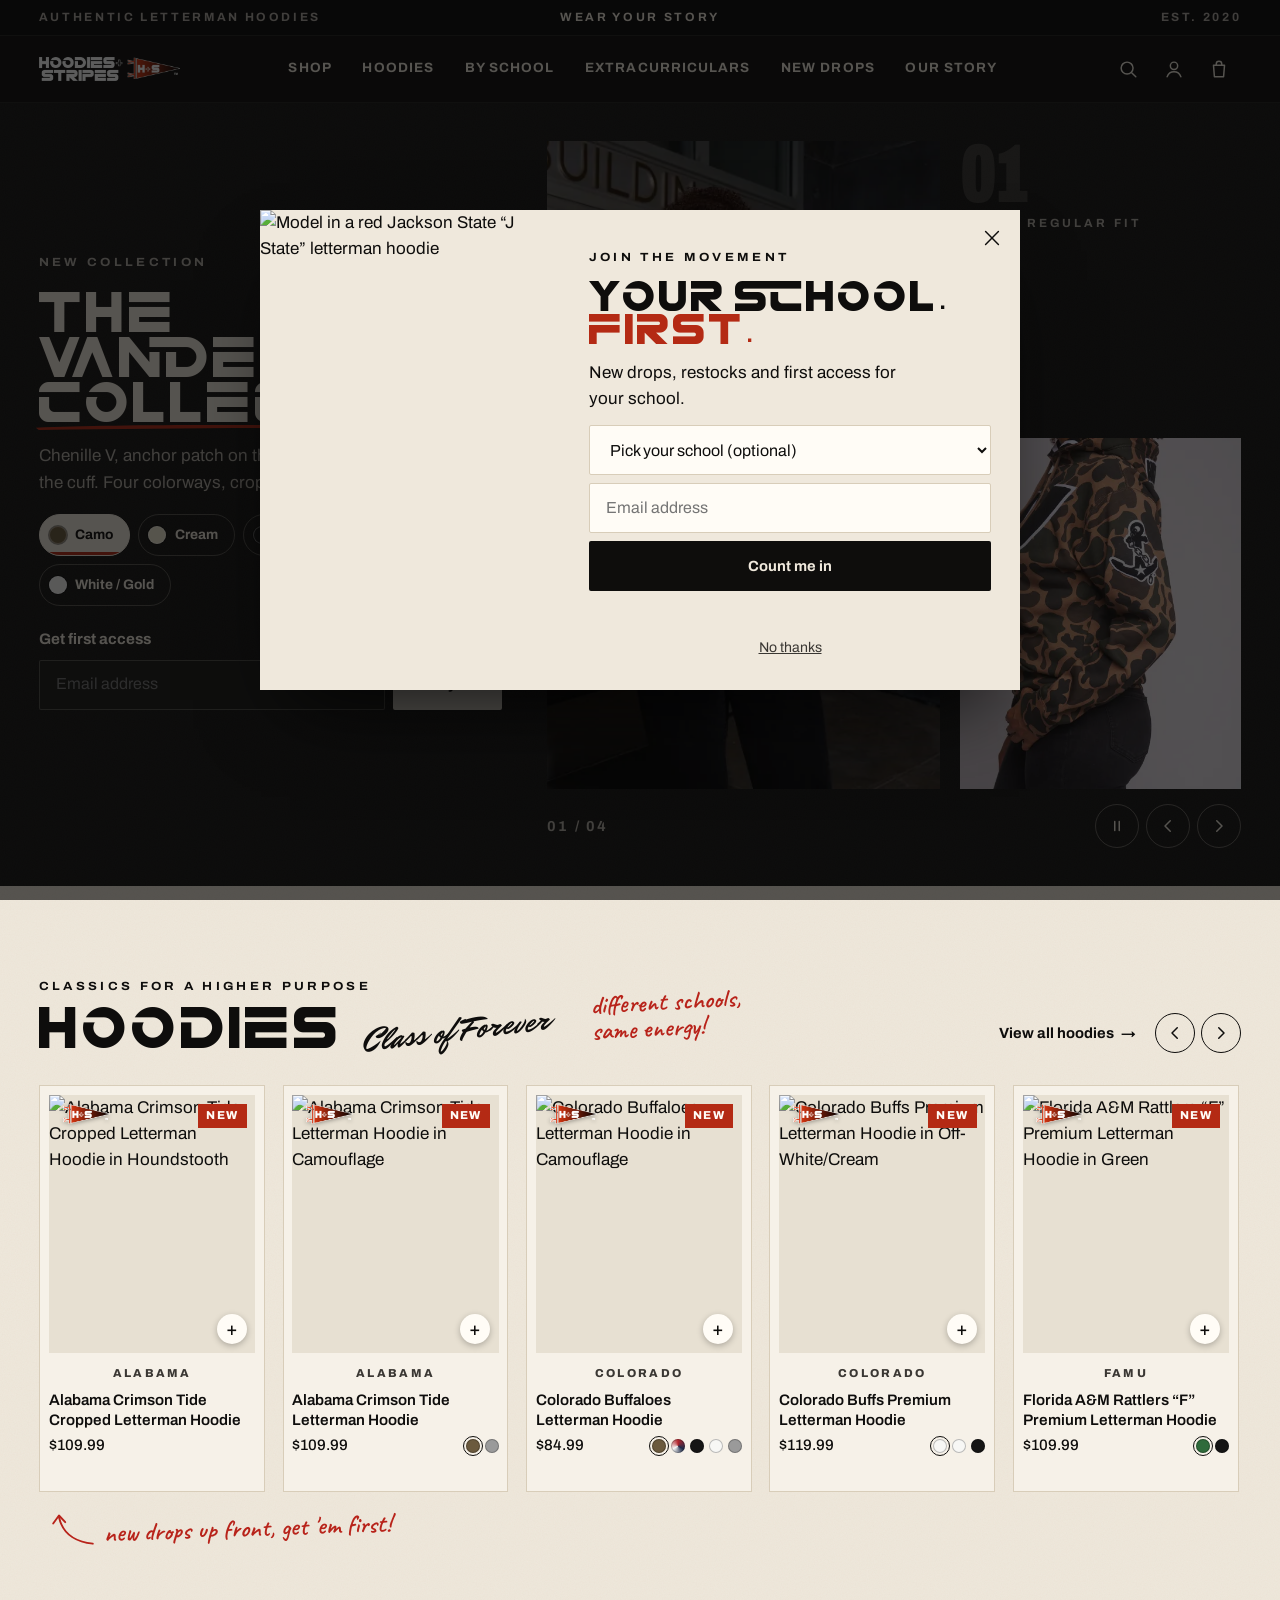
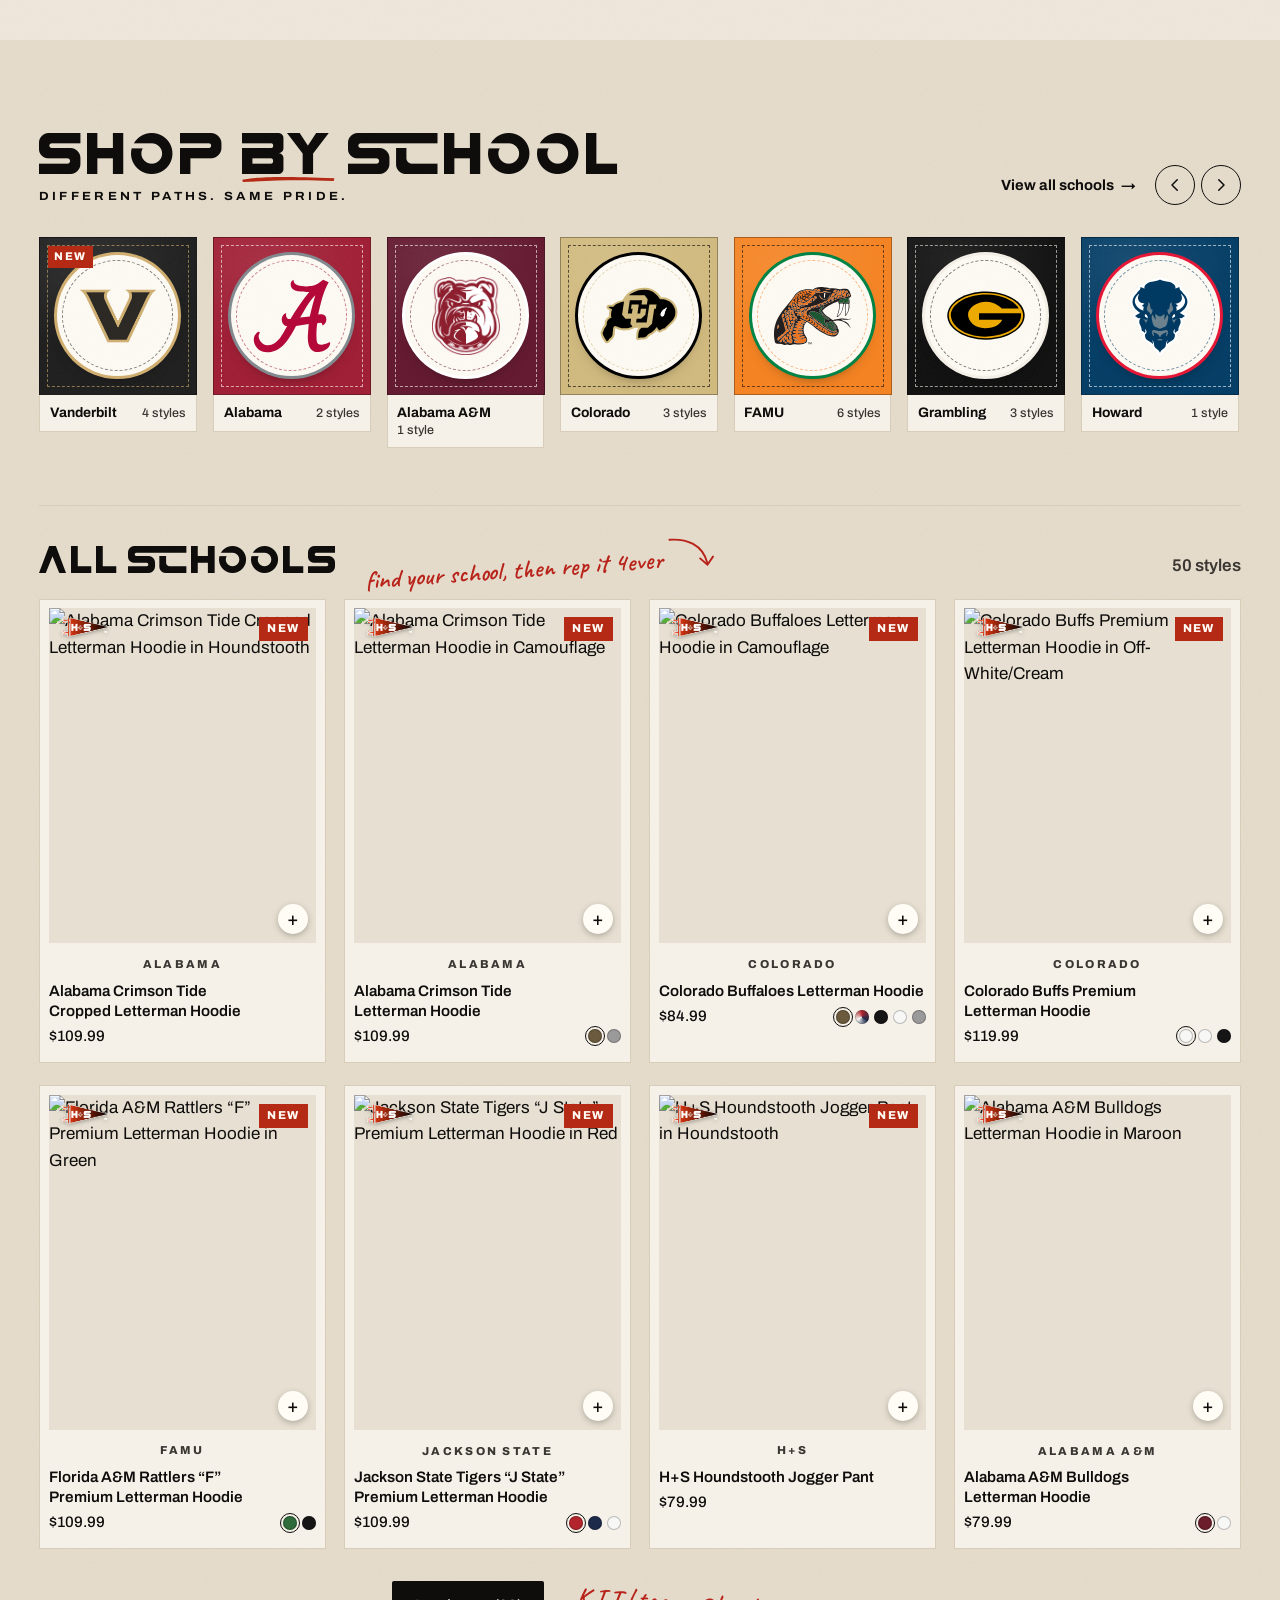
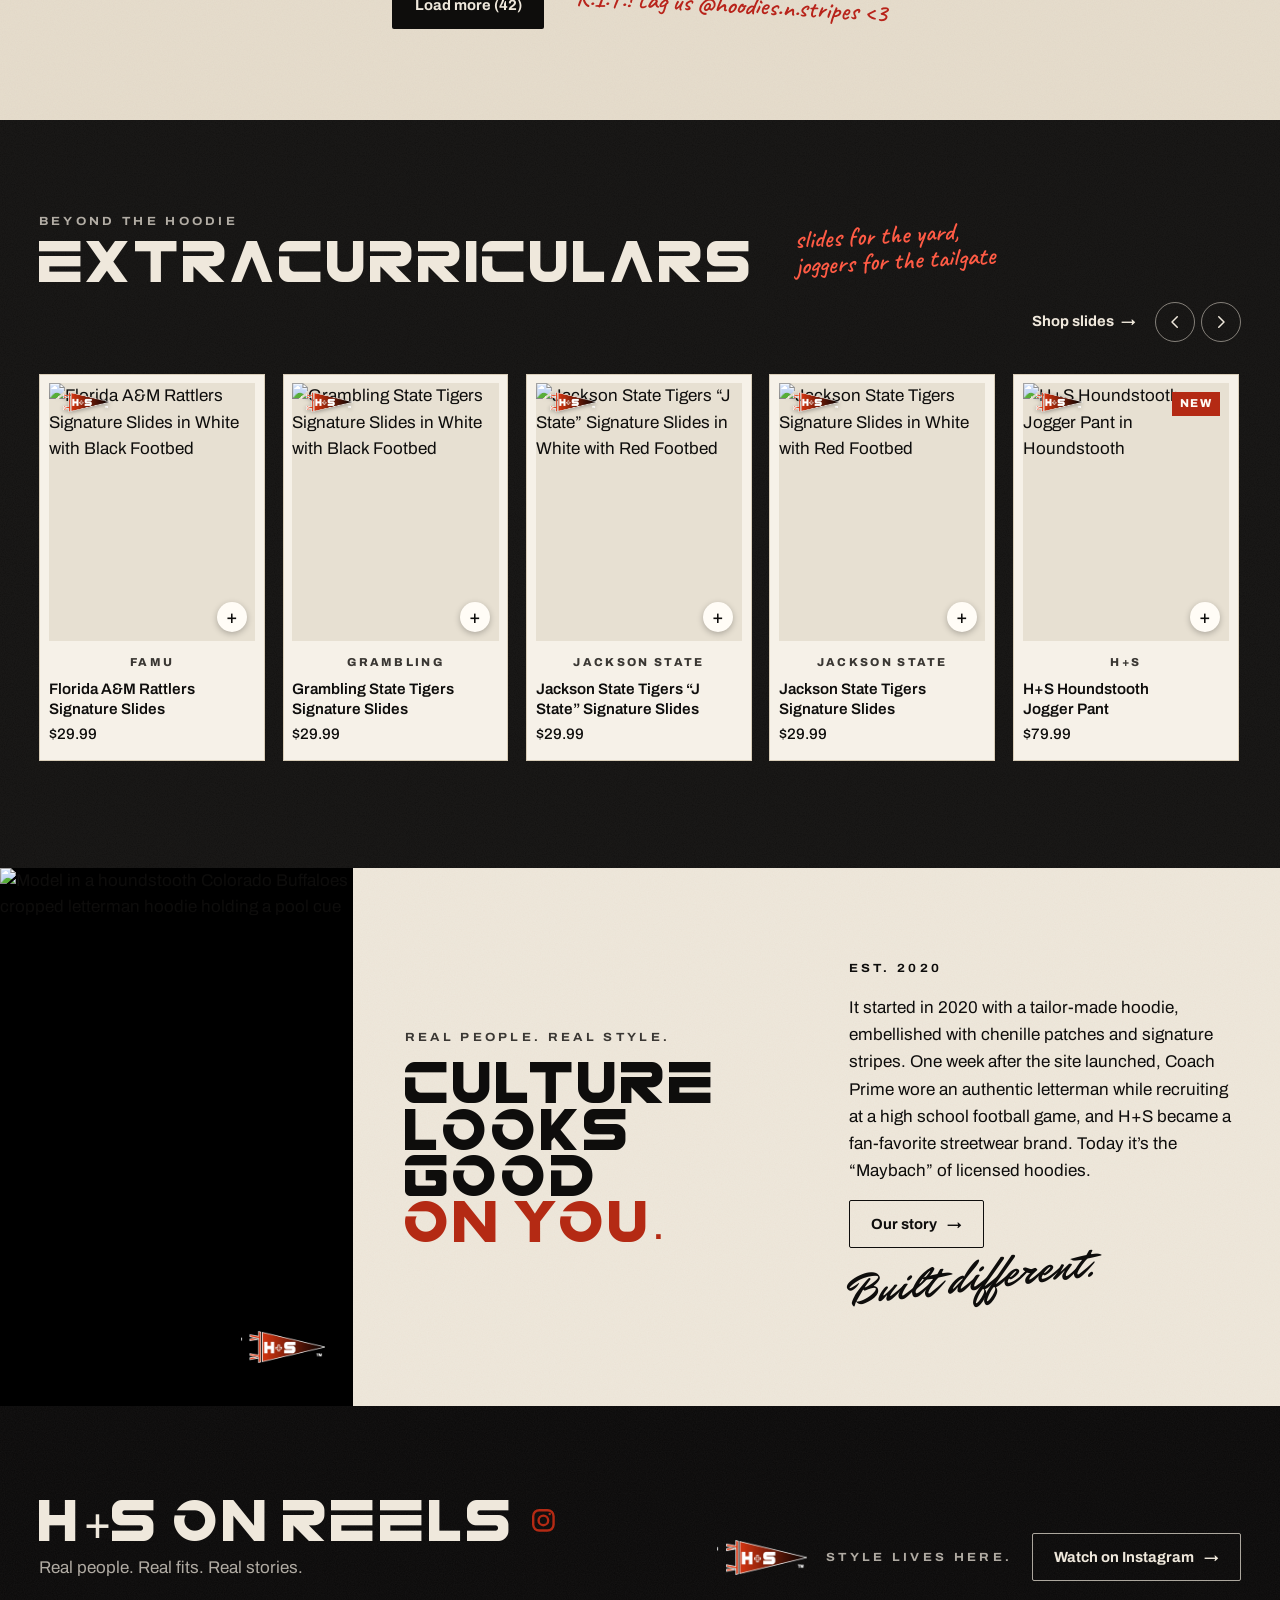
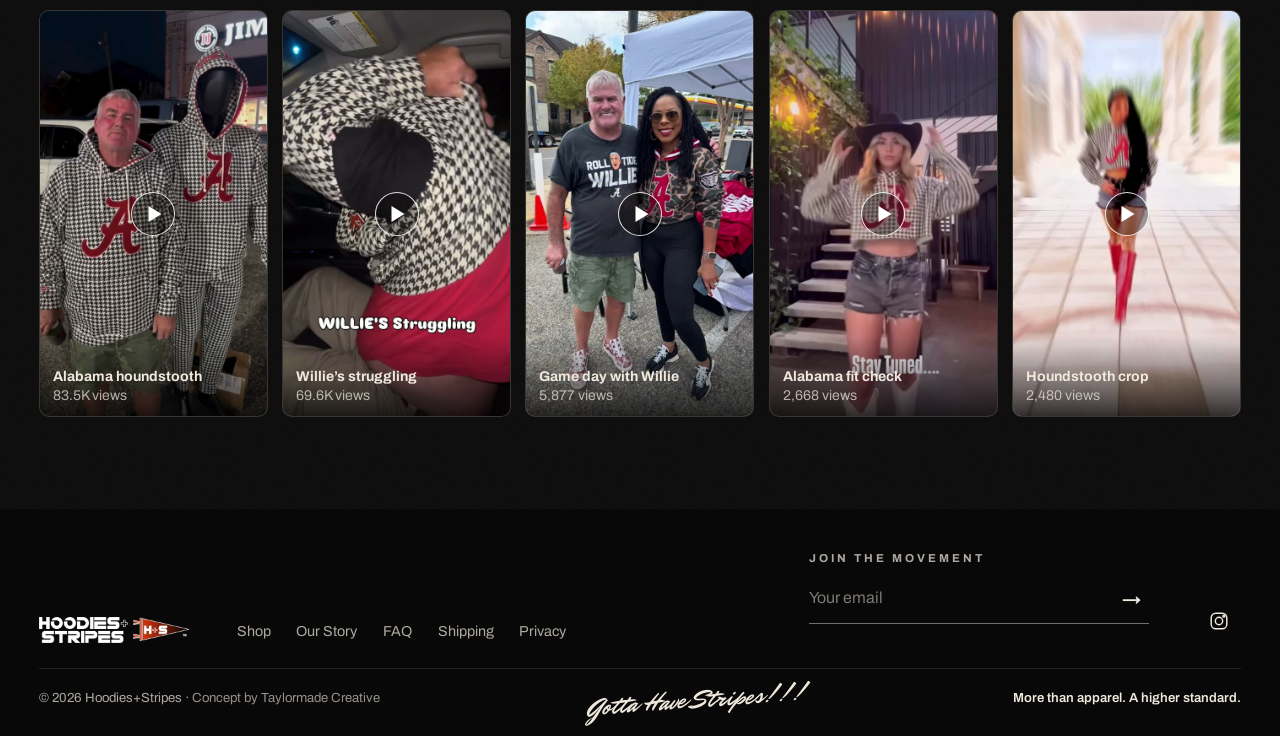
==== index.html @ ed0a1824 "Hoodies+Stripes site concept Co-Authored-By: Claude Opus 5.5 <noreply@anthropic.com>" ====
<!doctype html>
<html lang="en">
<head>
  <meta charset="utf-8">
  <meta name="viewport" content="width=device-width, initial-scale=1, viewport-fit=cover">
  <meta name="robots" content="noindex, nofollow">
  <title>Hoodies+Stripes · Authentic Letterman Hoodies</title>
  <meta name="description" content="Authentic letterman hoodies for the schools you rep. The new Vanderbilt collection, shop by school, slides and more. Gotta Have Stripes!!!">
  <link rel="preconnect" href="https://fonts.googleapis.com">
  <link rel="preconnect" href="https://fonts.gstatic.com" crossorigin>
  <link rel="stylesheet" href="https://fonts.googleapis.com/css2?family=Archivo:wdth,wght@62..125,300..900&family=Caveat:wght@500;700&family=Mr+Dafoe&display=swap">
  <link rel="preconnect" href="https://cdn.shopify.com">
  <link rel="preload" href="fonts/nd-logos.woff" as="font" type="font/woff" crossorigin>
  <link rel="stylesheet" href="css/tokens.css">
  <link rel="stylesheet" href="css/base.css">
  <link rel="stylesheet" href="css/store.css">
  <link rel="stylesheet" href="css/home.css">
  <script>document.documentElement.classList.add('js')</script>
  <script type="module" src="js/home.js"></script>
</head>
<body>
  <a class="skip" href="#main">Skip to content</a>

  <div class="topbar">
    <p class="topbar__side">Authentic Letterman Hoodies</p>
    <p class="topbar__mid">Wear your story</p>
    <p class="topbar__side topbar__side--end">Est. 2020</p>
  </div>

  <header class="site-header">
    <button class="icon-btn site-header__menu" type="button" data-menu-open aria-label="Open menu" aria-controls="menu">
      <svg viewBox="0 0 24 24" aria-hidden="true"><path d="M3 6h18M3 12h18M3 18h18"/></svg>
    </button>
    <a class="site-header__logo" href="./" aria-label="Hoodies+Stripes home"><img src="img/brand/hs-logo-white.webp" alt="Hoodies+Stripes" width="900" height="156"></a>
    <nav class="site-nav" aria-label="Main">
      <a href="#shop">Shop</a>
      <a href="#hoodies">Hoodies</a>
      <a href="#schools">By School</a>
      <a href="#extracurriculars">Extracurriculars</a>
      <a href="https://www.hoodiesnstripes.com/collections/new-drops">New Drops</a>
      <a href="#story">Our Story</a>
    </nav>
    <div class="site-header__icons">
      <a class="icon-btn" href="https://www.hoodiesnstripes.com/search" aria-label="Search">
        <svg viewBox="0 0 24 24" aria-hidden="true"><circle cx="11" cy="11" r="6.5"/><path d="m16 16 4.5 4.5"/></svg>
      </a>
      <a class="icon-btn icon-btn--account" href="https://www.hoodiesnstripes.com/account" aria-label="Account">
        <svg viewBox="0 0 24 24" aria-hidden="true"><circle cx="12" cy="8.5" r="4"/><path d="M4.5 20.5c1.4-3.6 4.2-5.4 7.5-5.4s6.1 1.8 7.5 5.4"/></svg>
      </a>
      <a class="icon-btn" href="https://www.hoodiesnstripes.com/cart" aria-label="Cart">
        <svg viewBox="0 0 24 24" aria-hidden="true"><path d="M6 8h12l-1 12.5H7z"/><path d="M9 8V6.5a3 3 0 0 1 6 0V8"/></svg>
      </a>
    </div>
  </header>

  <dialog id="menu" class="drawer" aria-label="Menu" tabindex="-1">
    <div class="drawer__head">
      <img src="img/brand/hs-logo-white.webp" alt="Hoodies+Stripes" width="900" height="156">
      <button class="icon-btn" type="button" data-close aria-label="Close menu"><svg viewBox="0 0 24 24" aria-hidden="true"><path d="M5 5l14 14M19 5 5 19"/></svg></button>
    </div>
    <nav class="drawer__nav" aria-label="Menu">
      <a href="#shop" data-close>Shop</a>
      <a href="#hoodies" data-close>Hoodies</a>
      <a href="#schools" data-close>By School</a>
      <a href="#extracurriculars" data-close>Extracurriculars</a>
      <a href="https://www.hoodiesnstripes.com/collections/new-drops">New Drops</a>
      <a href="#story" data-close>Our Story</a>
    </nav>
    <p class="drawer__foot"><a href="https://www.instagram.com/hoodies.n.stripes/" target="_blank" rel="noopener">@hoodies.n.stripes</a></p>
  </dialog>

  <main id="main">
    <section id="vanderbilt" class="vu" aria-labelledby="vu-title">
      <div class="vu__copy">
        <p class="eyebrow eyebrow--light">New collection</p>
        <h1 id="vu-title" class="vu__title">The Vanderbilt <span class="vu__u">Collection<svg class="brush" viewBox="0 0 300 24" preserveAspectRatio="none" aria-hidden="true"><path d="M4 15 C 60 7, 120 6, 296 11 L 294 18 C 190 14, 110 16, 6 21 Z"/></svg></span></h1>
        <p class="vu__lede">Chenille V, anchor patch on the sleeve, stripes on the cuff. Four colorways, cropped and regular.</p>
        <div class="vu-tabs" role="tablist" aria-label="Colorways">
          <!-- build:vu-tabs -->
<button class="vu-tab" type="button" role="tab" id="vu-tab-camo" aria-controls="vu-camo" aria-selected="true" data-slide-to="0" style="--dot:#6b5a3e"><span class="vu-tab__dot" aria-hidden="true"></span>Camo<span class="vu-tab__bar" aria-hidden="true"></span></button>
<button class="vu-tab" type="button" role="tab" id="vu-tab-cream" aria-controls="vu-cream" aria-selected="false" data-slide-to="1" style="--dot:#efe8d2"><span class="vu-tab__dot" aria-hidden="true"></span>Cream<span class="vu-tab__bar" aria-hidden="true"></span></button>
<button class="vu-tab" type="button" role="tab" id="vu-tab-black" aria-controls="vu-black" aria-selected="false" data-slide-to="2" style="--dot:#141414"><span class="vu-tab__dot" aria-hidden="true"></span>Black / Gold<span class="vu-tab__bar" aria-hidden="true"></span></button>
<button class="vu-tab" type="button" role="tab" id="vu-tab-white" aria-controls="vu-white" aria-selected="false" data-slide-to="3" style="--dot:#f7f7f5"><span class="vu-tab__dot" aria-hidden="true"></span>White / Gold<span class="vu-tab__bar" aria-hidden="true"></span></button>
<!-- /build:vu-tabs -->
        </div>
        <form class="capture capture--dark" data-capture data-source="hero" data-success="You’re first in line for Vanderbilt." novalidate>
          <label class="capture__label" for="vandy-email">Get first access</label>
          <input id="vandy-email" type="email" name="email" autocomplete="email" inputmode="email" placeholder="Email address" required>
          <button type="submit">Notify me</button>
          <p class="capture__status" data-status aria-live="polite"></p>
        </form>
      </div>
      <div class="vu__slider" role="region" aria-roledescription="carousel" aria-label="Vanderbilt colorways">
        <div class="vu-slides" data-slides>
          <!-- build:vu-slides -->
<figure class="vu-slide" id="vu-camo" role="group" aria-roledescription="slide" aria-label="1 of 4: Camo" data-colorway="camo">
  <img class="vu-slide__main" src="img/shoot/vu-dsc06519-1080.webp" srcset="img/shoot/vu-dsc06519-480.webp 480w, img/shoot/vu-dsc06519-800.webp 800w, img/shoot/vu-dsc06519-1080.webp 1080w" sizes="(min-width: 1000px) 34vw, 100vw" alt="Model in the camo Vanderbilt V hoodie at night, anchor patch on the sleeve" width="1080" height="1620" fetchpriority="high" decoding="async">
  <img class="vu-slide__detail" src="img/shoot/vu-6192-800.webp" srcset="img/shoot/vu-6192-480.webp 480w, img/shoot/vu-6192-800.webp 800w, img/shoot/vu-6192-1080.webp 1080w" sizes="(min-width: 1000px) 22vw, 1px" alt="Chenille anchor patch on the camo hoodie sleeve" width="1080" height="1620" loading="lazy" decoding="async">
  <figcaption class="vu-slide__cap" data-n="01">Camo · Regular fit</figcaption>
</figure>
<figure class="vu-slide" id="vu-cream" role="group" aria-roledescription="slide" aria-label="2 of 4: Cream" data-colorway="cream">
  <img class="vu-slide__main" src="img/shoot/vu-6272-1080.webp" srcset="img/shoot/vu-6272-480.webp 480w, img/shoot/vu-6272-800.webp 800w, img/shoot/vu-6272-1080.webp 1080w" sizes="(min-width: 1000px) 34vw, 100vw" alt="Model in the cream Vanderbilt V hoodie, hands on hips" width="1080" height="1620" loading="lazy" decoding="async">
  <img class="vu-slide__detail" src="img/shoot/vu-6295-800.webp" srcset="img/shoot/vu-6295-480.webp 480w, img/shoot/vu-6295-800.webp 800w, img/shoot/vu-6295-1080.webp 1080w" sizes="(min-width: 1000px) 22vw, 1px" alt="Striped cuff and pennant patch on the cream hoodie" width="1080" height="1620" loading="lazy" decoding="async">
  <figcaption class="vu-slide__cap" data-n="02">Cream · Regular fit</figcaption>
</figure>
<figure class="vu-slide" id="vu-black" role="group" aria-roledescription="slide" aria-label="3 of 4: Black / Gold" data-colorway="black">
  <img class="vu-slide__main" src="img/shoot/vu-6374-1080.webp" srcset="img/shoot/vu-6374-480.webp 480w, img/shoot/vu-6374-800.webp 800w, img/shoot/vu-6374-1080.webp 1080w" sizes="(min-width: 1000px) 34vw, 100vw" alt="Smiling model in the black and gold Vanderbilt V hoodie" width="1080" height="1620" loading="lazy" decoding="async">
  <img class="vu-slide__detail" src="img/shoot/vu-6316-800.webp" srcset="img/shoot/vu-6316-480.webp 480w, img/shoot/vu-6316-800.webp 800w, img/shoot/vu-6316-1080.webp 1080w" sizes="(min-width: 1000px) 22vw, 1px" alt="Black and gold cropped hoodie with the anchor sleeve patch" width="1080" height="1620" loading="lazy" decoding="async">
  <figcaption class="vu-slide__cap" data-n="03">Black / Gold · Regular + cropped</figcaption>
</figure>
<figure class="vu-slide" id="vu-white" role="group" aria-roledescription="slide" aria-label="4 of 4: White / Gold" data-colorway="white">
  <img class="vu-slide__main" src="img/shoot/vu-6407-1080.webp" srcset="img/shoot/vu-6407-480.webp 480w, img/shoot/vu-6407-800.webp 800w, img/shoot/vu-6407-1080.webp 1080w" sizes="(min-width: 1000px) 34vw, 100vw" alt="Model in the white Vanderbilt V hoodie, arms crossed" width="1080" height="1620" loading="lazy" decoding="async">
  <img class="vu-slide__detail" src="img/shoot/vu-6417-800.webp" srcset="img/shoot/vu-6417-480.webp 480w, img/shoot/vu-6417-800.webp 800w, img/shoot/vu-6417-1080.webp 1080w" sizes="(min-width: 1000px) 22vw, 1px" alt="Back of the white hoodie with Vanderbilt across the hood" width="1080" height="1620" loading="lazy" decoding="async">
  <figcaption class="vu-slide__cap" data-n="04">White / Gold · Regular + cropped</figcaption>
</figure>
<!-- /build:vu-slides -->
        </div>
        <div class="vu__controls">
          <span class="vu__count" data-slide-count>01 / 04</span>
          <span class="vu__btns">
            <button class="vu__btn" type="button" data-slide-pause aria-pressed="false" aria-label="Pause slideshow">
              <svg class="vu__pause" viewBox="0 0 24 24" aria-hidden="true"><path d="M9 6v12M15 6v12"/></svg>
              <svg class="vu__play" viewBox="0 0 24 24" aria-hidden="true"><path d="M8 5.5v13l10-6.5z"/></svg>
            </button>
            <button class="vu__btn" type="button" data-slide-prev aria-label="Previous colorway"><svg viewBox="0 0 24 24" aria-hidden="true"><path d="M15 5l-7 7 7 7"/></svg></button>
            <button class="vu__btn" type="button" data-slide-next aria-label="Next colorway"><svg viewBox="0 0 24 24" aria-hidden="true"><path d="M9 5l7 7-7 7"/></svg></button>
          </span>
        </div>
      </div>
    </section>

    <section id="hoodies" class="band band--cream" aria-labelledby="hoodies-title">
      <div class="band__head">
        <div class="band__titles">
          <p class="eyebrow">Classics for a higher purpose</p>
          <h2 id="hoodies-title" class="display">Hoodies <span class="script script--ink">Class of Forever</span></h2>
        </div>
        <p class="note band__aside" aria-hidden="true">different schools,<br>same energy!</p>
        <div class="band__actions">
          <a class="link-arrow" href="https://www.hoodiesnstripes.com/collections/letterman-hoodies">View all hoodies <span aria-hidden="true">→</span></a>
          <div class="rail__arrows">
            <button class="rail__btn" type="button" data-rail-prev aria-label="Previous hoodies"><svg viewBox="0 0 24 24" aria-hidden="true"><path d="M15 5l-7 7 7 7"/></svg></button>
            <button class="rail__btn" type="button" data-rail-next aria-label="More hoodies"><svg viewBox="0 0 24 24" aria-hidden="true"><path d="M9 5l7 7-7 7"/></svg></button>
          </div>
        </div>
      </div>
      <div class="rail">
        <div class="rail__track">
          <!-- build:hoodies-rail -->
<article class="card" data-school="alabama" data-category="cropped" data-new>
  <a class="card__media" href="https://www.hoodiesnstripes.com/products/alabama-crimson-tide-cropped-letterman-hoodie" tabindex="-1" aria-hidden="true"><span class="badge">New</span><img class="card__img" src="https://cdn.shopify.com/s/files/1/0586/0042/3587/files/76030239-65D2-4070-BE18-E55AFF6E57A4.jpg?v=1756484367&amp;width=600" srcset="https://cdn.shopify.com/s/files/1/0586/0042/3587/files/76030239-65D2-4070-BE18-E55AFF6E57A4.jpg?v=1756484367&amp;width=400 400w, https://cdn.shopify.com/s/files/1/0586/0042/3587/files/76030239-65D2-4070-BE18-E55AFF6E57A4.jpg?v=1756484367&amp;width=600 600w, https://cdn.shopify.com/s/files/1/0586/0042/3587/files/76030239-65D2-4070-BE18-E55AFF6E57A4.jpg?v=1756484367&amp;width=900 900w" sizes="(min-width: 1100px) 22vw, (min-width: 700px) 30vw, 46vw" alt="Alabama Crimson Tide Cropped Letterman Hoodie in Houndstooth" loading="lazy" decoding="async" width="600" height="750"><img class="card__img card__img--alt" src="https://cdn.shopify.com/s/files/1/0586/0042/3587/files/DE55908D-106D-4C7B-A64B-4BB8D96BA4EE.jpg?v=1760640420&amp;width=600" srcset="https://cdn.shopify.com/s/files/1/0586/0042/3587/files/DE55908D-106D-4C7B-A64B-4BB8D96BA4EE.jpg?v=1760640420&amp;width=400 400w, https://cdn.shopify.com/s/files/1/0586/0042/3587/files/DE55908D-106D-4C7B-A64B-4BB8D96BA4EE.jpg?v=1760640420&amp;width=600 600w, https://cdn.shopify.com/s/files/1/0586/0042/3587/files/DE55908D-106D-4C7B-A64B-4BB8D96BA4EE.jpg?v=1760640420&amp;width=900 900w" sizes="(min-width: 1100px) 22vw, (min-width: 700px) 30vw, 46vw" alt="" loading="lazy" decoding="async" width="600" height="750"></a>
  <div class="card__body">
    <p class="card__eyebrow">Alabama</p>
    <h3 class="card__title"><a href="https://www.hoodiesnstripes.com/products/alabama-crimson-tide-cropped-letterman-hoodie">Alabama Crimson Tide Cropped Letterman Hoodie</a></h3>
    <div class="card__meta"><span class="card__price">$109.99</span></div>
  </div>
</article>
<article class="card" data-school="alabama" data-category="letterman" data-new>
  <a class="card__media" href="https://www.hoodiesnstripes.com/products/alabama-crimson-tide-letterman-hoodie" tabindex="-1" aria-hidden="true"><span class="badge">New</span><img class="card__img" src="https://cdn.shopify.com/s/files/1/0586/0042/3587/files/D1C2DE16-2658-4640-887F-30EB097CA8E4.jpg?v=1788242076&amp;width=600" srcset="https://cdn.shopify.com/s/files/1/0586/0042/3587/files/D1C2DE16-2658-4640-887F-30EB097CA8E4.jpg?v=1788242076&amp;width=400 400w, https://cdn.shopify.com/s/files/1/0586/0042/3587/files/D1C2DE16-2658-4640-887F-30EB097CA8E4.jpg?v=1788242076&amp;width=600 600w, https://cdn.shopify.com/s/files/1/0586/0042/3587/files/D1C2DE16-2658-4640-887F-30EB097CA8E4.jpg?v=1788242076&amp;width=900 900w" sizes="(min-width: 1100px) 22vw, (min-width: 700px) 30vw, 46vw" alt="Alabama Crimson Tide Letterman Hoodie in Camouflage" loading="lazy" decoding="async" width="600" height="750"><img class="card__img card__img--alt" src="https://cdn.shopify.com/s/files/1/0586/0042/3587/files/5542552C-2FA5-465B-9CC5-88ADD4B41AA3.jpg?v=1788242887&amp;width=600" srcset="https://cdn.shopify.com/s/files/1/0586/0042/3587/files/5542552C-2FA5-465B-9CC5-88ADD4B41AA3.jpg?v=1788242887&amp;width=400 400w, https://cdn.shopify.com/s/files/1/0586/0042/3587/files/5542552C-2FA5-465B-9CC5-88ADD4B41AA3.jpg?v=1788242887&amp;width=600 600w, https://cdn.shopify.com/s/files/1/0586/0042/3587/files/5542552C-2FA5-465B-9CC5-88ADD4B41AA3.jpg?v=1788242887&amp;width=900 900w" sizes="(min-width: 1100px) 22vw, (min-width: 700px) 30vw, 46vw" alt="" loading="lazy" decoding="async" width="600" height="750"></a>
  <div class="card__body">
    <p class="card__eyebrow">Alabama</p>
    <h3 class="card__title"><a href="https://www.hoodiesnstripes.com/products/alabama-crimson-tide-letterman-hoodie">Alabama Crimson Tide Letterman Hoodie</a></h3>
    <div class="card__meta"><span class="card__price">$109.99</span><ul class="card__dots" aria-label="Colors"><li><a class="dot" href="https://www.hoodiesnstripes.com/products/alabama-crimson-tide-letterman-hoodie" data-img="https://cdn.shopify.com/s/files/1/0586/0042/3587/files/D1C2DE16-2658-4640-887F-30EB097CA8E4.jpg?v=1788242076&amp;width=600" style="--dot:#6b5a3e" aria-label="Camouflage" aria-current="true"></a></li><li><a class="dot" href="https://www.hoodiesnstripes.com/products/alabama-roll-tide-letterman-hoodie" data-img="https://cdn.shopify.com/s/files/1/0586/0042/3587/files/B93360C7-7D8F-4E11-83BB-7199B2826F7E.jpg?v=1756484367&amp;width=600" style="--dot:#9a9a9a" aria-label="Houndstooth"></a></li></ul></div>
  </div>
</article>
<article class="card" data-school="colorado" data-category="letterman" data-new>
  <a class="card__media" href="https://www.hoodiesnstripes.com/products/colorado-buffaloes-letterman-hoodie-2" tabindex="-1" aria-hidden="true"><span class="badge">New</span><img class="card__img" src="https://cdn.shopify.com/s/files/1/0586/0042/3587/files/9F558242-A44A-415D-BF93-250A5DEB71CE.jpg?v=1724008073&amp;width=600" srcset="https://cdn.shopify.com/s/files/1/0586/0042/3587/files/9F558242-A44A-415D-BF93-250A5DEB71CE.jpg?v=1724008073&amp;width=400 400w, https://cdn.shopify.com/s/files/1/0586/0042/3587/files/9F558242-A44A-415D-BF93-250A5DEB71CE.jpg?v=1724008073&amp;width=600 600w, https://cdn.shopify.com/s/files/1/0586/0042/3587/files/9F558242-A44A-415D-BF93-250A5DEB71CE.jpg?v=1724008073&amp;width=900 900w" sizes="(min-width: 1100px) 22vw, (min-width: 700px) 30vw, 46vw" alt="Colorado Buffaloes Letterman Hoodie in Camouflage" loading="lazy" decoding="async" width="600" height="750"></a>
  <div class="card__body">
    <p class="card__eyebrow">Colorado</p>
    <h3 class="card__title"><a href="https://www.hoodiesnstripes.com/products/colorado-buffaloes-letterman-hoodie-2">Colorado Buffaloes Letterman Hoodie</a></h3>
    <div class="card__meta"><span class="card__price">$84.99</span><ul class="card__dots" aria-label="Colors"><li><a class="dot" href="https://www.hoodiesnstripes.com/products/colorado-buffaloes-letterman-hoodie-2" data-img="https://cdn.shopify.com/s/files/1/0586/0042/3587/files/9F558242-A44A-415D-BF93-250A5DEB71CE.jpg?v=1724008073&amp;width=600" style="--dot:#6b5a3e" aria-label="Camouflage" aria-current="true"></a></li><li><a class="dot" href="https://www.hoodiesnstripes.com/products/colorado-buffaloes-letterman-hoodie-3" data-img="https://cdn.shopify.com/s/files/1/0586/0042/3587/files/C14985E7-7166-4E80-A372-5EB0747E8C69.jpg?v=1724006741&amp;width=600" style="--dot:conic-gradient(#b3242c, #1d2a4a, #f7f7f5, #b3242c)" aria-label="Tie Dye"></a></li><li><a class="dot" href="https://www.hoodiesnstripes.com/products/colorado-buffaloes-letterman-hoodie-1" data-img="https://cdn.shopify.com/s/files/1/0586/0042/3587/files/94CEC34D-B589-4890-9596-4D7AF30055FF.jpg?v=1693511962&amp;width=600" style="--dot:#151515" aria-label="Black"></a></li><li><a class="dot" href="https://www.hoodiesnstripes.com/products/colorado-buffaloes-letterman-hoodie" data-img="https://cdn.shopify.com/s/files/1/0586/0042/3587/files/1E030774-301A-4BE0-8581-6E9C7C37BDA0.jpg?v=1693510576&amp;width=600" style="--dot:#f7f7f5" aria-label="White"></a></li><li><a class="dot" href="https://www.hoodiesnstripes.com/products/untitled-aug31_14-21" data-img="https://cdn.shopify.com/s/files/1/0586/0042/3587/files/4E1C82C8-14E7-4696-81CD-DFEC0C8887DA.jpg?v=1693509846&amp;width=600" style="--dot:#9a9a9a" aria-label="Houndstooth"></a></li></ul></div>
  </div>
</article>
<article class="card" data-school="colorado" data-category="premium" data-new>
  <a class="card__media" href="https://www.hoodiesnstripes.com/products/colorado-buffs-premium-letterman-hoodie" tabindex="-1" aria-hidden="true"><span class="badge">New</span><img class="card__img" src="https://cdn.shopify.com/s/files/1/0586/0042/3587/files/BA3418C2-063C-4498-8C50-B5B2ED023C8F.jpg?v=1723927188&amp;width=600" srcset="https://cdn.shopify.com/s/files/1/0586/0042/3587/files/BA3418C2-063C-4498-8C50-B5B2ED023C8F.jpg?v=1723927188&amp;width=400 400w, https://cdn.shopify.com/s/files/1/0586/0042/3587/files/BA3418C2-063C-4498-8C50-B5B2ED023C8F.jpg?v=1723927188&amp;width=600 600w, https://cdn.shopify.com/s/files/1/0586/0042/3587/files/BA3418C2-063C-4498-8C50-B5B2ED023C8F.jpg?v=1723927188&amp;width=900 900w" sizes="(min-width: 1100px) 22vw, (min-width: 700px) 30vw, 46vw" alt="Colorado Buffs Premium Letterman Hoodie in Off-White/Cream" loading="lazy" decoding="async" width="600" height="750"></a>
  <div class="card__body">
    <p class="card__eyebrow">Colorado</p>
    <h3 class="card__title"><a href="https://www.hoodiesnstripes.com/products/colorado-buffs-premium-letterman-hoodie">Colorado Buffs Premium Letterman Hoodie</a></h3>
    <div class="card__meta"><span class="card__price">$119.99</span><ul class="card__dots" aria-label="Colors"><li><a class="dot" href="https://www.hoodiesnstripes.com/products/colorado-buffs-premium-letterman-hoodie" data-img="https://cdn.shopify.com/s/files/1/0586/0042/3587/files/BA3418C2-063C-4498-8C50-B5B2ED023C8F.jpg?v=1723927188&amp;width=600" style="--dot:#f7f7f5" aria-label="Off-White/Cream" aria-current="true"></a></li><li><a class="dot" href="https://www.hoodiesnstripes.com/products/colorado-buffs-premium-letterman-hoodie-1" data-img="https://cdn.shopify.com/s/files/1/0586/0042/3587/files/23E4144C-1575-42F6-B3FD-41E84F7B4D5D.jpg?v=1694214312&amp;width=600" style="--dot:#f7f7f5" aria-label="White"></a></li><li><a class="dot" href="https://www.hoodiesnstripes.com/products/colarado-buffs-premium-letterman-hoodie" data-img="https://cdn.shopify.com/s/files/1/0586/0042/3587/files/FullSizeRender.heic?v=1694213435&amp;width=600" style="--dot:#151515" aria-label="Black"></a></li></ul></div>
  </div>
</article>
<article class="card" data-school="famu" data-category="premium" data-new>
  <a class="card__media" href="https://www.hoodiesnstripes.com/products/florida-a-m-rattlers-f-premium-letterman-hoodie-1" tabindex="-1" aria-hidden="true"><span class="badge">New</span><img class="card__img" src="https://cdn.shopify.com/s/files/1/0586/0042/3587/files/65FA5E61-063E-460F-89D4-B672BBA93CAB.jpg?v=1693536908&amp;width=600" srcset="https://cdn.shopify.com/s/files/1/0586/0042/3587/files/65FA5E61-063E-460F-89D4-B672BBA93CAB.jpg?v=1693536908&amp;width=400 400w, https://cdn.shopify.com/s/files/1/0586/0042/3587/files/65FA5E61-063E-460F-89D4-B672BBA93CAB.jpg?v=1693536908&amp;width=600 600w, https://cdn.shopify.com/s/files/1/0586/0042/3587/files/65FA5E61-063E-460F-89D4-B672BBA93CAB.jpg?v=1693536908&amp;width=900 900w" sizes="(min-width: 1100px) 22vw, (min-width: 700px) 30vw, 46vw" alt="Florida A&amp;M Rattlers “F” Premium Letterman Hoodie in Green" loading="lazy" decoding="async" width="600" height="750"></a>
  <div class="card__body">
    <p class="card__eyebrow">FAMU</p>
    <h3 class="card__title"><a href="https://www.hoodiesnstripes.com/products/florida-a-m-rattlers-f-premium-letterman-hoodie-1">Florida A&amp;M Rattlers “F” Premium Letterman Hoodie</a></h3>
    <div class="card__meta"><span class="card__price">$109.99</span><ul class="card__dots" aria-label="Colors"><li><a class="dot" href="https://www.hoodiesnstripes.com/products/florida-a-m-rattlers-f-premium-letterman-hoodie-1" data-img="https://cdn.shopify.com/s/files/1/0586/0042/3587/files/65FA5E61-063E-460F-89D4-B672BBA93CAB.jpg?v=1693536908&amp;width=600" style="--dot:#2f6b3b" aria-label="Green" aria-current="true"></a></li><li><a class="dot" href="https://www.hoodiesnstripes.com/products/florida-a-m-rattlers-f-premium-letterman-hoodie" data-img="https://cdn.shopify.com/s/files/1/0586/0042/3587/files/097CF453-0B95-4D29-8D12-1D3AA1B36547.jpg?v=1693528738&amp;width=600" style="--dot:#151515" aria-label="Black"></a></li></ul></div>
  </div>
</article>
<article class="card" data-school="jackson-state" data-category="premium" data-new>
  <a class="card__media" href="https://www.hoodiesnstripes.com/products/copy-of-jackson-state-tigers-j-state-premier-letterman-hoodie" tabindex="-1" aria-hidden="true"><span class="badge">New</span><img class="card__img" src="https://cdn.shopify.com/s/files/1/0586/0042/3587/products/image.heic?v=1674162969&amp;width=600" srcset="https://cdn.shopify.com/s/files/1/0586/0042/3587/products/image.heic?v=1674162969&amp;width=400 400w, https://cdn.shopify.com/s/files/1/0586/0042/3587/products/image.heic?v=1674162969&amp;width=600 600w, https://cdn.shopify.com/s/files/1/0586/0042/3587/products/image.heic?v=1674162969&amp;width=900 900w" sizes="(min-width: 1100px) 22vw, (min-width: 700px) 30vw, 46vw" alt="Jackson State Tigers “J State” Premium Letterman Hoodie in Red" loading="lazy" decoding="async" width="600" height="750"></a>
  <div class="card__body">
    <p class="card__eyebrow">Jackson State</p>
    <h3 class="card__title"><a href="https://www.hoodiesnstripes.com/products/copy-of-jackson-state-tigers-j-state-premier-letterman-hoodie">Jackson State Tigers “J State” Premium Letterman Hoodie</a></h3>
    <div class="card__meta"><span class="card__price">$109.99</span><ul class="card__dots" aria-label="Colors"><li><a class="dot" href="https://www.hoodiesnstripes.com/products/copy-of-jackson-state-tigers-j-state-premier-letterman-hoodie" data-img="https://cdn.shopify.com/s/files/1/0586/0042/3587/products/image.heic?v=1674162969&amp;width=600" style="--dot:#b3242c" aria-label="Red" aria-current="true"></a></li><li><a class="dot" href="https://www.hoodiesnstripes.com/products/jackson-state-tigers-j-state-premium-letterman-hoodie" data-img="https://cdn.shopify.com/s/files/1/0586/0042/3587/products/FECCEC33-E857-4162-8EE1-A809A9A4B1AB.jpg?v=1661922253&amp;width=600" style="--dot:#1d2a4a" aria-label="Navy"></a></li><li><a class="dot" href="https://www.hoodiesnstripes.com/products/jackson-state-tigers-j-state-letterman-hoodie-1" data-img="https://cdn.shopify.com/s/files/1/0586/0042/3587/products/0D8B9083-D33F-470B-A829-C89504DEF167.jpg?v=1661921136&amp;width=600" style="--dot:#f7f7f5" aria-label="White"></a></li></ul></div>
  </div>
</article>
<article class="card" data-school="alabama-am" data-category="letterman">
  <a class="card__media" href="https://www.hoodiesnstripes.com/products/alabama-a-m-bulldogs-letterman-hoodie-1" tabindex="-1" aria-hidden="true"><img class="card__img" src="https://cdn.shopify.com/s/files/1/0586/0042/3587/products/7E112C83-D965-4BE0-80BE-143AEDBB45B0.jpg?v=1637867262&amp;width=600" srcset="https://cdn.shopify.com/s/files/1/0586/0042/3587/products/7E112C83-D965-4BE0-80BE-143AEDBB45B0.jpg?v=1637867262&amp;width=400 400w, https://cdn.shopify.com/s/files/1/0586/0042/3587/products/7E112C83-D965-4BE0-80BE-143AEDBB45B0.jpg?v=1637867262&amp;width=600 600w, https://cdn.shopify.com/s/files/1/0586/0042/3587/products/7E112C83-D965-4BE0-80BE-143AEDBB45B0.jpg?v=1637867262&amp;width=900 900w" sizes="(min-width: 1100px) 22vw, (min-width: 700px) 30vw, 46vw" alt="Alabama A&amp;M Bulldogs Letterman Hoodie in Maroon" loading="lazy" decoding="async" width="600" height="750"></a>
  <div class="card__body">
    <p class="card__eyebrow">Alabama A&amp;M</p>
    <h3 class="card__title"><a href="https://www.hoodiesnstripes.com/products/alabama-a-m-bulldogs-letterman-hoodie-1">Alabama A&amp;M Bulldogs Letterman Hoodie</a></h3>
    <div class="card__meta"><span class="card__price">$79.99</span><ul class="card__dots" aria-label="Colors"><li><a class="dot" href="https://www.hoodiesnstripes.com/products/alabama-a-m-bulldogs-letterman-hoodie-1" data-img="https://cdn.shopify.com/s/files/1/0586/0042/3587/products/7E112C83-D965-4BE0-80BE-143AEDBB45B0.jpg?v=1637867262&amp;width=600" style="--dot:#6b1d2c" aria-label="Maroon" aria-current="true"></a></li><li><a class="dot" href="https://www.hoodiesnstripes.com/products/alabama-a-m-bulldogs-letterman-hoodie" data-img="https://cdn.shopify.com/s/files/1/0586/0042/3587/products/4B456B0F-67F0-4E6D-AB47-78ED291F082B.jpg?v=1637867016&amp;width=600" style="--dot:#f7f7f5" aria-label="White"></a></li></ul></div>
  </div>
</article>
<article class="card" data-school="colorado" data-category="cropped">
  <a class="card__media" href="https://www.hoodiesnstripes.com/products/colorado-buffaloes-letterman-hoodie-copy" tabindex="-1" aria-hidden="true"><img class="card__img" src="https://cdn.shopify.com/s/files/1/0586/0042/3587/files/FullSizeRender.jpg?v=1693588160&amp;width=600" srcset="https://cdn.shopify.com/s/files/1/0586/0042/3587/files/FullSizeRender.jpg?v=1693588160&amp;width=400 400w, https://cdn.shopify.com/s/files/1/0586/0042/3587/files/FullSizeRender.jpg?v=1693588160&amp;width=600 600w, https://cdn.shopify.com/s/files/1/0586/0042/3587/files/FullSizeRender.jpg?v=1693588160&amp;width=900 900w" sizes="(min-width: 1100px) 22vw, (min-width: 700px) 30vw, 46vw" alt="Colorado Buffaloes Cropped Letterman Hoodie in Houndstooth" loading="lazy" decoding="async" width="600" height="750"><img class="card__img card__img--alt" src="https://cdn.shopify.com/s/files/1/0586/0042/3587/files/FullSizeRender_62901907-250d-42da-981a-c00028f015b2.jpg?v=1693588567&amp;width=600" srcset="https://cdn.shopify.com/s/files/1/0586/0042/3587/files/FullSizeRender_62901907-250d-42da-981a-c00028f015b2.jpg?v=1693588567&amp;width=400 400w, https://cdn.shopify.com/s/files/1/0586/0042/3587/files/FullSizeRender_62901907-250d-42da-981a-c00028f015b2.jpg?v=1693588567&amp;width=600 600w, https://cdn.shopify.com/s/files/1/0586/0042/3587/files/FullSizeRender_62901907-250d-42da-981a-c00028f015b2.jpg?v=1693588567&amp;width=900 900w" sizes="(min-width: 1100px) 22vw, (min-width: 700px) 30vw, 46vw" alt="" loading="lazy" decoding="async" width="600" height="750"></a>
  <div class="card__body">
    <p class="card__eyebrow">Colorado</p>
    <h3 class="card__title"><a href="https://www.hoodiesnstripes.com/products/colorado-buffaloes-letterman-hoodie-copy">Colorado Buffaloes Cropped Letterman Hoodie</a></h3>
    <div class="card__meta"><span class="card__price">$139.99</span></div>
  </div>
</article>
<article class="card" data-school="famu" data-category="cropped">
  <a class="card__media" href="https://www.hoodiesnstripes.com/products/florida-a-m-rattlers-f-cropped-letterman-hoodie" tabindex="-1" aria-hidden="true"><img class="card__img" src="https://cdn.shopify.com/s/files/1/0586/0042/3587/products/1D9E3A53-E33A-4485-AE47-EF33A4857147.jpg?v=1662830993&amp;width=600" srcset="https://cdn.shopify.com/s/files/1/0586/0042/3587/products/1D9E3A53-E33A-4485-AE47-EF33A4857147.jpg?v=1662830993&amp;width=400 400w, https://cdn.shopify.com/s/files/1/0586/0042/3587/products/1D9E3A53-E33A-4485-AE47-EF33A4857147.jpg?v=1662830993&amp;width=600 600w, https://cdn.shopify.com/s/files/1/0586/0042/3587/products/1D9E3A53-E33A-4485-AE47-EF33A4857147.jpg?v=1662830993&amp;width=900 900w" sizes="(min-width: 1100px) 22vw, (min-width: 700px) 30vw, 46vw" alt="Florida A&amp;M Rattlers “F” Cropped Letterman Hoodie in White" loading="lazy" decoding="async" width="600" height="750"><img class="card__img card__img--alt" src="https://cdn.shopify.com/s/files/1/0586/0042/3587/products/F88379B1-A290-4E0A-964A-2B666C12F93C.jpg?v=1662831951&amp;width=600" srcset="https://cdn.shopify.com/s/files/1/0586/0042/3587/products/F88379B1-A290-4E0A-964A-2B666C12F93C.jpg?v=1662831951&amp;width=400 400w, https://cdn.shopify.com/s/files/1/0586/0042/3587/products/F88379B1-A290-4E0A-964A-2B666C12F93C.jpg?v=1662831951&amp;width=600 600w, https://cdn.shopify.com/s/files/1/0586/0042/3587/products/F88379B1-A290-4E0A-964A-2B666C12F93C.jpg?v=1662831951&amp;width=900 900w" sizes="(min-width: 1100px) 22vw, (min-width: 700px) 30vw, 46vw" alt="" loading="lazy" decoding="async" width="600" height="750"></a>
  <div class="card__body">
    <p class="card__eyebrow">FAMU</p>
    <h3 class="card__title"><a href="https://www.hoodiesnstripes.com/products/florida-a-m-rattlers-f-cropped-letterman-hoodie">Florida A&amp;M Rattlers “F” Cropped Letterman Hoodie</a></h3>
    <div class="card__meta"><span class="card__price">$79.99</span></div>
  </div>
</article>
<article class="card" data-school="famu" data-category="letterman">
  <a class="card__media" href="https://www.hoodiesnstripes.com/products/copy-of-florida-a-m-rattlers-f-letterman-hoodie" tabindex="-1" aria-hidden="true"><img class="card__img" src="https://cdn.shopify.com/s/files/1/0586/0042/3587/products/885C3DCE-1B6B-4F6A-93AC-05CC1A9B4428.jpg?v=1661881970&amp;width=600" srcset="https://cdn.shopify.com/s/files/1/0586/0042/3587/products/885C3DCE-1B6B-4F6A-93AC-05CC1A9B4428.jpg?v=1661881970&amp;width=400 400w, https://cdn.shopify.com/s/files/1/0586/0042/3587/products/885C3DCE-1B6B-4F6A-93AC-05CC1A9B4428.jpg?v=1661881970&amp;width=600 600w, https://cdn.shopify.com/s/files/1/0586/0042/3587/products/885C3DCE-1B6B-4F6A-93AC-05CC1A9B4428.jpg?v=1661881970&amp;width=900 900w" sizes="(min-width: 1100px) 22vw, (min-width: 700px) 30vw, 46vw" alt="Florida A&amp;M Rattlers “F” Letterman Hoodie in Black" loading="lazy" decoding="async" width="600" height="750"></a>
  <div class="card__body">
    <p class="card__eyebrow">FAMU</p>
    <h3 class="card__title"><a href="https://www.hoodiesnstripes.com/products/copy-of-florida-a-m-rattlers-f-letterman-hoodie">Florida A&amp;M Rattlers “F” Letterman Hoodie</a></h3>
    <div class="card__meta"><span class="card__price">$74.99</span><ul class="card__dots" aria-label="Colors"><li><a class="dot" href="https://www.hoodiesnstripes.com/products/copy-of-florida-a-m-rattlers-f-letterman-hoodie" data-img="https://cdn.shopify.com/s/files/1/0586/0042/3587/products/885C3DCE-1B6B-4F6A-93AC-05CC1A9B4428.jpg?v=1661881970&amp;width=600" style="--dot:#151515" aria-label="Black" aria-current="true"></a></li><li><a class="dot" href="https://www.hoodiesnstripes.com/products/florida-a-m-rattlers-f-letterman-hoodie-1" data-img="https://cdn.shopify.com/s/files/1/0586/0042/3587/products/24B0AF03-2DCD-44EE-B1FF-DB101EF8A266.jpg?v=1647208282&amp;width=600" style="--dot:#f7f7f5" aria-label="White"></a></li><li><a class="dot" href="https://www.hoodiesnstripes.com/products/florida-a-m-rattlers-f-letterman-hoodie" data-img="https://cdn.shopify.com/s/files/1/0586/0042/3587/products/A1C52A67-E75C-4CCD-8F39-BEF19D411FAC.jpg?v=1647207785&amp;width=600" style="--dot:#2f6b3b" aria-label="Dark Green"></a></li></ul></div>
  </div>
</article>
<!-- /build:hoodies-rail -->
        </div>
      </div>
      <p class="note note--under" aria-hidden="true"><svg class="note__arrow note__arrow--up" viewBox="0 0 60 44"><path d="M50 40 C 34 38, 16 30, 12 8"/><path d="M5 15 L 12 6 L 19 14"/></svg>new drops up front, get 'em first!</p>
    </section>

    <section id="schools" class="band band--cream band--alt" aria-labelledby="schools-title">
      <div class="band__head">
        <div class="band__titles">
          <h2 id="schools-title" class="display">Shop <span class="display__u">by<svg class="brush" viewBox="0 0 300 24" preserveAspectRatio="none" aria-hidden="true"><path d="M4 15 C 60 7, 120 6, 296 11 L 294 18 C 190 14, 110 16, 6 21 Z"/></svg></span> school</h2>
          <p class="eyebrow">Different paths. Same pride.</p>
        </div>
        <div class="band__actions">
          <a class="link-arrow" href="#shop" data-pick="all">View all schools <span aria-hidden="true">→</span></a>
          <div class="rail__arrows">
            <button class="rail__btn" type="button" data-rail-prev aria-label="Previous schools"><svg viewBox="0 0 24 24" aria-hidden="true"><path d="M15 5l-7 7 7 7"/></svg></button>
            <button class="rail__btn" type="button" data-rail-next aria-label="More schools"><svg viewBox="0 0 24 24" aria-hidden="true"><path d="M9 5l7 7-7 7"/></svg></button>
          </div>
        </div>
      </div>
      <div class="rail rail--tiles" role="group" aria-label="Schools">
        <div class="rail__track">
          <!-- build:school-tiles -->
<button class="school-tile" type="button" data-school="vanderbilt" aria-pressed="false" style="--tile:#1c1c1c;--tile-2:#cfae70;--tile-word:#cfae70;--tile-on:#ffffff;--len:10">
  <span class="school-tile__art" aria-hidden="true"><span class="school-tile__new">New</span><span class="school-tile__patch"><img class="school-tile__logo" src="img/logos/vanderbilt.svg" alt="" width="512" height="384" loading="lazy" decoding="async"></span></span>
  <span class="school-tile__label">Vanderbilt <span class="school-tile__count">4 styles</span></span>
</button>
<button class="school-tile" type="button" data-school="alabama" aria-pressed="false" style="--tile:#9e1b32;--tile-2:#828a8f;--tile-word:#ffffff;--tile-on:#ffffff;--len:7">
  <span class="school-tile__art" aria-hidden="true"><span class="school-tile__patch"><img class="school-tile__logo" src="img/logos/alabama.svg" alt="" width="250" height="240" loading="lazy" decoding="async"></span></span>
  <span class="school-tile__label">Alabama <span class="school-tile__count">2 styles</span></span>
</button>
<button class="school-tile" type="button" data-school="alabama-am" aria-pressed="false" style="--tile:#61162d;--tile-2:#ffffff;--tile-word:#ffffff;--tile-on:#ffffff;--len:7">
  <span class="school-tile__art" aria-hidden="true"><span class="school-tile__patch"><img class="school-tile__logo" src="img/logos/alabama-am.png" alt="" width="295" height="335" loading="lazy" decoding="async"></span></span>
  <span class="school-tile__label">Alabama A&amp;M <span class="school-tile__count">1 style</span></span>
</button>
<button class="school-tile" type="button" data-school="colorado" aria-pressed="false" style="--tile:#cfb87c;--tile-2:#000000;--tile-word:#000000;--tile-on:#0d0d0d;--len:8">
  <span class="school-tile__art" aria-hidden="true"><span class="school-tile__patch"><img class="school-tile__logo" src="img/logos/colorado.svg" alt="" width="137" height="101" loading="lazy" decoding="async"></span></span>
  <span class="school-tile__label">Colorado <span class="school-tile__count">3 styles</span></span>
</button>
<button class="school-tile" type="button" data-school="famu" aria-pressed="false" style="--tile:#f4811f;--tile-2:#008344;--tile-word:#0d0d0d;--tile-on:#0d0d0d;--len:4">
  <span class="school-tile__art" aria-hidden="true"><span class="school-tile__patch"><img class="school-tile__logo" src="img/logos/famu.svg" alt="" width="87" height="65" loading="lazy" decoding="async"></span></span>
  <span class="school-tile__label">FAMU <span class="school-tile__count">6 styles</span></span>
</button>
<button class="school-tile" type="button" data-school="grambling" aria-pressed="false" style="--tile:#0d0d0d;--tile-2:#f3efe6;--tile-word:#f3efe6;--tile-on:#ffffff;--len:9">
  <span class="school-tile__art" aria-hidden="true"><span class="school-tile__patch"><img class="school-tile__logo" src="img/logos/grambling.svg" alt="" width="250" height="159" loading="lazy" decoding="async"></span></span>
  <span class="school-tile__label">Grambling <span class="school-tile__count">3 styles</span></span>
</button>
<button class="school-tile" type="button" data-school="howard" aria-pressed="false" style="--tile:#003a63;--tile-2:#e51937;--tile-word:#ffffff;--tile-on:#ffffff;--len:6">
  <span class="school-tile__art" aria-hidden="true"><span class="school-tile__patch"><img class="school-tile__logo" src="img/logos/howard.svg" alt="" width="194" height="250" loading="lazy" decoding="async"></span></span>
  <span class="school-tile__label">Howard <span class="school-tile__count">1 style</span></span>
</button>
<button class="school-tile" type="button" data-school="jackson-state" aria-pressed="false" style="--tile:#002147;--tile-2:#ffffff;--tile-word:#ffffff;--tile-on:#ffffff;--len:7">
  <span class="school-tile__art" aria-hidden="true"><span class="school-tile__patch"><img class="school-tile__logo" src="img/logos/jackson-state.svg" alt="" width="250" height="159" loading="lazy" decoding="async"></span></span>
  <span class="school-tile__label">Jackson State <span class="school-tile__count">9 styles</span></span>
</button>
<button class="school-tile" type="button" data-school="morehouse" aria-pressed="false" style="--tile:#840028;--tile-2:#ffffff;--tile-word:#ffffff;--tile-on:#ffffff;--len:9">
  <span class="school-tile__art" aria-hidden="true"><span class="school-tile__patch"><img class="school-tile__logo" src="img/logos/morehouse.svg" alt="" width="240" height="240" loading="lazy" decoding="async"></span></span>
  <span class="school-tile__label">Morehouse <span class="school-tile__count">1 style</span></span>
</button>
<button class="school-tile" type="button" data-school="mvsu" aria-pressed="false" style="--tile:#0d0d0d;--tile-2:#f3efe6;--tile-word:#f3efe6;--tile-on:#ffffff;--len:4">
  <span class="school-tile__art" aria-hidden="true"><span class="school-tile__patch"><img class="school-tile__logo" src="img/logos/mvsu.svg" alt="" width="300" height="224" loading="lazy" decoding="async"></span></span>
  <span class="school-tile__label">MVSU <span class="school-tile__count">1 style</span></span>
</button>
<button class="school-tile" type="button" data-school="ncat" aria-pressed="false" style="--tile:#004684;--tile-2:#fdb927;--tile-word:#fdb927;--tile-on:#ffffff;--len:3">
  <span class="school-tile__art" aria-hidden="true"><span class="school-tile__patch"><img class="school-tile__logo" src="img/logos/ncat.svg" alt="" width="206" height="250" loading="lazy" decoding="async"></span></span>
  <span class="school-tile__label">NC A&amp;T <span class="school-tile__count">3 styles</span></span>
</button>
<button class="school-tile" type="button" data-school="norfolk-state" aria-pressed="false" style="--tile:#007a53;--tile-2:#f3d03e;--tile-word:#f3d03e;--tile-on:#ffffff;--len:7">
  <span class="school-tile__art" aria-hidden="true"><span class="school-tile__patch"><img class="school-tile__logo" src="img/logos/norfolk-state.svg" alt="" width="250" height="250" loading="lazy" decoding="async"></span></span>
  <span class="school-tile__label">Norfolk State <span class="school-tile__count">1 style</span></span>
</button>
<button class="school-tile" type="button" data-school="pvamu" aria-pressed="false" style="--tile:#582c83;--tile-2:#eaaa00;--tile-word:#eaaa00;--tile-on:#ffffff;--len:7">
  <span class="school-tile__art" aria-hidden="true"><span class="school-tile__patch"><img class="school-tile__logo" src="img/logos/pvamu.png" alt="" width="590" height="574" loading="lazy" decoding="async"></span></span>
  <span class="school-tile__label">Prairie View <span class="school-tile__count">2 styles</span></span>
</button>
<button class="school-tile" type="button" data-school="sc-state" aria-pressed="false" style="--tile:#740000;--tile-2:#002f70;--tile-word:#ffffff;--tile-on:#ffffff;--len:5">
  <span class="school-tile__art" aria-hidden="true"><span class="school-tile__patch"><img class="school-tile__logo" src="img/logos/sc-state.svg" alt="" width="202" height="246" loading="lazy" decoding="async"></span></span>
  <span class="school-tile__label">SC State <span class="school-tile__count">1 style</span></span>
</button>
<button class="school-tile" type="button" data-school="southern" aria-pressed="false" style="--tile:#0d0d0d;--tile-2:#f3efe6;--tile-word:#f3efe6;--tile-on:#ffffff;--len:8">
  <span class="school-tile__art" aria-hidden="true"><span class="school-tile__patch"><img class="school-tile__logo" src="img/logos/southern.svg" alt="" width="200" height="127" loading="lazy" decoding="async"></span></span>
  <span class="school-tile__label">Southern <span class="school-tile__count">3 styles</span></span>
</button>
<button class="school-tile" type="button" data-school="tsu" aria-pressed="false" style="--tile:#00539f;--tile-2:#ffffff;--tile-word:#ffffff;--tile-on:#ffffff;--len:9">
  <span class="school-tile__art" aria-hidden="true"><span class="school-tile__patch"><img class="school-tile__logo" src="img/logos/tsu.svg" alt="" width="247" height="229" loading="lazy" decoding="async"></span></span>
  <span class="school-tile__label">Tennessee State <span class="school-tile__count">1 style</span></span>
</button>
<button class="school-tile" type="button" data-school="tuskegee" aria-pressed="false" style="--tile:#7b0707;--tile-2:#f2bd2c;--tile-word:#f2bd2c;--tile-on:#ffffff;--len:8">
  <span class="school-tile__art" aria-hidden="true"><span class="school-tile__patch"><img class="school-tile__logo" src="img/logos/tuskegee.svg" alt="" width="219" height="250" loading="lazy" decoding="async"></span></span>
  <span class="school-tile__label">Tuskegee <span class="school-tile__count">2 styles</span></span>
</button>
<button class="school-tile" type="button" data-school="xula" aria-pressed="false" style="--tile:#ffc530;--tile-2:#ffffff;--tile-word:#0d0d0d;--tile-on:#0d0d0d;--len:6">
  <span class="school-tile__art" aria-hidden="true"><span class="school-tile__patch"><img class="school-tile__logo" src="img/logos/xula.svg" alt="" width="512" height="601" loading="lazy" decoding="async"></span></span>
  <span class="school-tile__label">Xavier <span class="school-tile__count">2 styles</span></span>
</button>
<button class="school-tile school-tile--all" type="button" data-school="all" aria-pressed="false">
  <span class="school-tile__art" aria-hidden="true"><img src="img/brand/hs-pennant.webp" alt="" width="400" height="152"><span class="school-tile__word">Explore all schools</span></span>
  <span class="school-tile__label">All schools <span class="school-tile__count">50 styles</span></span>
</button>
<!-- /build:school-tiles -->
        </div>
      </div>

      <div id="shop" class="shop">
        <div class="shop__head">
          <h3 class="shop__title"><span data-shop-label>All schools</span></h3>
          <p class="note note--shop" aria-hidden="true">find your school, then rep it 4ever<svg class="note__arrow note__arrow--down" viewBox="0 0 60 44"><path d="M6 6 C 26 6, 44 14, 48 36"/><path d="M40 30 L 48 38 L 55 29"/></svg></p>
          <p class="shop__count" data-shop-count aria-live="polite"></p>
        </div>
        <form id="shop-follow" class="capture capture--bar" data-capture data-source="picker" data-success="You’re on the list for your school’s drops." hidden novalidate>
          <label class="capture__label" for="follow-email">Get <span data-school-name>your school</span> drops first</label>
          <input id="follow-email" type="email" name="email" autocomplete="email" inputmode="email" placeholder="Email address" required>
          <button type="submit">Notify me</button>
          <p class="capture__status" data-status aria-live="polite"></p>
        </form>
        <div id="shop-grid" class="grid">
          <!-- build:shop-grid -->
<article class="card" data-school="alabama" data-category="cropped" data-new>
  <a class="card__media" href="https://www.hoodiesnstripes.com/products/alabama-crimson-tide-cropped-letterman-hoodie" tabindex="-1" aria-hidden="true"><span class="badge">New</span><img class="card__img" src="https://cdn.shopify.com/s/files/1/0586/0042/3587/files/76030239-65D2-4070-BE18-E55AFF6E57A4.jpg?v=1756484367&amp;width=600" srcset="https://cdn.shopify.com/s/files/1/0586/0042/3587/files/76030239-65D2-4070-BE18-E55AFF6E57A4.jpg?v=1756484367&amp;width=400 400w, https://cdn.shopify.com/s/files/1/0586/0042/3587/files/76030239-65D2-4070-BE18-E55AFF6E57A4.jpg?v=1756484367&amp;width=600 600w, https://cdn.shopify.com/s/files/1/0586/0042/3587/files/76030239-65D2-4070-BE18-E55AFF6E57A4.jpg?v=1756484367&amp;width=900 900w" sizes="(min-width: 1100px) 22vw, (min-width: 700px) 30vw, 46vw" alt="Alabama Crimson Tide Cropped Letterman Hoodie in Houndstooth" loading="lazy" decoding="async" width="600" height="750"><img class="card__img card__img--alt" src="https://cdn.shopify.com/s/files/1/0586/0042/3587/files/DE55908D-106D-4C7B-A64B-4BB8D96BA4EE.jpg?v=1760640420&amp;width=600" srcset="https://cdn.shopify.com/s/files/1/0586/0042/3587/files/DE55908D-106D-4C7B-A64B-4BB8D96BA4EE.jpg?v=1760640420&amp;width=400 400w, https://cdn.shopify.com/s/files/1/0586/0042/3587/files/DE55908D-106D-4C7B-A64B-4BB8D96BA4EE.jpg?v=1760640420&amp;width=600 600w, https://cdn.shopify.com/s/files/1/0586/0042/3587/files/DE55908D-106D-4C7B-A64B-4BB8D96BA4EE.jpg?v=1760640420&amp;width=900 900w" sizes="(min-width: 1100px) 22vw, (min-width: 700px) 30vw, 46vw" alt="" loading="lazy" decoding="async" width="600" height="750"></a>
  <div class="card__body">
    <p class="card__eyebrow">Alabama</p>
    <h3 class="card__title"><a href="https://www.hoodiesnstripes.com/products/alabama-crimson-tide-cropped-letterman-hoodie">Alabama Crimson Tide Cropped Letterman Hoodie</a></h3>
    <div class="card__meta"><span class="card__price">$109.99</span></div>
  </div>
</article>
<article class="card" data-school="alabama" data-category="letterman" data-new>
  <a class="card__media" href="https://www.hoodiesnstripes.com/products/alabama-crimson-tide-letterman-hoodie" tabindex="-1" aria-hidden="true"><span class="badge">New</span><img class="card__img" src="https://cdn.shopify.com/s/files/1/0586/0042/3587/files/D1C2DE16-2658-4640-887F-30EB097CA8E4.jpg?v=1788242076&amp;width=600" srcset="https://cdn.shopify.com/s/files/1/0586/0042/3587/files/D1C2DE16-2658-4640-887F-30EB097CA8E4.jpg?v=1788242076&amp;width=400 400w, https://cdn.shopify.com/s/files/1/0586/0042/3587/files/D1C2DE16-2658-4640-887F-30EB097CA8E4.jpg?v=1788242076&amp;width=600 600w, https://cdn.shopify.com/s/files/1/0586/0042/3587/files/D1C2DE16-2658-4640-887F-30EB097CA8E4.jpg?v=1788242076&amp;width=900 900w" sizes="(min-width: 1100px) 22vw, (min-width: 700px) 30vw, 46vw" alt="Alabama Crimson Tide Letterman Hoodie in Camouflage" loading="lazy" decoding="async" width="600" height="750"><img class="card__img card__img--alt" src="https://cdn.shopify.com/s/files/1/0586/0042/3587/files/5542552C-2FA5-465B-9CC5-88ADD4B41AA3.jpg?v=1788242887&amp;width=600" srcset="https://cdn.shopify.com/s/files/1/0586/0042/3587/files/5542552C-2FA5-465B-9CC5-88ADD4B41AA3.jpg?v=1788242887&amp;width=400 400w, https://cdn.shopify.com/s/files/1/0586/0042/3587/files/5542552C-2FA5-465B-9CC5-88ADD4B41AA3.jpg?v=1788242887&amp;width=600 600w, https://cdn.shopify.com/s/files/1/0586/0042/3587/files/5542552C-2FA5-465B-9CC5-88ADD4B41AA3.jpg?v=1788242887&amp;width=900 900w" sizes="(min-width: 1100px) 22vw, (min-width: 700px) 30vw, 46vw" alt="" loading="lazy" decoding="async" width="600" height="750"></a>
  <div class="card__body">
    <p class="card__eyebrow">Alabama</p>
    <h3 class="card__title"><a href="https://www.hoodiesnstripes.com/products/alabama-crimson-tide-letterman-hoodie">Alabama Crimson Tide Letterman Hoodie</a></h3>
    <div class="card__meta"><span class="card__price">$109.99</span><ul class="card__dots" aria-label="Colors"><li><a class="dot" href="https://www.hoodiesnstripes.com/products/alabama-crimson-tide-letterman-hoodie" data-img="https://cdn.shopify.com/s/files/1/0586/0042/3587/files/D1C2DE16-2658-4640-887F-30EB097CA8E4.jpg?v=1788242076&amp;width=600" style="--dot:#6b5a3e" aria-label="Camouflage" aria-current="true"></a></li><li><a class="dot" href="https://www.hoodiesnstripes.com/products/alabama-roll-tide-letterman-hoodie" data-img="https://cdn.shopify.com/s/files/1/0586/0042/3587/files/B93360C7-7D8F-4E11-83BB-7199B2826F7E.jpg?v=1756484367&amp;width=600" style="--dot:#9a9a9a" aria-label="Houndstooth"></a></li></ul></div>
  </div>
</article>
<article class="card" data-school="colorado" data-category="letterman" data-new>
  <a class="card__media" href="https://www.hoodiesnstripes.com/products/colorado-buffaloes-letterman-hoodie-2" tabindex="-1" aria-hidden="true"><span class="badge">New</span><img class="card__img" src="https://cdn.shopify.com/s/files/1/0586/0042/3587/files/9F558242-A44A-415D-BF93-250A5DEB71CE.jpg?v=1724008073&amp;width=600" srcset="https://cdn.shopify.com/s/files/1/0586/0042/3587/files/9F558242-A44A-415D-BF93-250A5DEB71CE.jpg?v=1724008073&amp;width=400 400w, https://cdn.shopify.com/s/files/1/0586/0042/3587/files/9F558242-A44A-415D-BF93-250A5DEB71CE.jpg?v=1724008073&amp;width=600 600w, https://cdn.shopify.com/s/files/1/0586/0042/3587/files/9F558242-A44A-415D-BF93-250A5DEB71CE.jpg?v=1724008073&amp;width=900 900w" sizes="(min-width: 1100px) 22vw, (min-width: 700px) 30vw, 46vw" alt="Colorado Buffaloes Letterman Hoodie in Camouflage" loading="lazy" decoding="async" width="600" height="750"></a>
  <div class="card__body">
    <p class="card__eyebrow">Colorado</p>
    <h3 class="card__title"><a href="https://www.hoodiesnstripes.com/products/colorado-buffaloes-letterman-hoodie-2">Colorado Buffaloes Letterman Hoodie</a></h3>
    <div class="card__meta"><span class="card__price">$84.99</span><ul class="card__dots" aria-label="Colors"><li><a class="dot" href="https://www.hoodiesnstripes.com/products/colorado-buffaloes-letterman-hoodie-2" data-img="https://cdn.shopify.com/s/files/1/0586/0042/3587/files/9F558242-A44A-415D-BF93-250A5DEB71CE.jpg?v=1724008073&amp;width=600" style="--dot:#6b5a3e" aria-label="Camouflage" aria-current="true"></a></li><li><a class="dot" href="https://www.hoodiesnstripes.com/products/colorado-buffaloes-letterman-hoodie-3" data-img="https://cdn.shopify.com/s/files/1/0586/0042/3587/files/C14985E7-7166-4E80-A372-5EB0747E8C69.jpg?v=1724006741&amp;width=600" style="--dot:conic-gradient(#b3242c, #1d2a4a, #f7f7f5, #b3242c)" aria-label="Tie Dye"></a></li><li><a class="dot" href="https://www.hoodiesnstripes.com/products/colorado-buffaloes-letterman-hoodie-1" data-img="https://cdn.shopify.com/s/files/1/0586/0042/3587/files/94CEC34D-B589-4890-9596-4D7AF30055FF.jpg?v=1693511962&amp;width=600" style="--dot:#151515" aria-label="Black"></a></li><li><a class="dot" href="https://www.hoodiesnstripes.com/products/colorado-buffaloes-letterman-hoodie" data-img="https://cdn.shopify.com/s/files/1/0586/0042/3587/files/1E030774-301A-4BE0-8581-6E9C7C37BDA0.jpg?v=1693510576&amp;width=600" style="--dot:#f7f7f5" aria-label="White"></a></li><li><a class="dot" href="https://www.hoodiesnstripes.com/products/untitled-aug31_14-21" data-img="https://cdn.shopify.com/s/files/1/0586/0042/3587/files/4E1C82C8-14E7-4696-81CD-DFEC0C8887DA.jpg?v=1693509846&amp;width=600" style="--dot:#9a9a9a" aria-label="Houndstooth"></a></li></ul></div>
  </div>
</article>
<article class="card" data-school="colorado" data-category="premium" data-new>
  <a class="card__media" href="https://www.hoodiesnstripes.com/products/colorado-buffs-premium-letterman-hoodie" tabindex="-1" aria-hidden="true"><span class="badge">New</span><img class="card__img" src="https://cdn.shopify.com/s/files/1/0586/0042/3587/files/BA3418C2-063C-4498-8C50-B5B2ED023C8F.jpg?v=1723927188&amp;width=600" srcset="https://cdn.shopify.com/s/files/1/0586/0042/3587/files/BA3418C2-063C-4498-8C50-B5B2ED023C8F.jpg?v=1723927188&amp;width=400 400w, https://cdn.shopify.com/s/files/1/0586/0042/3587/files/BA3418C2-063C-4498-8C50-B5B2ED023C8F.jpg?v=1723927188&amp;width=600 600w, https://cdn.shopify.com/s/files/1/0586/0042/3587/files/BA3418C2-063C-4498-8C50-B5B2ED023C8F.jpg?v=1723927188&amp;width=900 900w" sizes="(min-width: 1100px) 22vw, (min-width: 700px) 30vw, 46vw" alt="Colorado Buffs Premium Letterman Hoodie in Off-White/Cream" loading="lazy" decoding="async" width="600" height="750"></a>
  <div class="card__body">
    <p class="card__eyebrow">Colorado</p>
    <h3 class="card__title"><a href="https://www.hoodiesnstripes.com/products/colorado-buffs-premium-letterman-hoodie">Colorado Buffs Premium Letterman Hoodie</a></h3>
    <div class="card__meta"><span class="card__price">$119.99</span><ul class="card__dots" aria-label="Colors"><li><a class="dot" href="https://www.hoodiesnstripes.com/products/colorado-buffs-premium-letterman-hoodie" data-img="https://cdn.shopify.com/s/files/1/0586/0042/3587/files/BA3418C2-063C-4498-8C50-B5B2ED023C8F.jpg?v=1723927188&amp;width=600" style="--dot:#f7f7f5" aria-label="Off-White/Cream" aria-current="true"></a></li><li><a class="dot" href="https://www.hoodiesnstripes.com/products/colorado-buffs-premium-letterman-hoodie-1" data-img="https://cdn.shopify.com/s/files/1/0586/0042/3587/files/23E4144C-1575-42F6-B3FD-41E84F7B4D5D.jpg?v=1694214312&amp;width=600" style="--dot:#f7f7f5" aria-label="White"></a></li><li><a class="dot" href="https://www.hoodiesnstripes.com/products/colarado-buffs-premium-letterman-hoodie" data-img="https://cdn.shopify.com/s/files/1/0586/0042/3587/files/FullSizeRender.heic?v=1694213435&amp;width=600" style="--dot:#151515" aria-label="Black"></a></li></ul></div>
  </div>
</article>
<article class="card" data-school="famu" data-category="premium" data-new>
  <a class="card__media" href="https://www.hoodiesnstripes.com/products/florida-a-m-rattlers-f-premium-letterman-hoodie-1" tabindex="-1" aria-hidden="true"><span class="badge">New</span><img class="card__img" src="https://cdn.shopify.com/s/files/1/0586/0042/3587/files/65FA5E61-063E-460F-89D4-B672BBA93CAB.jpg?v=1693536908&amp;width=600" srcset="https://cdn.shopify.com/s/files/1/0586/0042/3587/files/65FA5E61-063E-460F-89D4-B672BBA93CAB.jpg?v=1693536908&amp;width=400 400w, https://cdn.shopify.com/s/files/1/0586/0042/3587/files/65FA5E61-063E-460F-89D4-B672BBA93CAB.jpg?v=1693536908&amp;width=600 600w, https://cdn.shopify.com/s/files/1/0586/0042/3587/files/65FA5E61-063E-460F-89D4-B672BBA93CAB.jpg?v=1693536908&amp;width=900 900w" sizes="(min-width: 1100px) 22vw, (min-width: 700px) 30vw, 46vw" alt="Florida A&amp;M Rattlers “F” Premium Letterman Hoodie in Green" loading="lazy" decoding="async" width="600" height="750"></a>
  <div class="card__body">
    <p class="card__eyebrow">FAMU</p>
    <h3 class="card__title"><a href="https://www.hoodiesnstripes.com/products/florida-a-m-rattlers-f-premium-letterman-hoodie-1">Florida A&amp;M Rattlers “F” Premium Letterman Hoodie</a></h3>
    <div class="card__meta"><span class="card__price">$109.99</span><ul class="card__dots" aria-label="Colors"><li><a class="dot" href="https://www.hoodiesnstripes.com/products/florida-a-m-rattlers-f-premium-letterman-hoodie-1" data-img="https://cdn.shopify.com/s/files/1/0586/0042/3587/files/65FA5E61-063E-460F-89D4-B672BBA93CAB.jpg?v=1693536908&amp;width=600" style="--dot:#2f6b3b" aria-label="Green" aria-current="true"></a></li><li><a class="dot" href="https://www.hoodiesnstripes.com/products/florida-a-m-rattlers-f-premium-letterman-hoodie" data-img="https://cdn.shopify.com/s/files/1/0586/0042/3587/files/097CF453-0B95-4D29-8D12-1D3AA1B36547.jpg?v=1693528738&amp;width=600" style="--dot:#151515" aria-label="Black"></a></li></ul></div>
  </div>
</article>
<article class="card" data-school="jackson-state" data-category="premium" data-new>
  <a class="card__media" href="https://www.hoodiesnstripes.com/products/copy-of-jackson-state-tigers-j-state-premier-letterman-hoodie" tabindex="-1" aria-hidden="true"><span class="badge">New</span><img class="card__img" src="https://cdn.shopify.com/s/files/1/0586/0042/3587/products/image.heic?v=1674162969&amp;width=600" srcset="https://cdn.shopify.com/s/files/1/0586/0042/3587/products/image.heic?v=1674162969&amp;width=400 400w, https://cdn.shopify.com/s/files/1/0586/0042/3587/products/image.heic?v=1674162969&amp;width=600 600w, https://cdn.shopify.com/s/files/1/0586/0042/3587/products/image.heic?v=1674162969&amp;width=900 900w" sizes="(min-width: 1100px) 22vw, (min-width: 700px) 30vw, 46vw" alt="Jackson State Tigers “J State” Premium Letterman Hoodie in Red" loading="lazy" decoding="async" width="600" height="750"></a>
  <div class="card__body">
    <p class="card__eyebrow">Jackson State</p>
    <h3 class="card__title"><a href="https://www.hoodiesnstripes.com/products/copy-of-jackson-state-tigers-j-state-premier-letterman-hoodie">Jackson State Tigers “J State” Premium Letterman Hoodie</a></h3>
    <div class="card__meta"><span class="card__price">$109.99</span><ul class="card__dots" aria-label="Colors"><li><a class="dot" href="https://www.hoodiesnstripes.com/products/copy-of-jackson-state-tigers-j-state-premier-letterman-hoodie" data-img="https://cdn.shopify.com/s/files/1/0586/0042/3587/products/image.heic?v=1674162969&amp;width=600" style="--dot:#b3242c" aria-label="Red" aria-current="true"></a></li><li><a class="dot" href="https://www.hoodiesnstripes.com/products/jackson-state-tigers-j-state-premium-letterman-hoodie" data-img="https://cdn.shopify.com/s/files/1/0586/0042/3587/products/FECCEC33-E857-4162-8EE1-A809A9A4B1AB.jpg?v=1661922253&amp;width=600" style="--dot:#1d2a4a" aria-label="Navy"></a></li><li><a class="dot" href="https://www.hoodiesnstripes.com/products/jackson-state-tigers-j-state-letterman-hoodie-1" data-img="https://cdn.shopify.com/s/files/1/0586/0042/3587/products/0D8B9083-D33F-470B-A829-C89504DEF167.jpg?v=1661921136&amp;width=600" style="--dot:#f7f7f5" aria-label="White"></a></li></ul></div>
  </div>
</article>
<article class="card" data-school="hs" data-category="joggers" data-new>
  <a class="card__media" href="https://www.hoodiesnstripes.com/products/h-s-houndstooth-jogger-pant" tabindex="-1" aria-hidden="true"><span class="badge">New</span><img class="card__img" src="https://cdn.shopify.com/s/files/1/0586/0042/3587/files/9E6F2ED8-A12C-4291-8846-78F973B3305F.jpg?v=1760404177&amp;width=600" srcset="https://cdn.shopify.com/s/files/1/0586/0042/3587/files/9E6F2ED8-A12C-4291-8846-78F973B3305F.jpg?v=1760404177&amp;width=400 400w, https://cdn.shopify.com/s/files/1/0586/0042/3587/files/9E6F2ED8-A12C-4291-8846-78F973B3305F.jpg?v=1760404177&amp;width=600 600w, https://cdn.shopify.com/s/files/1/0586/0042/3587/files/9E6F2ED8-A12C-4291-8846-78F973B3305F.jpg?v=1760404177&amp;width=900 900w" sizes="(min-width: 1100px) 22vw, (min-width: 700px) 30vw, 46vw" alt="H+S Houndstooth Jogger Pant in Houndstooth" loading="lazy" decoding="async" width="600" height="750"><img class="card__img card__img--alt" src="https://cdn.shopify.com/s/files/1/0586/0042/3587/files/IMG-4887.jpg?v=1760404169&amp;width=600" srcset="https://cdn.shopify.com/s/files/1/0586/0042/3587/files/IMG-4887.jpg?v=1760404169&amp;width=400 400w, https://cdn.shopify.com/s/files/1/0586/0042/3587/files/IMG-4887.jpg?v=1760404169&amp;width=600 600w, https://cdn.shopify.com/s/files/1/0586/0042/3587/files/IMG-4887.jpg?v=1760404169&amp;width=900 900w" sizes="(min-width: 1100px) 22vw, (min-width: 700px) 30vw, 46vw" alt="" loading="lazy" decoding="async" width="600" height="750"></a>
  <div class="card__body">
    <p class="card__eyebrow">H+S</p>
    <h3 class="card__title"><a href="https://www.hoodiesnstripes.com/products/h-s-houndstooth-jogger-pant">H+S Houndstooth Jogger Pant</a></h3>
    <div class="card__meta"><span class="card__price">$79.99</span></div>
  </div>
</article>
<article class="card" data-school="alabama-am" data-category="letterman">
  <a class="card__media" href="https://www.hoodiesnstripes.com/products/alabama-a-m-bulldogs-letterman-hoodie-1" tabindex="-1" aria-hidden="true"><img class="card__img" src="https://cdn.shopify.com/s/files/1/0586/0042/3587/products/7E112C83-D965-4BE0-80BE-143AEDBB45B0.jpg?v=1637867262&amp;width=600" srcset="https://cdn.shopify.com/s/files/1/0586/0042/3587/products/7E112C83-D965-4BE0-80BE-143AEDBB45B0.jpg?v=1637867262&amp;width=400 400w, https://cdn.shopify.com/s/files/1/0586/0042/3587/products/7E112C83-D965-4BE0-80BE-143AEDBB45B0.jpg?v=1637867262&amp;width=600 600w, https://cdn.shopify.com/s/files/1/0586/0042/3587/products/7E112C83-D965-4BE0-80BE-143AEDBB45B0.jpg?v=1637867262&amp;width=900 900w" sizes="(min-width: 1100px) 22vw, (min-width: 700px) 30vw, 46vw" alt="Alabama A&amp;M Bulldogs Letterman Hoodie in Maroon" loading="lazy" decoding="async" width="600" height="750"></a>
  <div class="card__body">
    <p class="card__eyebrow">Alabama A&amp;M</p>
    <h3 class="card__title"><a href="https://www.hoodiesnstripes.com/products/alabama-a-m-bulldogs-letterman-hoodie-1">Alabama A&amp;M Bulldogs Letterman Hoodie</a></h3>
    <div class="card__meta"><span class="card__price">$79.99</span><ul class="card__dots" aria-label="Colors"><li><a class="dot" href="https://www.hoodiesnstripes.com/products/alabama-a-m-bulldogs-letterman-hoodie-1" data-img="https://cdn.shopify.com/s/files/1/0586/0042/3587/products/7E112C83-D965-4BE0-80BE-143AEDBB45B0.jpg?v=1637867262&amp;width=600" style="--dot:#6b1d2c" aria-label="Maroon" aria-current="true"></a></li><li><a class="dot" href="https://www.hoodiesnstripes.com/products/alabama-a-m-bulldogs-letterman-hoodie" data-img="https://cdn.shopify.com/s/files/1/0586/0042/3587/products/4B456B0F-67F0-4E6D-AB47-78ED291F082B.jpg?v=1637867016&amp;width=600" style="--dot:#f7f7f5" aria-label="White"></a></li></ul></div>
  </div>
</article>
<article class="card" data-school="colorado" data-category="cropped">
  <a class="card__media" href="https://www.hoodiesnstripes.com/products/colorado-buffaloes-letterman-hoodie-copy" tabindex="-1" aria-hidden="true"><img class="card__img" src="https://cdn.shopify.com/s/files/1/0586/0042/3587/files/FullSizeRender.jpg?v=1693588160&amp;width=600" srcset="https://cdn.shopify.com/s/files/1/0586/0042/3587/files/FullSizeRender.jpg?v=1693588160&amp;width=400 400w, https://cdn.shopify.com/s/files/1/0586/0042/3587/files/FullSizeRender.jpg?v=1693588160&amp;width=600 600w, https://cdn.shopify.com/s/files/1/0586/0042/3587/files/FullSizeRender.jpg?v=1693588160&amp;width=900 900w" sizes="(min-width: 1100px) 22vw, (min-width: 700px) 30vw, 46vw" alt="Colorado Buffaloes Cropped Letterman Hoodie in Houndstooth" loading="lazy" decoding="async" width="600" height="750"><img class="card__img card__img--alt" src="https://cdn.shopify.com/s/files/1/0586/0042/3587/files/FullSizeRender_62901907-250d-42da-981a-c00028f015b2.jpg?v=1693588567&amp;width=600" srcset="https://cdn.shopify.com/s/files/1/0586/0042/3587/files/FullSizeRender_62901907-250d-42da-981a-c00028f015b2.jpg?v=1693588567&amp;width=400 400w, https://cdn.shopify.com/s/files/1/0586/0042/3587/files/FullSizeRender_62901907-250d-42da-981a-c00028f015b2.jpg?v=1693588567&amp;width=600 600w, https://cdn.shopify.com/s/files/1/0586/0042/3587/files/FullSizeRender_62901907-250d-42da-981a-c00028f015b2.jpg?v=1693588567&amp;width=900 900w" sizes="(min-width: 1100px) 22vw, (min-width: 700px) 30vw, 46vw" alt="" loading="lazy" decoding="async" width="600" height="750"></a>
  <div class="card__body">
    <p class="card__eyebrow">Colorado</p>
    <h3 class="card__title"><a href="https://www.hoodiesnstripes.com/products/colorado-buffaloes-letterman-hoodie-copy">Colorado Buffaloes Cropped Letterman Hoodie</a></h3>
    <div class="card__meta"><span class="card__price">$139.99</span></div>
  </div>
</article>
<article class="card" data-school="famu" data-category="cropped">
  <a class="card__media" href="https://www.hoodiesnstripes.com/products/florida-a-m-rattlers-f-cropped-letterman-hoodie" tabindex="-1" aria-hidden="true"><img class="card__img" src="https://cdn.shopify.com/s/files/1/0586/0042/3587/products/1D9E3A53-E33A-4485-AE47-EF33A4857147.jpg?v=1662830993&amp;width=600" srcset="https://cdn.shopify.com/s/files/1/0586/0042/3587/products/1D9E3A53-E33A-4485-AE47-EF33A4857147.jpg?v=1662830993&amp;width=400 400w, https://cdn.shopify.com/s/files/1/0586/0042/3587/products/1D9E3A53-E33A-4485-AE47-EF33A4857147.jpg?v=1662830993&amp;width=600 600w, https://cdn.shopify.com/s/files/1/0586/0042/3587/products/1D9E3A53-E33A-4485-AE47-EF33A4857147.jpg?v=1662830993&amp;width=900 900w" sizes="(min-width: 1100px) 22vw, (min-width: 700px) 30vw, 46vw" alt="Florida A&amp;M Rattlers “F” Cropped Letterman Hoodie in White" loading="lazy" decoding="async" width="600" height="750"><img class="card__img card__img--alt" src="https://cdn.shopify.com/s/files/1/0586/0042/3587/products/F88379B1-A290-4E0A-964A-2B666C12F93C.jpg?v=1662831951&amp;width=600" srcset="https://cdn.shopify.com/s/files/1/0586/0042/3587/products/F88379B1-A290-4E0A-964A-2B666C12F93C.jpg?v=1662831951&amp;width=400 400w, https://cdn.shopify.com/s/files/1/0586/0042/3587/products/F88379B1-A290-4E0A-964A-2B666C12F93C.jpg?v=1662831951&amp;width=600 600w, https://cdn.shopify.com/s/files/1/0586/0042/3587/products/F88379B1-A290-4E0A-964A-2B666C12F93C.jpg?v=1662831951&amp;width=900 900w" sizes="(min-width: 1100px) 22vw, (min-width: 700px) 30vw, 46vw" alt="" loading="lazy" decoding="async" width="600" height="750"></a>
  <div class="card__body">
    <p class="card__eyebrow">FAMU</p>
    <h3 class="card__title"><a href="https://www.hoodiesnstripes.com/products/florida-a-m-rattlers-f-cropped-letterman-hoodie">Florida A&amp;M Rattlers “F” Cropped Letterman Hoodie</a></h3>
    <div class="card__meta"><span class="card__price">$79.99</span></div>
  </div>
</article>
<article class="card" data-school="famu" data-category="letterman">
  <a class="card__media" href="https://www.hoodiesnstripes.com/products/copy-of-florida-a-m-rattlers-f-letterman-hoodie" tabindex="-1" aria-hidden="true"><img class="card__img" src="https://cdn.shopify.com/s/files/1/0586/0042/3587/products/885C3DCE-1B6B-4F6A-93AC-05CC1A9B4428.jpg?v=1661881970&amp;width=600" srcset="https://cdn.shopify.com/s/files/1/0586/0042/3587/products/885C3DCE-1B6B-4F6A-93AC-05CC1A9B4428.jpg?v=1661881970&amp;width=400 400w, https://cdn.shopify.com/s/files/1/0586/0042/3587/products/885C3DCE-1B6B-4F6A-93AC-05CC1A9B4428.jpg?v=1661881970&amp;width=600 600w, https://cdn.shopify.com/s/files/1/0586/0042/3587/products/885C3DCE-1B6B-4F6A-93AC-05CC1A9B4428.jpg?v=1661881970&amp;width=900 900w" sizes="(min-width: 1100px) 22vw, (min-width: 700px) 30vw, 46vw" alt="Florida A&amp;M Rattlers “F” Letterman Hoodie in Black" loading="lazy" decoding="async" width="600" height="750"></a>
  <div class="card__body">
    <p class="card__eyebrow">FAMU</p>
    <h3 class="card__title"><a href="https://www.hoodiesnstripes.com/products/copy-of-florida-a-m-rattlers-f-letterman-hoodie">Florida A&amp;M Rattlers “F” Letterman Hoodie</a></h3>
    <div class="card__meta"><span class="card__price">$74.99</span><ul class="card__dots" aria-label="Colors"><li><a class="dot" href="https://www.hoodiesnstripes.com/products/copy-of-florida-a-m-rattlers-f-letterman-hoodie" data-img="https://cdn.shopify.com/s/files/1/0586/0042/3587/products/885C3DCE-1B6B-4F6A-93AC-05CC1A9B4428.jpg?v=1661881970&amp;width=600" style="--dot:#151515" aria-label="Black" aria-current="true"></a></li><li><a class="dot" href="https://www.hoodiesnstripes.com/products/florida-a-m-rattlers-f-letterman-hoodie-1" data-img="https://cdn.shopify.com/s/files/1/0586/0042/3587/products/24B0AF03-2DCD-44EE-B1FF-DB101EF8A266.jpg?v=1647208282&amp;width=600" style="--dot:#f7f7f5" aria-label="White"></a></li><li><a class="dot" href="https://www.hoodiesnstripes.com/products/florida-a-m-rattlers-f-letterman-hoodie" data-img="https://cdn.shopify.com/s/files/1/0586/0042/3587/products/A1C52A67-E75C-4CCD-8F39-BEF19D411FAC.jpg?v=1647207785&amp;width=600" style="--dot:#2f6b3b" aria-label="Dark Green"></a></li></ul></div>
  </div>
</article>
<article class="card" data-school="famu" data-category="letterman">
  <a class="card__media" href="https://www.hoodiesnstripes.com/products/florida-a-m-rattlers-letterman-hoodie" tabindex="-1" aria-hidden="true"><img class="card__img" src="https://cdn.shopify.com/s/files/1/0586/0042/3587/products/AB17AE0A-9C90-493E-A8E5-0E4CB05DBA3A.jpg?v=1631157163&amp;width=600" srcset="https://cdn.shopify.com/s/files/1/0586/0042/3587/products/AB17AE0A-9C90-493E-A8E5-0E4CB05DBA3A.jpg?v=1631157163&amp;width=400 400w, https://cdn.shopify.com/s/files/1/0586/0042/3587/products/AB17AE0A-9C90-493E-A8E5-0E4CB05DBA3A.jpg?v=1631157163&amp;width=600 600w, https://cdn.shopify.com/s/files/1/0586/0042/3587/products/AB17AE0A-9C90-493E-A8E5-0E4CB05DBA3A.jpg?v=1631157163&amp;width=900 900w" sizes="(min-width: 1100px) 22vw, (min-width: 700px) 30vw, 46vw" alt="Florida A&amp;M Rattlers Letterman Hoodie in Orange" loading="lazy" decoding="async" width="600" height="750"><img class="card__img card__img--alt" src="https://cdn.shopify.com/s/files/1/0586/0042/3587/products/FAMUORANGE.jpg?v=1662246519&amp;width=600" srcset="https://cdn.shopify.com/s/files/1/0586/0042/3587/products/FAMUORANGE.jpg?v=1662246519&amp;width=400 400w, https://cdn.shopify.com/s/files/1/0586/0042/3587/products/FAMUORANGE.jpg?v=1662246519&amp;width=600 600w, https://cdn.shopify.com/s/files/1/0586/0042/3587/products/FAMUORANGE.jpg?v=1662246519&amp;width=900 900w" sizes="(min-width: 1100px) 22vw, (min-width: 700px) 30vw, 46vw" alt="" loading="lazy" decoding="async" width="600" height="750"></a>
  <div class="card__body">
    <p class="card__eyebrow">FAMU</p>
    <h3 class="card__title"><a href="https://www.hoodiesnstripes.com/products/florida-a-m-rattlers-letterman-hoodie">Florida A&amp;M Rattlers Letterman Hoodie</a></h3>
    <div class="card__meta"><span class="card__price">$79.99</span><ul class="card__dots" aria-label="Colors"><li><a class="dot" href="https://www.hoodiesnstripes.com/products/florida-a-m-rattlers-letterman-hoodie" data-img="https://cdn.shopify.com/s/files/1/0586/0042/3587/products/AB17AE0A-9C90-493E-A8E5-0E4CB05DBA3A.jpg?v=1631157163&amp;width=600" style="--dot:#d0632a" aria-label="Orange" aria-current="true"></a></li><li><a class="dot" href="https://www.hoodiesnstripes.com/products/florida-a-m-rattlers-2" data-img="https://cdn.shopify.com/s/files/1/0586/0042/3587/products/C57E2E25-E9BB-4B2F-B6C2-9FC843DDDDEE.jpg?v=1630653807&amp;width=600" style="--dot:#2f6b3b" aria-label="Dark Green"></a></li></ul></div>
  </div>
</article>
<article class="card" data-school="famu" data-category="letterman">
  <a class="card__media" href="https://www.hoodiesnstripes.com/products/florida-a-m-rattlers" tabindex="-1" aria-hidden="true"><img class="card__img" src="https://cdn.shopify.com/s/files/1/0586/0042/3587/products/72FB429F-844C-40C5-B967-8AAC71458905.jpg?v=1630649835&amp;width=600" srcset="https://cdn.shopify.com/s/files/1/0586/0042/3587/products/72FB429F-844C-40C5-B967-8AAC71458905.jpg?v=1630649835&amp;width=400 400w, https://cdn.shopify.com/s/files/1/0586/0042/3587/products/72FB429F-844C-40C5-B967-8AAC71458905.jpg?v=1630649835&amp;width=600 600w, https://cdn.shopify.com/s/files/1/0586/0042/3587/products/72FB429F-844C-40C5-B967-8AAC71458905.jpg?v=1630649835&amp;width=900 900w" sizes="(min-width: 1100px) 22vw, (min-width: 700px) 30vw, 46vw" alt="Florida A&amp;M Rattlers Rasta Letterman Hoodie in Black Rasta" loading="lazy" decoding="async" width="600" height="750"></a>
  <div class="card__body">
    <p class="card__eyebrow">FAMU</p>
    <h3 class="card__title"><a href="https://www.hoodiesnstripes.com/products/florida-a-m-rattlers">Florida A&amp;M Rattlers Rasta Letterman Hoodie</a></h3>
    <div class="card__meta"><span class="card__price">$79.99</span></div>
  </div>
</article>
<article class="card" data-school="famu" data-category="slides">
  <a class="card__media" href="https://www.hoodiesnstripes.com/products/florida-a-m-rattlers-1" tabindex="-1" aria-hidden="true"><img class="card__img" src="https://cdn.shopify.com/s/files/1/0586/0042/3587/products/13F61866-C157-4F80-95DD-4A65DBA37ADB.jpg?v=1630653198&amp;width=600" srcset="https://cdn.shopify.com/s/files/1/0586/0042/3587/products/13F61866-C157-4F80-95DD-4A65DBA37ADB.jpg?v=1630653198&amp;width=400 400w, https://cdn.shopify.com/s/files/1/0586/0042/3587/products/13F61866-C157-4F80-95DD-4A65DBA37ADB.jpg?v=1630653198&amp;width=600 600w, https://cdn.shopify.com/s/files/1/0586/0042/3587/products/13F61866-C157-4F80-95DD-4A65DBA37ADB.jpg?v=1630653198&amp;width=900 900w" sizes="(min-width: 1100px) 22vw, (min-width: 700px) 30vw, 46vw" alt="Florida A&amp;M Rattlers Signature Slides in White with Black Footbed" loading="lazy" decoding="async" width="600" height="750"></a>
  <div class="card__body">
    <p class="card__eyebrow">FAMU</p>
    <h3 class="card__title"><a href="https://www.hoodiesnstripes.com/products/florida-a-m-rattlers-1">Florida A&amp;M Rattlers Signature Slides</a></h3>
    <div class="card__meta"><span class="card__price">$29.99</span></div>
  </div>
</article>
<article class="card" data-school="grambling" data-category="cropped">
  <a class="card__media" href="https://www.hoodiesnstripes.com/products/grambling-state-tigers-cropped-letterman-hoodie" tabindex="-1" aria-hidden="true"><img class="card__img" src="https://cdn.shopify.com/s/files/1/0586/0042/3587/products/1EA83568-3A6C-421B-BC41-2F8CDBE3579A.jpg?v=1634611435&amp;width=600" srcset="https://cdn.shopify.com/s/files/1/0586/0042/3587/products/1EA83568-3A6C-421B-BC41-2F8CDBE3579A.jpg?v=1634611435&amp;width=400 400w, https://cdn.shopify.com/s/files/1/0586/0042/3587/products/1EA83568-3A6C-421B-BC41-2F8CDBE3579A.jpg?v=1634611435&amp;width=600 600w, https://cdn.shopify.com/s/files/1/0586/0042/3587/products/1EA83568-3A6C-421B-BC41-2F8CDBE3579A.jpg?v=1634611435&amp;width=900 900w" sizes="(min-width: 1100px) 22vw, (min-width: 700px) 30vw, 46vw" alt="Grambling State Tigers Cropped Letterman Hoodie in White" loading="lazy" decoding="async" width="600" height="750"><img class="card__img card__img--alt" src="https://cdn.shopify.com/s/files/1/0586/0042/3587/products/2531F3D5-CA1D-4D4C-8BB6-B606EE045B66.jpg?v=1634611434&amp;width=600" srcset="https://cdn.shopify.com/s/files/1/0586/0042/3587/products/2531F3D5-CA1D-4D4C-8BB6-B606EE045B66.jpg?v=1634611434&amp;width=400 400w, https://cdn.shopify.com/s/files/1/0586/0042/3587/products/2531F3D5-CA1D-4D4C-8BB6-B606EE045B66.jpg?v=1634611434&amp;width=600 600w, https://cdn.shopify.com/s/files/1/0586/0042/3587/products/2531F3D5-CA1D-4D4C-8BB6-B606EE045B66.jpg?v=1634611434&amp;width=900 900w" sizes="(min-width: 1100px) 22vw, (min-width: 700px) 30vw, 46vw" alt="" loading="lazy" decoding="async" width="600" height="750"></a>
  <div class="card__body">
    <p class="card__eyebrow">Grambling</p>
    <h3 class="card__title"><a href="https://www.hoodiesnstripes.com/products/grambling-state-tigers-cropped-letterman-hoodie">Grambling State Tigers Cropped Letterman Hoodie</a></h3>
    <div class="card__meta"><span class="card__price">$79.99</span></div>
  </div>
</article>
<article class="card" data-school="grambling" data-category="letterman">
  <a class="card__media" href="https://www.hoodiesnstripes.com/products/grambling-state-tigers-1" tabindex="-1" aria-hidden="true"><img class="card__img" src="https://cdn.shopify.com/s/files/1/0586/0042/3587/products/BA08FEBF-172B-4643-8AF0-C5E7BF3D01D6.jpg?v=1630648645&amp;width=600" srcset="https://cdn.shopify.com/s/files/1/0586/0042/3587/products/BA08FEBF-172B-4643-8AF0-C5E7BF3D01D6.jpg?v=1630648645&amp;width=400 400w, https://cdn.shopify.com/s/files/1/0586/0042/3587/products/BA08FEBF-172B-4643-8AF0-C5E7BF3D01D6.jpg?v=1630648645&amp;width=600 600w, https://cdn.shopify.com/s/files/1/0586/0042/3587/products/BA08FEBF-172B-4643-8AF0-C5E7BF3D01D6.jpg?v=1630648645&amp;width=900 900w" sizes="(min-width: 1100px) 22vw, (min-width: 700px) 30vw, 46vw" alt="Grambling State Tigers Letterman Hoodie in Black" loading="lazy" decoding="async" width="600" height="750"><img class="card__img card__img--alt" src="https://cdn.shopify.com/s/files/1/0586/0042/3587/products/image_30f12c26-a7a7-4398-b299-000b53338262.jpg?v=1637974274&amp;width=600" srcset="https://cdn.shopify.com/s/files/1/0586/0042/3587/products/image_30f12c26-a7a7-4398-b299-000b53338262.jpg?v=1637974274&amp;width=400 400w, https://cdn.shopify.com/s/files/1/0586/0042/3587/products/image_30f12c26-a7a7-4398-b299-000b53338262.jpg?v=1637974274&amp;width=600 600w, https://cdn.shopify.com/s/files/1/0586/0042/3587/products/image_30f12c26-a7a7-4398-b299-000b53338262.jpg?v=1637974274&amp;width=900 900w" sizes="(min-width: 1100px) 22vw, (min-width: 700px) 30vw, 46vw" alt="" loading="lazy" decoding="async" width="600" height="750"></a>
  <div class="card__body">
    <p class="card__eyebrow">Grambling</p>
    <h3 class="card__title"><a href="https://www.hoodiesnstripes.com/products/grambling-state-tigers-1">Grambling State Tigers Letterman Hoodie</a></h3>
    <div class="card__meta"><span class="card__price">$79.99</span><ul class="card__dots" aria-label="Colors"><li><a class="dot" href="https://www.hoodiesnstripes.com/products/grambling-state-tigers-1" data-img="https://cdn.shopify.com/s/files/1/0586/0042/3587/products/BA08FEBF-172B-4643-8AF0-C5E7BF3D01D6.jpg?v=1630648645&amp;width=600" style="--dot:#151515" aria-label="Black" aria-current="true"></a></li><li><a class="dot" href="https://www.hoodiesnstripes.com/products/grambling-state-tigers" data-img="https://cdn.shopify.com/s/files/1/0586/0042/3587/products/DC6BB2F1-61FB-4574-B371-FD2DAC9C232C.jpg?v=1630648465&amp;width=600" style="--dot:#b3242c" aria-label="Red"></a></li><li><a class="dot" href="https://www.hoodiesnstripes.com/products/grambling-authentic-letterman?variant=41346276458659" data-img="https://cdn.shopify.com/s/files/1/0586/0042/3587/products/63110D59-CF8F-47A0-B1B7-DA34A38C438F.jpg?v=1630133462&amp;width=600" style="--dot:#b3242c" aria-label="Red"></a></li><li><a class="dot" href="https://www.hoodiesnstripes.com/products/grambling-authentic-letterman?variant=41346276491427" data-img="https://cdn.shopify.com/s/files/1/0586/0042/3587/products/582C7758-17D7-4DC6-9758-5DA24CBF7BBC.jpg?v=1630133842&amp;width=600" style="--dot:#151515" aria-label="Black"></a></li><li><a class="dot" href="https://www.hoodiesnstripes.com/products/grambling-authentic-letterman?variant=41346276524195" data-img="https://cdn.shopify.com/s/files/1/0586/0042/3587/products/63110D59-CF8F-47A0-B1B7-DA34A38C438F.jpg?v=1630133462&amp;width=600" style="--dot:#f7f7f5" aria-label="White"></a></li></ul></div>
  </div>
</article>
<article class="card" data-school="grambling" data-category="slides">
  <a class="card__media" href="https://www.hoodiesnstripes.com/products/grambling-state-tigers-2" tabindex="-1" aria-hidden="true"><img class="card__img" src="https://cdn.shopify.com/s/files/1/0586/0042/3587/products/B80DC5D5-CBB9-4E20-A77F-1794A1271DD4.jpg?v=1630653044&amp;width=600" srcset="https://cdn.shopify.com/s/files/1/0586/0042/3587/products/B80DC5D5-CBB9-4E20-A77F-1794A1271DD4.jpg?v=1630653044&amp;width=400 400w, https://cdn.shopify.com/s/files/1/0586/0042/3587/products/B80DC5D5-CBB9-4E20-A77F-1794A1271DD4.jpg?v=1630653044&amp;width=600 600w, https://cdn.shopify.com/s/files/1/0586/0042/3587/products/B80DC5D5-CBB9-4E20-A77F-1794A1271DD4.jpg?v=1630653044&amp;width=900 900w" sizes="(min-width: 1100px) 22vw, (min-width: 700px) 30vw, 46vw" alt="Grambling State Tigers Signature Slides in White with Black Footbed" loading="lazy" decoding="async" width="600" height="750"></a>
  <div class="card__body">
    <p class="card__eyebrow">Grambling</p>
    <h3 class="card__title"><a href="https://www.hoodiesnstripes.com/products/grambling-state-tigers-2">Grambling State Tigers Signature Slides</a></h3>
    <div class="card__meta"><span class="card__price">$29.99</span></div>
  </div>
</article>
<article class="card" data-school="howard" data-category="letterman">
  <a class="card__media" href="https://www.hoodiesnstripes.com/products/howard-letterman-hoodie-2" tabindex="-1" aria-hidden="true"><img class="card__img" src="https://cdn.shopify.com/s/files/1/0586/0042/3587/products/3E870279-7F19-468E-99A9-C66F6101EB2F.jpg?v=1661917317&amp;width=600" srcset="https://cdn.shopify.com/s/files/1/0586/0042/3587/products/3E870279-7F19-468E-99A9-C66F6101EB2F.jpg?v=1661917317&amp;width=400 400w, https://cdn.shopify.com/s/files/1/0586/0042/3587/products/3E870279-7F19-468E-99A9-C66F6101EB2F.jpg?v=1661917317&amp;width=600 600w, https://cdn.shopify.com/s/files/1/0586/0042/3587/products/3E870279-7F19-468E-99A9-C66F6101EB2F.jpg?v=1661917317&amp;width=900 900w" sizes="(min-width: 1100px) 22vw, (min-width: 700px) 30vw, 46vw" alt="Howard Bison Letterman Hoodie in Red" loading="lazy" decoding="async" width="600" height="750"></a>
  <div class="card__body">
    <p class="card__eyebrow">Howard</p>
    <h3 class="card__title"><a href="https://www.hoodiesnstripes.com/products/howard-letterman-hoodie-2">Howard Bison Letterman Hoodie</a></h3>
    <div class="card__meta"><span class="card__price">$79.99</span><ul class="card__dots" aria-label="Colors"><li><a class="dot" href="https://www.hoodiesnstripes.com/products/howard-letterman-hoodie-2" data-img="https://cdn.shopify.com/s/files/1/0586/0042/3587/products/3E870279-7F19-468E-99A9-C66F6101EB2F.jpg?v=1661917317&amp;width=600" style="--dot:#b3242c" aria-label="Red" aria-current="true"></a></li><li><a class="dot" href="https://www.hoodiesnstripes.com/products/howard-letterman-hoodie-1" data-img="https://cdn.shopify.com/s/files/1/0586/0042/3587/products/9D9670ED-A852-45DA-B625-19A72379719B.jpg?v=1661917001&amp;width=600" style="--dot:#1d2a4a" aria-label="Navy"></a></li><li><a class="dot" href="https://www.hoodiesnstripes.com/products/howard-letterman-hoodie" data-img="https://cdn.shopify.com/s/files/1/0586/0042/3587/products/1F1E9389-70AB-4692-8B9A-4DF759D564DE.jpg?v=1661916815&amp;width=600" style="--dot:#f7f7f5" aria-label="White"></a></li></ul></div>
  </div>
</article>
<article class="card" data-school="jackson-state" data-category="letterman">
  <a class="card__media" href="https://www.hoodiesnstripes.com/products/jackson-state-tigers-block-letterman-hoodie-1" tabindex="-1" aria-hidden="true"><img class="card__img" src="https://cdn.shopify.com/s/files/1/0586/0042/3587/products/4ADA05AD-E1E9-4C9A-8D4A-757CFD264E1F.jpg?v=1643432532&amp;width=600" srcset="https://cdn.shopify.com/s/files/1/0586/0042/3587/products/4ADA05AD-E1E9-4C9A-8D4A-757CFD264E1F.jpg?v=1643432532&amp;width=400 400w, https://cdn.shopify.com/s/files/1/0586/0042/3587/products/4ADA05AD-E1E9-4C9A-8D4A-757CFD264E1F.jpg?v=1643432532&amp;width=600 600w, https://cdn.shopify.com/s/files/1/0586/0042/3587/products/4ADA05AD-E1E9-4C9A-8D4A-757CFD264E1F.jpg?v=1643432532&amp;width=900 900w" sizes="(min-width: 1100px) 22vw, (min-width: 700px) 30vw, 46vw" alt="Jackson State Tigers “Block” Letterman Hoodie in White" loading="lazy" decoding="async" width="600" height="750"></a>
  <div class="card__body">
    <p class="card__eyebrow">Jackson State</p>
    <h3 class="card__title"><a href="https://www.hoodiesnstripes.com/products/jackson-state-tigers-block-letterman-hoodie-1">Jackson State Tigers “Block” Letterman Hoodie</a></h3>
    <div class="card__meta"><span class="card__price">$79.99</span><ul class="card__dots" aria-label="Colors"><li><a class="dot" href="https://www.hoodiesnstripes.com/products/jackson-state-tigers-block-letterman-hoodie-2" data-img="" style="--dot:#1d2a4a" aria-label="Navy" aria-current="true"></a></li><li><a class="dot" href="https://www.hoodiesnstripes.com/products/jackson-state-tigers-block-letterman-hoodie-1" data-img="https://cdn.shopify.com/s/files/1/0586/0042/3587/products/4ADA05AD-E1E9-4C9A-8D4A-757CFD264E1F.jpg?v=1643432532&amp;width=600" style="--dot:#f7f7f5" aria-label="White"></a></li><li><a class="dot" href="https://www.hoodiesnstripes.com/products/jackson-state-tigers-block-letterman-hoodie" data-img="https://cdn.shopify.com/s/files/1/0586/0042/3587/products/08981EEE-6908-46C5-8EE5-0BDE56E8BA4C.jpg?v=1643430049&amp;width=600" style="--dot:#9a9a9a" aria-label="Gray"></a></li><li><a class="dot" href="https://www.hoodiesnstripes.com/products/copy-of-jackson-state-tigers" data-img="https://cdn.shopify.com/s/files/1/0586/0042/3587/products/B823FE00-8AE6-44B7-912D-C99A2B4676BD.jpg?v=1630647880&amp;width=600" style="--dot:#b3242c" aria-label="Red"></a></li></ul></div>
  </div>
</article>
<article class="card" data-school="jackson-state" data-category="letterman">
  <a class="card__media" href="https://www.hoodiesnstripes.com/products/jackson-state-tigers-j-state-letterman-hoodie" tabindex="-1" aria-hidden="true"><img class="card__img" src="https://cdn.shopify.com/s/files/1/0586/0042/3587/products/CF8BADD1-D9F4-4140-A694-C20D41F0A94D.jpg?v=1631696593&amp;width=600" srcset="https://cdn.shopify.com/s/files/1/0586/0042/3587/products/CF8BADD1-D9F4-4140-A694-C20D41F0A94D.jpg?v=1631696593&amp;width=400 400w, https://cdn.shopify.com/s/files/1/0586/0042/3587/products/CF8BADD1-D9F4-4140-A694-C20D41F0A94D.jpg?v=1631696593&amp;width=600 600w, https://cdn.shopify.com/s/files/1/0586/0042/3587/products/CF8BADD1-D9F4-4140-A694-C20D41F0A94D.jpg?v=1631696593&amp;width=900 900w" sizes="(min-width: 1100px) 22vw, (min-width: 700px) 30vw, 46vw" alt="Jackson State Tigers “J State” Letterman Hoodie in Navy Blue" loading="lazy" decoding="async" width="600" height="750"></a>
  <div class="card__body">
    <p class="card__eyebrow">Jackson State</p>
    <h3 class="card__title"><a href="https://www.hoodiesnstripes.com/products/jackson-state-tigers-j-state-letterman-hoodie">Jackson State Tigers “J State” Letterman Hoodie</a></h3>
    <div class="card__meta"><span class="card__price">$79.99</span><ul class="card__dots" aria-label="Colors"><li><a class="dot" href="https://www.hoodiesnstripes.com/products/jackson-state-tigers-j-state-letterman-hoodie" data-img="https://cdn.shopify.com/s/files/1/0586/0042/3587/products/CF8BADD1-D9F4-4140-A694-C20D41F0A94D.jpg?v=1631696593&amp;width=600" style="--dot:#1d2a4a" aria-label="Navy Blue" aria-current="true"></a></li><li><a class="dot" href="https://www.hoodiesnstripes.com/products/jackson-state-university-j-state-letterman-hoodie" data-img="https://cdn.shopify.com/s/files/1/0586/0042/3587/products/18339F82-E495-47AC-A55A-E1AEC5049A02.jpg?v=1662245419&amp;width=600" style="--dot:#b3242c" aria-label="Red"></a></li><li><a class="dot" href="https://www.hoodiesnstripes.com/products/copy-of-jackson-state-tigers-1" data-img="https://cdn.shopify.com/s/files/1/0586/0042/3587/products/5880802C-9653-45FD-AE1C-D798B22E1AB3.jpg?v=1630648120&amp;width=600" style="--dot:#f7f7f5" aria-label="White"></a></li></ul></div>
  </div>
</article>
<article class="card" data-school="jackson-state" data-category="slides">
  <a class="card__media" href="https://www.hoodiesnstripes.com/products/jackson-state-tigers-j-state-signature-slides" tabindex="-1" aria-hidden="true"><img class="card__img" src="https://cdn.shopify.com/s/files/1/0586/0042/3587/products/483622BB-58B2-48A2-B020-81BD02706650.jpg?v=1637859635&amp;width=600" srcset="https://cdn.shopify.com/s/files/1/0586/0042/3587/products/483622BB-58B2-48A2-B020-81BD02706650.jpg?v=1637859635&amp;width=400 400w, https://cdn.shopify.com/s/files/1/0586/0042/3587/products/483622BB-58B2-48A2-B020-81BD02706650.jpg?v=1637859635&amp;width=600 600w, https://cdn.shopify.com/s/files/1/0586/0042/3587/products/483622BB-58B2-48A2-B020-81BD02706650.jpg?v=1637859635&amp;width=900 900w" sizes="(min-width: 1100px) 22vw, (min-width: 700px) 30vw, 46vw" alt="Jackson State Tigers “J State” Signature Slides in White with Red Footbed" loading="lazy" decoding="async" width="600" height="750"></a>
  <div class="card__body">
    <p class="card__eyebrow">Jackson State</p>
    <h3 class="card__title"><a href="https://www.hoodiesnstripes.com/products/jackson-state-tigers-j-state-signature-slides">Jackson State Tigers “J State” Signature Slides</a></h3>
    <div class="card__meta"><span class="card__price">$29.99</span></div>
  </div>
</article>
<article class="card" data-school="jackson-state" data-category="cropped">
  <a class="card__media" href="https://www.hoodiesnstripes.com/products/jackson-state-tigers-cropped-j-state-letterman-hoodie" tabindex="-1" aria-hidden="true"><img class="card__img" src="https://cdn.shopify.com/s/files/1/0586/0042/3587/products/A343DAF5-66CF-4BA2-AC23-3E4ECF633DA5.jpg?v=1638838218&amp;width=600" srcset="https://cdn.shopify.com/s/files/1/0586/0042/3587/products/A343DAF5-66CF-4BA2-AC23-3E4ECF633DA5.jpg?v=1638838218&amp;width=400 400w, https://cdn.shopify.com/s/files/1/0586/0042/3587/products/A343DAF5-66CF-4BA2-AC23-3E4ECF633DA5.jpg?v=1638838218&amp;width=600 600w, https://cdn.shopify.com/s/files/1/0586/0042/3587/products/A343DAF5-66CF-4BA2-AC23-3E4ECF633DA5.jpg?v=1638838218&amp;width=900 900w" sizes="(min-width: 1100px) 22vw, (min-width: 700px) 30vw, 46vw" alt="Jackson State Tigers Cropped “J State” Letterman Hoodie in White" loading="lazy" decoding="async" width="600" height="750"></a>
  <div class="card__body">
    <p class="card__eyebrow">Jackson State</p>
    <h3 class="card__title"><a href="https://www.hoodiesnstripes.com/products/jackson-state-tigers-cropped-j-state-letterman-hoodie">Jackson State Tigers Cropped “J State” Letterman Hoodie</a></h3>
    <div class="card__meta"><span class="card__price">$79.99</span><ul class="card__dots" aria-label="Colors"><li><a class="dot" href="https://www.hoodiesnstripes.com/products/jackson-state-tigers-cropped-j-state-letterman-hoodie" data-img="https://cdn.shopify.com/s/files/1/0586/0042/3587/products/A343DAF5-66CF-4BA2-AC23-3E4ECF633DA5.jpg?v=1638838218&amp;width=600" style="--dot:#f7f7f5" aria-label="White" aria-current="true"></a></li><li><a class="dot" href="https://www.hoodiesnstripes.com/products/jackson-state-tigers-cropped-j-state-letterman-hoodie-1" data-img="https://cdn.shopify.com/s/files/1/0586/0042/3587/products/image_84f98533-b9ed-4e31-abc7-2c4e27b4add1.png?v=1637969031&amp;width=600" style="--dot:#1d2a4a" aria-label="Navy"></a></li><li><a class="dot" href="https://www.hoodiesnstripes.com/products/jackson-state-tigers-4" data-img="https://cdn.shopify.com/s/files/1/0586/0042/3587/products/D972379E-9AC7-4A27-85EC-359621350C1E.jpg?v=1642855012&amp;width=600" style="--dot:#b3242c" aria-label="Red"></a></li></ul></div>
  </div>
</article>
<article class="card" data-school="jackson-state" data-category="cropped">
  <a class="card__media" href="https://www.hoodiesnstripes.com/products/jackson-state-tigers-cropped-j-state-letterman-hoodie-red-j-logo" tabindex="-1" aria-hidden="true"><img class="card__img" src="https://cdn.shopify.com/s/files/1/0586/0042/3587/products/64BAA2CD-62AB-4F72-9321-65B121F962F9.jpg?v=1667421099&amp;width=600" srcset="https://cdn.shopify.com/s/files/1/0586/0042/3587/products/64BAA2CD-62AB-4F72-9321-65B121F962F9.jpg?v=1667421099&amp;width=400 400w, https://cdn.shopify.com/s/files/1/0586/0042/3587/products/64BAA2CD-62AB-4F72-9321-65B121F962F9.jpg?v=1667421099&amp;width=600 600w, https://cdn.shopify.com/s/files/1/0586/0042/3587/products/64BAA2CD-62AB-4F72-9321-65B121F962F9.jpg?v=1667421099&amp;width=900 900w" sizes="(min-width: 1100px) 22vw, (min-width: 700px) 30vw, 46vw" alt="Jackson State Tigers Cropped “J State” Letterman Hoodie (Red “J” Logo) in White" loading="lazy" decoding="async" width="600" height="750"><img class="card__img card__img--alt" src="https://cdn.shopify.com/s/files/1/0586/0042/3587/products/5871349E-23B9-4328-B294-535A712B07AD.jpg?v=1667421100&amp;width=600" srcset="https://cdn.shopify.com/s/files/1/0586/0042/3587/products/5871349E-23B9-4328-B294-535A712B07AD.jpg?v=1667421100&amp;width=400 400w, https://cdn.shopify.com/s/files/1/0586/0042/3587/products/5871349E-23B9-4328-B294-535A712B07AD.jpg?v=1667421100&amp;width=600 600w, https://cdn.shopify.com/s/files/1/0586/0042/3587/products/5871349E-23B9-4328-B294-535A712B07AD.jpg?v=1667421100&amp;width=900 900w" sizes="(min-width: 1100px) 22vw, (min-width: 700px) 30vw, 46vw" alt="" loading="lazy" decoding="async" width="600" height="750"></a>
  <div class="card__body">
    <p class="card__eyebrow">Jackson State</p>
    <h3 class="card__title"><a href="https://www.hoodiesnstripes.com/products/jackson-state-tigers-cropped-j-state-letterman-hoodie-red-j-logo">Jackson State Tigers Cropped “J State” Letterman Hoodie (Red “J” Logo)</a></h3>
    <div class="card__meta"><span class="card__price">$79.99</span></div>
  </div>
</article>
<article class="card" data-school="jackson-state" data-category="cropped">
  <a class="card__media" href="https://www.hoodiesnstripes.com/products/jackson-state-tigers-2" tabindex="-1" aria-hidden="true"><span class="badge badge--muted">Sold out</span><img class="card__img" src="https://cdn.shopify.com/s/files/1/0586/0042/3587/products/F8080249-3133-4899-AD1B-CEDDF160FC23.jpg?v=1630652065&amp;width=600" srcset="https://cdn.shopify.com/s/files/1/0586/0042/3587/products/F8080249-3133-4899-AD1B-CEDDF160FC23.jpg?v=1630652065&amp;width=400 400w, https://cdn.shopify.com/s/files/1/0586/0042/3587/products/F8080249-3133-4899-AD1B-CEDDF160FC23.jpg?v=1630652065&amp;width=600 600w, https://cdn.shopify.com/s/files/1/0586/0042/3587/products/F8080249-3133-4899-AD1B-CEDDF160FC23.jpg?v=1630652065&amp;width=900 900w" sizes="(min-width: 1100px) 22vw, (min-width: 700px) 30vw, 46vw" alt="Jackson State Tigers Cropped Tie Dye “J State” Letterman Hoodie in Red Navy White Tie Dye" loading="lazy" decoding="async" width="600" height="750"></a>
  <div class="card__body">
    <p class="card__eyebrow">Jackson State</p>
    <h3 class="card__title"><a href="https://www.hoodiesnstripes.com/products/jackson-state-tigers-2">Jackson State Tigers Cropped Tie Dye “J State” Letterman Hoodie</a></h3>
    <div class="card__meta"><a class="card__restock" href="https://www.hoodiesnstripes.com/products/jackson-state-tigers-2" data-restock="jackson-state-tigers-2">Notify me</a></div>
  </div>
</article>
<article class="card" data-school="jackson-state" data-category="slides">
  <a class="card__media" href="https://www.hoodiesnstripes.com/products/jackson-state-tigers-3" tabindex="-1" aria-hidden="true"><img class="card__img" src="https://cdn.shopify.com/s/files/1/0586/0042/3587/products/776B6108-AB00-40FC-90EB-B4E404D1F960.jpg?v=1630653661&amp;width=600" srcset="https://cdn.shopify.com/s/files/1/0586/0042/3587/products/776B6108-AB00-40FC-90EB-B4E404D1F960.jpg?v=1630653661&amp;width=400 400w, https://cdn.shopify.com/s/files/1/0586/0042/3587/products/776B6108-AB00-40FC-90EB-B4E404D1F960.jpg?v=1630653661&amp;width=600 600w, https://cdn.shopify.com/s/files/1/0586/0042/3587/products/776B6108-AB00-40FC-90EB-B4E404D1F960.jpg?v=1630653661&amp;width=900 900w" sizes="(min-width: 1100px) 22vw, (min-width: 700px) 30vw, 46vw" alt="Jackson State Tigers Signature Slides in White with Red Footbed" loading="lazy" decoding="async" width="600" height="750"></a>
  <div class="card__body">
    <p class="card__eyebrow">Jackson State</p>
    <h3 class="card__title"><a href="https://www.hoodiesnstripes.com/products/jackson-state-tigers-3">Jackson State Tigers Signature Slides</a></h3>
    <div class="card__meta"><span class="card__price">$29.99</span></div>
  </div>
</article>
<article class="card" data-school="jackson-state" data-category="letterman">
  <a class="card__media" href="https://www.hoodiesnstripes.com/products/jackson-state-tigers-1" tabindex="-1" aria-hidden="true"><span class="badge badge--muted">Sold out</span><img class="card__img" src="https://cdn.shopify.com/s/files/1/0586/0042/3587/products/E85A47E1-C3F8-4FAC-BDF0-D36BD01C5ED4.jpg?v=1630651380&amp;width=600" srcset="https://cdn.shopify.com/s/files/1/0586/0042/3587/products/E85A47E1-C3F8-4FAC-BDF0-D36BD01C5ED4.jpg?v=1630651380&amp;width=400 400w, https://cdn.shopify.com/s/files/1/0586/0042/3587/products/E85A47E1-C3F8-4FAC-BDF0-D36BD01C5ED4.jpg?v=1630651380&amp;width=600 600w, https://cdn.shopify.com/s/files/1/0586/0042/3587/products/E85A47E1-C3F8-4FAC-BDF0-D36BD01C5ED4.jpg?v=1630651380&amp;width=900 900w" sizes="(min-width: 1100px) 22vw, (min-width: 700px) 30vw, 46vw" alt="Jackson State Tigers Tie Dye “J State” Letterman Hoodie in Red Navy White Tie Dye" loading="lazy" decoding="async" width="600" height="750"></a>
  <div class="card__body">
    <p class="card__eyebrow">Jackson State</p>
    <h3 class="card__title"><a href="https://www.hoodiesnstripes.com/products/jackson-state-tigers-1">Jackson State Tigers Tie Dye “J State” Letterman Hoodie</a></h3>
    <div class="card__meta"><a class="card__restock" href="https://www.hoodiesnstripes.com/products/jackson-state-tigers-1" data-restock="jackson-state-tigers-1">Notify me</a></div>
  </div>
</article>
<article class="card" data-school="morehouse" data-category="letterman">
  <a class="card__media" href="https://www.hoodiesnstripes.com/products/morehouse-maroon-tigers-letterman-hoodie-2" tabindex="-1" aria-hidden="true"><img class="card__img" src="https://cdn.shopify.com/s/files/1/0586/0042/3587/products/31770319-89EF-4B8C-9DC4-4B52B1E3D851.jpg?v=1640154685&amp;width=600" srcset="https://cdn.shopify.com/s/files/1/0586/0042/3587/products/31770319-89EF-4B8C-9DC4-4B52B1E3D851.jpg?v=1640154685&amp;width=400 400w, https://cdn.shopify.com/s/files/1/0586/0042/3587/products/31770319-89EF-4B8C-9DC4-4B52B1E3D851.jpg?v=1640154685&amp;width=600 600w, https://cdn.shopify.com/s/files/1/0586/0042/3587/products/31770319-89EF-4B8C-9DC4-4B52B1E3D851.jpg?v=1640154685&amp;width=900 900w" sizes="(min-width: 1100px) 22vw, (min-width: 700px) 30vw, 46vw" alt="Morehouse Maroon Tigers Letterman Hoodie in Maroon" loading="lazy" decoding="async" width="600" height="750"></a>
  <div class="card__body">
    <p class="card__eyebrow">Morehouse</p>
    <h3 class="card__title"><a href="https://www.hoodiesnstripes.com/products/morehouse-maroon-tigers-letterman-hoodie-2">Morehouse Maroon Tigers Letterman Hoodie</a></h3>
    <div class="card__meta"><span class="card__price">$79.99</span><ul class="card__dots" aria-label="Colors"><li><a class="dot" href="https://www.hoodiesnstripes.com/products/morehouse-maroon-tigers-letterman-hoodie-2" data-img="https://cdn.shopify.com/s/files/1/0586/0042/3587/products/31770319-89EF-4B8C-9DC4-4B52B1E3D851.jpg?v=1640154685&amp;width=600" style="--dot:#6b1d2c" aria-label="Maroon" aria-current="true"></a></li><li><a class="dot" href="https://www.hoodiesnstripes.com/products/morehouse-maroon-tigers-letterman-hoodie-1" data-img="https://cdn.shopify.com/s/files/1/0586/0042/3587/products/D7E6468E-B887-4156-9561-BB01B269284A.jpg?v=1640153994&amp;width=600" style="--dot:#9a9a9a" aria-label="Grey"></a></li><li><a class="dot" href="https://www.hoodiesnstripes.com/products/morehouse-maroon-tigers-letterman-hoodie" data-img="https://cdn.shopify.com/s/files/1/0586/0042/3587/products/B6F246EF-D437-4967-AEA2-F7597528D778.jpg?v=1640153619&amp;width=600" style="--dot:#f7f7f5" aria-label="White"></a></li></ul></div>
  </div>
</article>
<article class="card" data-school="mvsu" data-category="letterman">
  <a class="card__media" href="https://www.hoodiesnstripes.com/products/mississippi-valley-state-delta-devils-1" tabindex="-1" aria-hidden="true"><img class="card__img" src="https://cdn.shopify.com/s/files/1/0586/0042/3587/products/7BF121F4-6C78-44DF-B613-9283673606CE.jpg?v=1630650521&amp;width=600" srcset="https://cdn.shopify.com/s/files/1/0586/0042/3587/products/7BF121F4-6C78-44DF-B613-9283673606CE.jpg?v=1630650521&amp;width=400 400w, https://cdn.shopify.com/s/files/1/0586/0042/3587/products/7BF121F4-6C78-44DF-B613-9283673606CE.jpg?v=1630650521&amp;width=600 600w, https://cdn.shopify.com/s/files/1/0586/0042/3587/products/7BF121F4-6C78-44DF-B613-9283673606CE.jpg?v=1630650521&amp;width=900 900w" sizes="(min-width: 1100px) 22vw, (min-width: 700px) 30vw, 46vw" alt="Mississippi Valley State Delta Devils Letterman Hoodie in Red" loading="lazy" decoding="async" width="600" height="750"></a>
  <div class="card__body">
    <p class="card__eyebrow">MVSU</p>
    <h3 class="card__title"><a href="https://www.hoodiesnstripes.com/products/mississippi-valley-state-delta-devils-1">Mississippi Valley State Delta Devils Letterman Hoodie</a></h3>
    <div class="card__meta"><span class="card__price">$79.99</span><ul class="card__dots" aria-label="Colors"><li><a class="dot" href="https://www.hoodiesnstripes.com/products/mississippi-valley-state-delta-devils-1" data-img="https://cdn.shopify.com/s/files/1/0586/0042/3587/products/7BF121F4-6C78-44DF-B613-9283673606CE.jpg?v=1630650521&amp;width=600" style="--dot:#b3242c" aria-label="Red" aria-current="true"></a></li><li><a class="dot" href="https://www.hoodiesnstripes.com/products/mississippi-valley-state-delta-devils" data-img="https://cdn.shopify.com/s/files/1/0586/0042/3587/products/9CB19ECB-FEBB-4EA9-A199-1746A1ADD7E3.jpg?v=1630650473&amp;width=600" style="--dot:#2f6b3b" aria-label="Dark Green"></a></li><li><a class="dot" href="https://www.hoodiesnstripes.com/products/mississippi-valley-state-letterman-hoodie?variant=41354936909987" data-img="https://cdn.shopify.com/s/files/1/0586/0042/3587/products/86B44FF5-5114-47A6-A4DF-A55FD5EF6A9B.jpg?v=1638022100&amp;width=600" style="--dot:#b3242c" aria-label="Red"></a></li><li><a class="dot" href="https://www.hoodiesnstripes.com/products/mississippi-valley-state-letterman-hoodie?variant=41354936942755" data-img="https://cdn.shopify.com/s/files/1/0586/0042/3587/products/193A1720-611A-451C-A6E0-249B2CD08639.jpg?v=1638022100&amp;width=600" style="--dot:#2f6b3b" aria-label="Dark Green"></a></li><li><a class="dot" href="https://www.hoodiesnstripes.com/products/mississippi-valley-state-letterman-hoodie?variant=41354936975523" data-img="https://cdn.shopify.com/s/files/1/0586/0042/3587/products/image_d4effed4-b546-409a-b800-0444426abec0.jpg?v=1638022100&amp;width=600" style="--dot:#f7f7f5" aria-label="White"></a></li></ul></div>
  </div>
</article>
<article class="card" data-school="ncat" data-category="cropped">
  <a class="card__media" href="https://www.hoodiesnstripes.com/products/north-carolina-a-t-aggies-cropped-letterman-hoodie" tabindex="-1" aria-hidden="true"><img class="card__img" src="https://cdn.shopify.com/s/files/1/0586/0042/3587/products/8B189486-99EF-4747-8A3E-200EFA4ED5D8.png?v=1661653916&amp;width=600" srcset="https://cdn.shopify.com/s/files/1/0586/0042/3587/products/8B189486-99EF-4747-8A3E-200EFA4ED5D8.png?v=1661653916&amp;width=400 400w, https://cdn.shopify.com/s/files/1/0586/0042/3587/products/8B189486-99EF-4747-8A3E-200EFA4ED5D8.png?v=1661653916&amp;width=600 600w, https://cdn.shopify.com/s/files/1/0586/0042/3587/products/8B189486-99EF-4747-8A3E-200EFA4ED5D8.png?v=1661653916&amp;width=900 900w" sizes="(min-width: 1100px) 22vw, (min-width: 700px) 30vw, 46vw" alt="North Carolina A&amp;T Aggies Cropped Letterman Hoodie in White" loading="lazy" decoding="async" width="600" height="750"></a>
  <div class="card__body">
    <p class="card__eyebrow">NC A&amp;T</p>
    <h3 class="card__title"><a href="https://www.hoodiesnstripes.com/products/north-carolina-a-t-aggies-cropped-letterman-hoodie">North Carolina A&amp;T Aggies Cropped Letterman Hoodie</a></h3>
    <div class="card__meta"><span class="card__price">$79.99</span><ul class="card__dots" aria-label="Colors"><li><a class="dot" href="https://www.hoodiesnstripes.com/products/north-carolina-a-t-aggies-cropped-letterman-hoodie" data-img="https://cdn.shopify.com/s/files/1/0586/0042/3587/products/8B189486-99EF-4747-8A3E-200EFA4ED5D8.png?v=1661653916&amp;width=600" style="--dot:#f7f7f5" aria-label="White" aria-current="true"></a></li><li><a class="dot" href="https://www.hoodiesnstripes.com/products/north-carolina-a-t-aggies-letterman-hoodie" data-img="https://cdn.shopify.com/s/files/1/0586/0042/3587/products/C919D96D-0FE8-47A5-91FB-59538D80376B.jpg?v=1631159203&amp;width=600" style="--dot:#1d2a4a" aria-label="Navy"></a></li></ul></div>
  </div>
</article>
<article class="card" data-school="ncat" data-category="letterman">
  <a class="card__media" href="https://www.hoodiesnstripes.com/products/north-carolina-a-t-aggies-letterman-hoodie-1" tabindex="-1" aria-hidden="true"><img class="card__img" src="https://cdn.shopify.com/s/files/1/0586/0042/3587/products/BB438F9E-0B29-43FB-B53F-9909AE5BFA09.jpg?v=1665626374&amp;width=600" srcset="https://cdn.shopify.com/s/files/1/0586/0042/3587/products/BB438F9E-0B29-43FB-B53F-9909AE5BFA09.jpg?v=1665626374&amp;width=400 400w, https://cdn.shopify.com/s/files/1/0586/0042/3587/products/BB438F9E-0B29-43FB-B53F-9909AE5BFA09.jpg?v=1665626374&amp;width=600 600w, https://cdn.shopify.com/s/files/1/0586/0042/3587/products/BB438F9E-0B29-43FB-B53F-9909AE5BFA09.jpg?v=1665626374&amp;width=900 900w" sizes="(min-width: 1100px) 22vw, (min-width: 700px) 30vw, 46vw" alt="North Carolina A&amp;T Aggies Letterman Hoodie in White" loading="lazy" decoding="async" width="600" height="750"><img class="card__img card__img--alt" src="https://cdn.shopify.com/s/files/1/0586/0042/3587/products/0035FEF4-3FDC-445C-8CFC-FA2B4C588F43.jpg?v=1665626374&amp;width=600" srcset="https://cdn.shopify.com/s/files/1/0586/0042/3587/products/0035FEF4-3FDC-445C-8CFC-FA2B4C588F43.jpg?v=1665626374&amp;width=400 400w, https://cdn.shopify.com/s/files/1/0586/0042/3587/products/0035FEF4-3FDC-445C-8CFC-FA2B4C588F43.jpg?v=1665626374&amp;width=600 600w, https://cdn.shopify.com/s/files/1/0586/0042/3587/products/0035FEF4-3FDC-445C-8CFC-FA2B4C588F43.jpg?v=1665626374&amp;width=900 900w" sizes="(min-width: 1100px) 22vw, (min-width: 700px) 30vw, 46vw" alt="" loading="lazy" decoding="async" width="600" height="750"></a>
  <div class="card__body">
    <p class="card__eyebrow">NC A&amp;T</p>
    <h3 class="card__title"><a href="https://www.hoodiesnstripes.com/products/north-carolina-a-t-aggies-letterman-hoodie-1">North Carolina A&amp;T Aggies Letterman Hoodie</a></h3>
    <div class="card__meta"><span class="card__price">$79.99</span><ul class="card__dots" aria-label="Colors"><li><a class="dot" href="https://www.hoodiesnstripes.com/products/north-carolina-a-t-aggies-letterman-hoodie-1" data-img="https://cdn.shopify.com/s/files/1/0586/0042/3587/products/BB438F9E-0B29-43FB-B53F-9909AE5BFA09.jpg?v=1665626374&amp;width=600" style="--dot:#f7f7f5" aria-label="White" aria-current="true"></a></li><li><a class="dot" href="https://www.hoodiesnstripes.com/products/copy-of-north-carolina-a-t-aggies-letterman-hoodie" data-img="https://cdn.shopify.com/s/files/1/0586/0042/3587/products/image_d54e206d-a96c-4ebe-8931-25fdd3aae198.jpg?v=1638840765&amp;width=600" style="--dot:#1d2a4a" aria-label="Navy"></a></li><li><a class="dot" href="https://www.hoodiesnstripes.com/products/north-carolina-a-t-letterman-hoodie" data-img="https://cdn.shopify.com/s/files/1/0586/0042/3587/products/E534E07E-1103-4D54-929E-0240A37E4076.jpg?v=1665855115&amp;width=600" style="--dot:#c9a24a" aria-label="Gold"></a></li></ul></div>
  </div>
</article>
<article class="card" data-school="ncat" data-category="letterman">
  <a class="card__media" href="https://www.hoodiesnstripes.com/products/north-carolina-a-t-tie-dye-letterman-hoodie" tabindex="-1" aria-hidden="true"><img class="card__img" src="https://cdn.shopify.com/s/files/1/0586/0042/3587/products/D066A5EB-AA4D-4B00-B71B-E061D9565DCE.jpg?v=1630289360&amp;width=600" srcset="https://cdn.shopify.com/s/files/1/0586/0042/3587/products/D066A5EB-AA4D-4B00-B71B-E061D9565DCE.jpg?v=1630289360&amp;width=400 400w, https://cdn.shopify.com/s/files/1/0586/0042/3587/products/D066A5EB-AA4D-4B00-B71B-E061D9565DCE.jpg?v=1630289360&amp;width=600 600w, https://cdn.shopify.com/s/files/1/0586/0042/3587/products/D066A5EB-AA4D-4B00-B71B-E061D9565DCE.jpg?v=1630289360&amp;width=900 900w" sizes="(min-width: 1100px) 22vw, (min-width: 700px) 30vw, 46vw" alt="North Carolina A&amp;T Aggies Tie Dye Letterman Hoodie in Navy Gold White Tie Dye" loading="lazy" decoding="async" width="600" height="750"></a>
  <div class="card__body">
    <p class="card__eyebrow">NC A&amp;T</p>
    <h3 class="card__title"><a href="https://www.hoodiesnstripes.com/products/north-carolina-a-t-tie-dye-letterman-hoodie">North Carolina A&amp;T Aggies Tie Dye Letterman Hoodie</a></h3>
    <div class="card__meta"><span class="card__price">$89.99</span></div>
  </div>
</article>
<article class="card" data-school="norfolk-state" data-category="letterman">
  <a class="card__media" href="https://www.hoodiesnstripes.com/products/norfolk-state-letterman-hoodie-1" tabindex="-1" aria-hidden="true"><img class="card__img" src="https://cdn.shopify.com/s/files/1/0586/0042/3587/files/4E17E9BA-0B9F-45CD-9AAD-D9A5C5CE34CA.png?v=1739723009&amp;width=600" srcset="https://cdn.shopify.com/s/files/1/0586/0042/3587/files/4E17E9BA-0B9F-45CD-9AAD-D9A5C5CE34CA.png?v=1739723009&amp;width=400 400w, https://cdn.shopify.com/s/files/1/0586/0042/3587/files/4E17E9BA-0B9F-45CD-9AAD-D9A5C5CE34CA.png?v=1739723009&amp;width=600 600w, https://cdn.shopify.com/s/files/1/0586/0042/3587/files/4E17E9BA-0B9F-45CD-9AAD-D9A5C5CE34CA.png?v=1739723009&amp;width=900 900w" sizes="(min-width: 1100px) 22vw, (min-width: 700px) 30vw, 46vw" alt="Norfolk State Spartans Letterman Hoodie in Gold" loading="lazy" decoding="async" width="600" height="750"></a>
  <div class="card__body">
    <p class="card__eyebrow">Norfolk State</p>
    <h3 class="card__title"><a href="https://www.hoodiesnstripes.com/products/norfolk-state-letterman-hoodie-1">Norfolk State Spartans Letterman Hoodie</a></h3>
    <div class="card__meta"><span class="card__price">$79.99</span><ul class="card__dots" aria-label="Colors"><li><a class="dot" href="https://www.hoodiesnstripes.com/products/norfolk-state-letterman-hoodie-1" data-img="https://cdn.shopify.com/s/files/1/0586/0042/3587/files/4E17E9BA-0B9F-45CD-9AAD-D9A5C5CE34CA.png?v=1739723009&amp;width=600" style="--dot:#c9a24a" aria-label="Gold" aria-current="true"></a></li><li><a class="dot" href="https://www.hoodiesnstripes.com/products/norfolk-state-letterman-hoodie-2" data-img="https://cdn.shopify.com/s/files/1/0586/0042/3587/products/47C65DD0-378B-4832-B9C4-835CE9EB7BD0.jpg?v=1661917008&amp;width=600" style="--dot:#2f6b3b" aria-label="Green"></a></li></ul></div>
  </div>
</article>
<article class="card" data-school="pvamu" data-category="cropped">
  <a class="card__media" href="https://www.hoodiesnstripes.com/products/letterman-hoodie" tabindex="-1" aria-hidden="true"><img class="card__img" src="https://cdn.shopify.com/s/files/1/0586/0042/3587/products/E5C61629-0554-4088-9A9B-4CFE7B04E539.jpg?v=1661913825&amp;width=600" srcset="https://cdn.shopify.com/s/files/1/0586/0042/3587/products/E5C61629-0554-4088-9A9B-4CFE7B04E539.jpg?v=1661913825&amp;width=400 400w, https://cdn.shopify.com/s/files/1/0586/0042/3587/products/E5C61629-0554-4088-9A9B-4CFE7B04E539.jpg?v=1661913825&amp;width=600 600w, https://cdn.shopify.com/s/files/1/0586/0042/3587/products/E5C61629-0554-4088-9A9B-4CFE7B04E539.jpg?v=1661913825&amp;width=900 900w" sizes="(min-width: 1100px) 22vw, (min-width: 700px) 30vw, 46vw" alt="Prairie View A&amp;M Panthers Cropped Letterman Hoodie in Purple" loading="lazy" decoding="async" width="600" height="750"></a>
  <div class="card__body">
    <p class="card__eyebrow">Prairie View</p>
    <h3 class="card__title"><a href="https://www.hoodiesnstripes.com/products/letterman-hoodie">Prairie View A&amp;M Panthers Cropped Letterman Hoodie</a></h3>
    <div class="card__meta"><span class="card__price">$79.99</span></div>
  </div>
</article>
<article class="card" data-school="pvamu" data-category="letterman">
  <a class="card__media" href="https://www.hoodiesnstripes.com/products/prairie-view-a-m-letterman-hoodie" tabindex="-1" aria-hidden="true"><img class="card__img" src="https://cdn.shopify.com/s/files/1/0586/0042/3587/products/9420947E-36F7-494E-B14D-9B5611CAF71B.jpg?v=1661914533&amp;width=600" srcset="https://cdn.shopify.com/s/files/1/0586/0042/3587/products/9420947E-36F7-494E-B14D-9B5611CAF71B.jpg?v=1661914533&amp;width=400 400w, https://cdn.shopify.com/s/files/1/0586/0042/3587/products/9420947E-36F7-494E-B14D-9B5611CAF71B.jpg?v=1661914533&amp;width=600 600w, https://cdn.shopify.com/s/files/1/0586/0042/3587/products/9420947E-36F7-494E-B14D-9B5611CAF71B.jpg?v=1661914533&amp;width=900 900w" sizes="(min-width: 1100px) 22vw, (min-width: 700px) 30vw, 46vw" alt="Prairie View A&amp;M Panthers Letterman Hoodie in Gold" loading="lazy" decoding="async" width="600" height="750"></a>
  <div class="card__body">
    <p class="card__eyebrow">Prairie View</p>
    <h3 class="card__title"><a href="https://www.hoodiesnstripes.com/products/prairie-view-a-m-letterman-hoodie">Prairie View A&amp;M Panthers Letterman Hoodie</a></h3>
    <div class="card__meta"><span class="card__price">$79.99</span><ul class="card__dots" aria-label="Colors"><li><a class="dot" href="https://www.hoodiesnstripes.com/products/prairie-view-a-m-letterman-hoodie" data-img="https://cdn.shopify.com/s/files/1/0586/0042/3587/products/9420947E-36F7-494E-B14D-9B5611CAF71B.jpg?v=1661914533&amp;width=600" style="--dot:#c9a24a" aria-label="Gold" aria-current="true"></a></li><li><a class="dot" href="https://www.hoodiesnstripes.com/products/prairie-view-a-m-panthers-1" data-img="https://cdn.shopify.com/s/files/1/0586/0042/3587/products/359292F5-2D64-4EF2-9CB5-4480089F12BD.jpg?v=1630649639&amp;width=600" style="--dot:#f7f7f5" aria-label="White"></a></li><li><a class="dot" href="https://www.hoodiesnstripes.com/products/prairie-view-a-m-panthers" data-img="https://cdn.shopify.com/s/files/1/0586/0042/3587/products/E6B236C9-E0EC-4CFE-9CBB-8AEC51FFE61A.jpg?v=1630649599&amp;width=600" style="--dot:#4b2a7b" aria-label="Purple"></a></li><li><a class="dot" href="https://www.hoodiesnstripes.com/products/prairie-view-letterman-hoodie?variant=41354733912227" data-img="https://cdn.shopify.com/s/files/1/0586/0042/3587/products/76DE3897-07E5-4C47-B093-A77EB73F73C1.jpg?v=1630287462&amp;width=600" style="--dot:#4b2a7b" aria-label="Purple"></a></li><li><a class="dot" href="https://www.hoodiesnstripes.com/products/prairie-view-letterman-hoodie?variant=41354733944995" data-img="https://cdn.shopify.com/s/files/1/0586/0042/3587/products/image_2e97bdfa-0e47-4d7f-8c3d-134af37fcaf8.jpg?v=1637973224&amp;width=600" style="--dot:#f7f7f5" aria-label="White"></a></li><li><a class="dot" href="https://www.hoodiesnstripes.com/products/prairie-view-letterman-hoodie?variant=41354733977763" data-img="https://cdn.shopify.com/s/files/1/0586/0042/3587/products/34CB66C2-CC6B-4FF2-BC5E-D0F833436AC6.jpg?v=1630287462&amp;width=600" style="--dot:#151515" aria-label="Black"></a></li></ul></div>
  </div>
</article>
<article class="card" data-school="sc-state" data-category="letterman">
  <a class="card__media" href="https://www.hoodiesnstripes.com/products/south-carolina-state-letterman-hoodie-3" tabindex="-1" aria-hidden="true"><img class="card__img" src="https://cdn.shopify.com/s/files/1/0586/0042/3587/products/9CE76867-A3CB-4C34-BF9C-091A83A5005A.jpg?v=1661919632&amp;width=600" srcset="https://cdn.shopify.com/s/files/1/0586/0042/3587/products/9CE76867-A3CB-4C34-BF9C-091A83A5005A.jpg?v=1661919632&amp;width=400 400w, https://cdn.shopify.com/s/files/1/0586/0042/3587/products/9CE76867-A3CB-4C34-BF9C-091A83A5005A.jpg?v=1661919632&amp;width=600 600w, https://cdn.shopify.com/s/files/1/0586/0042/3587/products/9CE76867-A3CB-4C34-BF9C-091A83A5005A.jpg?v=1661919632&amp;width=900 900w" sizes="(min-width: 1100px) 22vw, (min-width: 700px) 30vw, 46vw" alt="South Carolina State Bulldogs Letterman Hoodie in Navy" loading="lazy" decoding="async" width="600" height="750"></a>
  <div class="card__body">
    <p class="card__eyebrow">SC State</p>
    <h3 class="card__title"><a href="https://www.hoodiesnstripes.com/products/south-carolina-state-letterman-hoodie-3">South Carolina State Bulldogs Letterman Hoodie</a></h3>
    <div class="card__meta"><span class="card__price">$79.99</span><ul class="card__dots" aria-label="Colors"><li><a class="dot" href="https://www.hoodiesnstripes.com/products/south-carolina-state-letterman-hoodie-3" data-img="https://cdn.shopify.com/s/files/1/0586/0042/3587/products/9CE76867-A3CB-4C34-BF9C-091A83A5005A.jpg?v=1661919632&amp;width=600" style="--dot:#1d2a4a" aria-label="Navy" aria-current="true"></a></li><li><a class="dot" href="https://www.hoodiesnstripes.com/products/south-carolina-state-letterman-hoodie-2" data-img="https://cdn.shopify.com/s/files/1/0586/0042/3587/products/861DFB37-C4CE-40AE-AFD1-6A91A484CF33.jpg?v=1661919422&amp;width=600" style="--dot:#6b1d2c" aria-label="Maroon"></a></li><li><a class="dot" href="https://www.hoodiesnstripes.com/products/south-carolina-state-letterman-hoodie-1" data-img="https://cdn.shopify.com/s/files/1/0586/0042/3587/products/207220B8-082A-4CC5-9FB1-E63FF686DE86.jpg?v=1661919222&amp;width=600" style="--dot:#2457a6" aria-label="Blue"></a></li><li><a class="dot" href="https://www.hoodiesnstripes.com/products/south-carolina-state-letterman-hoodie" data-img="https://cdn.shopify.com/s/files/1/0586/0042/3587/products/649F8838-2E9E-4A8D-977F-15421C6B8D51.jpg?v=1661918901&amp;width=600" style="--dot:#f7f7f5" aria-label="White"></a></li></ul></div>
  </div>
</article>
<article class="card" data-school="southern" data-category="cropped">
  <a class="card__media" href="https://www.hoodiesnstripes.com/products/southern-jaguars-cropped-letterman-hoodie" tabindex="-1" aria-hidden="true"><img class="card__img" src="https://cdn.shopify.com/s/files/1/0586/0042/3587/products/CC3BB0FC-8FCE-4D96-AAF9-2A9C6D1B1789.png?v=1661931454&amp;width=600" srcset="https://cdn.shopify.com/s/files/1/0586/0042/3587/products/CC3BB0FC-8FCE-4D96-AAF9-2A9C6D1B1789.png?v=1661931454&amp;width=400 400w, https://cdn.shopify.com/s/files/1/0586/0042/3587/products/CC3BB0FC-8FCE-4D96-AAF9-2A9C6D1B1789.png?v=1661931454&amp;width=600 600w, https://cdn.shopify.com/s/files/1/0586/0042/3587/products/CC3BB0FC-8FCE-4D96-AAF9-2A9C6D1B1789.png?v=1661931454&amp;width=900 900w" sizes="(min-width: 1100px) 22vw, (min-width: 700px) 30vw, 46vw" alt="Southern Jaguars Cropped Letterman Hoodie in Black" loading="lazy" decoding="async" width="600" height="750"></a>
  <div class="card__body">
    <p class="card__eyebrow">Southern</p>
    <h3 class="card__title"><a href="https://www.hoodiesnstripes.com/products/southern-jaguars-cropped-letterman-hoodie">Southern Jaguars Cropped Letterman Hoodie</a></h3>
    <div class="card__meta"><span class="card__price">$79.99</span><ul class="card__dots" aria-label="Colors"><li><a class="dot" href="https://www.hoodiesnstripes.com/products/southern-jaguars-cropped-letterman-hoodie" data-img="https://cdn.shopify.com/s/files/1/0586/0042/3587/products/CC3BB0FC-8FCE-4D96-AAF9-2A9C6D1B1789.png?v=1661931454&amp;width=600" style="--dot:#151515" aria-label="Black" aria-current="true"></a></li><li><a class="dot" href="https://www.hoodiesnstripes.com/products/southern-jaguars" data-img="https://cdn.shopify.com/s/files/1/0586/0042/3587/products/16A81F4A-E45C-4C10-A91D-BE86F281EC21.jpg?v=1630649465&amp;width=600" style="--dot:#c9a24a" aria-label="Yellow Gold"></a></li></ul></div>
  </div>
</article>
<article class="card" data-school="southern" data-category="letterman">
  <a class="card__media" href="https://www.hoodiesnstripes.com/products/southern-letterman-hoodies?variant=41354892279971" tabindex="-1" aria-hidden="true"><img class="card__img" src="https://cdn.shopify.com/s/files/1/0586/0042/3587/products/588EE6EF-97DE-42AC-A6CF-296AA6246C40.jpg?v=1630289998&amp;width=600" srcset="https://cdn.shopify.com/s/files/1/0586/0042/3587/products/588EE6EF-97DE-42AC-A6CF-296AA6246C40.jpg?v=1630289998&amp;width=400 400w, https://cdn.shopify.com/s/files/1/0586/0042/3587/products/588EE6EF-97DE-42AC-A6CF-296AA6246C40.jpg?v=1630289998&amp;width=600 600w, https://cdn.shopify.com/s/files/1/0586/0042/3587/products/588EE6EF-97DE-42AC-A6CF-296AA6246C40.jpg?v=1630289998&amp;width=900 900w" sizes="(min-width: 1100px) 22vw, (min-width: 700px) 30vw, 46vw" alt="Southern Jaguars Letterman Hoodie in Yellow" loading="lazy" decoding="async" width="600" height="750"><img class="card__img card__img--alt" src="https://cdn.shopify.com/s/files/1/0586/0042/3587/products/image_43151e0a-a34e-45d3-bb61-76d4f917649e.jpg?v=1669185226&amp;width=600" srcset="https://cdn.shopify.com/s/files/1/0586/0042/3587/products/image_43151e0a-a34e-45d3-bb61-76d4f917649e.jpg?v=1669185226&amp;width=400 400w, https://cdn.shopify.com/s/files/1/0586/0042/3587/products/image_43151e0a-a34e-45d3-bb61-76d4f917649e.jpg?v=1669185226&amp;width=600 600w, https://cdn.shopify.com/s/files/1/0586/0042/3587/products/image_43151e0a-a34e-45d3-bb61-76d4f917649e.jpg?v=1669185226&amp;width=900 900w" sizes="(min-width: 1100px) 22vw, (min-width: 700px) 30vw, 46vw" alt="" loading="lazy" decoding="async" width="600" height="750"></a>
  <div class="card__body">
    <p class="card__eyebrow">Southern</p>
    <h3 class="card__title"><a href="https://www.hoodiesnstripes.com/products/southern-letterman-hoodies?variant=41354892279971">Southern Jaguars Letterman Hoodie</a></h3>
    <div class="card__meta"><span class="card__price">$79.99</span><ul class="card__dots" aria-label="Colors"><li><a class="dot" href="https://www.hoodiesnstripes.com/products/southern-letterman-hoodies?variant=41354892279971" data-img="https://cdn.shopify.com/s/files/1/0586/0042/3587/products/588EE6EF-97DE-42AC-A6CF-296AA6246C40.jpg?v=1630289998&amp;width=600" style="--dot:#9a9a9a" aria-label="Yellow" aria-current="true"></a></li><li><a class="dot" href="https://www.hoodiesnstripes.com/products/southern-letterman-hoodies?variant=41354892312739" data-img="https://cdn.shopify.com/s/files/1/0586/0042/3587/files/D64579C5-008E-4947-B72F-FF441C7F0075.jpg?v=1695938401&amp;width=600" style="--dot:#151515" aria-label="Black"></a></li><li><a class="dot" href="https://www.hoodiesnstripes.com/products/southern-letterman-hoodies?variant=41354892345507" data-img="https://cdn.shopify.com/s/files/1/0586/0042/3587/products/image_43151e0a-a34e-45d3-bb61-76d4f917649e.jpg?v=1669185226&amp;width=600" style="--dot:#f7f7f5" aria-label="White"></a></li></ul></div>
  </div>
</article>
<article class="card" data-school="southern" data-category="letterman">
  <a class="card__media" href="https://www.hoodiesnstripes.com/products/southern-university-jaguars" tabindex="-1" aria-hidden="true"><img class="card__img" src="https://cdn.shopify.com/s/files/1/0586/0042/3587/products/19820115-7930-432A-A20D-C6374E397B0E.jpg?v=1631156128&amp;width=600" srcset="https://cdn.shopify.com/s/files/1/0586/0042/3587/products/19820115-7930-432A-A20D-C6374E397B0E.jpg?v=1631156128&amp;width=400 400w, https://cdn.shopify.com/s/files/1/0586/0042/3587/products/19820115-7930-432A-A20D-C6374E397B0E.jpg?v=1631156128&amp;width=600 600w, https://cdn.shopify.com/s/files/1/0586/0042/3587/products/19820115-7930-432A-A20D-C6374E397B0E.jpg?v=1631156128&amp;width=900 900w" sizes="(min-width: 1100px) 22vw, (min-width: 700px) 30vw, 46vw" alt="Southern University Jaguars Letterman Hoodie in White" loading="lazy" decoding="async" width="600" height="750"><img class="card__img card__img--alt" src="https://cdn.shopify.com/s/files/1/0586/0042/3587/products/443625AA-B5CB-40E3-A606-CA8526CC97EC.jpg?v=1631156128&amp;width=600" srcset="https://cdn.shopify.com/s/files/1/0586/0042/3587/products/443625AA-B5CB-40E3-A606-CA8526CC97EC.jpg?v=1631156128&amp;width=400 400w, https://cdn.shopify.com/s/files/1/0586/0042/3587/products/443625AA-B5CB-40E3-A606-CA8526CC97EC.jpg?v=1631156128&amp;width=600 600w, https://cdn.shopify.com/s/files/1/0586/0042/3587/products/443625AA-B5CB-40E3-A606-CA8526CC97EC.jpg?v=1631156128&amp;width=900 900w" sizes="(min-width: 1100px) 22vw, (min-width: 700px) 30vw, 46vw" alt="" loading="lazy" decoding="async" width="600" height="750"></a>
  <div class="card__body">
    <p class="card__eyebrow">Southern</p>
    <h3 class="card__title"><a href="https://www.hoodiesnstripes.com/products/southern-university-jaguars">Southern University Jaguars Letterman Hoodie</a></h3>
    <div class="card__meta"><span class="card__price">$79.99</span></div>
  </div>
</article>
<article class="card" data-school="tsu" data-category="letterman">
  <a class="card__media" href="https://www.hoodiesnstripes.com/products/tennessee-state-tigers-letterman-hoodie-3" tabindex="-1" aria-hidden="true"><img class="card__img" src="https://cdn.shopify.com/s/files/1/0586/0042/3587/products/A4B81248-D56B-4212-9ED4-AA164DCC4364.jpg?v=1647205312&amp;width=600" srcset="https://cdn.shopify.com/s/files/1/0586/0042/3587/products/A4B81248-D56B-4212-9ED4-AA164DCC4364.jpg?v=1647205312&amp;width=400 400w, https://cdn.shopify.com/s/files/1/0586/0042/3587/products/A4B81248-D56B-4212-9ED4-AA164DCC4364.jpg?v=1647205312&amp;width=600 600w, https://cdn.shopify.com/s/files/1/0586/0042/3587/products/A4B81248-D56B-4212-9ED4-AA164DCC4364.jpg?v=1647205312&amp;width=900 900w" sizes="(min-width: 1100px) 22vw, (min-width: 700px) 30vw, 46vw" alt="Tennessee State Tigers Letterman Hoodie in Red" loading="lazy" decoding="async" width="600" height="750"></a>
  <div class="card__body">
    <p class="card__eyebrow">Tennessee State</p>
    <h3 class="card__title"><a href="https://www.hoodiesnstripes.com/products/tennessee-state-tigers-letterman-hoodie-3">Tennessee State Tigers Letterman Hoodie</a></h3>
    <div class="card__meta"><span class="card__price">$79.99</span><ul class="card__dots" aria-label="Colors"><li><a class="dot" href="https://www.hoodiesnstripes.com/products/tennessee-state-tigers-letterman-hoodie-3" data-img="https://cdn.shopify.com/s/files/1/0586/0042/3587/products/A4B81248-D56B-4212-9ED4-AA164DCC4364.jpg?v=1647205312&amp;width=600" style="--dot:#b3242c" aria-label="Red" aria-current="true"></a></li><li><a class="dot" href="https://www.hoodiesnstripes.com/products/tennessee-state-tigers-letterman-hoodie-1" data-img="https://cdn.shopify.com/s/files/1/0586/0042/3587/products/B5E54D44-FD0A-4C61-A532-C0154BDF056B.jpg?v=1640155386&amp;width=600" style="--dot:#9a9a9a" aria-label="Royal"></a></li><li><a class="dot" href="https://www.hoodiesnstripes.com/products/tennessee-state-tigers-letterman-hoodie" data-img="https://cdn.shopify.com/s/files/1/0586/0042/3587/products/57534B92-A4CD-45D2-BF61-15CFFEEF0434.jpg?v=1640155119&amp;width=600" style="--dot:#f7f7f5" aria-label="White"></a></li></ul></div>
  </div>
</article>
<article class="card" data-school="tuskegee" data-category="cropped">
  <a class="card__media" href="https://www.hoodiesnstripes.com/products/tuskegee-golden-tigers-cropped-letterman-hoodie" tabindex="-1" aria-hidden="true"><img class="card__img" src="https://cdn.shopify.com/s/files/1/0586/0042/3587/products/71DF1172-2E74-452B-86A1-0094B2BFEB63.jpg?v=1667419144&amp;width=600" srcset="https://cdn.shopify.com/s/files/1/0586/0042/3587/products/71DF1172-2E74-452B-86A1-0094B2BFEB63.jpg?v=1667419144&amp;width=400 400w, https://cdn.shopify.com/s/files/1/0586/0042/3587/products/71DF1172-2E74-452B-86A1-0094B2BFEB63.jpg?v=1667419144&amp;width=600 600w, https://cdn.shopify.com/s/files/1/0586/0042/3587/products/71DF1172-2E74-452B-86A1-0094B2BFEB63.jpg?v=1667419144&amp;width=900 900w" sizes="(min-width: 1100px) 22vw, (min-width: 700px) 30vw, 46vw" alt="Tuskegee Golden Tigers Cropped Letterman Hoodie in Gold" loading="lazy" decoding="async" width="600" height="750"><img class="card__img card__img--alt" src="https://cdn.shopify.com/s/files/1/0586/0042/3587/products/B994B515-BD1B-49A2-B8B6-754CB6CDC12E.jpg?v=1667419144&amp;width=600" srcset="https://cdn.shopify.com/s/files/1/0586/0042/3587/products/B994B515-BD1B-49A2-B8B6-754CB6CDC12E.jpg?v=1667419144&amp;width=400 400w, https://cdn.shopify.com/s/files/1/0586/0042/3587/products/B994B515-BD1B-49A2-B8B6-754CB6CDC12E.jpg?v=1667419144&amp;width=600 600w, https://cdn.shopify.com/s/files/1/0586/0042/3587/products/B994B515-BD1B-49A2-B8B6-754CB6CDC12E.jpg?v=1667419144&amp;width=900 900w" sizes="(min-width: 1100px) 22vw, (min-width: 700px) 30vw, 46vw" alt="" loading="lazy" decoding="async" width="600" height="750"></a>
  <div class="card__body">
    <p class="card__eyebrow">Tuskegee</p>
    <h3 class="card__title"><a href="https://www.hoodiesnstripes.com/products/tuskegee-golden-tigers-cropped-letterman-hoodie">Tuskegee Golden Tigers Cropped Letterman Hoodie</a></h3>
    <div class="card__meta"><span class="card__price">$79.99</span></div>
  </div>
</article>
<article class="card" data-school="tuskegee" data-category="letterman">
  <a class="card__media" href="https://www.hoodiesnstripes.com/products/tuskegee-letterman-hoodie-2" tabindex="-1" aria-hidden="true"><img class="card__img" src="https://cdn.shopify.com/s/files/1/0586/0042/3587/products/80E26B5C-6633-4AB2-B3A4-B28BC8DA771A.jpg?v=1661916089&amp;width=600" srcset="https://cdn.shopify.com/s/files/1/0586/0042/3587/products/80E26B5C-6633-4AB2-B3A4-B28BC8DA771A.jpg?v=1661916089&amp;width=400 400w, https://cdn.shopify.com/s/files/1/0586/0042/3587/products/80E26B5C-6633-4AB2-B3A4-B28BC8DA771A.jpg?v=1661916089&amp;width=600 600w, https://cdn.shopify.com/s/files/1/0586/0042/3587/products/80E26B5C-6633-4AB2-B3A4-B28BC8DA771A.jpg?v=1661916089&amp;width=900 900w" sizes="(min-width: 1100px) 22vw, (min-width: 700px) 30vw, 46vw" alt="Tuskegee Golden Tigers Letterman Hoodie in White" loading="lazy" decoding="async" width="600" height="750"></a>
  <div class="card__body">
    <p class="card__eyebrow">Tuskegee</p>
    <h3 class="card__title"><a href="https://www.hoodiesnstripes.com/products/tuskegee-letterman-hoodie-2">Tuskegee Golden Tigers Letterman Hoodie</a></h3>
    <div class="card__meta"><span class="card__price">$79.99</span><ul class="card__dots" aria-label="Colors"><li><a class="dot" href="https://www.hoodiesnstripes.com/products/tuskegee-letterman-hoodie-2" data-img="https://cdn.shopify.com/s/files/1/0586/0042/3587/products/80E26B5C-6633-4AB2-B3A4-B28BC8DA771A.jpg?v=1661916089&amp;width=600" style="--dot:#f7f7f5" aria-label="White" aria-current="true"></a></li><li><a class="dot" href="https://www.hoodiesnstripes.com/products/tuskegee-letterman-hoodie-1" data-img="https://cdn.shopify.com/s/files/1/0586/0042/3587/products/8FD2D9DE-A521-4985-BF9A-DF4C27855877.jpg?v=1667418516&amp;width=600" style="--dot:#c9a24a" aria-label="Gold"></a></li><li><a class="dot" href="https://www.hoodiesnstripes.com/products/tuskegee-letterman-hoodie" data-img="https://cdn.shopify.com/s/files/1/0586/0042/3587/products/5C58F91F-D5B4-4643-9403-738DC68E8CB0.jpg?v=1661915336&amp;width=600" style="--dot:#151515" aria-label="Black"></a></li></ul></div>
  </div>
</article>
<article class="card" data-school="xula" data-category="cropped">
  <a class="card__media" href="https://www.hoodiesnstripes.com/products/copy-of-xavier-university-of-louisiana-cropped-letterman-hoodie" tabindex="-1" aria-hidden="true"><img class="card__img" src="https://cdn.shopify.com/s/files/1/0586/0042/3587/products/9F826054-2140-49E0-818A-136B9BABC9D4.jpg?v=1665835292&amp;width=600" srcset="https://cdn.shopify.com/s/files/1/0586/0042/3587/products/9F826054-2140-49E0-818A-136B9BABC9D4.jpg?v=1665835292&amp;width=400 400w, https://cdn.shopify.com/s/files/1/0586/0042/3587/products/9F826054-2140-49E0-818A-136B9BABC9D4.jpg?v=1665835292&amp;width=600 600w, https://cdn.shopify.com/s/files/1/0586/0042/3587/products/9F826054-2140-49E0-818A-136B9BABC9D4.jpg?v=1665835292&amp;width=900 900w" sizes="(min-width: 1100px) 22vw, (min-width: 700px) 30vw, 46vw" alt="Xavier University of Louisiana Cropped Letterman Hoodie in Green" loading="lazy" decoding="async" width="600" height="750"></a>
  <div class="card__body">
    <p class="card__eyebrow">Xavier</p>
    <h3 class="card__title"><a href="https://www.hoodiesnstripes.com/products/copy-of-xavier-university-of-louisiana-cropped-letterman-hoodie">Xavier University of Louisiana Cropped Letterman Hoodie</a></h3>
    <div class="card__meta"><span class="card__price">$79.99</span><ul class="card__dots" aria-label="Colors"><li><a class="dot" href="https://www.hoodiesnstripes.com/products/copy-of-xavier-university-of-louisiana-cropped-letterman-hoodie" data-img="https://cdn.shopify.com/s/files/1/0586/0042/3587/products/9F826054-2140-49E0-818A-136B9BABC9D4.jpg?v=1665835292&amp;width=600" style="--dot:#2f6b3b" aria-label="Green" aria-current="true"></a></li><li><a class="dot" href="https://www.hoodiesnstripes.com/products/copy-of-xavier-university-of-louisiana-letterman-hoodie" data-img="https://cdn.shopify.com/s/files/1/0586/0042/3587/products/F73BAF65-0496-41A6-941F-8AB49CFF31E3.jpg?v=1665834203&amp;width=600" style="--dot:#151515" aria-label="Black"></a></li></ul></div>
  </div>
</article>
<article class="card" data-school="xula" data-category="letterman">
  <a class="card__media" href="https://www.hoodiesnstripes.com/products/xavier-university-of-louisiana-letterman-hoodie-3" tabindex="-1" aria-hidden="true"><img class="card__img" src="https://cdn.shopify.com/s/files/1/0586/0042/3587/products/62F4A5E4-28F4-4580-B825-463D2C08D213.jpg?v=1661914910&amp;width=600" srcset="https://cdn.shopify.com/s/files/1/0586/0042/3587/products/62F4A5E4-28F4-4580-B825-463D2C08D213.jpg?v=1661914910&amp;width=400 400w, https://cdn.shopify.com/s/files/1/0586/0042/3587/products/62F4A5E4-28F4-4580-B825-463D2C08D213.jpg?v=1661914910&amp;width=600 600w, https://cdn.shopify.com/s/files/1/0586/0042/3587/products/62F4A5E4-28F4-4580-B825-463D2C08D213.jpg?v=1661914910&amp;width=900 900w" sizes="(min-width: 1100px) 22vw, (min-width: 700px) 30vw, 46vw" alt="Xavier University of Louisiana Letterman Hoodie in White" loading="lazy" decoding="async" width="600" height="750"></a>
  <div class="card__body">
    <p class="card__eyebrow">Xavier</p>
    <h3 class="card__title"><a href="https://www.hoodiesnstripes.com/products/xavier-university-of-louisiana-letterman-hoodie-3">Xavier University of Louisiana Letterman Hoodie</a></h3>
    <div class="card__meta"><span class="card__price">$79.99</span><ul class="card__dots" aria-label="Colors"><li><a class="dot" href="https://www.hoodiesnstripes.com/products/xavier-university-of-louisiana-letterman-hoodie-3" data-img="https://cdn.shopify.com/s/files/1/0586/0042/3587/products/62F4A5E4-28F4-4580-B825-463D2C08D213.jpg?v=1661914910&amp;width=600" style="--dot:#f7f7f5" aria-label="White" aria-current="true"></a></li><li><a class="dot" href="https://www.hoodiesnstripes.com/products/xavier-university-of-louisiana-letterman-hoodie-1" data-img="https://cdn.shopify.com/s/files/1/0586/0042/3587/products/D719F99D-48D2-405F-BE52-C0B1DE4FE017.jpg?v=1661914127&amp;width=600" style="--dot:#151515" aria-label="Black"></a></li><li><a class="dot" href="https://www.hoodiesnstripes.com/products/xavier-university-of-louisiana-letterman-hoodie" data-img="https://cdn.shopify.com/s/files/1/0586/0042/3587/products/B6ACFDED-713D-4E68-8F72-61E1CDC04880.jpg?v=1661913891&amp;width=600" style="--dot:#2f6b3b" aria-label="Green"></a></li></ul></div>
  </div>
</article>
<article class="card" data-school="hs" data-category="hoodies">
  <a class="card__media" href="https://www.hoodiesnstripes.com/products/h-s-camouflage-hoodie" tabindex="-1" aria-hidden="true"><img class="card__img" src="https://cdn.shopify.com/s/files/1/0586/0042/3587/products/F797AFAF-CD68-488D-8286-0D43FD0F94A6.jpg?v=1661933080&amp;width=600" srcset="https://cdn.shopify.com/s/files/1/0586/0042/3587/products/F797AFAF-CD68-488D-8286-0D43FD0F94A6.jpg?v=1661933080&amp;width=400 400w, https://cdn.shopify.com/s/files/1/0586/0042/3587/products/F797AFAF-CD68-488D-8286-0D43FD0F94A6.jpg?v=1661933080&amp;width=600 600w, https://cdn.shopify.com/s/files/1/0586/0042/3587/products/F797AFAF-CD68-488D-8286-0D43FD0F94A6.jpg?v=1661933080&amp;width=900 900w" sizes="(min-width: 1100px) 22vw, (min-width: 700px) 30vw, 46vw" alt="H+S Camouflage Hoodie in Giraffe Camouflage" loading="lazy" decoding="async" width="600" height="750"></a>
  <div class="card__body">
    <p class="card__eyebrow">H+S</p>
    <h3 class="card__title"><a href="https://www.hoodiesnstripes.com/products/h-s-camouflage-hoodie">H+S Camouflage Hoodie</a></h3>
    <div class="card__meta"><span class="card__price">$79.99</span></div>
  </div>
</article>
<article class="card" data-school="hs" data-category="joggers">
  <a class="card__media" href="https://www.hoodiesnstripes.com/products/h-s-premium-jogger-pant-3" tabindex="-1" aria-hidden="true"><img class="card__img" src="https://cdn.shopify.com/s/files/1/0586/0042/3587/files/6C371E28-E225-4030-A99A-9CC22B4AE417.jpg?v=1726375287&amp;width=600" srcset="https://cdn.shopify.com/s/files/1/0586/0042/3587/files/6C371E28-E225-4030-A99A-9CC22B4AE417.jpg?v=1726375287&amp;width=400 400w, https://cdn.shopify.com/s/files/1/0586/0042/3587/files/6C371E28-E225-4030-A99A-9CC22B4AE417.jpg?v=1726375287&amp;width=600 600w, https://cdn.shopify.com/s/files/1/0586/0042/3587/files/6C371E28-E225-4030-A99A-9CC22B4AE417.jpg?v=1726375287&amp;width=900 900w" sizes="(min-width: 1100px) 22vw, (min-width: 700px) 30vw, 46vw" alt="H+S Premium Jogger Pant in Cream/Off-White" loading="lazy" decoding="async" width="600" height="750"></a>
  <div class="card__body">
    <p class="card__eyebrow">H+S</p>
    <h3 class="card__title"><a href="https://www.hoodiesnstripes.com/products/h-s-premium-jogger-pant-3">H+S Premium Jogger Pant</a></h3>
    <div class="card__meta"><span class="card__price">$39.99</span><ul class="card__dots" aria-label="Colors"><li><a class="dot" href="https://www.hoodiesnstripes.com/products/h-s-premium-jogger-pant-3" data-img="https://cdn.shopify.com/s/files/1/0586/0042/3587/files/6C371E28-E225-4030-A99A-9CC22B4AE417.jpg?v=1726375287&amp;width=600" style="--dot:#f7f7f5" aria-label="Cream/Off-White" aria-current="true"></a></li><li><a class="dot" href="https://www.hoodiesnstripes.com/products/copy-of-h-s-premium-jogger-pant" data-img="https://cdn.shopify.com/s/files/1/0586/0042/3587/files/FullSizeRender_d9f647e8-b258-41cc-9466-aa0468211a1b.jpg?v=1694216487&amp;width=600" style="--dot:#151515" aria-label="Black"></a></li><li><a class="dot" href="https://www.hoodiesnstripes.com/products/h-s-premium-jogger-pant-2" data-img="https://cdn.shopify.com/s/files/1/0586/0042/3587/files/4716FED5-7238-4F6C-AA93-FE60579A13BD.jpg?v=1694314873&amp;width=600" style="--dot:#f7f7f5" aria-label="White"></a></li><li><a class="dot" href="https://www.hoodiesnstripes.com/products/h-s-premium-jogger-pant-1" data-img="https://cdn.shopify.com/s/files/1/0586/0042/3587/files/F89BE1EB-CAA4-4388-99AE-D2D5B794FAEB.jpg?v=1694196582&amp;width=600" style="--dot:#2f6b3b" aria-label="Dark Green"></a></li><li><a class="dot" href="https://www.hoodiesnstripes.com/products/h-s-premium-jogger-pant" data-img="https://cdn.shopify.com/s/files/1/0586/0042/3587/files/50A85FFB-7103-49E4-8206-AC2961BF1A6A.jpg?v=1694188150&amp;width=600" style="--dot:#151515" aria-label="Black"></a></li><li><a class="dot" href="https://www.hoodiesnstripes.com/products/h-s-premium-joggers" data-img="https://cdn.shopify.com/s/files/1/0586/0042/3587/products/A9D6D370-9778-475A-B6D0-EFE29C61A5BB.jpg?v=1661923743&amp;width=600" style="--dot:#1d2a4a" aria-label="Navy"></a></li><li><a class="dot" href="https://www.hoodiesnstripes.com/products/jackson-state-tigers-j-state-premium-joggers" data-img="https://cdn.shopify.com/s/files/1/0586/0042/3587/products/CE7EDB34-327E-41F3-9616-6BFCE431F5D2.jpg?v=1661923645&amp;width=600" style="--dot:#f7f7f5" aria-label="White"></a></li></ul></div>
  </div>
</article>
<article class="card" data-school="hs" data-category="socks">
  <a class="card__media" href="https://www.hoodiesnstripes.com/products/h-s-signature-sock?variant=43209772499192" tabindex="-1" aria-hidden="true"><img class="card__img" src="https://cdn.shopify.com/s/files/1/0586/0042/3587/products/7412F99D-D2EC-48B9-9ADD-6FE7AB001C2C.jpg?v=1661926523&amp;width=600" srcset="https://cdn.shopify.com/s/files/1/0586/0042/3587/products/7412F99D-D2EC-48B9-9ADD-6FE7AB001C2C.jpg?v=1661926523&amp;width=400 400w, https://cdn.shopify.com/s/files/1/0586/0042/3587/products/7412F99D-D2EC-48B9-9ADD-6FE7AB001C2C.jpg?v=1661926523&amp;width=600 600w, https://cdn.shopify.com/s/files/1/0586/0042/3587/products/7412F99D-D2EC-48B9-9ADD-6FE7AB001C2C.jpg?v=1661926523&amp;width=900 900w" sizes="(min-width: 1100px) 22vw, (min-width: 700px) 30vw, 46vw" alt="H+S Signature Stripes Sock in Navy" loading="lazy" decoding="async" width="600" height="750"><img class="card__img card__img--alt" src="https://cdn.shopify.com/s/files/1/0586/0042/3587/products/D147E490-D5A1-41D7-9AA5-A0C5272A7495.jpg?v=1661926720&amp;width=600" srcset="https://cdn.shopify.com/s/files/1/0586/0042/3587/products/D147E490-D5A1-41D7-9AA5-A0C5272A7495.jpg?v=1661926720&amp;width=400 400w, https://cdn.shopify.com/s/files/1/0586/0042/3587/products/D147E490-D5A1-41D7-9AA5-A0C5272A7495.jpg?v=1661926720&amp;width=600 600w, https://cdn.shopify.com/s/files/1/0586/0042/3587/products/D147E490-D5A1-41D7-9AA5-A0C5272A7495.jpg?v=1661926720&amp;width=900 900w" sizes="(min-width: 1100px) 22vw, (min-width: 700px) 30vw, 46vw" alt="" loading="lazy" decoding="async" width="600" height="750"></a>
  <div class="card__body">
    <p class="card__eyebrow">H+S</p>
    <h3 class="card__title"><a href="https://www.hoodiesnstripes.com/products/h-s-signature-sock?variant=43209772499192">H+S Signature Stripes Sock</a></h3>
    <div class="card__meta"><span class="card__price">$10.00</span><ul class="card__dots" aria-label="Colors"><li><a class="dot" href="https://www.hoodiesnstripes.com/products/h-s-signature-sock?variant=43209772499192" data-img="https://cdn.shopify.com/s/files/1/0586/0042/3587/products/7412F99D-D2EC-48B9-9ADD-6FE7AB001C2C.jpg?v=1661926523&amp;width=600" style="--dot:#1d2a4a" aria-label="Navy" aria-current="true"></a></li><li><a class="dot" href="https://www.hoodiesnstripes.com/products/h-s-signature-sock?variant=43209898819832" data-img="https://cdn.shopify.com/s/files/1/0586/0042/3587/products/7412F99D-D2EC-48B9-9ADD-6FE7AB001C2C.jpg?v=1661926523&amp;width=600" style="--dot:#b3242c" aria-label="Red"></a></li></ul></div>
  </div>
</article>
<article class="card card--preview" data-school="vanderbilt" data-category="letterman">
  <a class="card__media" href="product/vanderbilt-v-hoodie/#camo" tabindex="-1" aria-hidden="true"><img src="img/shoot/vu-6201-800.webp" srcset="img/shoot/vu-6201-480.webp 480w, img/shoot/vu-6201-800.webp 800w, img/shoot/vu-6201-1080.webp 1080w" sizes="(min-width: 1100px) 22vw, 46vw" alt="Smiling model in the camo Vanderbilt V hoodie" width="1080" height="1620" loading="lazy" decoding="async"></a>
  <div class="card__body">
    <p class="card__eyebrow">Vanderbilt · First access</p>
    <h3 class="card__title"><a href="product/vanderbilt-v-hoodie/#camo">Vanderbilt V Hoodie (Camo)</a></h3>
    <div class="card__meta"><span class="card__price card__price--soon">Get notified</span></div>
  </div>
</article>
<article class="card card--preview" data-school="vanderbilt" data-category="letterman">
  <a class="card__media" href="product/vanderbilt-v-hoodie/#cream" tabindex="-1" aria-hidden="true"><img src="img/shoot/vu-6272-800.webp" srcset="img/shoot/vu-6272-480.webp 480w, img/shoot/vu-6272-800.webp 800w, img/shoot/vu-6272-1080.webp 1080w" sizes="(min-width: 1100px) 22vw, 46vw" alt="Model in the cream Vanderbilt V hoodie, hands on hips" width="1080" height="1620" loading="lazy" decoding="async"></a>
  <div class="card__body">
    <p class="card__eyebrow">Vanderbilt · First access</p>
    <h3 class="card__title"><a href="product/vanderbilt-v-hoodie/#cream">Vanderbilt V Hoodie (Cream)</a></h3>
    <div class="card__meta"><span class="card__price card__price--soon">Get notified</span></div>
  </div>
</article>
<article class="card card--preview" data-school="vanderbilt" data-category="letterman">
  <a class="card__media" href="product/vanderbilt-v-hoodie/#black" tabindex="-1" aria-hidden="true"><img src="img/shoot/vu-6374-800.webp" srcset="img/shoot/vu-6374-480.webp 480w, img/shoot/vu-6374-800.webp 800w, img/shoot/vu-6374-1080.webp 1080w" sizes="(min-width: 1100px) 22vw, 46vw" alt="Smiling model in the black and gold Vanderbilt V hoodie" width="1080" height="1620" loading="lazy" decoding="async"></a>
  <div class="card__body">
    <p class="card__eyebrow">Vanderbilt · First access</p>
    <h3 class="card__title"><a href="product/vanderbilt-v-hoodie/#black">Vanderbilt V Hoodie (Black / Gold)</a></h3>
    <div class="card__meta"><span class="card__price card__price--soon">Get notified</span></div>
  </div>
</article>
<article class="card card--preview" data-school="vanderbilt" data-category="letterman">
  <a class="card__media" href="product/vanderbilt-v-hoodie/#white" tabindex="-1" aria-hidden="true"><img src="img/shoot/vu-6395-800.webp" srcset="img/shoot/vu-6395-480.webp 480w, img/shoot/vu-6395-800.webp 800w, img/shoot/vu-6395-1080.webp 1080w" sizes="(min-width: 1100px) 22vw, 46vw" alt="Model in the white and gold Vanderbilt V hoodie" width="1080" height="1620" loading="lazy" decoding="async"></a>
  <div class="card__body">
    <p class="card__eyebrow">Vanderbilt · First access</p>
    <h3 class="card__title"><a href="product/vanderbilt-v-hoodie/#white">Vanderbilt V Hoodie (White / Gold)</a></h3>
    <div class="card__meta"><span class="card__price card__price--soon">Get notified</span></div>
  </div>
</article>
<!-- /build:shop-grid -->
        </div>
        <div class="shop__more">
          <button class="btn btn--dark" type="button" data-load-more hidden>Load more</button>
          <p class="note note--kit" aria-hidden="true">K.I.T.! tag us @hoodies.n.stripes &lt;3</p>
        </div>
      </div>
    </section>

    <section id="extracurriculars" class="band band--dark" aria-labelledby="extras-title">
      <div class="band__head">
        <div class="band__titles">
          <p class="eyebrow eyebrow--light">Beyond the hoodie</p>
          <h2 id="extras-title" class="display display--light" style="--w:16">Extracurriculars</h2>
        </div>
        <p class="note note--gel band__aside" aria-hidden="true">slides for the yard,<br>joggers for the tailgate</p>
        <div class="band__actions">
          <a class="link-arrow link-arrow--light" href="https://www.hoodiesnstripes.com/collections/frontpage">Shop slides <span aria-hidden="true">→</span></a>
          <div class="rail__arrows">
            <button class="rail__btn" type="button" data-rail-prev aria-label="Previous items"><svg viewBox="0 0 24 24" aria-hidden="true"><path d="M15 5l-7 7 7 7"/></svg></button>
            <button class="rail__btn" type="button" data-rail-next aria-label="More items"><svg viewBox="0 0 24 24" aria-hidden="true"><path d="M9 5l7 7-7 7"/></svg></button>
          </div>
        </div>
      </div>
      <div class="rail">
        <div class="rail__track">
          <!-- build:extras-rail -->
<article class="card" data-school="famu" data-category="slides">
  <a class="card__media" href="https://www.hoodiesnstripes.com/products/florida-a-m-rattlers-1" tabindex="-1" aria-hidden="true"><img class="card__img" src="https://cdn.shopify.com/s/files/1/0586/0042/3587/products/13F61866-C157-4F80-95DD-4A65DBA37ADB.jpg?v=1630653198&amp;width=600" srcset="https://cdn.shopify.com/s/files/1/0586/0042/3587/products/13F61866-C157-4F80-95DD-4A65DBA37ADB.jpg?v=1630653198&amp;width=400 400w, https://cdn.shopify.com/s/files/1/0586/0042/3587/products/13F61866-C157-4F80-95DD-4A65DBA37ADB.jpg?v=1630653198&amp;width=600 600w, https://cdn.shopify.com/s/files/1/0586/0042/3587/products/13F61866-C157-4F80-95DD-4A65DBA37ADB.jpg?v=1630653198&amp;width=900 900w" sizes="(min-width: 1100px) 22vw, (min-width: 700px) 30vw, 46vw" alt="Florida A&amp;M Rattlers Signature Slides in White with Black Footbed" loading="lazy" decoding="async" width="600" height="750"></a>
  <div class="card__body">
    <p class="card__eyebrow">FAMU</p>
    <h3 class="card__title"><a href="https://www.hoodiesnstripes.com/products/florida-a-m-rattlers-1">Florida A&amp;M Rattlers Signature Slides</a></h3>
    <div class="card__meta"><span class="card__price">$29.99</span></div>
  </div>
</article>
<article class="card" data-school="grambling" data-category="slides">
  <a class="card__media" href="https://www.hoodiesnstripes.com/products/grambling-state-tigers-2" tabindex="-1" aria-hidden="true"><img class="card__img" src="https://cdn.shopify.com/s/files/1/0586/0042/3587/products/B80DC5D5-CBB9-4E20-A77F-1794A1271DD4.jpg?v=1630653044&amp;width=600" srcset="https://cdn.shopify.com/s/files/1/0586/0042/3587/products/B80DC5D5-CBB9-4E20-A77F-1794A1271DD4.jpg?v=1630653044&amp;width=400 400w, https://cdn.shopify.com/s/files/1/0586/0042/3587/products/B80DC5D5-CBB9-4E20-A77F-1794A1271DD4.jpg?v=1630653044&amp;width=600 600w, https://cdn.shopify.com/s/files/1/0586/0042/3587/products/B80DC5D5-CBB9-4E20-A77F-1794A1271DD4.jpg?v=1630653044&amp;width=900 900w" sizes="(min-width: 1100px) 22vw, (min-width: 700px) 30vw, 46vw" alt="Grambling State Tigers Signature Slides in White with Black Footbed" loading="lazy" decoding="async" width="600" height="750"></a>
  <div class="card__body">
    <p class="card__eyebrow">Grambling</p>
    <h3 class="card__title"><a href="https://www.hoodiesnstripes.com/products/grambling-state-tigers-2">Grambling State Tigers Signature Slides</a></h3>
    <div class="card__meta"><span class="card__price">$29.99</span></div>
  </div>
</article>
<article class="card" data-school="jackson-state" data-category="slides">
  <a class="card__media" href="https://www.hoodiesnstripes.com/products/jackson-state-tigers-j-state-signature-slides" tabindex="-1" aria-hidden="true"><img class="card__img" src="https://cdn.shopify.com/s/files/1/0586/0042/3587/products/483622BB-58B2-48A2-B020-81BD02706650.jpg?v=1637859635&amp;width=600" srcset="https://cdn.shopify.com/s/files/1/0586/0042/3587/products/483622BB-58B2-48A2-B020-81BD02706650.jpg?v=1637859635&amp;width=400 400w, https://cdn.shopify.com/s/files/1/0586/0042/3587/products/483622BB-58B2-48A2-B020-81BD02706650.jpg?v=1637859635&amp;width=600 600w, https://cdn.shopify.com/s/files/1/0586/0042/3587/products/483622BB-58B2-48A2-B020-81BD02706650.jpg?v=1637859635&amp;width=900 900w" sizes="(min-width: 1100px) 22vw, (min-width: 700px) 30vw, 46vw" alt="Jackson State Tigers “J State” Signature Slides in White with Red Footbed" loading="lazy" decoding="async" width="600" height="750"></a>
  <div class="card__body">
    <p class="card__eyebrow">Jackson State</p>
    <h3 class="card__title"><a href="https://www.hoodiesnstripes.com/products/jackson-state-tigers-j-state-signature-slides">Jackson State Tigers “J State” Signature Slides</a></h3>
    <div class="card__meta"><span class="card__price">$29.99</span></div>
  </div>
</article>
<article class="card" data-school="jackson-state" data-category="slides">
  <a class="card__media" href="https://www.hoodiesnstripes.com/products/jackson-state-tigers-3" tabindex="-1" aria-hidden="true"><img class="card__img" src="https://cdn.shopify.com/s/files/1/0586/0042/3587/products/776B6108-AB00-40FC-90EB-B4E404D1F960.jpg?v=1630653661&amp;width=600" srcset="https://cdn.shopify.com/s/files/1/0586/0042/3587/products/776B6108-AB00-40FC-90EB-B4E404D1F960.jpg?v=1630653661&amp;width=400 400w, https://cdn.shopify.com/s/files/1/0586/0042/3587/products/776B6108-AB00-40FC-90EB-B4E404D1F960.jpg?v=1630653661&amp;width=600 600w, https://cdn.shopify.com/s/files/1/0586/0042/3587/products/776B6108-AB00-40FC-90EB-B4E404D1F960.jpg?v=1630653661&amp;width=900 900w" sizes="(min-width: 1100px) 22vw, (min-width: 700px) 30vw, 46vw" alt="Jackson State Tigers Signature Slides in White with Red Footbed" loading="lazy" decoding="async" width="600" height="750"></a>
  <div class="card__body">
    <p class="card__eyebrow">Jackson State</p>
    <h3 class="card__title"><a href="https://www.hoodiesnstripes.com/products/jackson-state-tigers-3">Jackson State Tigers Signature Slides</a></h3>
    <div class="card__meta"><span class="card__price">$29.99</span></div>
  </div>
</article>
<article class="card" data-school="hs" data-category="joggers" data-new>
  <a class="card__media" href="https://www.hoodiesnstripes.com/products/h-s-houndstooth-jogger-pant" tabindex="-1" aria-hidden="true"><span class="badge">New</span><img class="card__img" src="https://cdn.shopify.com/s/files/1/0586/0042/3587/files/9E6F2ED8-A12C-4291-8846-78F973B3305F.jpg?v=1760404177&amp;width=600" srcset="https://cdn.shopify.com/s/files/1/0586/0042/3587/files/9E6F2ED8-A12C-4291-8846-78F973B3305F.jpg?v=1760404177&amp;width=400 400w, https://cdn.shopify.com/s/files/1/0586/0042/3587/files/9E6F2ED8-A12C-4291-8846-78F973B3305F.jpg?v=1760404177&amp;width=600 600w, https://cdn.shopify.com/s/files/1/0586/0042/3587/files/9E6F2ED8-A12C-4291-8846-78F973B3305F.jpg?v=1760404177&amp;width=900 900w" sizes="(min-width: 1100px) 22vw, (min-width: 700px) 30vw, 46vw" alt="H+S Houndstooth Jogger Pant in Houndstooth" loading="lazy" decoding="async" width="600" height="750"><img class="card__img card__img--alt" src="https://cdn.shopify.com/s/files/1/0586/0042/3587/files/IMG-4887.jpg?v=1760404169&amp;width=600" srcset="https://cdn.shopify.com/s/files/1/0586/0042/3587/files/IMG-4887.jpg?v=1760404169&amp;width=400 400w, https://cdn.shopify.com/s/files/1/0586/0042/3587/files/IMG-4887.jpg?v=1760404169&amp;width=600 600w, https://cdn.shopify.com/s/files/1/0586/0042/3587/files/IMG-4887.jpg?v=1760404169&amp;width=900 900w" sizes="(min-width: 1100px) 22vw, (min-width: 700px) 30vw, 46vw" alt="" loading="lazy" decoding="async" width="600" height="750"></a>
  <div class="card__body">
    <p class="card__eyebrow">H+S</p>
    <h3 class="card__title"><a href="https://www.hoodiesnstripes.com/products/h-s-houndstooth-jogger-pant">H+S Houndstooth Jogger Pant</a></h3>
    <div class="card__meta"><span class="card__price">$79.99</span></div>
  </div>
</article>
<article class="card" data-school="hs" data-category="joggers">
  <a class="card__media" href="https://www.hoodiesnstripes.com/products/h-s-premium-jogger-pant-3" tabindex="-1" aria-hidden="true"><img class="card__img" src="https://cdn.shopify.com/s/files/1/0586/0042/3587/files/6C371E28-E225-4030-A99A-9CC22B4AE417.jpg?v=1726375287&amp;width=600" srcset="https://cdn.shopify.com/s/files/1/0586/0042/3587/files/6C371E28-E225-4030-A99A-9CC22B4AE417.jpg?v=1726375287&amp;width=400 400w, https://cdn.shopify.com/s/files/1/0586/0042/3587/files/6C371E28-E225-4030-A99A-9CC22B4AE417.jpg?v=1726375287&amp;width=600 600w, https://cdn.shopify.com/s/files/1/0586/0042/3587/files/6C371E28-E225-4030-A99A-9CC22B4AE417.jpg?v=1726375287&amp;width=900 900w" sizes="(min-width: 1100px) 22vw, (min-width: 700px) 30vw, 46vw" alt="H+S Premium Jogger Pant in Cream/Off-White" loading="lazy" decoding="async" width="600" height="750"></a>
  <div class="card__body">
    <p class="card__eyebrow">H+S</p>
    <h3 class="card__title"><a href="https://www.hoodiesnstripes.com/products/h-s-premium-jogger-pant-3">H+S Premium Jogger Pant</a></h3>
    <div class="card__meta"><span class="card__price">$39.99</span><ul class="card__dots" aria-label="Colors"><li><a class="dot" href="https://www.hoodiesnstripes.com/products/h-s-premium-jogger-pant-3" data-img="https://cdn.shopify.com/s/files/1/0586/0042/3587/files/6C371E28-E225-4030-A99A-9CC22B4AE417.jpg?v=1726375287&amp;width=600" style="--dot:#f7f7f5" aria-label="Cream/Off-White" aria-current="true"></a></li><li><a class="dot" href="https://www.hoodiesnstripes.com/products/copy-of-h-s-premium-jogger-pant" data-img="https://cdn.shopify.com/s/files/1/0586/0042/3587/files/FullSizeRender_d9f647e8-b258-41cc-9466-aa0468211a1b.jpg?v=1694216487&amp;width=600" style="--dot:#151515" aria-label="Black"></a></li><li><a class="dot" href="https://www.hoodiesnstripes.com/products/h-s-premium-jogger-pant-2" data-img="https://cdn.shopify.com/s/files/1/0586/0042/3587/files/4716FED5-7238-4F6C-AA93-FE60579A13BD.jpg?v=1694314873&amp;width=600" style="--dot:#f7f7f5" aria-label="White"></a></li><li><a class="dot" href="https://www.hoodiesnstripes.com/products/h-s-premium-jogger-pant-1" data-img="https://cdn.shopify.com/s/files/1/0586/0042/3587/files/F89BE1EB-CAA4-4388-99AE-D2D5B794FAEB.jpg?v=1694196582&amp;width=600" style="--dot:#2f6b3b" aria-label="Dark Green"></a></li><li><a class="dot" href="https://www.hoodiesnstripes.com/products/h-s-premium-jogger-pant" data-img="https://cdn.shopify.com/s/files/1/0586/0042/3587/files/50A85FFB-7103-49E4-8206-AC2961BF1A6A.jpg?v=1694188150&amp;width=600" style="--dot:#151515" aria-label="Black"></a></li><li><a class="dot" href="https://www.hoodiesnstripes.com/products/h-s-premium-joggers" data-img="https://cdn.shopify.com/s/files/1/0586/0042/3587/products/A9D6D370-9778-475A-B6D0-EFE29C61A5BB.jpg?v=1661923743&amp;width=600" style="--dot:#1d2a4a" aria-label="Navy"></a></li><li><a class="dot" href="https://www.hoodiesnstripes.com/products/jackson-state-tigers-j-state-premium-joggers" data-img="https://cdn.shopify.com/s/files/1/0586/0042/3587/products/CE7EDB34-327E-41F3-9616-6BFCE431F5D2.jpg?v=1661923645&amp;width=600" style="--dot:#f7f7f5" aria-label="White"></a></li></ul></div>
  </div>
</article>
<article class="card" data-school="hs" data-category="socks">
  <a class="card__media" href="https://www.hoodiesnstripes.com/products/h-s-signature-sock?variant=43209772499192" tabindex="-1" aria-hidden="true"><img class="card__img" src="https://cdn.shopify.com/s/files/1/0586/0042/3587/products/7412F99D-D2EC-48B9-9ADD-6FE7AB001C2C.jpg?v=1661926523&amp;width=600" srcset="https://cdn.shopify.com/s/files/1/0586/0042/3587/products/7412F99D-D2EC-48B9-9ADD-6FE7AB001C2C.jpg?v=1661926523&amp;width=400 400w, https://cdn.shopify.com/s/files/1/0586/0042/3587/products/7412F99D-D2EC-48B9-9ADD-6FE7AB001C2C.jpg?v=1661926523&amp;width=600 600w, https://cdn.shopify.com/s/files/1/0586/0042/3587/products/7412F99D-D2EC-48B9-9ADD-6FE7AB001C2C.jpg?v=1661926523&amp;width=900 900w" sizes="(min-width: 1100px) 22vw, (min-width: 700px) 30vw, 46vw" alt="H+S Signature Stripes Sock in Navy" loading="lazy" decoding="async" width="600" height="750"><img class="card__img card__img--alt" src="https://cdn.shopify.com/s/files/1/0586/0042/3587/products/D147E490-D5A1-41D7-9AA5-A0C5272A7495.jpg?v=1661926720&amp;width=600" srcset="https://cdn.shopify.com/s/files/1/0586/0042/3587/products/D147E490-D5A1-41D7-9AA5-A0C5272A7495.jpg?v=1661926720&amp;width=400 400w, https://cdn.shopify.com/s/files/1/0586/0042/3587/products/D147E490-D5A1-41D7-9AA5-A0C5272A7495.jpg?v=1661926720&amp;width=600 600w, https://cdn.shopify.com/s/files/1/0586/0042/3587/products/D147E490-D5A1-41D7-9AA5-A0C5272A7495.jpg?v=1661926720&amp;width=900 900w" sizes="(min-width: 1100px) 22vw, (min-width: 700px) 30vw, 46vw" alt="" loading="lazy" decoding="async" width="600" height="750"></a>
  <div class="card__body">
    <p class="card__eyebrow">H+S</p>
    <h3 class="card__title"><a href="https://www.hoodiesnstripes.com/products/h-s-signature-sock?variant=43209772499192">H+S Signature Stripes Sock</a></h3>
    <div class="card__meta"><span class="card__price">$10.00</span><ul class="card__dots" aria-label="Colors"><li><a class="dot" href="https://www.hoodiesnstripes.com/products/h-s-signature-sock?variant=43209772499192" data-img="https://cdn.shopify.com/s/files/1/0586/0042/3587/products/7412F99D-D2EC-48B9-9ADD-6FE7AB001C2C.jpg?v=1661926523&amp;width=600" style="--dot:#1d2a4a" aria-label="Navy" aria-current="true"></a></li><li><a class="dot" href="https://www.hoodiesnstripes.com/products/h-s-signature-sock?variant=43209898819832" data-img="https://cdn.shopify.com/s/files/1/0586/0042/3587/products/7412F99D-D2EC-48B9-9ADD-6FE7AB001C2C.jpg?v=1661926523&amp;width=600" style="--dot:#b3242c" aria-label="Red"></a></li></ul></div>
  </div>
</article>
<!-- /build:extras-rail -->
        </div>
      </div>
    </section>

    <section id="story" class="culture" aria-labelledby="story-title">
      <figure class="culture__photo">
        <!-- build:culture-image -->
<img src="https://cdn.shopify.com/s/files/1/0586/0042/3587/files/FullSizeRender.jpg?v=1693588160&amp;width=1200" srcset="https://cdn.shopify.com/s/files/1/0586/0042/3587/files/FullSizeRender.jpg?v=1693588160&amp;width=600 600w, https://cdn.shopify.com/s/files/1/0586/0042/3587/files/FullSizeRender.jpg?v=1693588160&amp;width=900 900w, https://cdn.shopify.com/s/files/1/0586/0042/3587/files/FullSizeRender.jpg?v=1693588160&amp;width=1200 1200w, https://cdn.shopify.com/s/files/1/0586/0042/3587/files/FullSizeRender.jpg?v=1693588160&amp;width=1600 1600w" sizes="(min-width: 1000px) 34vw, 100vw" alt="Model in a houndstooth Colorado Buffaloes cropped letterman hoodie holding a pool cue" width="1200" height="1444" loading="lazy" decoding="async">
<!-- /build:culture-image -->
        <img class="culture__pennant" src="img/brand/hs-pennant.webp" alt="" width="400" height="152" aria-hidden="true">
      </figure>
      <div class="culture__head">
        <p class="eyebrow">Real people. Real style.</p>
        <h2 id="story-title" class="display">Culture looks good <span>on you.</span></h2>
      </div>
      <div class="culture__body">
        <!-- build:story -->
<p class="eyebrow">Est. 2020</p>
<p class="culture__text">It started in 2020 with a tailor-made hoodie, embellished with chenille patches and signature stripes. One week after the site launched, Coach Prime wore an authentic letterman while recruiting at a high school football game, and H+S became a fan-favorite streetwear brand. Today it’s the “Maybach” of licensed hoodies.</p>
<!-- /build:story -->
        <a class="btn btn--outline-dark" href="https://www.hoodiesnstripes.com/pages/about">Our story <span class="btn__arrow" aria-hidden="true">→</span></a>
        <p class="script script--ink culture__sign" aria-hidden="true">Built different.</p>
      </div>
    </section>

    <section id="reels" class="reels-band" aria-labelledby="reels-title">
      <div class="reels-band__intro">
        <h2 id="reels-title" class="display display--light">H+S <span>on reels</span>
          <svg class="ig" viewBox="0 0 24 24" aria-hidden="true"><rect x="3.5" y="3.5" width="17" height="17" rx="5"/><circle cx="12" cy="12" r="4"/><circle cx="17.3" cy="6.7" r="1" class="ig__dot"/></svg>
        </h2>
        <p>Real people. Real fits. Real stories.</p>
      </div>
      <div class="reels-band__row">
        <!-- build:reels -->
<a class="reel" href="https://www.instagram.com/reel/DQ0L92_AfcU/" target="_blank" rel="noopener">
  <video muted playsinline loop preload="none" poster="img/reels/DQ0L92_AfcU.jpg" aria-label="Alabama houndstooth"><source src="media/reels/DQ0L92_AfcU.mp4" type="video/mp4"></video>
  <span class="reel__play" aria-hidden="true"></span>
  <span class="reel__meta"><b>Alabama houndstooth</b><span>83.5K views</span></span>
</a>
<a class="reel" href="https://www.instagram.com/reel/DRspVsDgWAF/" target="_blank" rel="noopener">
  <video muted playsinline loop preload="none" poster="img/reels/DRspVsDgWAF.jpg" aria-label="Willie’s struggling"><source src="media/reels/DRspVsDgWAF.mp4" type="video/mp4"></video>
  <span class="reel__play" aria-hidden="true"></span>
  <span class="reel__meta"><b>Willie’s struggling</b><span>69.6K views</span></span>
</a>
<a class="reel" href="https://www.instagram.com/reel/DQzcAokEfdS/" target="_blank" rel="noopener">
  <video muted playsinline loop preload="none" poster="img/reels/DQzcAokEfdS.jpg" aria-label="Game day with Willie"><source src="media/reels/DQzcAokEfdS.mp4" type="video/mp4"></video>
  <span class="reel__play" aria-hidden="true"></span>
  <span class="reel__meta"><b>Game day with Willie</b><span>5,877 views</span></span>
</a>
<a class="reel" href="https://www.instagram.com/reel/DRqwyABjGLL/" target="_blank" rel="noopener">
  <video muted playsinline loop preload="none" poster="img/reels/DRqwyABjGLL.jpg" aria-label="Alabama fit check"><source src="media/reels/DRqwyABjGLL.mp4" type="video/mp4"></video>
  <span class="reel__play" aria-hidden="true"></span>
  <span class="reel__meta"><b>Alabama fit check</b><span>2,668 views</span></span>
</a>
<a class="reel" href="https://www.instagram.com/reel/DQ8TX_FjEGH/" target="_blank" rel="noopener">
  <video muted playsinline loop preload="none" poster="img/reels/DQ8TX_FjEGH.jpg" aria-label="Houndstooth crop"><source src="media/reels/DQ8TX_FjEGH.mp4" type="video/mp4"></video>
  <span class="reel__play" aria-hidden="true"></span>
  <span class="reel__meta"><b>Houndstooth crop</b><span>2,480 views</span></span>
</a>
<a class="reel" href="https://www.instagram.com/reel/DQzy9JYD4F5/" target="_blank" rel="noopener">
  <video muted playsinline loop preload="none" poster="img/reels/DQzy9JYD4F5.jpg" aria-label="Game day pickups"><source src="media/reels/DQzy9JYD4F5.mp4" type="video/mp4"></video>
  <span class="reel__play" aria-hidden="true"></span>
  <span class="reel__meta"><b>Game day pickups</b><span>1,519 views</span></span>
</a>
<a class="reel" href="https://www.instagram.com/reel/DQzfYq1j2wr/" target="_blank" rel="noopener">
  <video muted playsinline loop preload="none" poster="img/reels/DQzfYq1j2wr.jpg" aria-label="Tailgate crew"><source src="media/reels/DQzfYq1j2wr.mp4" type="video/mp4"></video>
  <span class="reel__play" aria-hidden="true"></span>
  <span class="reel__meta"><b>Tailgate crew</b><span>1,361 views</span></span>
</a>
<a class="reel" href="https://www.instagram.com/reel/DQ0kXQUjCnG/" target="_blank" rel="noopener">
  <video muted playsinline loop preload="none" poster="img/reels/DQ0kXQUjCnG.jpg" aria-label="Houndstooth A hoodie"><source src="media/reels/DQ0kXQUjCnG.mp4" type="video/mp4"></video>
  <span class="reel__play" aria-hidden="true"></span>
  <span class="reel__meta"><b>Houndstooth A hoodie</b><span>1,073 views</span></span>
</a>
<!-- /build:reels -->
      </div>
      <div class="reels-band__cta">
        <img src="img/brand/hs-pennant.webp" alt="" width="400" height="152">
        <p class="eyebrow eyebrow--light">Style lives here.</p>
        <a class="btn btn--outline-light" href="https://www.instagram.com/hoodies.n.stripes/" target="_blank" rel="noopener">Watch on Instagram <span class="btn__arrow" aria-hidden="true">→</span></a>
      </div>
    </section>
  </main>

  <footer class="site-footer">
    <div class="site-footer__top">
      <a class="site-footer__logo" href="./"><img src="img/brand/hs-logo-white.webp" alt="Hoodies+Stripes" width="900" height="156" loading="lazy"></a>
      <nav class="site-footer__links" aria-label="Footer">
        <a href="#shop">Shop</a>
        <a href="https://www.hoodiesnstripes.com/pages/about">Our Story</a>
        <a href="https://www.hoodiesnstripes.com/pages/faq">FAQ</a>
        <a href="https://www.hoodiesnstripes.com/policies/shipping-policy">Shipping</a>
        <a href="https://www.hoodiesnstripes.com/policies/privacy-policy">Privacy</a>
      </nav>
      <form class="capture capture--line" data-capture data-source="footer" data-success="You’re in. Welcome to the movement." novalidate>
        <label class="capture__label" for="footer-email">Join the movement</label>
        <input id="footer-email" type="email" name="email" autocomplete="email" inputmode="email" placeholder="Your email" required>
        <button type="submit" aria-label="Join"><span aria-hidden="true">→</span></button>
        <p class="capture__status" data-status aria-live="polite"></p>
      </form>
      <a class="icon-btn site-footer__ig" href="https://www.instagram.com/hoodies.n.stripes/" target="_blank" rel="noopener" aria-label="Instagram">
        <svg viewBox="0 0 24 24" aria-hidden="true"><rect x="3.5" y="3.5" width="17" height="17" rx="5"/><circle cx="12" cy="12" r="4"/><circle cx="17.3" cy="6.7" r="1"/></svg>
      </a>
    </div>
    <div class="site-footer__bottom">
      <p>© 2026 Hoodies+Stripes · <span class="concept-badge">Concept by Taylormade Creative</span></p>
      <p class="script site-footer__script" aria-hidden="true">Gotta Have Stripes!!!</p>
      <p class="site-footer__motto">More than apparel. A higher standard.</p>
    </div>
  </footer>

  <dialog id="popup" class="modal" aria-labelledby="popup-title" tabindex="-1">
    <!-- build:popup-image -->
<figure class="modal__media"><img src="https://cdn.shopify.com/s/files/1/0586/0042/3587/products/18339F82-E495-47AC-A55A-E1AEC5049A02.jpg?v=1662245419&amp;width=900" srcset="https://cdn.shopify.com/s/files/1/0586/0042/3587/products/18339F82-E495-47AC-A55A-E1AEC5049A02.jpg?v=1662245419&amp;width=400 400w, https://cdn.shopify.com/s/files/1/0586/0042/3587/products/18339F82-E495-47AC-A55A-E1AEC5049A02.jpg?v=1662245419&amp;width=600 600w, https://cdn.shopify.com/s/files/1/0586/0042/3587/products/18339F82-E495-47AC-A55A-E1AEC5049A02.jpg?v=1662245419&amp;width=900 900w" sizes="(min-width: 700px) 300px, 0px" alt="Model in a red Jackson State “J State” letterman hoodie" width="900" height="1125" loading="lazy" decoding="async"></figure>
<!-- /build:popup-image -->
    <div class="modal__body">
      <button class="modal__close icon-btn" type="button" data-close aria-label="Close"><svg viewBox="0 0 24 24" aria-hidden="true"><path d="M5 5l14 14M19 5 5 19"/></svg></button>
      <p class="eyebrow">Join the movement</p>
      <h2 id="popup-title" class="display">Your school. <span>First.</span></h2>
      <p>New drops, restocks and first access for your school.</p>
      <form class="capture capture--stack" data-capture data-source="popup" data-success="You’re in. We’ll keep you first." novalidate>
        <label class="visually-hidden" for="popup-school">Your school</label>
        <select id="popup-school" name="school">
          <option value="">Pick your school (optional)</option>
          <!-- build:school-options -->
<option value="vanderbilt">Vanderbilt University</option>
<option value="alabama">University of Alabama</option>
<option value="alabama-am">Alabama A&amp;M University</option>
<option value="colorado">University of Colorado Boulder</option>
<option value="famu">Florida A&amp;M University</option>
<option value="grambling">Grambling State University</option>
<option value="howard">Howard University</option>
<option value="jackson-state">Jackson State University</option>
<option value="morehouse">Morehouse College</option>
<option value="mvsu">Mississippi Valley State University</option>
<option value="ncat">North Carolina A&amp;T State University</option>
<option value="norfolk-state">Norfolk State University</option>
<option value="pvamu">Prairie View A&amp;M University</option>
<option value="sc-state">South Carolina State University</option>
<option value="southern">Southern University</option>
<option value="tsu">Tennessee State University</option>
<option value="tuskegee">Tuskegee University</option>
<option value="xula">Xavier University of Louisiana</option>
<!-- /build:school-options -->
        </select>
        <label class="visually-hidden" for="popup-email">Email address</label>
        <input id="popup-email" type="email" name="email" autocomplete="email" inputmode="email" placeholder="Email address" required>
        <button type="submit">Count me in</button>
        <p class="capture__status" data-status aria-live="polite"></p>
      </form>
      <button class="modal__skip" type="button" data-close>No thanks</button>
    </div>
  </dialog>

  <dialog id="restock" class="modal modal--small" aria-labelledby="restock-title" tabindex="-1">
    <div class="modal__body">
      <button class="modal__close icon-btn" type="button" data-close aria-label="Close"><svg viewBox="0 0 24 24" aria-hidden="true"><path d="M5 5l14 14M19 5 5 19"/></svg></button>
      <p class="eyebrow">Sold out</p>
      <h2 id="restock-title" class="display">We’ll tell you <span>when it’s back.</span></h2>
      <form class="capture capture--stack" data-capture data-source="restock" data-success="We’ll email you when it’s back." novalidate>
        <label class="visually-hidden" for="restock-email">Email address</label>
        <input id="restock-email" type="email" name="email" autocomplete="email" inputmode="email" placeholder="Email address" required>
        <button type="submit">Notify me</button>
        <p class="capture__status" data-status aria-live="polite"></p>
      </form>
    </div>
  </dialog>
</body>
</html>
---- css/tokens.css ----
/* ND Logos by AimCreative = the face of the Hoodies+Stripes logo (identified 10/6).
   Demo file from dafont, used by Nelson's call (10/6). The demo has A-Z, a-z, 0-9 but
   almost no punctuation, so . + ' and friends fall back to Archivo. */
@font-face { font-family: "ND Logos"; src: url("../fonts/nd-logos.woff") format("woff"); font-display: swap; }

:root {
  --ink: #0e0d0c;
  --ink-2: #3a3733;
  --night: #121110;
  --cream: #efe8dc;
  --cream-2: #e6ddcd;
  --card: #f6f1e8;
  --paper: var(--cream);
  --paper-2: var(--cream-2);
  --white: #fffcf6;
  --line: rgba(14, 13, 12, 0.12);
  --line-2: #d8cdb9;
  --hs-red: #b42a14;
  --hs-red-deep: #8a2008;
  --vandy-gold: #c9a35d; /* Vanderbilt campaign only, never the site theme */
  --on-dark: #efe8dc;
  --on-dark-2: rgba(239, 232, 220, 0.72);
  --pen: #b8231a;      /* red ink: yearbook notes on cream (4.7:1 on the darker cream) */
  --gel: #ff5b45;      /* brighter red ink: yearbook notes on dark */

  /* school theme: set per school on the tile / shop results only */
  --school-primary: var(--ink);
  --school-secondary: var(--hs-red);
  --school-on-primary: var(--white);
  --school-on-secondary: var(--white);

  --font: "Archivo", ui-sans-serif, system-ui, -apple-system, "Segoe UI", sans-serif;
  --brand: "ND Logos", "Archivo", ui-sans-serif, sans-serif; /* the H+S logo face: big headings only */
  --script: "Mr Dafoe", "Brush Script MT", cursive;
  --hand: "Caveat", "Bradley Hand", cursive;

  --step--1: clamp(0.8rem, 0.78rem + 0.1vw, 0.875rem);
  --step-0: clamp(1rem, 0.96rem + 0.2vw, 1.0625rem);
  --step-1: clamp(1.15rem, 1.05rem + 0.5vw, 1.4rem);
  --step-2: clamp(1.6rem, 1.3rem + 1.4vw, 2.4rem);
  --step-3: clamp(2.6rem, 1.8rem + 3.6vw, 5.4rem);
  --step-4: clamp(3.6rem, 2rem + 6vw, 7.8rem);

  --space-2xs: 0.375rem;
  --space-xs: 0.625rem;
  --space-s: 1rem;
  --space-m: 1.5rem;
  --space-l: 2.5rem;
  --space-xl: clamp(3.5rem, 2.5rem + 4vw, 6rem);

  --radius: 999px;
  --ease-out: cubic-bezier(0.22, 1, 0.36, 1);
  --gutter: clamp(1rem, 0.5rem + 2.4vw, 3rem);
  --max: 1360px;
  --grain: url("data:image/svg+xml,%3Csvg xmlns='http://www.w3.org/2000/svg' width='220' height='220'%3E%3Cfilter id='n'%3E%3CfeTurbulence type='fractalNoise' baseFrequency='.85' numOctaves='3' stitchTiles='stitch'/%3E%3CfeColorMatrix values='0 0 0 0 .35 0 0 0 0 .28 0 0 0 0 .18 0 0 0 .06 0'/%3E%3C/filter%3E%3Crect width='100%25' height='100%25' filter='url(%23n)'/%3E%3C/svg%3E");
  --grain-dark: url("data:image/svg+xml,%3Csvg xmlns='http://www.w3.org/2000/svg' width='220' height='220'%3E%3Cfilter id='n'%3E%3CfeTurbulence type='fractalNoise' baseFrequency='.9' numOctaves='3' stitchTiles='stitch'/%3E%3CfeColorMatrix values='0 0 0 0 1 0 0 0 0 .95 0 0 0 0 .9 0 0 0 .045 0'/%3E%3C/filter%3E%3Crect width='100%25' height='100%25' filter='url(%23n)'/%3E%3C/svg%3E");
}
---- css/base.css ----
*, *::before, *::after { box-sizing: border-box; }
html, body { overflow-x: clip; }
html { -webkit-text-size-adjust: 100%; }
@media (prefers-reduced-motion: reduce) { *, *::before, *::after { animation-duration: 0.01ms !important; transition-duration: 0.01ms !important; } }
body { margin: 0; background: var(--cream); color: var(--ink); font-family: var(--font); font-size: var(--step-0); line-height: 1.55; font-variation-settings: "wdth" 100; -webkit-font-smoothing: antialiased; }
img, video { display: block; max-width: 100%; height: auto; }
a { color: inherit; }
h1, h2, h3, p, figure, ul { margin: 0; }
h1, h2, h3 { line-height: 0.95; font-weight: 900; text-wrap: balance; }
p { text-wrap: pretty; }
button, input, select { font: inherit; }
:focus-visible { outline: 3px solid var(--hs-red); outline-offset: 3px; }
.visually-hidden { position: absolute !important; width: 1px; height: 1px; overflow: hidden; clip: rect(0 0 0 0); white-space: nowrap; }
.skip { position: absolute; left: var(--gutter); top: -4rem; z-index: 100; background: var(--ink); color: var(--cream); padding: var(--space-xs) var(--space-s); }
.skip:focus { top: var(--space-s); }
---- css/store.css ----
/* ==========================================================================
   Hoodies+Stripes store components, shared by every storefront page:
   type, buttons, header, drawer, product card, email forms, footer, dialogs.
   ========================================================================== */

[id] { scroll-margin-top: 84px; }

/* ---------- type ---------- */
.eyebrow { font-size: .74rem; font-weight: 700; letter-spacing: .28em; line-height: 1.6; text-transform: uppercase; font-variation-settings: "wdth" 110; text-wrap: balance; }
.eyebrow--light { color: var(--on-dark-2); }
.display { font-family: var(--brand); font-weight: 400; font-synthesis: none; font-size: min(var(--display-max, 2.9rem), max(1.3rem, calc((100vw - 2 * var(--gutter)) / var(--w, 9)))); line-height: 1; letter-spacing: 0; text-transform: uppercase; text-wrap: balance; }
/* --w = em width of the widest word that must stay on one line (ND Logos letters run ~1em wide) */
.display--light { color: var(--on-dark); }
.display__u { position: relative; display: inline-block; margin-inline: .08em; }
.script { font-family: var(--script); font-weight: 400; font-variation-settings: normal; text-transform: none; letter-spacing: 0; line-height: 1; white-space: nowrap; }
.script--ink { color: var(--ink); }
.script--light { color: var(--on-dark); }
.brush { position: absolute; left: -2%; bottom: -.12em; width: 104%; height: .2em; fill: var(--hs-red); pointer-events: none; }

/* ---------- links + buttons ---------- */
.link-arrow { display: inline-flex; align-items: center; gap: .45rem; font-weight: 700; font-size: .92rem; text-decoration: none; white-space: nowrap; }
.link-arrow span { transition: transform .25s var(--ease-out); }
.link-arrow:hover span { transform: translateX(3px); }
.link-arrow--light { color: var(--on-dark); }

.btn { display: inline-flex; align-items: center; justify-content: center; gap: .6rem; min-height: 48px; padding: 0 1.35rem; border: 1px solid transparent; border-radius: 2px; font-weight: 700; font-size: .92rem; text-decoration: none; cursor: pointer; transition: background-color .2s, color .2s, transform .15s var(--ease-out); }
.btn:active { transform: scale(.98); }
.btn__arrow { transition: transform .25s var(--ease-out); }
.btn:hover .btn__arrow { transform: translateX(3px); }
.btn--light { background: var(--on-dark); color: var(--ink); }
.btn--light:hover { background: var(--white); }
.btn--outline-light { border-color: rgba(239, 232, 220, .7); color: var(--on-dark); background: transparent; }
.btn--outline-light:hover { background: rgba(239, 232, 220, .08); }
.btn--dark { background: var(--ink); color: var(--on-dark); }
.btn--outline-dark { border-color: var(--ink); color: var(--ink); background: transparent; }
.btn--outline-dark:hover { background: var(--ink); color: var(--on-dark); }

.icon-btn { display: inline-grid; place-items: center; width: 44px; height: 44px; padding: 0; border: 0; background: none; color: inherit; cursor: pointer; }
.icon-btn svg { width: 22px; height: 22px; fill: none; stroke: currentColor; stroke-width: 1.6; stroke-linecap: round; stroke-linejoin: round; }

/* ---------- top bar + header ---------- */
.topbar { display: grid; grid-template-columns: 1fr auto 1fr; align-items: center; gap: 1rem; padding: .5rem var(--gutter); background: #090808; color: var(--on-dark-2); font-size: .75rem; font-weight: 700; letter-spacing: .22em; text-transform: uppercase; border-bottom: 1px solid rgba(239, 232, 220, .1); }
.topbar__mid { color: var(--on-dark); }
.topbar__side--end { text-align: right; }
@media (max-width: 760px) { .topbar { grid-template-columns: 1fr; text-align: center; } .topbar__side { display: none; } }

.site-header { position: sticky; top: 0; z-index: 30; display: grid; grid-template-columns: auto 1fr auto; align-items: center; gap: 1.5rem; padding: .7rem var(--gutter); background: var(--ink); color: var(--on-dark); border-bottom: 1px solid rgba(239, 232, 220, .08); }
.site-header__logo img { display: block; width: clamp(128px, 11vw, 160px); height: auto; }
.site-header__menu { display: none; }
.site-nav { display: flex; justify-content: center; gap: clamp(1.2rem, 2.4vw, 2.6rem); font-size: .84rem; font-weight: 700; letter-spacing: .08em; text-transform: uppercase; }
.site-nav a { position: relative; padding: .4rem 0; text-decoration: none; color: var(--on-dark); }
.site-nav a::after { content: ""; position: absolute; left: 0; right: 0; bottom: 0; height: 2px; background: var(--hs-red); transform: scaleX(0); transform-origin: left; transition: transform .25s var(--ease-out); }
.site-nav a:hover::after { transform: scaleX(1); }
.site-header__icons { display: flex; align-items: center; gap: .1rem; }
@media (max-width: 900px) {
  .site-header { grid-template-columns: 44px 1fr auto; gap: .5rem; }
  .site-header__menu { display: inline-grid; }
  .site-header__logo { justify-self: center; }
  .site-nav, .icon-btn--account { display: none; }
}

/* phone menu */
.drawer { position: fixed; inset: 0 auto 0 0; width: min(86vw, 380px); height: 100%; max-height: none; margin: 0; padding: 1rem 1.25rem; border: 0; background: var(--ink); color: var(--on-dark); }
.drawer::backdrop { background: rgba(0, 0, 0, .55); }
.drawer[open] { display: flex; flex-direction: column; }
.drawer__head { display: flex; align-items: center; justify-content: space-between; }
.drawer__head img { width: 130px; height: auto; }
.drawer__nav { display: grid; gap: .2rem; margin-top: 2rem; }
.drawer__nav a { padding: .55rem 0; border-bottom: 1px solid rgba(239, 232, 220, .1); font-weight: 900; font-variation-settings: "wdth" 62; font-size: 2rem; text-transform: uppercase; text-decoration: none; }
.drawer__foot { margin-top: auto; font-weight: 600; }

/* ---------- product card ---------- */
.card { position: relative; display: grid; align-content: start; gap: .25rem; min-width: 0; padding: .55rem .55rem .85rem; color: var(--ink); background: var(--card); border: 1px solid var(--line-2); scroll-snap-align: start; }
.card[hidden] { display: none; }
.card__media { position: relative; display: block; aspect-ratio: 4 / 5; overflow: hidden; background: #e7e0d2; }
.card__media::before { content: ""; position: absolute; z-index: 2; top: .55rem; left: .55rem; width: 52px; height: 20px; background: url("../img/brand/hs-pennant.webp") left center / contain no-repeat; filter: drop-shadow(0 1px 2px rgba(0, 0, 0, .35)); }
.card__media::after { content: "+"; position: absolute; z-index: 2; right: .55rem; bottom: .55rem; display: grid; place-items: center; width: 30px; height: 30px; border-radius: 50%; background: var(--white); color: var(--ink); font-size: 1.15rem; font-weight: 500; line-height: 1; box-shadow: 0 2px 6px rgba(0, 0, 0, .25); transition: transform .2s var(--ease-out); }
.card:hover .card__media::after { transform: scale(1.08); }
.card__img { position: absolute; inset: 0; width: 100%; height: 100%; object-fit: cover; transition: opacity .45s var(--ease-out), transform .7s var(--ease-out); }
.card__img--alt { opacity: 0; }
@media (hover: none) { .card__img--alt { display: none; } } /* touch screens never hover: skip the download */
@media (hover: hover) { .card:hover .card__img--alt { opacity: 1; } .card:hover .card__img { transform: scale(1.03); } }
.card__noimg { display: grid; place-items: center; position: absolute; inset: 0; background: var(--cream-2); }
.card__noimg span { font-weight: 900; font-variation-settings: "wdth" 62; font-size: 2.2rem; color: var(--hs-red); }
.badge { position: absolute; z-index: 2; top: .55rem; right: .55rem; padding: .2rem .5rem; background: var(--hs-red); color: var(--white); font-size: .72rem; font-weight: 800; letter-spacing: .12em; text-transform: uppercase; }
.badge--muted { background: var(--ink); }
.card__body { display: grid; gap: .2rem; }
.card__eyebrow { margin-top: .55rem; text-align: center; font-size: .72rem; font-weight: 800; letter-spacing: .2em; text-transform: uppercase; color: var(--ink-2); }
.card__title { margin-top: .3rem; font-size: .95rem; font-weight: 600; font-variation-settings: "wdth" 100; line-height: 1.3; text-transform: none; letter-spacing: 0; }
.card__title a { text-decoration: none; }
.card__meta { display: flex; flex-wrap: wrap; align-items: center; justify-content: space-between; gap: .4rem; }
.card__price { font-size: .95rem; font-weight: 500; }
.card__price--soon { font-weight: 700; color: var(--hs-red); }
.card__restock { font-weight: 700; color: var(--hs-red); }
.card__dots { display: flex; gap: 5px; margin: 0; padding: 0; list-style: none; }
.dot { position: relative; display: block; width: 14px; height: 14px; border-radius: 50%; background: var(--dot); box-shadow: inset 0 0 0 1px rgba(0, 0, 0, .25); }
.dot::after { content: ""; position: absolute; inset: -8px; }
.dot[aria-current="true"] { outline: 1.5px solid var(--ink); outline-offset: 2px; }

/* ---------- email forms ---------- */
.capture { display: grid; grid-template-columns: 1fr auto; gap: .5rem; max-width: 34rem; }
.capture__label { grid-column: 1 / -1; font-weight: 700; font-size: .95rem; }
.capture input, .capture select { min-width: 0; min-height: 50px; padding: 0 1rem; border: 1px solid var(--line-2); border-radius: 2px; background: var(--white); color: var(--ink); font-size: 16px; }
.capture button { min-height: 50px; padding: 0 1.3rem; border: 0; border-radius: 2px; background: var(--ink); color: var(--on-dark); font-weight: 700; font-size: .92rem; cursor: pointer; transition: transform .15s var(--ease-out); }
.capture button:active { transform: scale(.98); }
.capture__status { grid-column: 1 / -1; min-height: 1.3em; font-size: .88rem; font-weight: 600; }
.capture[data-state="error"] input { border-color: var(--hs-red); }
.capture[data-state="error"] .capture__status { color: var(--hs-red); }
.capture[data-state="done"] input, .capture[data-state="done"] select, .capture[data-state="done"] button { display: none; }
.capture--bar { padding: 1rem 1.1rem; background: var(--card); border: 1px solid var(--line-2); box-shadow: inset 0 3px 0 var(--school-primary); }
.capture--bar[hidden] { display: none; }
.capture--dark { padding: 0; background: transparent; border: 0; box-shadow: none; }
.capture--dark .capture__label { color: var(--on-dark); }
.capture--dark input { background: #1b1a18; border-color: rgba(239, 232, 220, .25); color: var(--on-dark); }
.capture--dark button { background: var(--on-dark); color: var(--ink); }
.capture--dark .capture__status { color: var(--on-dark); }
.capture--line { grid-template-columns: 1fr 48px; gap: 0; }
.capture--line .capture__label { margin-bottom: .4rem; font-size: .72rem; letter-spacing: .26em; text-transform: uppercase; color: var(--on-dark-2); }
.capture--line input { padding-left: 0; background: transparent; border: 0; border-bottom: 1px solid rgba(239, 232, 220, .45); border-radius: 0; color: var(--on-dark); }
.capture--line input::placeholder { color: rgba(239, 232, 220, .5); }
.capture--line button { background: transparent; border-bottom: 1px solid rgba(239, 232, 220, .45); border-radius: 0; color: var(--on-dark); font-size: 1.2rem; }
.capture--line .capture__status { color: var(--on-dark); }
.capture--stack { grid-template-columns: 1fr; }
@media (max-width: 480px) { .capture--bar { grid-template-columns: 1fr; } }

/* ---------- footer ---------- */
.site-footer { padding: 2.6rem var(--gutter) 1.4rem; background: #090808; color: var(--on-dark); }
.site-footer__top { display: grid; grid-template-columns: auto 1fr minmax(240px, 340px) auto; align-items: end; gap: 1.5rem 3rem; max-width: var(--max); margin: 0 auto; padding-bottom: 1.6rem; border-bottom: 1px solid rgba(239, 232, 220, .1); }
.site-footer__logo img { width: 150px; height: auto; }
.site-footer__links { display: flex; flex-wrap: wrap; gap: .6rem 1.6rem; font-size: .9rem; }
.site-footer__links a { text-decoration: none; color: var(--on-dark-2); }
.site-footer__links a:hover { color: var(--on-dark); }
.site-footer__bottom { display: flex; flex-wrap: wrap; justify-content: space-between; gap: .6rem 1rem; max-width: var(--max); margin: 1.2rem auto 0; font-size: .82rem; color: var(--on-dark-2); }
.concept-badge { opacity: .85; }
.site-footer__motto { font-weight: 600; color: var(--on-dark); }
@media (max-width: 900px) {
  .site-footer__top { grid-template-columns: 1fr auto; align-items: center; }
  .site-footer__top .capture { grid-column: 1 / -1; max-width: none; }
  .site-footer__links { grid-column: 1 / -1; }
}

/* ---------- dialogs ---------- */
.modal { width: min(92vw, 760px); padding: 0; border: 0; background: var(--cream); color: var(--ink); box-shadow: 0 40px 80px -30px rgba(0, 0, 0, .8); }
.modal::backdrop { background: rgba(9, 8, 8, .66); }
.modal:focus, .drawer:focus { outline: none; } /* the dialog itself takes focus on open; Tab reaches its controls */
.modal[open] { display: grid; grid-template-columns: 300px minmax(0, 1fr); }
.modal--small[open] { width: min(92vw, 460px); grid-template-columns: 1fr; }
.modal__media { margin: 0; }
.modal__media img { width: 100%; height: 100%; object-fit: cover; object-position: 50% 18%; }
.modal__body { position: relative; display: grid; align-content: center; gap: .8rem; padding: 2.4rem 1.8rem 1.6rem; }
.modal__body .display { font-size: clamp(1.4rem, 1rem + 1.6vw, 2.1rem); }
.modal__body .display span { color: var(--hs-red); }
.modal__close { position: absolute; top: .4rem; right: .4rem; }
.modal__skip { justify-self: center; padding: .4rem; border: 0; background: none; color: var(--ink-2); font-size: .88rem; text-decoration: underline; cursor: pointer; }
@media (max-width: 700px) { .modal[open] { grid-template-columns: 1fr; } .modal__media { display: none; } }
.site-footer__script { font-size: 1.6rem; color: var(--on-dark); transform: rotate(-4deg); }
---- css/home.css ----
/* ==========================================================================
   Hoodies+Stripes homepage sections. Shared pieces live in store.css.
   ========================================================================== */

/* ---------- Vanderbilt on top: large photo slider, one slide per colorway ---------- */
.vu { display: grid; grid-template-columns: minmax(0, .8fr) minmax(0, 1.2fr); align-items: center; gap: clamp(1.5rem, 3.5vw, 3.5rem); padding: clamp(1.5rem, 3vw, 2.5rem) var(--gutter); background-color: var(--night); background-image: var(--grain-dark); color: var(--on-dark); }
.vu__copy { display: grid; justify-items: start; gap: 1.1rem; }
.vu__title { font-family: var(--brand); font-weight: 400; font-synthesis: none; font-size: calc((100vw - 2 * var(--gutter)) / 10.2); line-height: 1; text-transform: uppercase; }
@media (min-width: 1000px) { .vu__title { font-size: min(3.6rem, calc((100vw - 2 * var(--gutter) - 3.5vw) * .4 / 10.2)); } } /* "VANDERBILT" is 9.6em wide */
.vu__u { position: relative; display: inline-block; }
.vu__lede { max-width: 38ch; color: var(--on-dark-2); line-height: 1.55; }
.vu__copy .capture { width: 100%; margin-top: .3rem; }

.vu-tabs { display: flex; flex-wrap: wrap; gap: .5rem; }
.vu-tab { position: relative; display: inline-flex; align-items: center; gap: .55rem; min-height: 42px; padding: 0 1rem 0 .55rem; overflow: hidden; border: 1px solid rgba(239, 232, 220, .28); border-radius: 999px; background: transparent; color: var(--on-dark); font-weight: 700; font-size: .86rem; cursor: pointer; transition: background-color .2s, color .2s, border-color .2s; }
.vu-tab:hover { border-color: var(--on-dark); }
.vu-tab__dot { width: 18px; height: 18px; border-radius: 50%; background: var(--dot); box-shadow: inset 0 0 0 1px rgba(255, 255, 255, .35), 0 0 0 1px rgba(0, 0, 0, .4); }
.vu-tab[aria-selected="true"] { background: var(--on-dark); border-color: var(--on-dark); color: var(--ink); }
.vu-tab__bar { position: absolute; left: 0; right: 0; bottom: 0; height: 3px; background: var(--hs-red); transform: scaleX(0); transform-origin: left; }
.vu.is-playing .vu-tab[aria-selected="true"] .vu-tab__bar { animation: vu-progress var(--vu-interval, 6s) linear forwards; }
@keyframes vu-progress { to { transform: scaleX(1); } }

.vu__slider { display: grid; gap: .9rem; min-width: 0; }
.vu-slides { position: relative; display: grid; grid-auto-flow: column; grid-auto-columns: 100%; height: clamp(520px, calc(88svh - 9rem), 800px); overflow-x: auto; overscroll-behavior-x: contain; scroll-snap-type: x mandatory; scrollbar-width: none; }
.vu-slides::-webkit-scrollbar { display: none; }
.vu-slide { display: grid; grid-template-columns: minmax(0, 1.4fr) minmax(0, 1fr); grid-template-rows: 1fr auto; gap: 0 clamp(.8rem, 1.6vw, 1.4rem); min-height: 0; margin: 0; scroll-snap-align: start; }
.vu-slide__main { grid-row: 1 / -1; width: 100%; height: 100%; object-fit: cover; object-position: 50% 28%; }
.vu-slide__cap { grid-column: 2; grid-row: 1; align-self: start; font-size: .74rem; font-weight: 700; letter-spacing: .26em; text-transform: uppercase; color: var(--on-dark-2); }
.vu-slide__cap::before { content: attr(data-n); display: block; margin-bottom: .35rem; font-size: clamp(3.4rem, 2rem + 4vw, 6.4rem); font-weight: 900; font-variation-settings: "wdth" 62; line-height: .8; letter-spacing: 0; color: rgba(239, 232, 220, .16); }
.vu-slide__detail { grid-column: 2; grid-row: 2; width: 100%; height: auto; aspect-ratio: 4 / 5; object-fit: cover; }
.vu__controls { display: flex; align-items: center; justify-content: space-between; gap: 1rem; }
.vu__count { font-size: .9rem; font-weight: 700; letter-spacing: .16em; font-variant-numeric: tabular-nums; color: var(--on-dark-2); }
.vu__btns { display: flex; gap: .45rem; }
.vu__btn { display: grid; place-items: center; width: 44px; height: 44px; padding: 0; border: 1px solid rgba(239, 232, 220, .35); border-radius: 50%; background: transparent; color: var(--on-dark); cursor: pointer; transition: background-color .2s, color .2s; }
.vu__btn:hover { background: var(--on-dark); color: var(--ink); }
.vu__btn svg { width: 18px; height: 18px; fill: none; stroke: currentColor; stroke-width: 2; stroke-linecap: round; stroke-linejoin: round; }
.vu__btn .vu__play { display: none; fill: currentColor; stroke: none; }
.vu__btn[aria-pressed="true"] .vu__play { display: block; }
.vu__btn[aria-pressed="true"] .vu__pause { display: none; }
html:not(.js) .vu__btns { display: none; }
@media (max-width: 999px) {
  .vu { grid-template-columns: 1fr; gap: 1.4rem; padding: 0 0 2.6rem; }
  .vu__slider { order: -1; gap: .7rem; }
  .vu-slides { height: auto; }
  .vu-slide { grid-template-columns: 1fr; grid-template-rows: auto auto; }
  .vu-slide__main { grid-row: 1; height: auto; aspect-ratio: 4 / 5; }
  .vu-slide__detail { display: none; }
  .vu-slide__cap { grid-column: 1; grid-row: 2; padding: .7rem var(--gutter) 0; }
  .vu-slide__cap::before { display: none; }
  .vu__controls, .vu__copy { padding: 0 var(--gutter); }
}

/* ---------- yearbook notes: ballpoint on cream, gel pen on dark ---------- */
.note { font-family: var(--hand); font-weight: 600; font-size: clamp(1.3rem, 1.05rem + .7vw, 1.7rem); line-height: 1.02; letter-spacing: 0; text-transform: none; color: var(--pen); transform: rotate(-3deg); }
.note--gel { color: var(--gel); }
.note__arrow { display: inline-block; flex: none; width: 52px; height: 38px; fill: none; stroke: currentColor; stroke-width: 2.2; stroke-linecap: round; stroke-linejoin: round; vertical-align: middle; }
.note--under { display: flex; align-items: flex-end; gap: .2rem; max-width: var(--max); margin: .2rem auto 0; padding-left: .6rem; transform: rotate(-2deg); transform-origin: left center; }
.note--shop { display: inline-flex; align-items: flex-end; gap: .2rem; margin-right: auto; transform: rotate(-4deg) translateY(.35rem); }
.note--kit { transform: rotate(3deg); }

/* ---------- bands ---------- */
.band { padding: var(--space-xl) var(--gutter); background-color: var(--cream); background-image: var(--grain); }
.band--alt { background-color: var(--cream-2); }
.band--dark { background-color: var(--night); background-image: var(--grain-dark); color: var(--on-dark); }
.band__head { display: flex; flex-wrap: wrap; align-items: flex-end; gap: 1rem 2.5rem; max-width: var(--max); margin: 0 auto 1.8rem; }
.band__titles { display: grid; gap: .55rem; }
.band__titles .script { display: inline-block; margin-left: .3em; font-size: clamp(1.5rem, 1.1rem + 1.2vw, 2.3rem); transform: rotate(-7deg) translateY(-.15em); }
.band__aside { flex: 1 1 auto; padding-bottom: .4rem; color: var(--ink-2); }
.band__aside.note { flex: 0 1 auto; align-self: center; padding: 0; color: var(--pen); }
.band__aside.note--gel { color: var(--gel); }
.band__actions { display: flex; align-items: center; gap: 1.2rem; margin-left: auto; }
@media (max-width: 760px) { .band__aside { display: none; } }

/* ---------- rails (carousels) ---------- */
.rail { max-width: var(--max); margin: 0 auto; }
.rail__track { display: grid; grid-auto-flow: column; grid-auto-columns: calc((100% - 4 * 1.1rem) / 5); gap: 1.1rem; overflow-x: auto; scroll-snap-type: x mandatory; scroll-behavior: smooth; scrollbar-width: none; padding: .2rem .1rem 1rem; }
.rail__track::-webkit-scrollbar { display: none; }
.rail--tiles .rail__track { grid-auto-columns: calc((100% - 6 * 1rem) / 7); gap: 1rem; }
@media (max-width: 1100px) { .rail__track { grid-auto-columns: calc((100% - 2 * 1rem) / 3.2); } .rail--tiles .rail__track { grid-auto-columns: calc((100% - 3 * 1rem) / 4.4); } }
@media (max-width: 600px) { .rail__track { grid-auto-columns: 46%; gap: .8rem; } .rail--tiles .rail__track { grid-auto-columns: 38%; gap: .7rem; } }
.rail__arrows { display: flex; gap: .4rem; }
.rail__btn { display: grid; place-items: center; width: 40px; height: 40px; border: 1px solid var(--ink); border-radius: 50%; background: transparent; color: var(--ink); cursor: pointer; transition: background-color .2s, color .2s; }
.rail__btn:hover { background: var(--ink); color: var(--on-dark); }
.band--dark .rail__btn { border-color: rgba(239, 232, 220, .5); color: var(--on-dark); }
.band--dark .rail__btn:hover { background: var(--on-dark); color: var(--ink); }
@media (max-width: 760px) { .rail__arrows { display: none; } }
.rail__btn svg { width: 18px; height: 18px; fill: none; stroke: currentColor; stroke-width: 2; stroke-linecap: round; stroke-linejoin: round; }

/* ---------- school tiles: the school's logo on a chenille patch over its colors ---------- */
.school-tile { display: grid; grid-template-rows: auto 1fr; min-width: 0; padding: 0; border: 0; background: none; color: var(--ink); text-align: left; cursor: pointer; scroll-snap-align: start; }
.school-tile__art { position: relative; display: grid; place-items: center; aspect-ratio: 1; padding: 11%; overflow: hidden; container-type: inline-size; background-color: var(--tile); background-image: var(--grain-dark), radial-gradient(120% 90% at 30% 15%, rgba(255, 255, 255, .08), transparent 60%); border: 1px solid rgba(0, 0, 0, .3); transition: transform .3s var(--ease-out); }
.school-tile__art::before { content: ""; position: absolute; inset: 7px; border: 1.5px dashed color-mix(in srgb, var(--tile-word, var(--tile-2)) 60%, transparent); pointer-events: none; }
.school-tile__patch { position: relative; display: grid; place-items: center; width: 100%; aspect-ratio: 1; border-radius: 50%; background-color: var(--white); background-image: var(--grain); box-shadow: 0 0 0 3px var(--tile-2), 0 8px 16px -10px rgba(0, 0, 0, .7); }
.school-tile__patch::after { content: ""; position: absolute; inset: 5px; border: 1.5px dashed color-mix(in srgb, var(--tile) 55%, transparent); border-radius: 50%; pointer-events: none; }
.school-tile__logo { position: relative; z-index: 1; width: 64%; height: 64%; object-fit: contain; }
.school-tile__word { position: relative; font-weight: 900; font-variation-settings: "wdth" 62; font-size: min(26cqi, calc(180cqi / var(--len, 6))); line-height: .86; text-align: center; text-transform: uppercase; color: var(--tile-word, var(--tile-2)); text-shadow: 0 2px 0 rgba(0, 0, 0, .35); overflow-wrap: normal; word-break: keep-all; hyphens: none; }
.school-tile__new { position: absolute; top: 8px; left: 8px; z-index: 2; padding: .15rem .4rem; background: var(--hs-red); color: var(--white); font-size: .7rem; font-weight: 800; letter-spacing: .12em; text-transform: uppercase; }
.school-tile__label { display: flex; flex-wrap: wrap; align-items: baseline; justify-content: space-between; gap: 0 .4rem; padding: .55rem .6rem; background: var(--card); border: 1px solid var(--line-2); border-top: 0; font-weight: 700; font-size: .86rem; line-height: 1.3; }
.school-tile__count { font-weight: 500; font-size: .78rem; color: var(--ink-2); white-space: nowrap; }
@media (max-width: 600px) { .school-tile__label { display: grid; align-content: start; } }
@media (hover: hover) { .school-tile:hover .school-tile__art { transform: translateY(-3px); } }
.school-tile[aria-pressed="true"] .school-tile__art { outline: 3px solid var(--hs-red); outline-offset: 3px; }
.school-tile[aria-pressed="true"] .school-tile__label { background: var(--ink); color: var(--on-dark); border-color: var(--ink); }
.school-tile[aria-pressed="true"] .school-tile__count { color: var(--on-dark-2); }
.school-tile--all .school-tile__art { gap: .5rem; align-content: center; background-color: var(--ink); }
.school-tile--all .school-tile__art img { width: 66%; height: auto; }
.school-tile--all .school-tile__word { font-size: 11cqi; letter-spacing: .14em; font-variation-settings: "wdth" 100; color: var(--on-dark); text-shadow: none; }

/* ---------- shop results ---------- */
.shop { max-width: var(--max); margin: 2.6rem auto 0; padding-top: 2rem; border-top: 1px solid var(--line-2); }
.shop__head { display: flex; flex-wrap: wrap; align-items: baseline; justify-content: space-between; gap: .5rem 1.6rem; margin-bottom: 1.2rem; }
.shop__title { font-family: var(--brand); font-weight: 400; font-synthesis: none; font-size: min(1.9rem, calc((100vw - 2 * var(--gutter)) / 10.5)); line-height: 1; text-transform: uppercase; }
.shop__count { font-weight: 600; color: var(--ink-2); }
.shop .capture--bar { margin-bottom: 1.6rem; }
.shop .capture--bar button { background: var(--school-primary); color: var(--school-on-primary); }
.grid { display: grid; grid-template-columns: repeat(4, minmax(0, 1fr)); gap: 1.4rem 1.1rem; }
@media (max-width: 1000px) { .grid { grid-template-columns: repeat(3, minmax(0, 1fr)); } }
@media (max-width: 600px) { .grid { grid-template-columns: repeat(2, minmax(0, 1fr)); gap: 1rem .7rem; } }
.shop__more { display: flex; flex-wrap: wrap; align-items: center; justify-content: center; gap: 1rem 2rem; margin-top: 2rem; }
.shop__more [hidden] { display: none; }

/* ---------- culture / story ---------- */
.culture { display: grid; grid-template-columns: minmax(0, .9fr) minmax(0, 1fr) minmax(0, 1fr); align-items: center; gap: clamp(1.5rem, 4vw, 4rem); padding: 0 var(--gutter) 0 0; background-color: var(--cream); background-image: var(--grain); }
.culture__photo { position: relative; align-self: stretch; min-height: 440px; overflow: hidden; background: #000; }
.culture__photo > img:first-child { width: 100%; height: 100%; object-fit: cover; object-position: 60% 20%; }
.culture__pennant { position: absolute; bottom: 8%; right: 8%; width: 84px; height: auto; }
.culture__head { padding-block: var(--space-xl); }
.culture__head .display span { display: block; color: var(--hs-red); }
.culture__head .eyebrow { margin-bottom: .8rem; color: var(--ink-2); }
.culture__body { display: grid; justify-items: start; gap: 1rem; padding-block: var(--space-xl); }
.culture__text { max-width: 44ch; line-height: 1.6; }
.culture__sign { margin-top: .4rem; font-size: clamp(2rem, 1.5rem + 1.6vw, 3rem); transform: rotate(-7deg); transform-origin: left center; }
@media (max-width: 1000px) {
  .culture { grid-template-columns: 1fr 1fr; padding: 0; }
  .culture__photo { grid-row: span 2; }
  .culture__head, .culture__body { padding: var(--space-l) var(--gutter) 0 0; }
  .culture__body { padding-bottom: var(--space-l); }
}
@media (max-width: 640px) {
  .culture { grid-template-columns: 1fr; gap: 0; }
  .culture__photo { grid-row: auto; min-height: 0; aspect-ratio: 4 / 5; }
  .culture__head { padding: var(--space-l) var(--gutter) 1.2rem; }
  .culture__body { padding: 0 var(--gutter) var(--space-l); }
}

/* ---------- reels ---------- */
.reels-band { display: grid; grid-template-columns: minmax(0, 1fr) auto; align-items: end; gap: 1.8rem 2rem; padding: var(--space-xl) var(--gutter); background-color: #0a0909; background-image: var(--grain-dark); color: var(--on-dark); }
.reels-band__intro { display: grid; gap: .7rem; }
.reels-band__intro .display { display: flex; flex-wrap: wrap; align-items: center; gap: .1em .3em; }
.reels-band__intro p { color: var(--on-dark-2); }
.ig { width: .62em; height: .62em; fill: none; stroke: var(--hs-red); stroke-width: 2; }
.ig .ig__dot { fill: var(--hs-red); stroke: none; }
.reels-band__row { grid-column: 1 / -1; grid-row: 2; display: grid; grid-auto-flow: column; grid-auto-columns: calc((100% - 4 * .9rem) / 5); gap: .9rem; max-width: var(--max); width: 100%; margin: 0 auto; overflow-x: auto; scroll-snap-type: x mandatory; scrollbar-width: none; }
.reels-band__row::-webkit-scrollbar { display: none; }
.reels-band__row:not(:has(.reel)) { display: none; }
.reel { position: relative; display: block; aspect-ratio: 9 / 16; overflow: hidden; border-radius: 10px; border: 1px solid rgba(239, 232, 220, .14); background: #1a1918; scroll-snap-align: start; text-decoration: none; color: var(--on-dark); }
.reel video { width: 100%; height: 100%; object-fit: cover; }
.reel__play { position: absolute; top: 50%; left: 50%; width: 44px; height: 44px; margin: -22px 0 0 -22px; border-radius: 50%; border: 1.5px solid rgba(255, 255, 255, .85); background: rgba(0, 0, 0, .35); transition: opacity .3s; }
.reel__play::after { content: ""; position: absolute; top: 50%; left: 54%; transform: translate(-50%, -50%); border-style: solid; border-width: 8px 0 8px 13px; border-color: transparent transparent transparent #fff; }
.reel.is-playing .reel__play { opacity: 0; }
.reel__meta { position: absolute; left: 0; right: 0; bottom: 0; display: grid; gap: .1rem; padding: 2rem .8rem .75rem; background: linear-gradient(0deg, rgba(0, 0, 0, .78), transparent); font-size: .88rem; line-height: 1.25; }
.reel__meta b { font-weight: 700; }
.reel__meta span { color: var(--on-dark-2); }
.reels-band__intro, .reels-band__cta { max-width: var(--max); }
.reels-band__cta { grid-column: 2; grid-row: 1; display: flex; flex-wrap: wrap; align-items: center; justify-content: flex-end; gap: .8rem 1.2rem; }
.reels-band__cta img { width: 90px; height: auto; }
@media (max-width: 1000px) { .reels-band__row { grid-auto-columns: 30%; } }
@media (max-width: 640px) {
  .reels-band { grid-template-columns: 1fr; }
  .reels-band__cta { grid-column: 1; grid-row: 3; justify-content: flex-start; }
  .reels-band__row { grid-auto-columns: 44%; }
}
@media (max-width: 600px) { .note--shop { order: 3; flex-basis: 100%; transform: rotate(-3deg); } }
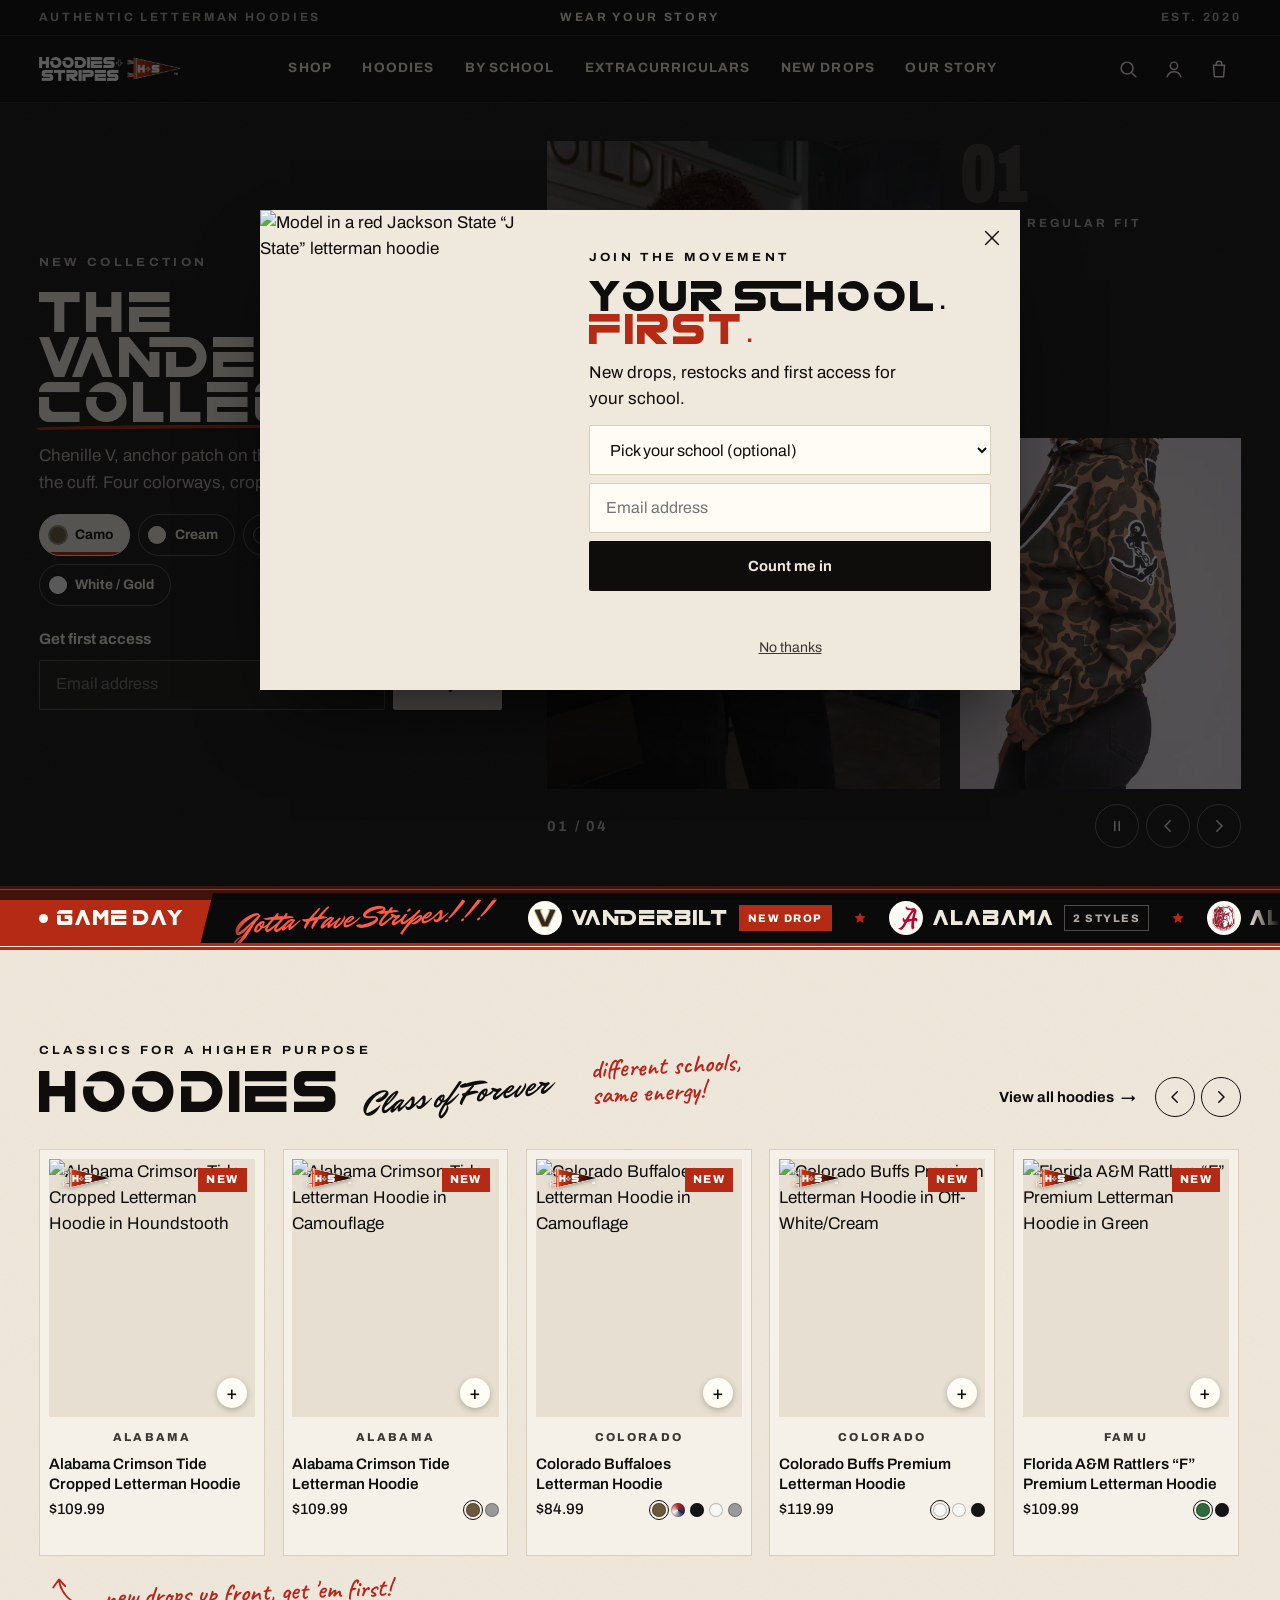
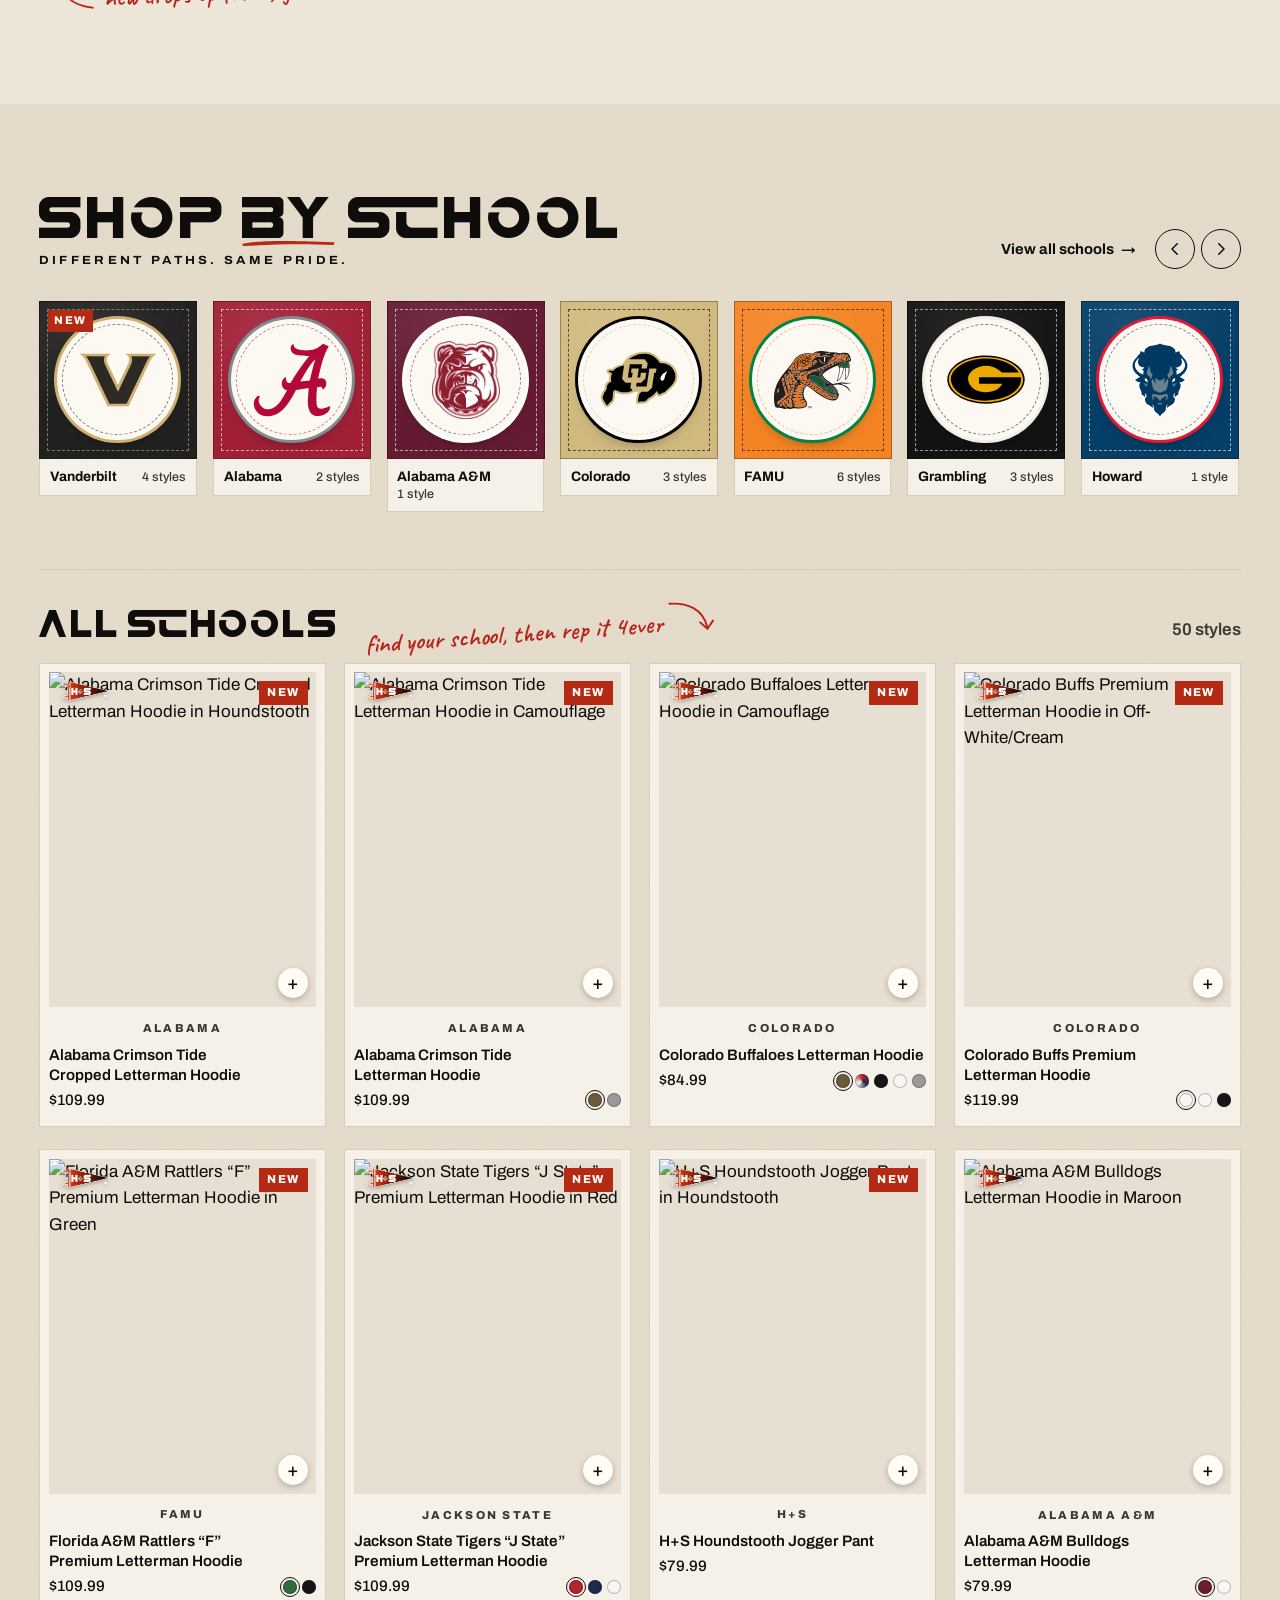
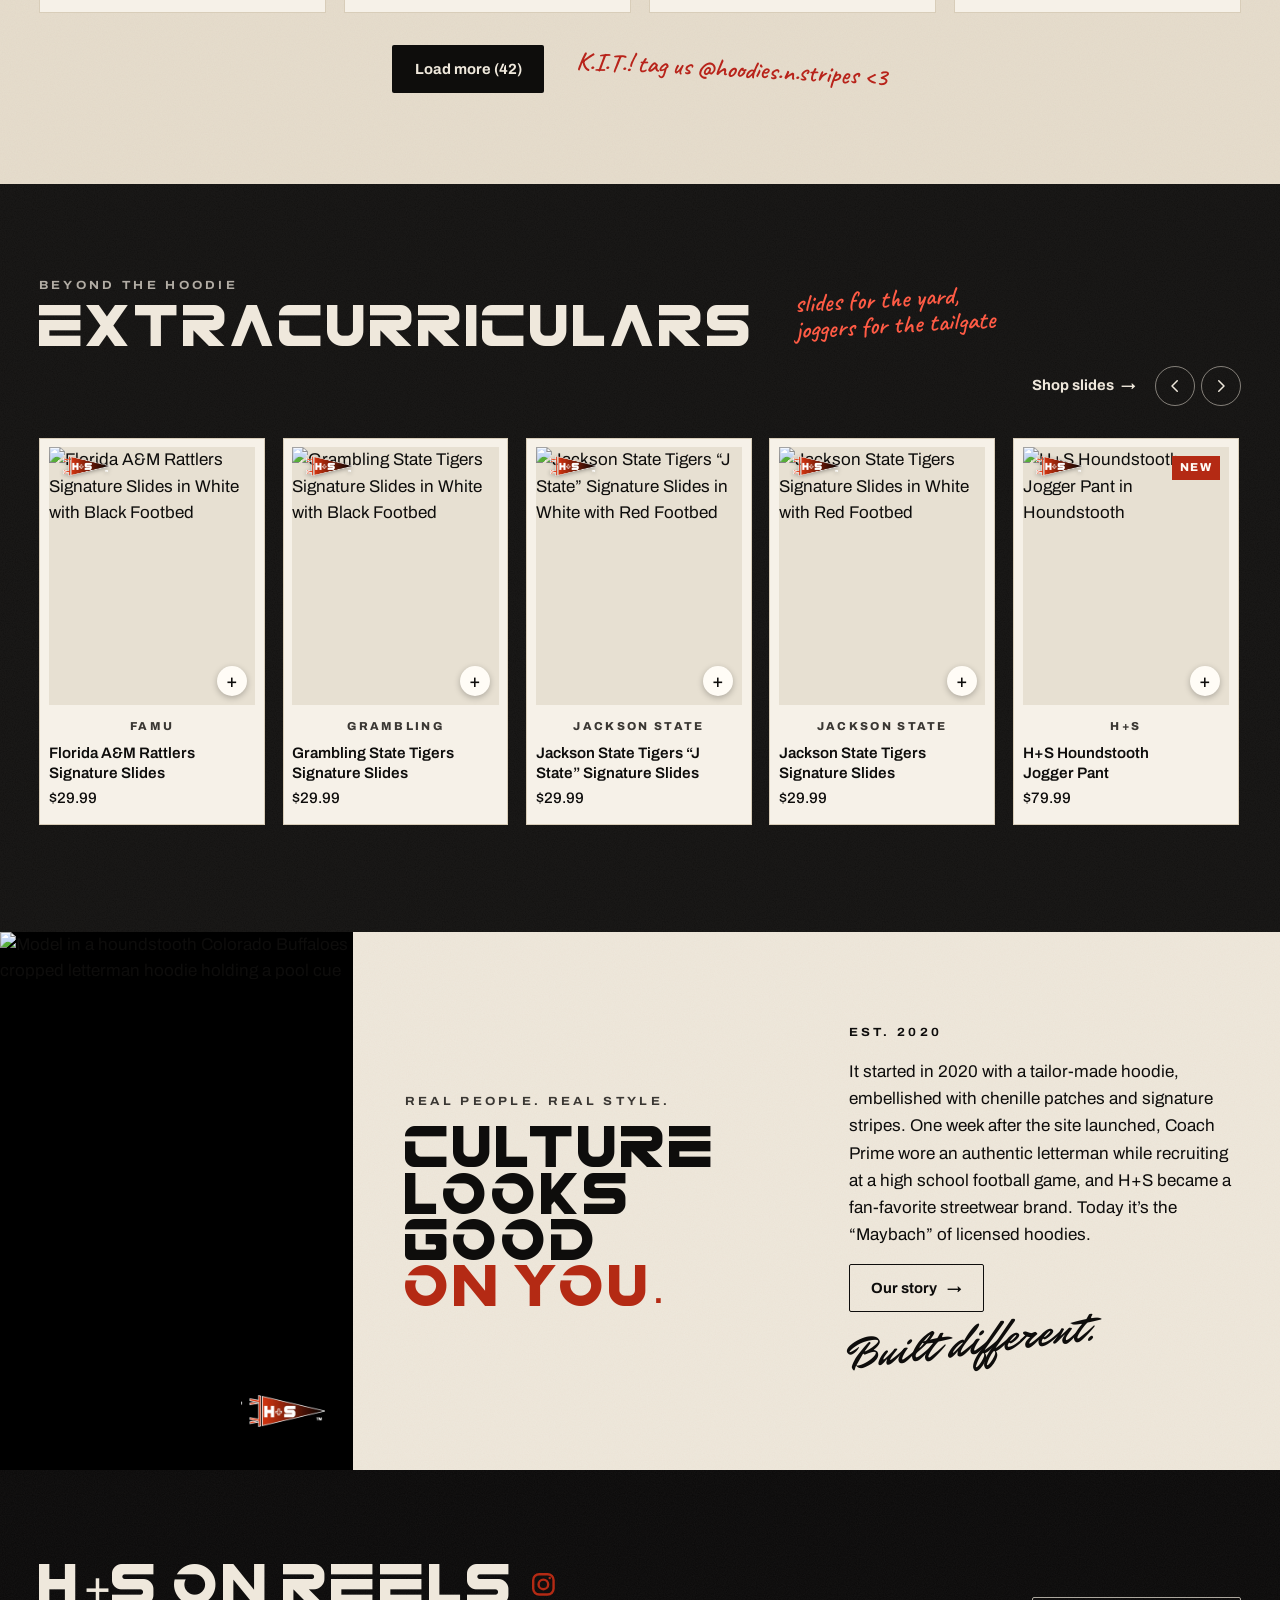
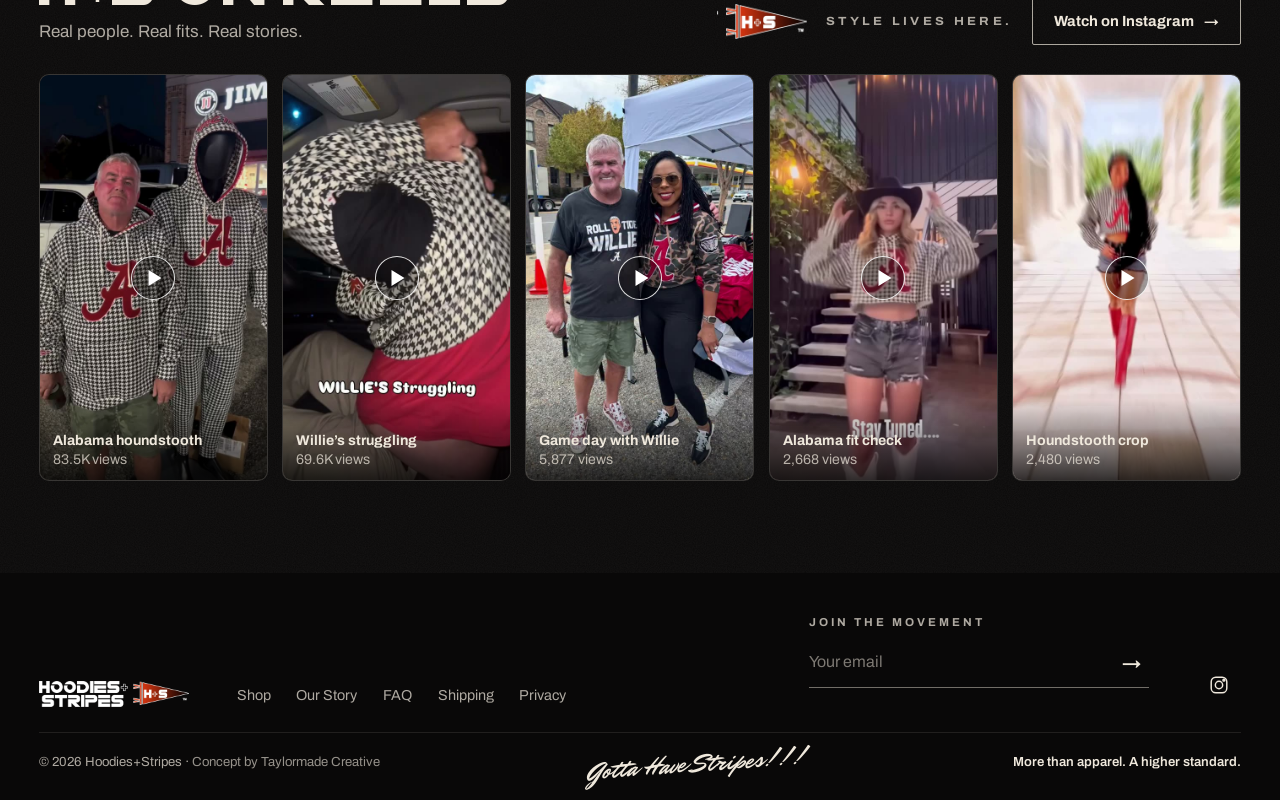
==== commit 666c6603: "Game-day ticker and animations Co-Authored-By: Claude Opus 5.5 <noreply@anthropic.com>" ====
--- a/index.html
+++ b/index.html
@@ -72,10 +72,10 @@
   <main id="main">
     <section id="vanderbilt" class="vu" aria-labelledby="vu-title">
       <div class="vu__copy">
-        <p class="eyebrow eyebrow--light">New collection</p>
-        <h1 id="vu-title" class="vu__title">The Vanderbilt <span class="vu__u">Collection<svg class="brush" viewBox="0 0 300 24" preserveAspectRatio="none" aria-hidden="true"><path d="M4 15 C 60 7, 120 6, 296 11 L 294 18 C 190 14, 110 16, 6 21 Z"/></svg></span></h1>
-        <p class="vu__lede">Chenille V, anchor patch on the sleeve, stripes on the cuff. Four colorways, cropped and regular.</p>
-        <div class="vu-tabs" role="tablist" aria-label="Colorways">
+        <p class="eyebrow eyebrow--light" data-reveal>New collection</p>
+        <h1 id="vu-title" class="vu__title" data-reveal style="--d:.08s">The Vanderbilt <span class="vu__u">Collection<svg class="brush" viewBox="0 0 300 24" preserveAspectRatio="none" aria-hidden="true"><path d="M4 15 C 60 7, 120 6, 296 11 L 294 18 C 190 14, 110 16, 6 21 Z"/></svg></span></h1>
+        <p class="vu__lede" data-reveal style="--d:.16s">Chenille V, anchor patch on the sleeve, stripes on the cuff. Four colorways, cropped and regular.</p>
+        <div class="vu-tabs" role="tablist" aria-label="Colorways" data-reveal style="--d:.24s">
           <!-- build:vu-tabs -->
 <button class="vu-tab" type="button" role="tab" id="vu-tab-camo" aria-controls="vu-camo" aria-selected="true" data-slide-to="0" style="--dot:#6b5a3e"><span class="vu-tab__dot" aria-hidden="true"></span>Camo<span class="vu-tab__bar" aria-hidden="true"></span></button>
 <button class="vu-tab" type="button" role="tab" id="vu-tab-cream" aria-controls="vu-cream" aria-selected="false" data-slide-to="1" style="--dot:#efe8d2"><span class="vu-tab__dot" aria-hidden="true"></span>Cream<span class="vu-tab__bar" aria-hidden="true"></span></button>
@@ -83,7 +83,7 @@
 <button class="vu-tab" type="button" role="tab" id="vu-tab-white" aria-controls="vu-white" aria-selected="false" data-slide-to="3" style="--dot:#f7f7f5"><span class="vu-tab__dot" aria-hidden="true"></span>White / Gold<span class="vu-tab__bar" aria-hidden="true"></span></button>
 <!-- /build:vu-tabs -->
         </div>
-        <form class="capture capture--dark" data-capture data-source="hero" data-success="You’re first in line for Vanderbilt." novalidate>
+        <form class="capture capture--dark" data-reveal style="--d:.32s" data-capture data-source="hero" data-success="You’re first in line for Vanderbilt." novalidate>
           <label class="capture__label" for="vandy-email">Get first access</label>
           <input id="vandy-email" type="email" name="email" autocomplete="email" inputmode="email" placeholder="Email address" required>
           <button type="submit">Notify me</button>
@@ -94,22 +94,22 @@
         <div class="vu-slides" data-slides>
           <!-- build:vu-slides -->
 <figure class="vu-slide" id="vu-camo" role="group" aria-roledescription="slide" aria-label="1 of 4: Camo" data-colorway="camo">
-  <img class="vu-slide__main" src="img/shoot/vu-dsc06519-1080.webp" srcset="img/shoot/vu-dsc06519-480.webp 480w, img/shoot/vu-dsc06519-800.webp 800w, img/shoot/vu-dsc06519-1080.webp 1080w" sizes="(min-width: 1000px) 34vw, 100vw" alt="Model in the camo Vanderbilt V hoodie at night, anchor patch on the sleeve" width="1080" height="1620" fetchpriority="high" decoding="async">
+  <span class="vu-slide__frame"><img class="vu-slide__main" src="img/shoot/vu-dsc06519-1080.webp" srcset="img/shoot/vu-dsc06519-480.webp 480w, img/shoot/vu-dsc06519-800.webp 800w, img/shoot/vu-dsc06519-1080.webp 1080w" sizes="(min-width: 1000px) 34vw, 100vw" alt="Model in the camo Vanderbilt V hoodie at night, anchor patch on the sleeve" width="1080" height="1620" fetchpriority="high" decoding="async"></span>
   <img class="vu-slide__detail" src="img/shoot/vu-6192-800.webp" srcset="img/shoot/vu-6192-480.webp 480w, img/shoot/vu-6192-800.webp 800w, img/shoot/vu-6192-1080.webp 1080w" sizes="(min-width: 1000px) 22vw, 1px" alt="Chenille anchor patch on the camo hoodie sleeve" width="1080" height="1620" loading="lazy" decoding="async">
   <figcaption class="vu-slide__cap" data-n="01">Camo · Regular fit</figcaption>
 </figure>
 <figure class="vu-slide" id="vu-cream" role="group" aria-roledescription="slide" aria-label="2 of 4: Cream" data-colorway="cream">
-  <img class="vu-slide__main" src="img/shoot/vu-6272-1080.webp" srcset="img/shoot/vu-6272-480.webp 480w, img/shoot/vu-6272-800.webp 800w, img/shoot/vu-6272-1080.webp 1080w" sizes="(min-width: 1000px) 34vw, 100vw" alt="Model in the cream Vanderbilt V hoodie, hands on hips" width="1080" height="1620" loading="lazy" decoding="async">
+  <span class="vu-slide__frame"><img class="vu-slide__main" src="img/shoot/vu-6272-1080.webp" srcset="img/shoot/vu-6272-480.webp 480w, img/shoot/vu-6272-800.webp 800w, img/shoot/vu-6272-1080.webp 1080w" sizes="(min-width: 1000px) 34vw, 100vw" alt="Model in the cream Vanderbilt V hoodie, hands on hips" width="1080" height="1620" loading="lazy" decoding="async"></span>
   <img class="vu-slide__detail" src="img/shoot/vu-6295-800.webp" srcset="img/shoot/vu-6295-480.webp 480w, img/shoot/vu-6295-800.webp 800w, img/shoot/vu-6295-1080.webp 1080w" sizes="(min-width: 1000px) 22vw, 1px" alt="Striped cuff and pennant patch on the cream hoodie" width="1080" height="1620" loading="lazy" decoding="async">
   <figcaption class="vu-slide__cap" data-n="02">Cream · Regular fit</figcaption>
 </figure>
 <figure class="vu-slide" id="vu-black" role="group" aria-roledescription="slide" aria-label="3 of 4: Black / Gold" data-colorway="black">
-  <img class="vu-slide__main" src="img/shoot/vu-6374-1080.webp" srcset="img/shoot/vu-6374-480.webp 480w, img/shoot/vu-6374-800.webp 800w, img/shoot/vu-6374-1080.webp 1080w" sizes="(min-width: 1000px) 34vw, 100vw" alt="Smiling model in the black and gold Vanderbilt V hoodie" width="1080" height="1620" loading="lazy" decoding="async">
+  <span class="vu-slide__frame"><img class="vu-slide__main" src="img/shoot/vu-6374-1080.webp" srcset="img/shoot/vu-6374-480.webp 480w, img/shoot/vu-6374-800.webp 800w, img/shoot/vu-6374-1080.webp 1080w" sizes="(min-width: 1000px) 34vw, 100vw" alt="Smiling model in the black and gold Vanderbilt V hoodie" width="1080" height="1620" loading="lazy" decoding="async"></span>
   <img class="vu-slide__detail" src="img/shoot/vu-6316-800.webp" srcset="img/shoot/vu-6316-480.webp 480w, img/shoot/vu-6316-800.webp 800w, img/shoot/vu-6316-1080.webp 1080w" sizes="(min-width: 1000px) 22vw, 1px" alt="Black and gold cropped hoodie with the anchor sleeve patch" width="1080" height="1620" loading="lazy" decoding="async">
   <figcaption class="vu-slide__cap" data-n="03">Black / Gold · Regular + cropped</figcaption>
 </figure>
 <figure class="vu-slide" id="vu-white" role="group" aria-roledescription="slide" aria-label="4 of 4: White / Gold" data-colorway="white">
-  <img class="vu-slide__main" src="img/shoot/vu-6407-1080.webp" srcset="img/shoot/vu-6407-480.webp 480w, img/shoot/vu-6407-800.webp 800w, img/shoot/vu-6407-1080.webp 1080w" sizes="(min-width: 1000px) 34vw, 100vw" alt="Model in the white Vanderbilt V hoodie, arms crossed" width="1080" height="1620" loading="lazy" decoding="async">
+  <span class="vu-slide__frame"><img class="vu-slide__main" src="img/shoot/vu-6407-1080.webp" srcset="img/shoot/vu-6407-480.webp 480w, img/shoot/vu-6407-800.webp 800w, img/shoot/vu-6407-1080.webp 1080w" sizes="(min-width: 1000px) 34vw, 100vw" alt="Model in the white Vanderbilt V hoodie, arms crossed" width="1080" height="1620" loading="lazy" decoding="async"></span>
   <img class="vu-slide__detail" src="img/shoot/vu-6417-800.webp" srcset="img/shoot/vu-6417-480.webp 480w, img/shoot/vu-6417-800.webp 800w, img/shoot/vu-6417-1080.webp 1080w" sizes="(min-width: 1000px) 22vw, 1px" alt="Back of the white hoodie with Vanderbilt across the hood" width="1080" height="1620" loading="lazy" decoding="async">
   <figcaption class="vu-slide__cap" data-n="04">White / Gold · Regular + cropped</figcaption>
 </figure>
@@ -129,14 +129,26 @@
       </div>
     </section>
 
+    <div class="ticker" role="region" aria-label="Every school we carry">
+      <p class="ticker__live"><span class="ticker__dot" aria-hidden="true"></span>Game day</p>
+      <div class="ticker__viewport">
+        <div class="ticker__track">
+          <!-- build:ticker -->
+<ul class="ticker__list"><li class="ticker__phrase">Gotta Have Stripes!!!</li><li class="ticker__item"><a href="#shop" data-pick="vanderbilt"><img src="img/logos/vanderbilt.svg" alt="" width="512" height="384" loading="lazy" decoding="async"><b>Vanderbilt</b><span class="ticker__tag ticker__tag--new">New drop</span></a></li><li class="ticker__sep" aria-hidden="true"><svg class="ticker__star" viewBox="0 0 24 24" aria-hidden="true"><path d="M12 2.5l2.9 6.1 6.6.8-4.9 4.6 1.3 6.6L12 17.3l-5.9 3.3 1.3-6.6L2.5 9.4l6.6-.8z"/></svg></li><li class="ticker__item"><a href="#shop" data-pick="alabama"><img src="img/logos/alabama.svg" alt="" width="250" height="240" loading="lazy" decoding="async"><b>Alabama</b><span class="ticker__tag">2 styles</span></a></li><li class="ticker__sep" aria-hidden="true"><svg class="ticker__star" viewBox="0 0 24 24" aria-hidden="true"><path d="M12 2.5l2.9 6.1 6.6.8-4.9 4.6 1.3 6.6L12 17.3l-5.9 3.3 1.3-6.6L2.5 9.4l6.6-.8z"/></svg></li><li class="ticker__item"><a href="#shop" data-pick="alabama-am"><img src="img/logos/alabama-am.png" alt="" width="295" height="335" loading="lazy" decoding="async"><b>Alabama A&amp;M</b><span class="ticker__tag">1 style</span></a></li><li class="ticker__sep" aria-hidden="true"><svg class="ticker__star" viewBox="0 0 24 24" aria-hidden="true"><path d="M12 2.5l2.9 6.1 6.6.8-4.9 4.6 1.3 6.6L12 17.3l-5.9 3.3 1.3-6.6L2.5 9.4l6.6-.8z"/></svg></li><li class="ticker__item"><a href="#shop" data-pick="colorado"><img src="img/logos/colorado.svg" alt="" width="137" height="101" loading="lazy" decoding="async"><b>Colorado</b><span class="ticker__tag">3 styles</span></a></li><li class="ticker__sep" aria-hidden="true"><svg class="ticker__star" viewBox="0 0 24 24" aria-hidden="true"><path d="M12 2.5l2.9 6.1 6.6.8-4.9 4.6 1.3 6.6L12 17.3l-5.9 3.3 1.3-6.6L2.5 9.4l6.6-.8z"/></svg></li><li class="ticker__item"><a href="#shop" data-pick="famu"><img src="img/logos/famu.svg" alt="" width="87" height="65" loading="lazy" decoding="async"><b>FAMU</b><span class="ticker__tag">6 styles</span></a></li><li class="ticker__sep" aria-hidden="true"><svg class="ticker__star" viewBox="0 0 24 24" aria-hidden="true"><path d="M12 2.5l2.9 6.1 6.6.8-4.9 4.6 1.3 6.6L12 17.3l-5.9 3.3 1.3-6.6L2.5 9.4l6.6-.8z"/></svg></li><li class="ticker__item"><a href="#shop" data-pick="grambling"><img src="img/logos/grambling.svg" alt="" width="250" height="159" loading="lazy" decoding="async"><b>Grambling</b><span class="ticker__tag">3 styles</span></a></li><li class="ticker__sep" aria-hidden="true"><svg class="ticker__star" viewBox="0 0 24 24" aria-hidden="true"><path d="M12 2.5l2.9 6.1 6.6.8-4.9 4.6 1.3 6.6L12 17.3l-5.9 3.3 1.3-6.6L2.5 9.4l6.6-.8z"/></svg></li><li class="ticker__phrase">Class of Forever</li><li class="ticker__item"><a href="#shop" data-pick="howard"><img src="img/logos/howard.svg" alt="" width="194" height="250" loading="lazy" decoding="async"><b>Howard</b><span class="ticker__tag">1 style</span></a></li><li class="ticker__sep" aria-hidden="true"><svg class="ticker__star" viewBox="0 0 24 24" aria-hidden="true"><path d="M12 2.5l2.9 6.1 6.6.8-4.9 4.6 1.3 6.6L12 17.3l-5.9 3.3 1.3-6.6L2.5 9.4l6.6-.8z"/></svg></li><li class="ticker__item"><a href="#shop" data-pick="jackson-state"><img src="img/logos/jackson-state.svg" alt="" width="250" height="159" loading="lazy" decoding="async"><b>Jackson State</b><span class="ticker__tag">9 styles</span></a></li><li class="ticker__sep" aria-hidden="true"><svg class="ticker__star" viewBox="0 0 24 24" aria-hidden="true"><path d="M12 2.5l2.9 6.1 6.6.8-4.9 4.6 1.3 6.6L12 17.3l-5.9 3.3 1.3-6.6L2.5 9.4l6.6-.8z"/></svg></li><li class="ticker__item"><a href="#shop" data-pick="morehouse"><img src="img/logos/morehouse.svg" alt="" width="240" height="240" loading="lazy" decoding="async"><b>Morehouse</b><span class="ticker__tag">1 style</span></a></li><li class="ticker__sep" aria-hidden="true"><svg class="ticker__star" viewBox="0 0 24 24" aria-hidden="true"><path d="M12 2.5l2.9 6.1 6.6.8-4.9 4.6 1.3 6.6L12 17.3l-5.9 3.3 1.3-6.6L2.5 9.4l6.6-.8z"/></svg></li><li class="ticker__item"><a href="#shop" data-pick="mvsu"><img src="img/logos/mvsu.svg" alt="" width="300" height="224" loading="lazy" decoding="async"><b>MVSU</b><span class="ticker__tag">1 style</span></a></li><li class="ticker__sep" aria-hidden="true"><svg class="ticker__star" viewBox="0 0 24 24" aria-hidden="true"><path d="M12 2.5l2.9 6.1 6.6.8-4.9 4.6 1.3 6.6L12 17.3l-5.9 3.3 1.3-6.6L2.5 9.4l6.6-.8z"/></svg></li><li class="ticker__item"><a href="#shop" data-pick="ncat"><img src="img/logos/ncat.svg" alt="" width="206" height="250" loading="lazy" decoding="async"><b>NC A&amp;T</b><span class="ticker__tag">3 styles</span></a></li><li class="ticker__sep" aria-hidden="true"><svg class="ticker__star" viewBox="0 0 24 24" aria-hidden="true"><path d="M12 2.5l2.9 6.1 6.6.8-4.9 4.6 1.3 6.6L12 17.3l-5.9 3.3 1.3-6.6L2.5 9.4l6.6-.8z"/></svg></li><li class="ticker__item"><a href="#shop" data-pick="norfolk-state"><img src="img/logos/norfolk-state.svg" alt="" width="250" height="250" loading="lazy" decoding="async"><b>Norfolk State</b><span class="ticker__tag">1 style</span></a></li><li class="ticker__sep" aria-hidden="true"><svg class="ticker__star" viewBox="0 0 24 24" aria-hidden="true"><path d="M12 2.5l2.9 6.1 6.6.8-4.9 4.6 1.3 6.6L12 17.3l-5.9 3.3 1.3-6.6L2.5 9.4l6.6-.8z"/></svg></li><li class="ticker__phrase">Wear your story</li><li class="ticker__item"><a href="#shop" data-pick="pvamu"><img src="img/logos/pvamu.png" alt="" width="590" height="574" loading="lazy" decoding="async"><b>Prairie View</b><span class="ticker__tag">2 styles</span></a></li><li class="ticker__sep" aria-hidden="true"><svg class="ticker__star" viewBox="0 0 24 24" aria-hidden="true"><path d="M12 2.5l2.9 6.1 6.6.8-4.9 4.6 1.3 6.6L12 17.3l-5.9 3.3 1.3-6.6L2.5 9.4l6.6-.8z"/></svg></li><li class="ticker__item"><a href="#shop" data-pick="sc-state"><img src="img/logos/sc-state.svg" alt="" width="202" height="246" loading="lazy" decoding="async"><b>SC State</b><span class="ticker__tag">1 style</span></a></li><li class="ticker__sep" aria-hidden="true"><svg class="ticker__star" viewBox="0 0 24 24" aria-hidden="true"><path d="M12 2.5l2.9 6.1 6.6.8-4.9 4.6 1.3 6.6L12 17.3l-5.9 3.3 1.3-6.6L2.5 9.4l6.6-.8z"/></svg></li><li class="ticker__item"><a href="#shop" data-pick="southern"><img src="img/logos/southern.svg" alt="" width="200" height="127" loading="lazy" decoding="async"><b>Southern</b><span class="ticker__tag">3 styles</span></a></li><li class="ticker__sep" aria-hidden="true"><svg class="ticker__star" viewBox="0 0 24 24" aria-hidden="true"><path d="M12 2.5l2.9 6.1 6.6.8-4.9 4.6 1.3 6.6L12 17.3l-5.9 3.3 1.3-6.6L2.5 9.4l6.6-.8z"/></svg></li><li class="ticker__item"><a href="#shop" data-pick="tsu"><img src="img/logos/tsu.svg" alt="" width="247" height="229" loading="lazy" decoding="async"><b>Tennessee State</b><span class="ticker__tag">1 style</span></a></li><li class="ticker__sep" aria-hidden="true"><svg class="ticker__star" viewBox="0 0 24 24" aria-hidden="true"><path d="M12 2.5l2.9 6.1 6.6.8-4.9 4.6 1.3 6.6L12 17.3l-5.9 3.3 1.3-6.6L2.5 9.4l6.6-.8z"/></svg></li><li class="ticker__item"><a href="#shop" data-pick="tuskegee"><img src="img/logos/tuskegee.svg" alt="" width="219" height="250" loading="lazy" decoding="async"><b>Tuskegee</b><span class="ticker__tag">2 styles</span></a></li><li class="ticker__sep" aria-hidden="true"><svg class="ticker__star" viewBox="0 0 24 24" aria-hidden="true"><path d="M12 2.5l2.9 6.1 6.6.8-4.9 4.6 1.3 6.6L12 17.3l-5.9 3.3 1.3-6.6L2.5 9.4l6.6-.8z"/></svg></li><li class="ticker__item"><a href="#shop" data-pick="xula"><img src="img/logos/xula.svg" alt="" width="512" height="601" loading="lazy" decoding="async"><b>Xavier</b><span class="ticker__tag">2 styles</span></a></li><li class="ticker__sep" aria-hidden="true"><svg class="ticker__star" viewBox="0 0 24 24" aria-hidden="true"><path d="M12 2.5l2.9 6.1 6.6.8-4.9 4.6 1.3 6.6L12 17.3l-5.9 3.3 1.3-6.6L2.5 9.4l6.6-.8z"/></svg></li></ul>
+<ul class="ticker__list" aria-hidden="true"><li class="ticker__phrase">Gotta Have Stripes!!!</li><li class="ticker__item"><a href="#shop" data-pick="vanderbilt" tabindex="-1"><img src="img/logos/vanderbilt.svg" alt="" width="512" height="384" loading="lazy" decoding="async"><b>Vanderbilt</b><span class="ticker__tag ticker__tag--new">New drop</span></a></li><li class="ticker__sep" aria-hidden="true"><svg class="ticker__star" viewBox="0 0 24 24" aria-hidden="true"><path d="M12 2.5l2.9 6.1 6.6.8-4.9 4.6 1.3 6.6L12 17.3l-5.9 3.3 1.3-6.6L2.5 9.4l6.6-.8z"/></svg></li><li class="ticker__item"><a href="#shop" data-pick="alabama" tabindex="-1"><img src="img/logos/alabama.svg" alt="" width="250" height="240" loading="lazy" decoding="async"><b>Alabama</b><span class="ticker__tag">2 styles</span></a></li><li class="ticker__sep" aria-hidden="true"><svg class="ticker__star" viewBox="0 0 24 24" aria-hidden="true"><path d="M12 2.5l2.9 6.1 6.6.8-4.9 4.6 1.3 6.6L12 17.3l-5.9 3.3 1.3-6.6L2.5 9.4l6.6-.8z"/></svg></li><li class="ticker__item"><a href="#shop" data-pick="alabama-am" tabindex="-1"><img src="img/logos/alabama-am.png" alt="" width="295" height="335" loading="lazy" decoding="async"><b>Alabama A&amp;M</b><span class="ticker__tag">1 style</span></a></li><li class="ticker__sep" aria-hidden="true"><svg class="ticker__star" viewBox="0 0 24 24" aria-hidden="true"><path d="M12 2.5l2.9 6.1 6.6.8-4.9 4.6 1.3 6.6L12 17.3l-5.9 3.3 1.3-6.6L2.5 9.4l6.6-.8z"/></svg></li><li class="ticker__item"><a href="#shop" data-pick="colorado" tabindex="-1"><img src="img/logos/colorado.svg" alt="" width="137" height="101" loading="lazy" decoding="async"><b>Colorado</b><span class="ticker__tag">3 styles</span></a></li><li class="ticker__sep" aria-hidden="true"><svg class="ticker__star" viewBox="0 0 24 24" aria-hidden="true"><path d="M12 2.5l2.9 6.1 6.6.8-4.9 4.6 1.3 6.6L12 17.3l-5.9 3.3 1.3-6.6L2.5 9.4l6.6-.8z"/></svg></li><li class="ticker__item"><a href="#shop" data-pick="famu" tabindex="-1"><img src="img/logos/famu.svg" alt="" width="87" height="65" loading="lazy" decoding="async"><b>FAMU</b><span class="ticker__tag">6 styles</span></a></li><li class="ticker__sep" aria-hidden="true"><svg class="ticker__star" viewBox="0 0 24 24" aria-hidden="true"><path d="M12 2.5l2.9 6.1 6.6.8-4.9 4.6 1.3 6.6L12 17.3l-5.9 3.3 1.3-6.6L2.5 9.4l6.6-.8z"/></svg></li><li class="ticker__item"><a href="#shop" data-pick="grambling" tabindex="-1"><img src="img/logos/grambling.svg" alt="" width="250" height="159" loading="lazy" decoding="async"><b>Grambling</b><span class="ticker__tag">3 styles</span></a></li><li class="ticker__sep" aria-hidden="true"><svg class="ticker__star" viewBox="0 0 24 24" aria-hidden="true"><path d="M12 2.5l2.9 6.1 6.6.8-4.9 4.6 1.3 6.6L12 17.3l-5.9 3.3 1.3-6.6L2.5 9.4l6.6-.8z"/></svg></li><li class="ticker__phrase">Class of Forever</li><li class="ticker__item"><a href="#shop" data-pick="howard" tabindex="-1"><img src="img/logos/howard.svg" alt="" width="194" height="250" loading="lazy" decoding="async"><b>Howard</b><span class="ticker__tag">1 style</span></a></li><li class="ticker__sep" aria-hidden="true"><svg class="ticker__star" viewBox="0 0 24 24" aria-hidden="true"><path d="M12 2.5l2.9 6.1 6.6.8-4.9 4.6 1.3 6.6L12 17.3l-5.9 3.3 1.3-6.6L2.5 9.4l6.6-.8z"/></svg></li><li class="ticker__item"><a href="#shop" data-pick="jackson-state" tabindex="-1"><img src="img/logos/jackson-state.svg" alt="" width="250" height="159" loading="lazy" decoding="async"><b>Jackson State</b><span class="ticker__tag">9 styles</span></a></li><li class="ticker__sep" aria-hidden="true"><svg class="ticker__star" viewBox="0 0 24 24" aria-hidden="true"><path d="M12 2.5l2.9 6.1 6.6.8-4.9 4.6 1.3 6.6L12 17.3l-5.9 3.3 1.3-6.6L2.5 9.4l6.6-.8z"/></svg></li><li class="ticker__item"><a href="#shop" data-pick="morehouse" tabindex="-1"><img src="img/logos/morehouse.svg" alt="" width="240" height="240" loading="lazy" decoding="async"><b>Morehouse</b><span class="ticker__tag">1 style</span></a></li><li class="ticker__sep" aria-hidden="true"><svg class="ticker__star" viewBox="0 0 24 24" aria-hidden="true"><path d="M12 2.5l2.9 6.1 6.6.8-4.9 4.6 1.3 6.6L12 17.3l-5.9 3.3 1.3-6.6L2.5 9.4l6.6-.8z"/></svg></li><li class="ticker__item"><a href="#shop" data-pick="mvsu" tabindex="-1"><img src="img/logos/mvsu.svg" alt="" width="300" height="224" loading="lazy" decoding="async"><b>MVSU</b><span class="ticker__tag">1 style</span></a></li><li class="ticker__sep" aria-hidden="true"><svg class="ticker__star" viewBox="0 0 24 24" aria-hidden="true"><path d="M12 2.5l2.9 6.1 6.6.8-4.9 4.6 1.3 6.6L12 17.3l-5.9 3.3 1.3-6.6L2.5 9.4l6.6-.8z"/></svg></li><li class="ticker__item"><a href="#shop" data-pick="ncat" tabindex="-1"><img src="img/logos/ncat.svg" alt="" width="206" height="250" loading="lazy" decoding="async"><b>NC A&amp;T</b><span class="ticker__tag">3 styles</span></a></li><li class="ticker__sep" aria-hidden="true"><svg class="ticker__star" viewBox="0 0 24 24" aria-hidden="true"><path d="M12 2.5l2.9 6.1 6.6.8-4.9 4.6 1.3 6.6L12 17.3l-5.9 3.3 1.3-6.6L2.5 9.4l6.6-.8z"/></svg></li><li class="ticker__item"><a href="#shop" data-pick="norfolk-state" tabindex="-1"><img src="img/logos/norfolk-state.svg" alt="" width="250" height="250" loading="lazy" decoding="async"><b>Norfolk State</b><span class="ticker__tag">1 style</span></a></li><li class="ticker__sep" aria-hidden="true"><svg class="ticker__star" viewBox="0 0 24 24" aria-hidden="true"><path d="M12 2.5l2.9 6.1 6.6.8-4.9 4.6 1.3 6.6L12 17.3l-5.9 3.3 1.3-6.6L2.5 9.4l6.6-.8z"/></svg></li><li class="ticker__phrase">Wear your story</li><li class="ticker__item"><a href="#shop" data-pick="pvamu" tabindex="-1"><img src="img/logos/pvamu.png" alt="" width="590" height="574" loading="lazy" decoding="async"><b>Prairie View</b><span class="ticker__tag">2 styles</span></a></li><li class="ticker__sep" aria-hidden="true"><svg class="ticker__star" viewBox="0 0 24 24" aria-hidden="true"><path d="M12 2.5l2.9 6.1 6.6.8-4.9 4.6 1.3 6.6L12 17.3l-5.9 3.3 1.3-6.6L2.5 9.4l6.6-.8z"/></svg></li><li class="ticker__item"><a href="#shop" data-pick="sc-state" tabindex="-1"><img src="img/logos/sc-state.svg" alt="" width="202" height="246" loading="lazy" decoding="async"><b>SC State</b><span class="ticker__tag">1 style</span></a></li><li class="ticker__sep" aria-hidden="true"><svg class="ticker__star" viewBox="0 0 24 24" aria-hidden="true"><path d="M12 2.5l2.9 6.1 6.6.8-4.9 4.6 1.3 6.6L12 17.3l-5.9 3.3 1.3-6.6L2.5 9.4l6.6-.8z"/></svg></li><li class="ticker__item"><a href="#shop" data-pick="southern" tabindex="-1"><img src="img/logos/southern.svg" alt="" width="200" height="127" loading="lazy" decoding="async"><b>Southern</b><span class="ticker__tag">3 styles</span></a></li><li class="ticker__sep" aria-hidden="true"><svg class="ticker__star" viewBox="0 0 24 24" aria-hidden="true"><path d="M12 2.5l2.9 6.1 6.6.8-4.9 4.6 1.3 6.6L12 17.3l-5.9 3.3 1.3-6.6L2.5 9.4l6.6-.8z"/></svg></li><li class="ticker__item"><a href="#shop" data-pick="tsu" tabindex="-1"><img src="img/logos/tsu.svg" alt="" width="247" height="229" loading="lazy" decoding="async"><b>Tennessee State</b><span class="ticker__tag">1 style</span></a></li><li class="ticker__sep" aria-hidden="true"><svg class="ticker__star" viewBox="0 0 24 24" aria-hidden="true"><path d="M12 2.5l2.9 6.1 6.6.8-4.9 4.6 1.3 6.6L12 17.3l-5.9 3.3 1.3-6.6L2.5 9.4l6.6-.8z"/></svg></li><li class="ticker__item"><a href="#shop" data-pick="tuskegee" tabindex="-1"><img src="img/logos/tuskegee.svg" alt="" width="219" height="250" loading="lazy" decoding="async"><b>Tuskegee</b><span class="ticker__tag">2 styles</span></a></li><li class="ticker__sep" aria-hidden="true"><svg class="ticker__star" viewBox="0 0 24 24" aria-hidden="true"><path d="M12 2.5l2.9 6.1 6.6.8-4.9 4.6 1.3 6.6L12 17.3l-5.9 3.3 1.3-6.6L2.5 9.4l6.6-.8z"/></svg></li><li class="ticker__item"><a href="#shop" data-pick="xula" tabindex="-1"><img src="img/logos/xula.svg" alt="" width="512" height="601" loading="lazy" decoding="async"><b>Xavier</b><span class="ticker__tag">2 styles</span></a></li><li class="ticker__sep" aria-hidden="true"><svg class="ticker__star" viewBox="0 0 24 24" aria-hidden="true"><path d="M12 2.5l2.9 6.1 6.6.8-4.9 4.6 1.3 6.6L12 17.3l-5.9 3.3 1.3-6.6L2.5 9.4l6.6-.8z"/></svg></li></ul>
+<!-- /build:ticker -->
+        </div>
+      </div>
+    </div>
+
     <section id="hoodies" class="band band--cream" aria-labelledby="hoodies-title">
       <div class="band__head">
-        <div class="band__titles">
+        <div class="band__titles" data-reveal>
           <p class="eyebrow">Classics for a higher purpose</p>
           <h2 id="hoodies-title" class="display">Hoodies <span class="script script--ink">Class of Forever</span></h2>
         </div>
-        <p class="note band__aside" aria-hidden="true">different schools,<br>same energy!</p>
-        <div class="band__actions">
+        <p class="note band__aside" aria-hidden="true" data-write>different schools,<br>same energy!</p>
+        <div class="band__actions" data-reveal style="--d:.15s">
           <a class="link-arrow" href="https://www.hoodiesnstripes.com/collections/letterman-hoodies">View all hoodies <span aria-hidden="true">→</span></a>
           <div class="rail__arrows">
             <button class="rail__btn" type="button" data-rail-prev aria-label="Previous hoodies"><svg viewBox="0 0 24 24" aria-hidden="true"><path d="M15 5l-7 7 7 7"/></svg></button>
@@ -145,7 +157,7 @@
         </div>
       </div>
       <div class="rail">
-        <div class="rail__track">
+        <div class="rail__track" data-rise>
           <!-- build:hoodies-rail -->
 <article class="card" data-school="alabama" data-category="cropped" data-new>
   <a class="card__media" href="https://www.hoodiesnstripes.com/products/alabama-crimson-tide-cropped-letterman-hoodie" tabindex="-1" aria-hidden="true"><span class="badge">New</span><img class="card__img" src="https://cdn.shopify.com/s/files/1/0586/0042/3587/files/76030239-65D2-4070-BE18-E55AFF6E57A4.jpg?v=1756484367&amp;width=600" srcset="https://cdn.shopify.com/s/files/1/0586/0042/3587/files/76030239-65D2-4070-BE18-E55AFF6E57A4.jpg?v=1756484367&amp;width=400 400w, https://cdn.shopify.com/s/files/1/0586/0042/3587/files/76030239-65D2-4070-BE18-E55AFF6E57A4.jpg?v=1756484367&amp;width=600 600w, https://cdn.shopify.com/s/files/1/0586/0042/3587/files/76030239-65D2-4070-BE18-E55AFF6E57A4.jpg?v=1756484367&amp;width=900 900w" sizes="(min-width: 1100px) 22vw, (min-width: 700px) 30vw, 46vw" alt="Alabama Crimson Tide Cropped Letterman Hoodie in Houndstooth" loading="lazy" decoding="async" width="600" height="750"><img class="card__img card__img--alt" src="https://cdn.shopify.com/s/files/1/0586/0042/3587/files/DE55908D-106D-4C7B-A64B-4BB8D96BA4EE.jpg?v=1760640420&amp;width=600" srcset="https://cdn.shopify.com/s/files/1/0586/0042/3587/files/DE55908D-106D-4C7B-A64B-4BB8D96BA4EE.jpg?v=1760640420&amp;width=400 400w, https://cdn.shopify.com/s/files/1/0586/0042/3587/files/DE55908D-106D-4C7B-A64B-4BB8D96BA4EE.jpg?v=1760640420&amp;width=600 600w, https://cdn.shopify.com/s/files/1/0586/0042/3587/files/DE55908D-106D-4C7B-A64B-4BB8D96BA4EE.jpg?v=1760640420&amp;width=900 900w" sizes="(min-width: 1100px) 22vw, (min-width: 700px) 30vw, 46vw" alt="" loading="lazy" decoding="async" width="600" height="750"></a>
@@ -230,16 +242,16 @@
 <!-- /build:hoodies-rail -->
         </div>
       </div>
-      <p class="note note--under" aria-hidden="true"><svg class="note__arrow note__arrow--up" viewBox="0 0 60 44"><path d="M50 40 C 34 38, 16 30, 12 8"/><path d="M5 15 L 12 6 L 19 14"/></svg>new drops up front, get 'em first!</p>
+      <p class="note note--under" aria-hidden="true" data-write><svg class="note__arrow note__arrow--up" viewBox="0 0 60 44"><path d="M50 40 C 34 38, 16 30, 12 8"/><path d="M5 15 L 12 6 L 19 14"/></svg>new drops up front, get 'em first!</p>
     </section>
 
     <section id="schools" class="band band--cream band--alt" aria-labelledby="schools-title">
       <div class="band__head">
-        <div class="band__titles">
+        <div class="band__titles" data-reveal>
           <h2 id="schools-title" class="display">Shop <span class="display__u">by<svg class="brush" viewBox="0 0 300 24" preserveAspectRatio="none" aria-hidden="true"><path d="M4 15 C 60 7, 120 6, 296 11 L 294 18 C 190 14, 110 16, 6 21 Z"/></svg></span> school</h2>
           <p class="eyebrow">Different paths. Same pride.</p>
         </div>
-        <div class="band__actions">
+        <div class="band__actions" data-reveal style="--d:.15s">
           <a class="link-arrow" href="#shop" data-pick="all">View all schools <span aria-hidden="true">→</span></a>
           <div class="rail__arrows">
             <button class="rail__btn" type="button" data-rail-prev aria-label="Previous schools"><svg viewBox="0 0 24 24" aria-hidden="true"><path d="M15 5l-7 7 7 7"/></svg></button>
@@ -248,7 +260,7 @@
         </div>
       </div>
       <div class="rail rail--tiles" role="group" aria-label="Schools">
-        <div class="rail__track">
+        <div class="rail__track" data-rise>
           <!-- build:school-tiles -->
 <button class="school-tile" type="button" data-school="vanderbilt" aria-pressed="false" style="--tile:#1c1c1c;--tile-2:#cfae70;--tile-word:#cfae70;--tile-on:#ffffff;--len:10">
   <span class="school-tile__art" aria-hidden="true"><span class="school-tile__new">New</span><span class="school-tile__patch"><img class="school-tile__logo" src="img/logos/vanderbilt.svg" alt="" width="512" height="384" loading="lazy" decoding="async"></span></span>
@@ -323,7 +335,7 @@
   <span class="school-tile__label">Xavier <span class="school-tile__count">2 styles</span></span>
 </button>
 <button class="school-tile school-tile--all" type="button" data-school="all" aria-pressed="false">
-  <span class="school-tile__art" aria-hidden="true"><img src="img/brand/hs-pennant.webp" alt="" width="400" height="152"><span class="school-tile__word">Explore all schools</span></span>
+  <span class="school-tile__art" aria-hidden="true"><img class="wave" src="img/brand/hs-pennant.webp" alt="" width="400" height="152"><span class="school-tile__word">Explore all schools</span></span>
   <span class="school-tile__label">All schools <span class="school-tile__count">50 styles</span></span>
 </button>
 <!-- /build:school-tiles -->
@@ -332,8 +344,8 @@
 
       <div id="shop" class="shop">
         <div class="shop__head">
-          <h3 class="shop__title"><span data-shop-label>All schools</span></h3>
-          <p class="note note--shop" aria-hidden="true">find your school, then rep it 4ever<svg class="note__arrow note__arrow--down" viewBox="0 0 60 44"><path d="M6 6 C 26 6, 44 14, 48 36"/><path d="M40 30 L 48 38 L 55 29"/></svg></p>
+          <h3 class="shop__title" data-reveal><span data-shop-label>All schools</span></h3>
+          <p class="note note--shop" aria-hidden="true" data-write>find your school, then rep it 4ever<svg class="note__arrow note__arrow--down" viewBox="0 0 60 44"><path d="M6 6 C 26 6, 44 14, 48 36"/><path d="M40 30 L 48 38 L 55 29"/></svg></p>
           <p class="shop__count" data-shop-count aria-live="polite"></p>
         </div>
         <form id="shop-follow" class="capture capture--bar" data-capture data-source="picker" data-success="You’re on the list for your school’s drops." hidden novalidate>
@@ -342,7 +354,7 @@
           <button type="submit">Notify me</button>
           <p class="capture__status" data-status aria-live="polite"></p>
         </form>
-        <div id="shop-grid" class="grid">
+        <div id="shop-grid" class="grid" data-rise>
           <!-- build:shop-grid -->
 <article class="card" data-school="alabama" data-category="cropped" data-new>
   <a class="card__media" href="https://www.hoodiesnstripes.com/products/alabama-crimson-tide-cropped-letterman-hoodie" tabindex="-1" aria-hidden="true"><span class="badge">New</span><img class="card__img" src="https://cdn.shopify.com/s/files/1/0586/0042/3587/files/76030239-65D2-4070-BE18-E55AFF6E57A4.jpg?v=1756484367&amp;width=600" srcset="https://cdn.shopify.com/s/files/1/0586/0042/3587/files/76030239-65D2-4070-BE18-E55AFF6E57A4.jpg?v=1756484367&amp;width=400 400w, https://cdn.shopify.com/s/files/1/0586/0042/3587/files/76030239-65D2-4070-BE18-E55AFF6E57A4.jpg?v=1756484367&amp;width=600 600w, https://cdn.shopify.com/s/files/1/0586/0042/3587/files/76030239-65D2-4070-BE18-E55AFF6E57A4.jpg?v=1756484367&amp;width=900 900w" sizes="(min-width: 1100px) 22vw, (min-width: 700px) 30vw, 46vw" alt="Alabama Crimson Tide Cropped Letterman Hoodie in Houndstooth" loading="lazy" decoding="async" width="600" height="750"><img class="card__img card__img--alt" src="https://cdn.shopify.com/s/files/1/0586/0042/3587/files/DE55908D-106D-4C7B-A64B-4BB8D96BA4EE.jpg?v=1760640420&amp;width=600" srcset="https://cdn.shopify.com/s/files/1/0586/0042/3587/files/DE55908D-106D-4C7B-A64B-4BB8D96BA4EE.jpg?v=1760640420&amp;width=400 400w, https://cdn.shopify.com/s/files/1/0586/0042/3587/files/DE55908D-106D-4C7B-A64B-4BB8D96BA4EE.jpg?v=1760640420&amp;width=600 600w, https://cdn.shopify.com/s/files/1/0586/0042/3587/files/DE55908D-106D-4C7B-A64B-4BB8D96BA4EE.jpg?v=1760640420&amp;width=900 900w" sizes="(min-width: 1100px) 22vw, (min-width: 700px) 30vw, 46vw" alt="" loading="lazy" decoding="async" width="600" height="750"></a>
@@ -748,19 +760,19 @@
         </div>
         <div class="shop__more">
           <button class="btn btn--dark" type="button" data-load-more hidden>Load more</button>
-          <p class="note note--kit" aria-hidden="true">K.I.T.! tag us @hoodies.n.stripes &lt;3</p>
+          <p class="note note--kit" aria-hidden="true" data-write>K.I.T.! tag us @hoodies.n.stripes &lt;3</p>
         </div>
       </div>
     </section>
 
     <section id="extracurriculars" class="band band--dark" aria-labelledby="extras-title">
       <div class="band__head">
-        <div class="band__titles">
+        <div class="band__titles" data-reveal>
           <p class="eyebrow eyebrow--light">Beyond the hoodie</p>
           <h2 id="extras-title" class="display display--light" style="--w:16">Extracurriculars</h2>
         </div>
-        <p class="note note--gel band__aside" aria-hidden="true">slides for the yard,<br>joggers for the tailgate</p>
-        <div class="band__actions">
+        <p class="note note--gel band__aside" aria-hidden="true" data-write>slides for the yard,<br>joggers for the tailgate</p>
+        <div class="band__actions" data-reveal style="--d:.15s">
           <a class="link-arrow link-arrow--light" href="https://www.hoodiesnstripes.com/collections/frontpage">Shop slides <span aria-hidden="true">→</span></a>
           <div class="rail__arrows">
             <button class="rail__btn" type="button" data-rail-prev aria-label="Previous items"><svg viewBox="0 0 24 24" aria-hidden="true"><path d="M15 5l-7 7 7 7"/></svg></button>
@@ -769,7 +781,7 @@
         </div>
       </div>
       <div class="rail">
-        <div class="rail__track">
+        <div class="rail__track" data-rise>
           <!-- build:extras-rail -->
 <article class="card" data-school="famu" data-category="slides">
   <a class="card__media" href="https://www.hoodiesnstripes.com/products/florida-a-m-rattlers-1" tabindex="-1" aria-hidden="true"><img class="card__img" src="https://cdn.shopify.com/s/files/1/0586/0042/3587/products/13F61866-C157-4F80-95DD-4A65DBA37ADB.jpg?v=1630653198&amp;width=600" srcset="https://cdn.shopify.com/s/files/1/0586/0042/3587/products/13F61866-C157-4F80-95DD-4A65DBA37ADB.jpg?v=1630653198&amp;width=400 400w, https://cdn.shopify.com/s/files/1/0586/0042/3587/products/13F61866-C157-4F80-95DD-4A65DBA37ADB.jpg?v=1630653198&amp;width=600 600w, https://cdn.shopify.com/s/files/1/0586/0042/3587/products/13F61866-C157-4F80-95DD-4A65DBA37ADB.jpg?v=1630653198&amp;width=900 900w" sizes="(min-width: 1100px) 22vw, (min-width: 700px) 30vw, 46vw" alt="Florida A&amp;M Rattlers Signature Slides in White with Black Footbed" loading="lazy" decoding="async" width="600" height="750"></a>
@@ -837,13 +849,13 @@
         <!-- build:culture-image -->
 <img src="https://cdn.shopify.com/s/files/1/0586/0042/3587/files/FullSizeRender.jpg?v=1693588160&amp;width=1200" srcset="https://cdn.shopify.com/s/files/1/0586/0042/3587/files/FullSizeRender.jpg?v=1693588160&amp;width=600 600w, https://cdn.shopify.com/s/files/1/0586/0042/3587/files/FullSizeRender.jpg?v=1693588160&amp;width=900 900w, https://cdn.shopify.com/s/files/1/0586/0042/3587/files/FullSizeRender.jpg?v=1693588160&amp;width=1200 1200w, https://cdn.shopify.com/s/files/1/0586/0042/3587/files/FullSizeRender.jpg?v=1693588160&amp;width=1600 1600w" sizes="(min-width: 1000px) 34vw, 100vw" alt="Model in a houndstooth Colorado Buffaloes cropped letterman hoodie holding a pool cue" width="1200" height="1444" loading="lazy" decoding="async">
 <!-- /build:culture-image -->
-        <img class="culture__pennant" src="img/brand/hs-pennant.webp" alt="" width="400" height="152" aria-hidden="true">
+        <img class="culture__pennant wave" src="img/brand/hs-pennant.webp" alt="" width="400" height="152" aria-hidden="true">
       </figure>
-      <div class="culture__head">
+      <div class="culture__head" data-reveal>
         <p class="eyebrow">Real people. Real style.</p>
         <h2 id="story-title" class="display">Culture looks good <span>on you.</span></h2>
       </div>
-      <div class="culture__body">
+      <div class="culture__body" data-reveal style="--d:.15s">
         <!-- build:story -->
 <p class="eyebrow">Est. 2020</p>
 <p class="culture__text">It started in 2020 with a tailor-made hoodie, embellished with chenille patches and signature stripes. One week after the site launched, Coach Prime wore an authentic letterman while recruiting at a high school football game, and H+S became a fan-favorite streetwear brand. Today it’s the “Maybach” of licensed hoodies.</p>
@@ -854,13 +866,13 @@
     </section>
 
     <section id="reels" class="reels-band" aria-labelledby="reels-title">
-      <div class="reels-band__intro">
+      <div class="reels-band__intro" data-reveal>
         <h2 id="reels-title" class="display display--light">H+S <span>on reels</span>
           <svg class="ig" viewBox="0 0 24 24" aria-hidden="true"><rect x="3.5" y="3.5" width="17" height="17" rx="5"/><circle cx="12" cy="12" r="4"/><circle cx="17.3" cy="6.7" r="1" class="ig__dot"/></svg>
         </h2>
         <p>Real people. Real fits. Real stories.</p>
       </div>
-      <div class="reels-band__row">
+      <div class="reels-band__row" data-rise>
         <!-- build:reels -->
 <a class="reel" href="https://www.instagram.com/reel/DQ0L92_AfcU/" target="_blank" rel="noopener">
   <video muted playsinline loop preload="none" poster="img/reels/DQ0L92_AfcU.jpg" aria-label="Alabama houndstooth"><source src="media/reels/DQ0L92_AfcU.mp4" type="video/mp4"></video>
@@ -904,8 +916,8 @@
 </a>
 <!-- /build:reels -->
       </div>
-      <div class="reels-band__cta">
-        <img src="img/brand/hs-pennant.webp" alt="" width="400" height="152">
+      <div class="reels-band__cta" data-reveal style="--d:.15s">
+        <img class="wave" src="img/brand/hs-pennant.webp" alt="" width="400" height="152">
         <p class="eyebrow eyebrow--light">Style lives here.</p>
         <a class="btn btn--outline-light" href="https://www.instagram.com/hoodies.n.stripes/" target="_blank" rel="noopener">Watch on Instagram <span class="btn__arrow" aria-hidden="true">→</span></a>
       </div>
--- a/css/store.css
+++ b/css/store.css
@@ -154,3 +154,24 @@
 .modal__skip { justify-self: center; padding: .4rem; border: 0; background: none; color: var(--ink-2); font-size: .88rem; text-decoration: underline; cursor: pointer; }
 @media (max-width: 700px) { .modal[open] { grid-template-columns: 1fr; } .modal__media { display: none; } }
 .site-footer__script { font-size: 1.6rem; color: var(--on-dark); transform: rotate(-4deg); }
+
+/* ---------- motion: only after JS confirms motion is welcome and the tab is visible ----------
+   Text fades up, brush underlines draw, notes write themselves on, rows of cards rise.
+   Photos are never hidden: the most an image ever gets is a slow scale. */
+html.motion [data-reveal] { transition: opacity .7s var(--ease-out) var(--d, 0s), transform .9s var(--ease-out) var(--d, 0s); }
+html.motion [data-reveal]:not(.is-in) { opacity: 0; transform: translateY(18px); }
+html.motion [data-reveal] .brush { transform-origin: left center; transition: transform .9s var(--ease-out) calc(var(--d, 0s) + .35s); }
+html.motion [data-reveal]:not(.is-in) .brush { transform: scaleX(0); }
+html.motion [data-write] { clip-path: inset(-40% -12% -40% -12%); transition: clip-path 1.2s var(--ease-out) var(--d, .15s); }
+html.motion [data-write]:not(.is-in) { clip-path: inset(-40% 100% -40% -12%); }
+.note__arrow path { stroke-dasharray: 160; stroke-dashoffset: 0; }
+html.motion [data-write] .note__arrow path { transition: stroke-dashoffset .9s var(--ease-out) calc(var(--d, .15s) + .7s); }
+html.motion [data-write]:not(.is-in) .note__arrow path { stroke-dashoffset: 160; }
+html.motion [data-rise] > * { transition: translate .9s var(--ease-out) calc(var(--i, 0) * 70ms), transform .35s var(--ease-out); }
+html.motion [data-rise]:not(.is-in) > * { translate: 0 28px; }
+html.motion .card.is-new { animation: card-in .7s var(--ease-out) both; }
+@keyframes card-in { from { translate: 0 22px; } }
+.card { transition: transform .35s var(--ease-out); }
+@media (hover: hover) { .card:hover { transform: translateY(-4px); } }
+@media (prefers-reduced-motion: no-preference) { .wave { transform-origin: 8% 50%; animation: pennant-wave 3.6s ease-in-out infinite; } }
+@keyframes pennant-wave { 0%, 100% { transform: rotate(-3deg) skewY(-1deg); } 50% { transform: rotate(3deg) skewY(1.5deg); } }
--- a/css/home.css
+++ b/css/home.css
@@ -24,7 +24,10 @@
 .vu-slides { position: relative; display: grid; grid-auto-flow: column; grid-auto-columns: 100%; height: clamp(520px, calc(88svh - 9rem), 800px); overflow-x: auto; overscroll-behavior-x: contain; scroll-snap-type: x mandatory; scrollbar-width: none; }
 .vu-slides::-webkit-scrollbar { display: none; }
 .vu-slide { display: grid; grid-template-columns: minmax(0, 1.4fr) minmax(0, 1fr); grid-template-rows: 1fr auto; gap: 0 clamp(.8rem, 1.6vw, 1.4rem); min-height: 0; margin: 0; scroll-snap-align: start; }
-.vu-slide__main { grid-row: 1 / -1; width: 100%; height: 100%; object-fit: cover; object-position: 50% 28%; }
+.vu-slide__frame { grid-row: 1 / -1; display: block; min-height: 0; overflow: hidden; }
+.vu-slide__main { width: 100%; height: 100%; object-fit: cover; object-position: 50% 28%; }
+html.motion .vu-slide__main { transition: transform 7s linear; }
+html.motion .vu-slide[data-active] .vu-slide__main { transform: scale(1.06); } /* slow push-in on the slide you're looking at */
 .vu-slide__cap { grid-column: 2; grid-row: 1; align-self: start; font-size: .74rem; font-weight: 700; letter-spacing: .26em; text-transform: uppercase; color: var(--on-dark-2); }
 .vu-slide__cap::before { content: attr(data-n); display: block; margin-bottom: .35rem; font-size: clamp(3.4rem, 2rem + 4vw, 6.4rem); font-weight: 900; font-variation-settings: "wdth" 62; line-height: .8; letter-spacing: 0; color: rgba(239, 232, 220, .16); }
 .vu-slide__detail { grid-column: 2; grid-row: 2; width: 100%; height: auto; aspect-ratio: 4 / 5; object-fit: cover; }
@@ -43,7 +46,8 @@
   .vu__slider { order: -1; gap: .7rem; }
   .vu-slides { height: auto; }
   .vu-slide { grid-template-columns: 1fr; grid-template-rows: auto auto; }
-  .vu-slide__main { grid-row: 1; height: auto; aspect-ratio: 4 / 5; }
+  .vu-slide__frame { grid-row: 1; }
+  .vu-slide__main { height: auto; aspect-ratio: 4 / 5; }
   .vu-slide__detail { display: none; }
   .vu-slide__cap { grid-column: 1; grid-row: 2; padding: .7rem var(--gutter) 0; }
   .vu-slide__cap::before { display: none; }
@@ -171,3 +175,37 @@
   .reels-band__row { grid-auto-columns: 44%; }
 }
 @media (max-width: 600px) { .note--shop { order: 3; flex-basis: 100%; transform: rotate(-3deg); } }
+
+/* ---------- game-day ticker: a sports-TV crawl of every school ---------- */
+.ticker { position: relative; display: flex; align-items: stretch; height: 64px; overflow: hidden; background: #0b0a0a; color: var(--on-dark); }
+.ticker::before, .ticker::after { content: ""; position: absolute; z-index: 3; left: 0; right: 0; height: 7px; background: linear-gradient(180deg, var(--hs-red) 0 3px, var(--cream) 3px 4px, var(--hs-red) 4px 7px); pointer-events: none; }
+.ticker::before { top: 0; }
+.ticker::after { bottom: 0; }
+.ticker__live { position: relative; z-index: 2; display: flex; align-items: center; gap: .6rem; margin: 0; padding: 0 1.9rem 0 var(--gutter); background: var(--hs-red); color: var(--white); font-family: var(--brand); font-size: 1.05rem; text-transform: uppercase; white-space: nowrap; clip-path: polygon(0 0, 100% 0, calc(100% - 16px) 100%, 0 100%); }
+.ticker__dot { width: 9px; height: 9px; border-radius: 50%; background: var(--white); }
+.ticker__viewport { flex: 1; min-width: 0; overflow: hidden; -webkit-mask-image: linear-gradient(90deg, transparent 0, #000 3%, #000 97%, transparent); mask-image: linear-gradient(90deg, transparent 0, #000 3%, #000 97%, transparent); }
+.ticker__track { display: flex; width: max-content; height: 100%; }
+.ticker:hover .ticker__track, .ticker:focus-within .ticker__track { animation-play-state: paused; }
+.ticker__list { display: flex; align-items: center; margin: 0; padding: 0; list-style: none; }
+.ticker__item a { display: flex; align-items: center; gap: .6rem; height: 64px; padding: 0 1rem; color: var(--on-dark); text-decoration: none; white-space: nowrap; }
+.ticker__item img { width: 34px; height: 34px; padding: 4px; object-fit: contain; border-radius: 50%; background: var(--white); }
+.ticker__item b { font-family: var(--brand); font-weight: 400; font-size: 1.05rem; text-transform: uppercase; transition: color .2s; }
+.ticker__item a:hover b, .ticker__item a:focus-visible b { color: var(--gel); }
+.ticker__tag { padding: .22rem .5rem; border: 1px solid rgba(239, 232, 220, .3); font-size: .68rem; font-weight: 800; letter-spacing: .14em; text-transform: uppercase; color: var(--on-dark-2); }
+.ticker__tag--new { border-color: var(--hs-red); background: var(--hs-red); color: var(--white); }
+.ticker__sep { display: grid; place-items: center; padding: 0 .35rem; }
+.ticker__star { width: 14px; height: 14px; fill: var(--hs-red); }
+.ticker__phrase { padding: 0 1.4rem; font-family: var(--script); font-size: 1.9rem; line-height: 1; color: var(--gel); white-space: nowrap; transform: rotate(-3deg); }
+@media (prefers-reduced-motion: no-preference) {
+  .ticker__track { animation: ticker var(--ticker-dur, 80s) linear infinite; }
+  .ticker__dot { animation: live-dot 1.4s var(--ease-out) infinite; }
+}
+@media (prefers-reduced-motion: reduce) { .ticker__viewport { overflow-x: auto; scrollbar-width: none; } }
+@keyframes ticker { to { transform: translateX(-50%); } }
+@keyframes live-dot { from { box-shadow: 0 0 0 0 rgba(255, 255, 255, .75); } to { box-shadow: 0 0 0 9px rgba(255, 255, 255, 0); } }
+@media (max-width: 600px) {
+  .ticker { height: 56px; }
+  .ticker__item a { height: 56px; }
+  .ticker__live { padding-right: 1.4rem; font-size: .88rem; }
+  .ticker__phrase { font-size: 1.6rem; }
+}
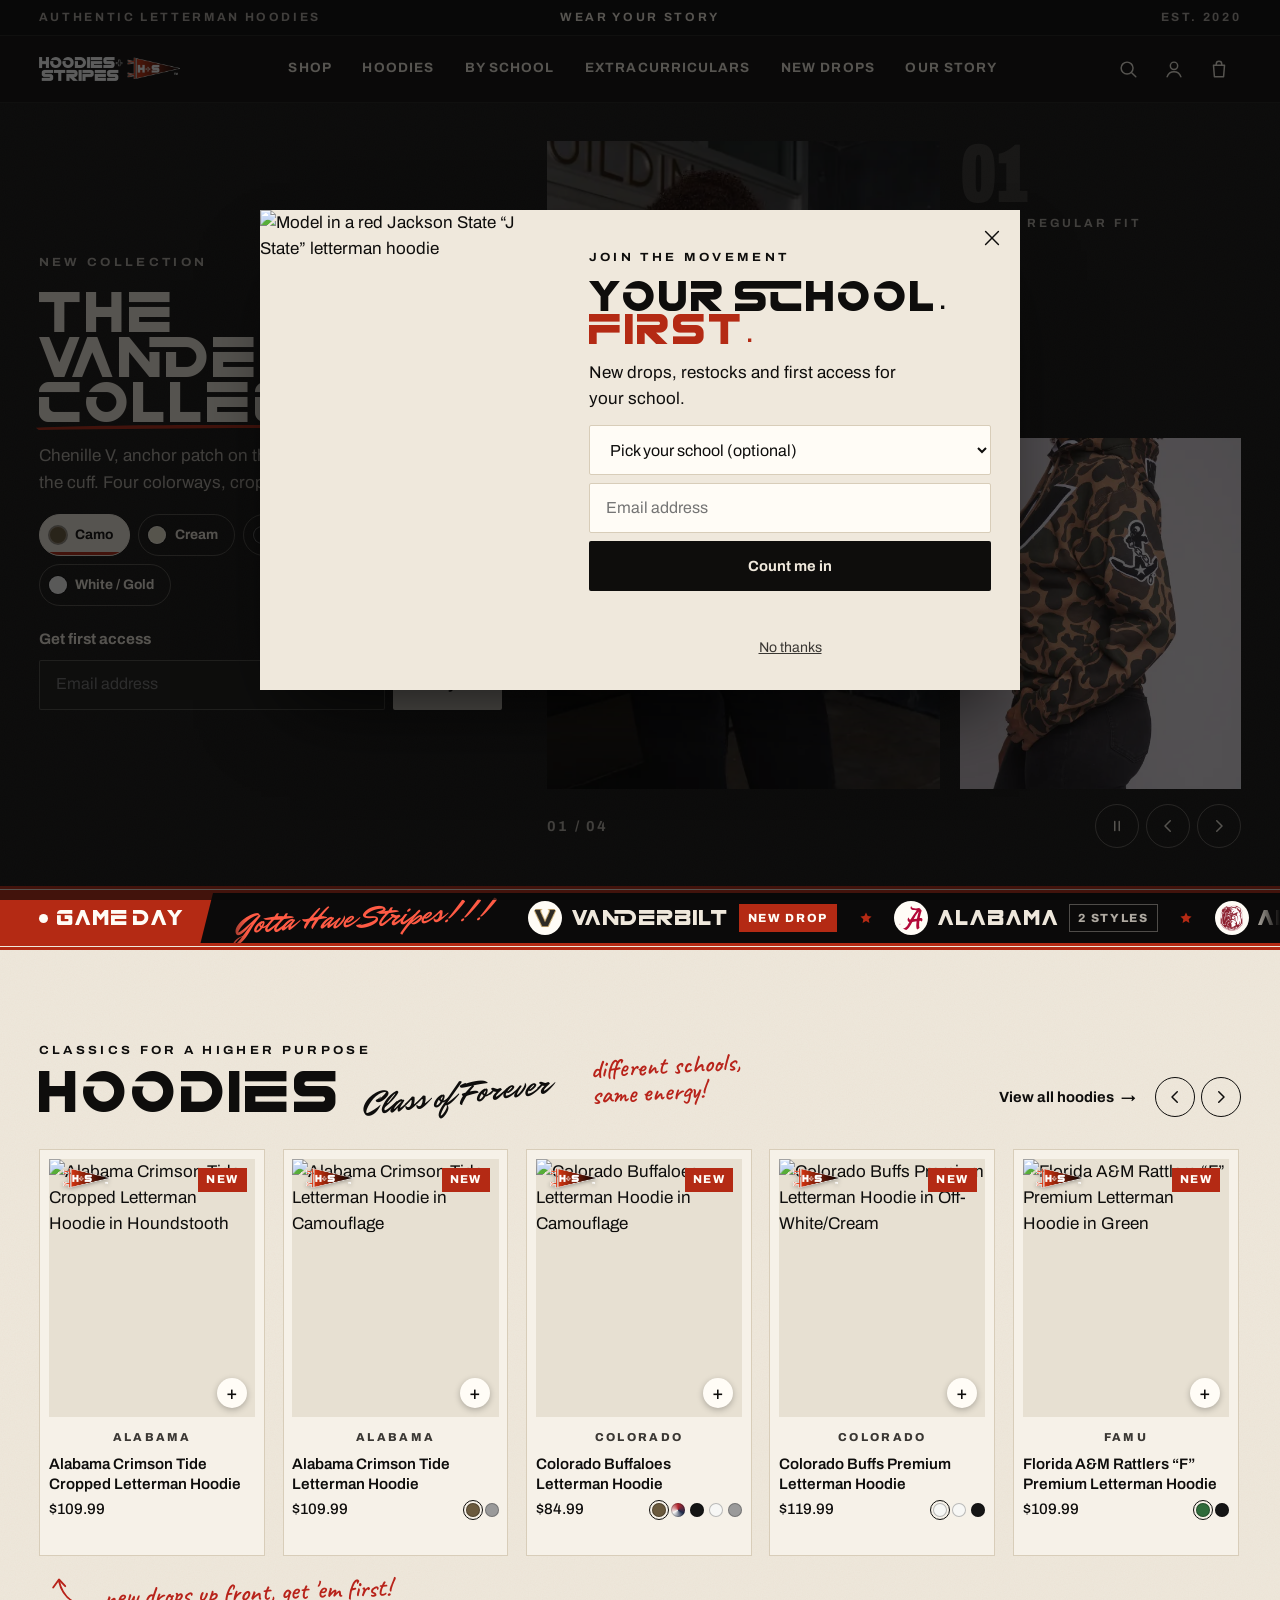
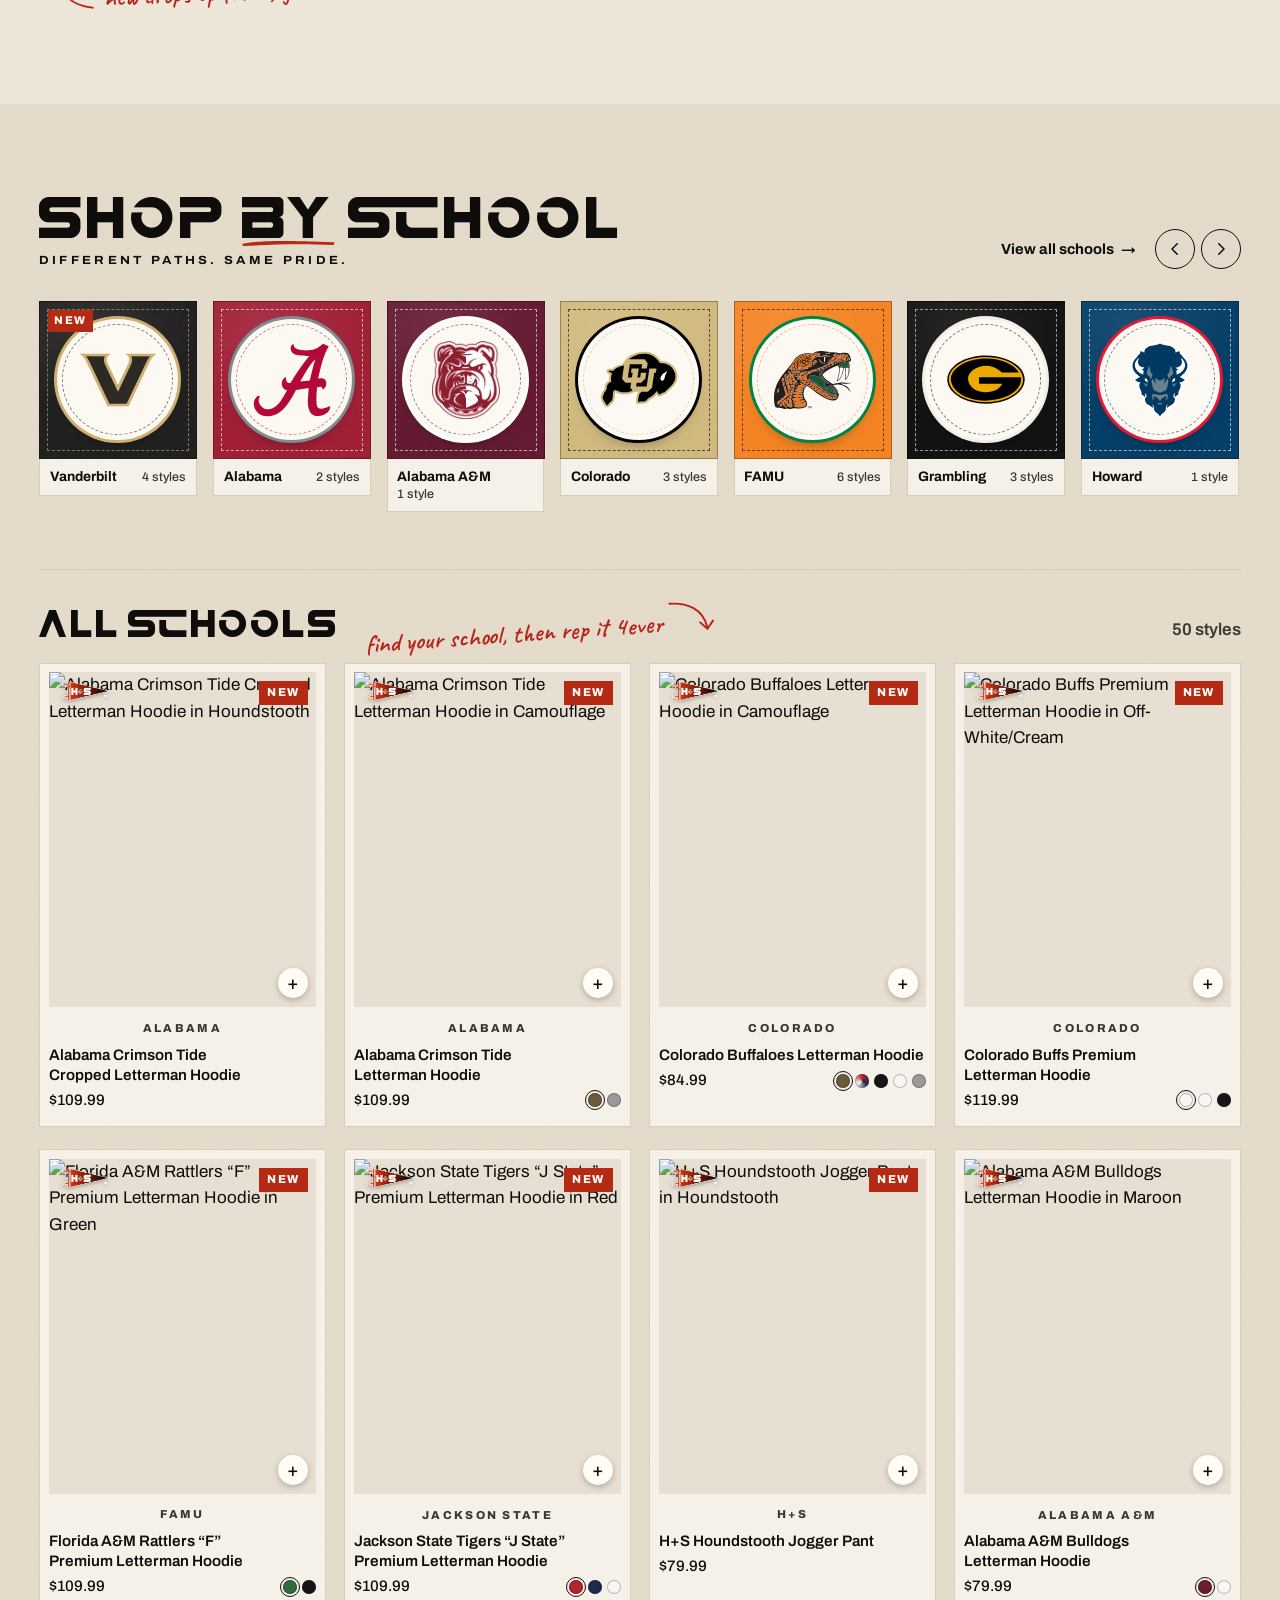
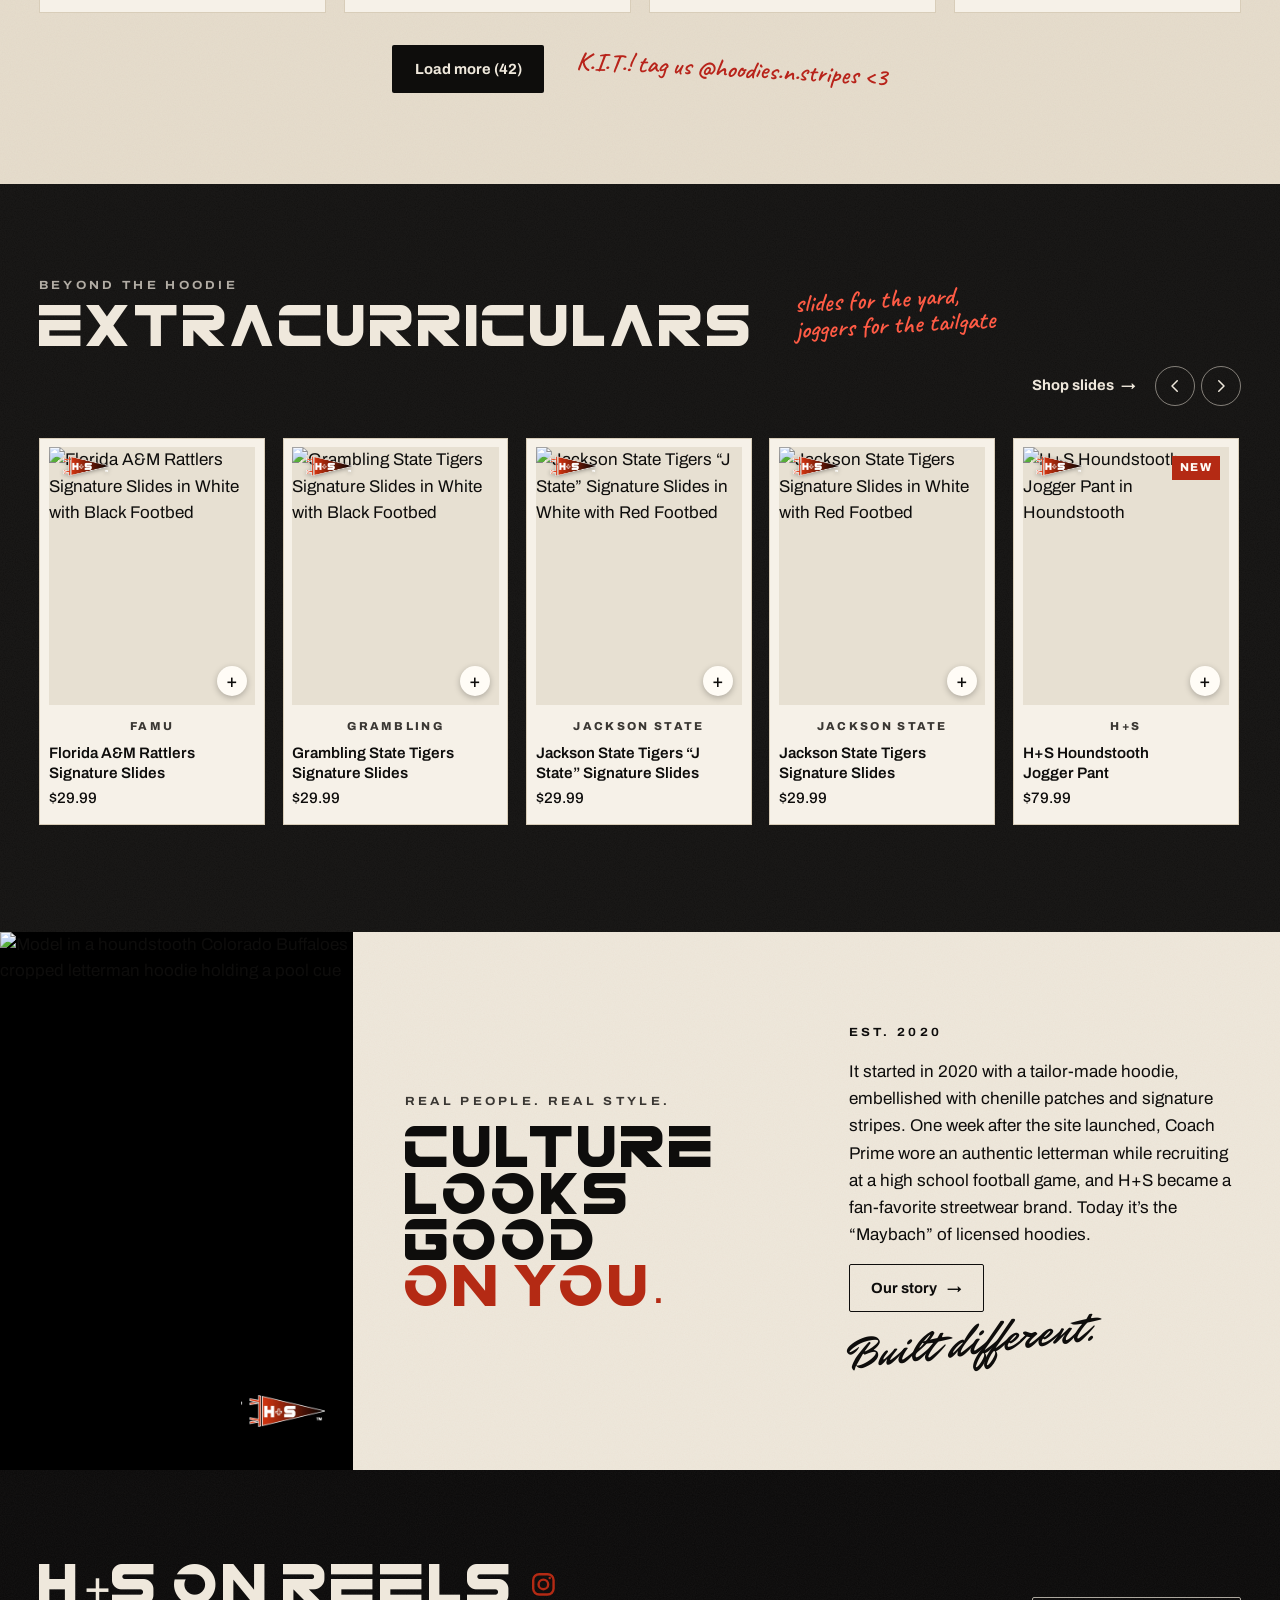
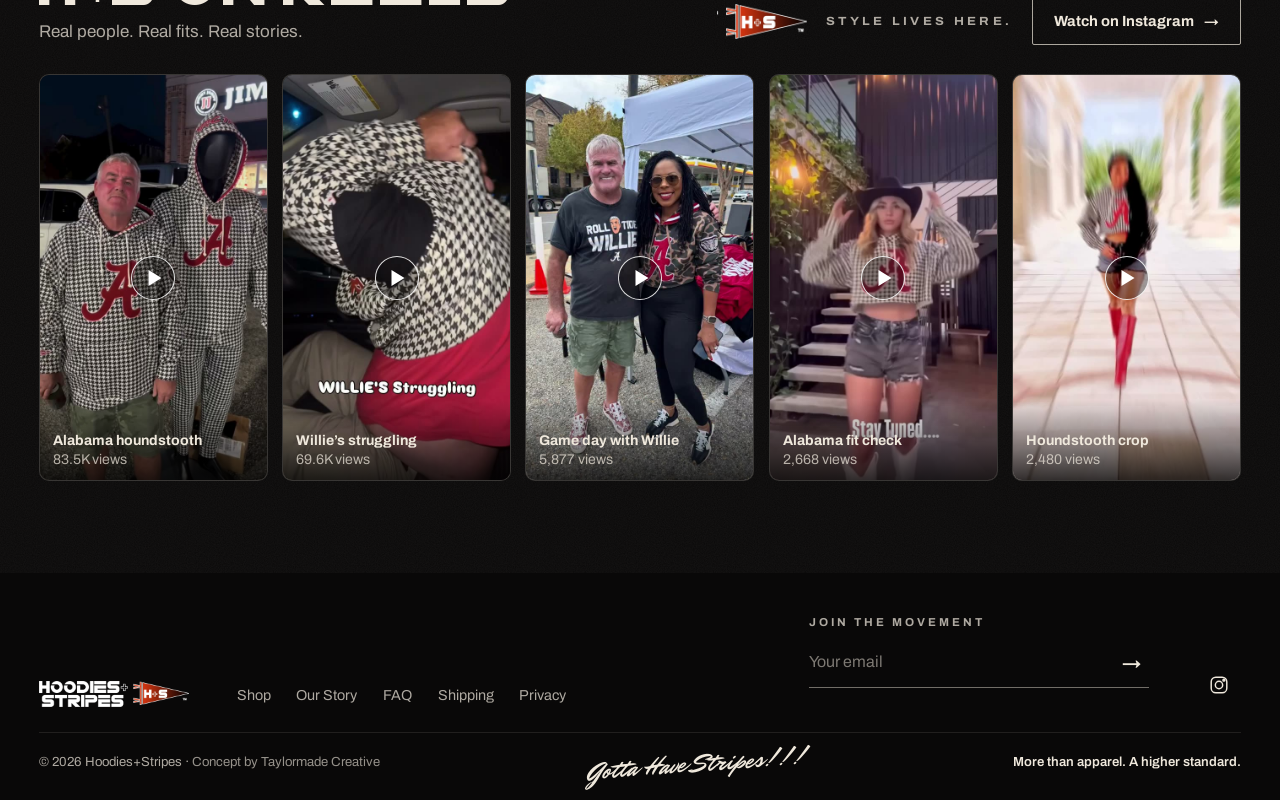
==== commit fb5fa33f: "Share card for link previews Co-Authored-By: Claude Opus 5.5 <noreply@anthropic.com>" ====
--- a/index.html
+++ b/index.html
@@ -6,6 +6,17 @@
   <meta name="robots" content="noindex, nofollow">
   <title>Hoodies+Stripes · Authentic Letterman Hoodies</title>
   <meta name="description" content="Authentic letterman hoodies for the schools you rep. The new Vanderbilt collection, shop by school, slides and more. Gotta Have Stripes!!!">
+  <meta property="og:type" content="website">
+  <meta property="og:url" content="https://taylormadecreative.github.io/hoodiesnstripes-preview/">
+  <meta property="og:site_name" content="Hoodies+Stripes">
+  <meta property="og:title" content="Hoodies+Stripes · The Vanderbilt Collection">
+  <meta property="og:description" content="Authentic letterman hoodies for the schools you rep. The new Vanderbilt collection, in four colorways. Gotta Have Stripes!!!">
+  <meta property="og:image" content="https://taylormadecreative.github.io/hoodiesnstripes-preview/img/og/hoodiesnstripes-og.jpg">
+  <meta property="og:image:width" content="1200">
+  <meta property="og:image:height" content="630">
+  <meta property="og:image:alt" content="Hoodies+Stripes: The Vanderbilt Collection. A model in the camo Vanderbilt V hoodie at night.">
+  <meta name="twitter:card" content="summary_large_image">
+  <meta name="twitter:image" content="https://taylormadecreative.github.io/hoodiesnstripes-preview/img/og/hoodiesnstripes-og.jpg">
   <link rel="preconnect" href="https://fonts.googleapis.com">
   <link rel="preconnect" href="https://fonts.gstatic.com" crossorigin>
   <link rel="stylesheet" href="https://fonts.googleapis.com/css2?family=Archivo:wdth,wght@62..125,300..900&family=Caveat:wght@500;700&family=Mr+Dafoe&display=swap">
--- a/css/home.css
+++ b/css/home.css
@@ -191,7 +191,7 @@
 .ticker__item img { width: 34px; height: 34px; padding: 4px; object-fit: contain; border-radius: 50%; background: var(--white); }
 .ticker__item b { font-family: var(--brand); font-weight: 400; font-size: 1.05rem; text-transform: uppercase; transition: color .2s; }
 .ticker__item a:hover b, .ticker__item a:focus-visible b { color: var(--gel); }
-.ticker__tag { padding: .22rem .5rem; border: 1px solid rgba(239, 232, 220, .3); font-size: .68rem; font-weight: 800; letter-spacing: .14em; text-transform: uppercase; color: var(--on-dark-2); }
+.ticker__tag { padding: .22rem .5rem; border: 1px solid rgba(239, 232, 220, .3); font-size: .74rem; font-weight: 800; letter-spacing: .14em; text-transform: uppercase; color: var(--on-dark-2); }
 .ticker__tag--new { border-color: var(--hs-red); background: var(--hs-red); color: var(--white); }
 .ticker__sep { display: grid; place-items: center; padding: 0 .35rem; }
 .ticker__star { width: 14px; height: 14px; fill: var(--hs-red); }
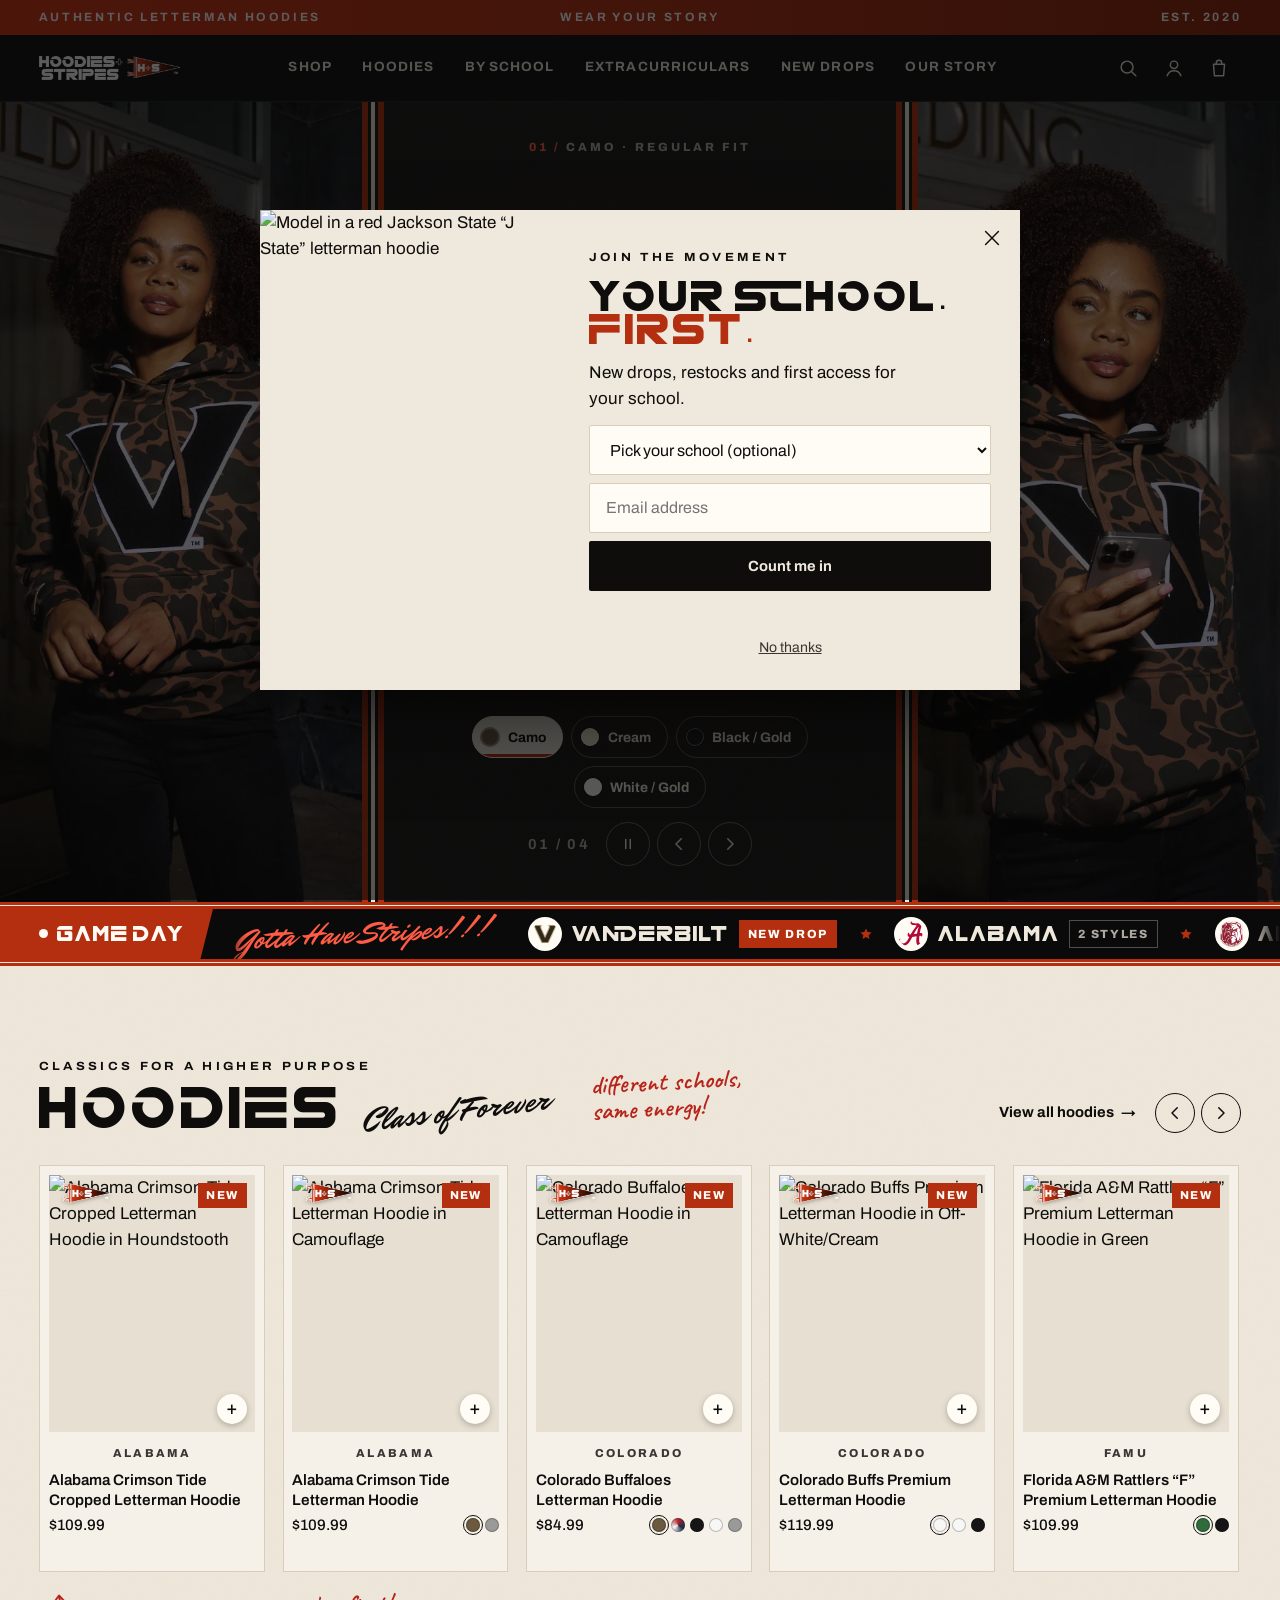
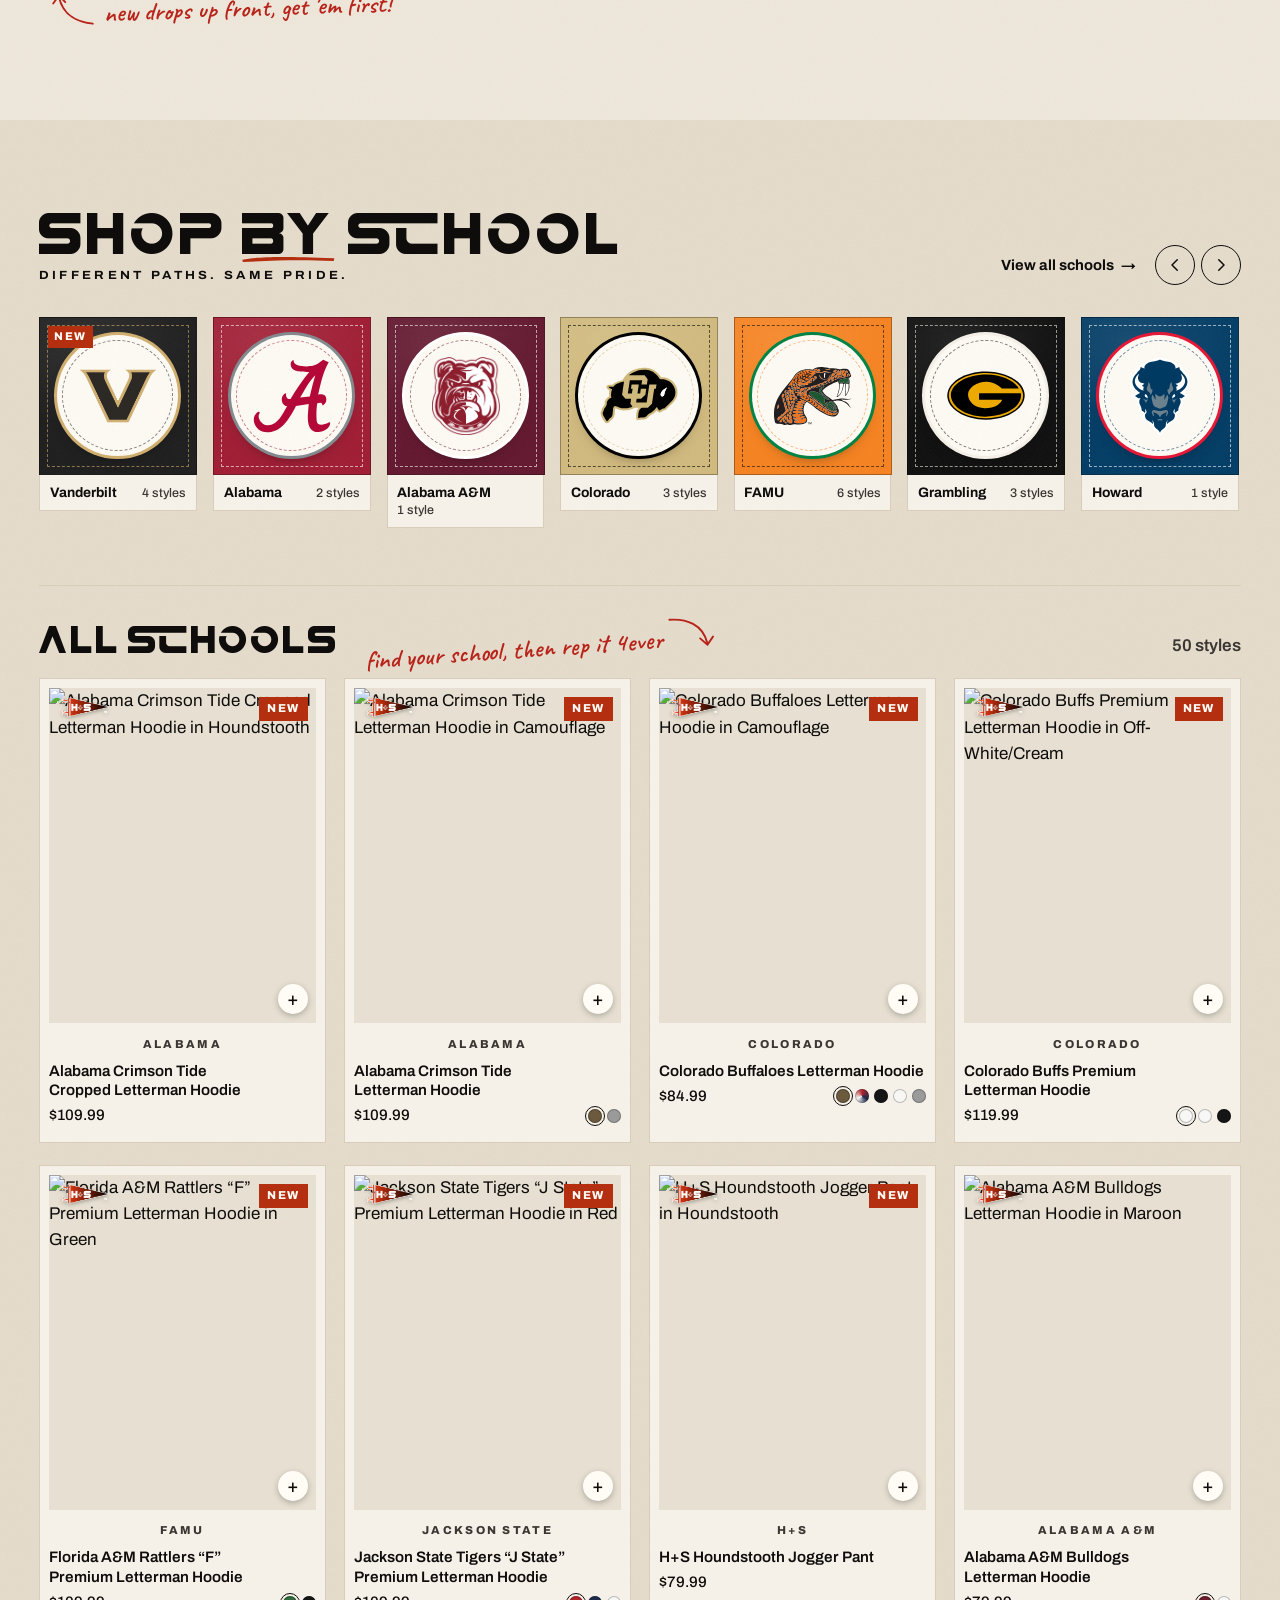
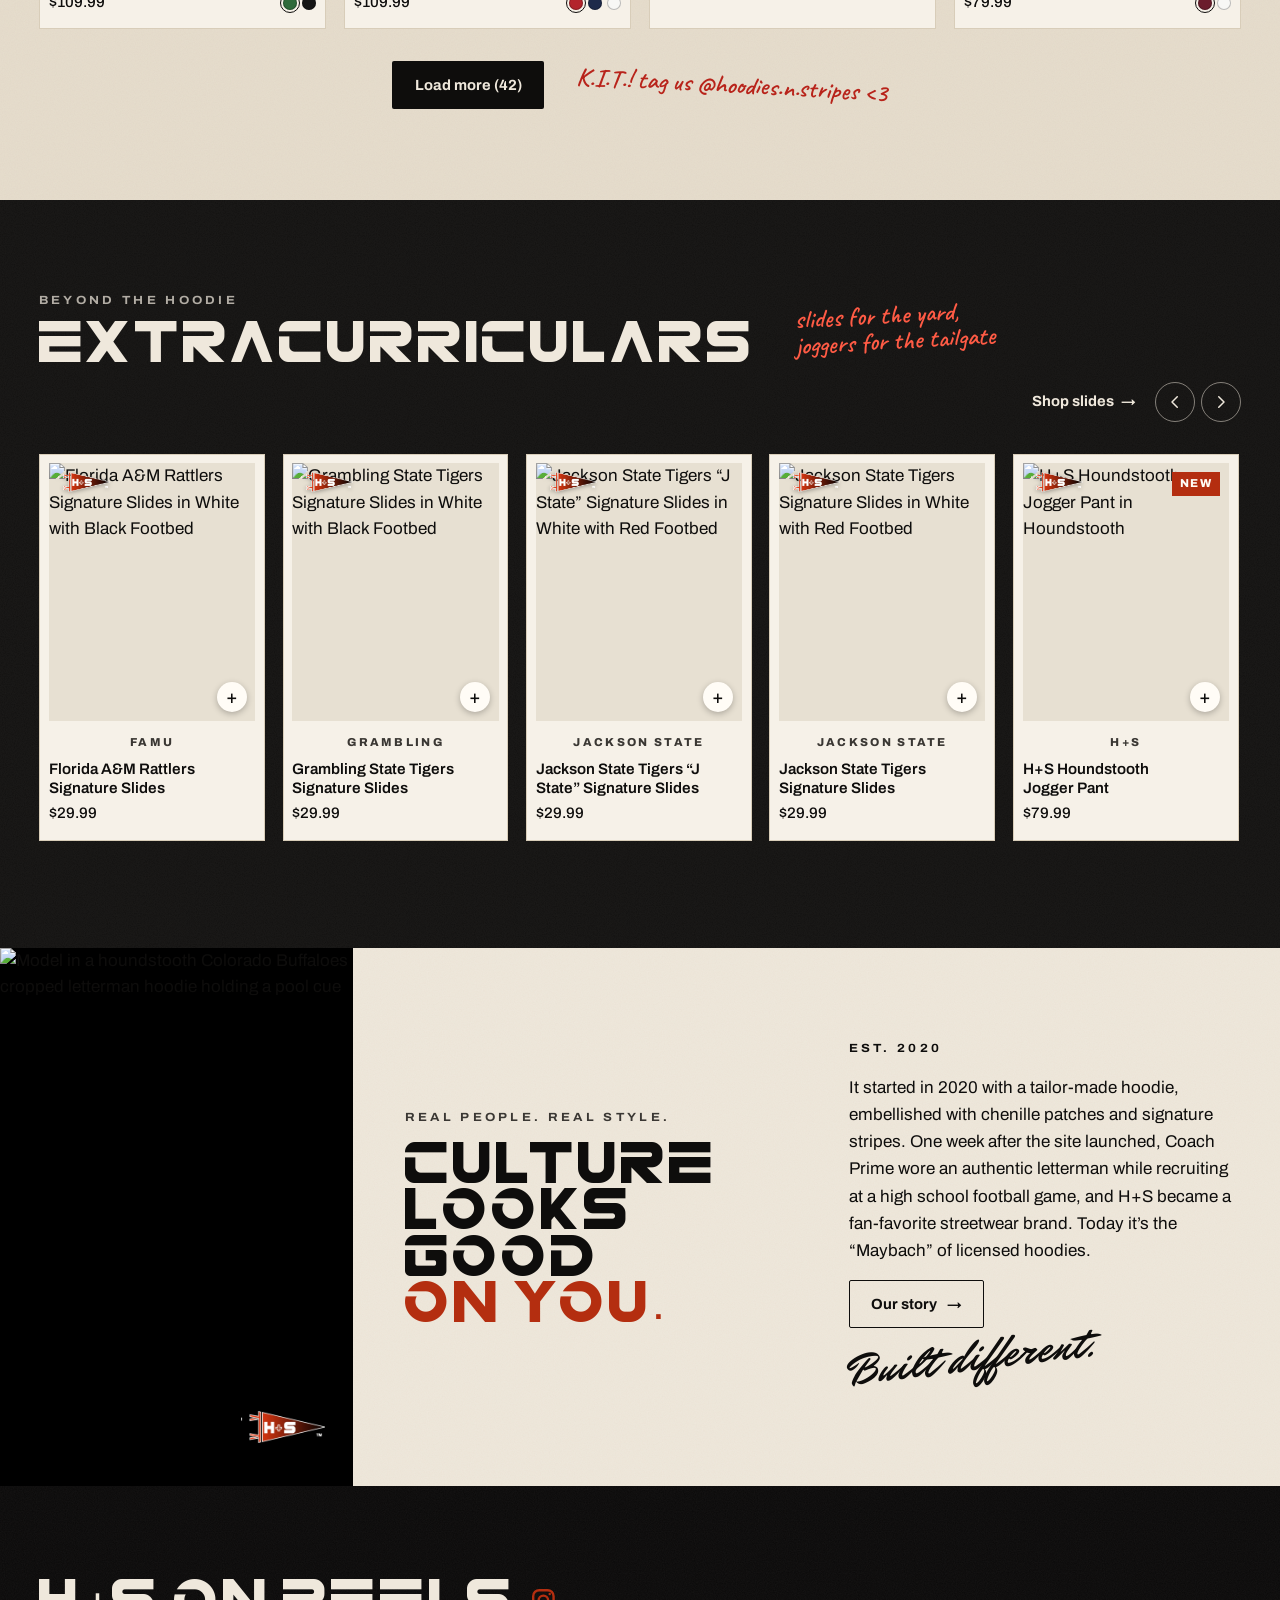
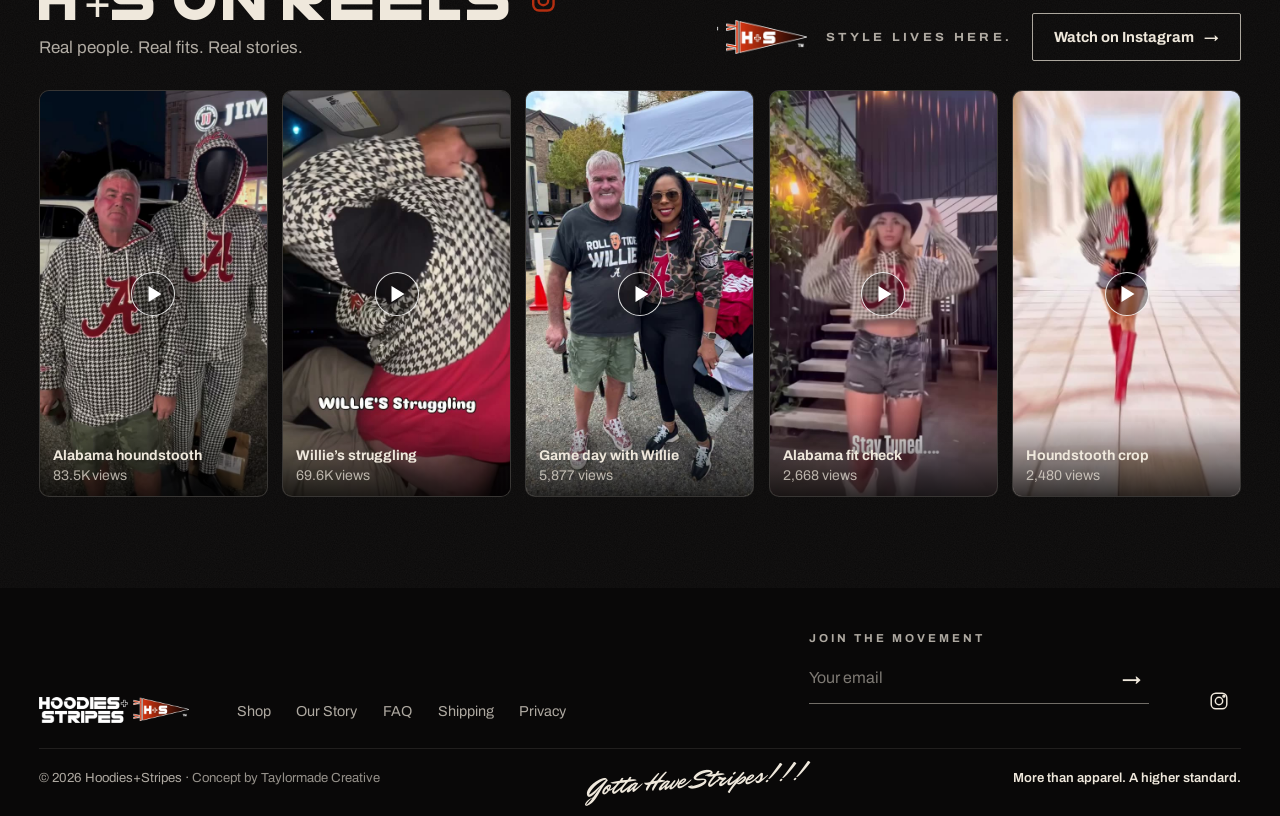
==== commit a450bb99: "Big hero, red top bar Co-Authored-By: Claude Opus 5.5 <noreply@anthropic.com>" ====
--- a/index.html
+++ b/index.html
@@ -82,11 +82,43 @@
 
   <main id="main">
     <section id="vanderbilt" class="vu" aria-labelledby="vu-title">
+      <div class="vu__slider" role="region" aria-roledescription="carousel" aria-label="Vanderbilt colorways">
+        <div class="vu-slides" data-slides>
+          <!-- build:vu-slides -->
+<figure class="vu-slide" id="vu-camo" role="group" aria-roledescription="slide" aria-label="1 of 4: Camo" data-colorway="camo" data-active>
+  <span class="vu-slide__frame"><img class="vu-slide__main" src="img/shoot/vu-dsc06519-1080.webp" srcset="img/shoot/vu-dsc06519-480.webp 480w, img/shoot/vu-dsc06519-800.webp 800w, img/shoot/vu-dsc06519-1080.webp 1080w" sizes="(min-width: 1000px) 50vw, 100vw" alt="Model in the camo Vanderbilt V hoodie at night, anchor patch on the sleeve" width="1080" height="1620" fetchpriority="high" decoding="async"></span>
+  <span class="vu-slide__frame vu-slide__frame--second"><img class="vu-slide__detail" src="img/shoot/vu-dsc06498-1080.webp" srcset="img/shoot/vu-dsc06498-480.webp 480w, img/shoot/vu-dsc06498-800.webp 800w, img/shoot/vu-dsc06498-1080.webp 1080w" sizes="(min-width: 1000px) 50vw, 1px" alt="Model outside a stone building in the camo Vanderbilt V hoodie, phone in hand" width="1080" height="1620" loading="lazy" decoding="async"></span>
+  <figcaption class="vu-slide__cap" data-n="01">Camo · Regular fit</figcaption>
+</figure>
+<figure class="vu-slide" id="vu-cream" role="group" aria-roledescription="slide" aria-label="2 of 4: Cream" data-colorway="cream">
+  <span class="vu-slide__frame"><img class="vu-slide__main" src="img/shoot/vu-6272-1080.webp" srcset="img/shoot/vu-6272-480.webp 480w, img/shoot/vu-6272-800.webp 800w, img/shoot/vu-6272-1080.webp 1080w" sizes="(min-width: 1000px) 50vw, 100vw" alt="Model in the cream Vanderbilt V hoodie, hands on hips" width="1080" height="1620" loading="lazy" decoding="async"></span>
+  <span class="vu-slide__frame vu-slide__frame--second"><img class="vu-slide__detail" src="img/shoot/vu-6275-1080.webp" srcset="img/shoot/vu-6275-480.webp 480w, img/shoot/vu-6275-800.webp 800w, img/shoot/vu-6275-1080.webp 1080w" sizes="(min-width: 1000px) 50vw, 1px" alt="Model pulling up the hood of the cream Vanderbilt hoodie" width="1080" height="1620" loading="lazy" decoding="async"></span>
+  <figcaption class="vu-slide__cap" data-n="02">Cream · Regular fit</figcaption>
+</figure>
+<figure class="vu-slide" id="vu-black" role="group" aria-roledescription="slide" aria-label="3 of 4: Black / Gold" data-colorway="black">
+  <span class="vu-slide__frame"><img class="vu-slide__main" src="img/shoot/vu-6374-1080.webp" srcset="img/shoot/vu-6374-480.webp 480w, img/shoot/vu-6374-800.webp 800w, img/shoot/vu-6374-1080.webp 1080w" sizes="(min-width: 1000px) 50vw, 100vw" alt="Smiling model in the black and gold Vanderbilt V hoodie" width="1080" height="1620" loading="lazy" decoding="async"></span>
+  <span class="vu-slide__frame vu-slide__frame--second"><img class="vu-slide__detail" src="img/shoot/vu-6352-1080.webp" srcset="img/shoot/vu-6352-480.webp 480w, img/shoot/vu-6352-800.webp 800w, img/shoot/vu-6352-1080.webp 1080w" sizes="(min-width: 1000px) 50vw, 1px" alt="Smiling model in the black and gold cropped Vanderbilt V hoodie" width="1080" height="1620" loading="lazy" decoding="async"></span>
+  <figcaption class="vu-slide__cap" data-n="03">Black / Gold · Regular + cropped</figcaption>
+</figure>
+<figure class="vu-slide" id="vu-white" role="group" aria-roledescription="slide" aria-label="4 of 4: White / Gold" data-colorway="white">
+  <span class="vu-slide__frame"><img class="vu-slide__main" src="img/shoot/vu-6407-1080.webp" srcset="img/shoot/vu-6407-480.webp 480w, img/shoot/vu-6407-800.webp 800w, img/shoot/vu-6407-1080.webp 1080w" sizes="(min-width: 1000px) 50vw, 100vw" alt="Model in the white Vanderbilt V hoodie, arms crossed" width="1080" height="1620" loading="lazy" decoding="async"></span>
+  <span class="vu-slide__frame vu-slide__frame--second"><img class="vu-slide__detail" src="img/shoot/vu-6417-1080.webp" srcset="img/shoot/vu-6417-480.webp 480w, img/shoot/vu-6417-800.webp 800w, img/shoot/vu-6417-1080.webp 1080w" sizes="(min-width: 1000px) 50vw, 1px" alt="Back of the white hoodie with Vanderbilt across the hood" width="1080" height="1620" loading="lazy" decoding="async"></span>
+  <figcaption class="vu-slide__cap" data-n="04">White / Gold · Regular + cropped</figcaption>
+</figure>
+<!-- /build:vu-slides -->
+        </div>
+      </div>
+      <div class="vu__shade" aria-hidden="true"></div>
       <div class="vu__copy">
         <p class="eyebrow eyebrow--light" data-reveal>New collection</p>
         <h1 id="vu-title" class="vu__title" data-reveal style="--d:.08s">The Vanderbilt <span class="vu__u">Collection<svg class="brush" viewBox="0 0 300 24" preserveAspectRatio="none" aria-hidden="true"><path d="M4 15 C 60 7, 120 6, 296 11 L 294 18 C 190 14, 110 16, 6 21 Z"/></svg></span></h1>
-        <p class="vu__lede" data-reveal style="--d:.16s">Chenille V, anchor patch on the sleeve, stripes on the cuff. Four colorways, cropped and regular.</p>
-        <div class="vu-tabs" role="tablist" aria-label="Colorways" data-reveal style="--d:.24s">
+        <div class="vu__ctas" data-reveal style="--d:.18s">
+          <a class="btn btn--light" href="#shop" data-pick="vanderbilt">Shop Vanderbilt <span class="btn__arrow" aria-hidden="true">→</span></a>
+          <a class="btn btn--outline-light" href="#hoodies">All hoodies</a>
+        </div>
+      </div>
+      <div class="vu__nav" data-reveal style="--d:.26s">
+        <div class="vu-tabs" role="tablist" aria-label="Colorways">
           <!-- build:vu-tabs -->
 <button class="vu-tab" type="button" role="tab" id="vu-tab-camo" aria-controls="vu-camo" aria-selected="true" data-slide-to="0" style="--dot:#6b5a3e"><span class="vu-tab__dot" aria-hidden="true"></span>Camo<span class="vu-tab__bar" aria-hidden="true"></span></button>
 <button class="vu-tab" type="button" role="tab" id="vu-tab-cream" aria-controls="vu-cream" aria-selected="false" data-slide-to="1" style="--dot:#efe8d2"><span class="vu-tab__dot" aria-hidden="true"></span>Cream<span class="vu-tab__bar" aria-hidden="true"></span></button>
@@ -94,49 +126,17 @@
 <button class="vu-tab" type="button" role="tab" id="vu-tab-white" aria-controls="vu-white" aria-selected="false" data-slide-to="3" style="--dot:#f7f7f5"><span class="vu-tab__dot" aria-hidden="true"></span>White / Gold<span class="vu-tab__bar" aria-hidden="true"></span></button>
 <!-- /build:vu-tabs -->
         </div>
-        <form class="capture capture--dark" data-reveal style="--d:.32s" data-capture data-source="hero" data-success="You’re first in line for Vanderbilt." novalidate>
-          <label class="capture__label" for="vandy-email">Get first access</label>
-          <input id="vandy-email" type="email" name="email" autocomplete="email" inputmode="email" placeholder="Email address" required>
-          <button type="submit">Notify me</button>
-          <p class="capture__status" data-status aria-live="polite"></p>
-        </form>
-      </div>
-      <div class="vu__slider" role="region" aria-roledescription="carousel" aria-label="Vanderbilt colorways">
-        <div class="vu-slides" data-slides>
-          <!-- build:vu-slides -->
-<figure class="vu-slide" id="vu-camo" role="group" aria-roledescription="slide" aria-label="1 of 4: Camo" data-colorway="camo">
-  <span class="vu-slide__frame"><img class="vu-slide__main" src="img/shoot/vu-dsc06519-1080.webp" srcset="img/shoot/vu-dsc06519-480.webp 480w, img/shoot/vu-dsc06519-800.webp 800w, img/shoot/vu-dsc06519-1080.webp 1080w" sizes="(min-width: 1000px) 34vw, 100vw" alt="Model in the camo Vanderbilt V hoodie at night, anchor patch on the sleeve" width="1080" height="1620" fetchpriority="high" decoding="async"></span>
-  <img class="vu-slide__detail" src="img/shoot/vu-6192-800.webp" srcset="img/shoot/vu-6192-480.webp 480w, img/shoot/vu-6192-800.webp 800w, img/shoot/vu-6192-1080.webp 1080w" sizes="(min-width: 1000px) 22vw, 1px" alt="Chenille anchor patch on the camo hoodie sleeve" width="1080" height="1620" loading="lazy" decoding="async">
-  <figcaption class="vu-slide__cap" data-n="01">Camo · Regular fit</figcaption>
-</figure>
-<figure class="vu-slide" id="vu-cream" role="group" aria-roledescription="slide" aria-label="2 of 4: Cream" data-colorway="cream">
-  <span class="vu-slide__frame"><img class="vu-slide__main" src="img/shoot/vu-6272-1080.webp" srcset="img/shoot/vu-6272-480.webp 480w, img/shoot/vu-6272-800.webp 800w, img/shoot/vu-6272-1080.webp 1080w" sizes="(min-width: 1000px) 34vw, 100vw" alt="Model in the cream Vanderbilt V hoodie, hands on hips" width="1080" height="1620" loading="lazy" decoding="async"></span>
-  <img class="vu-slide__detail" src="img/shoot/vu-6295-800.webp" srcset="img/shoot/vu-6295-480.webp 480w, img/shoot/vu-6295-800.webp 800w, img/shoot/vu-6295-1080.webp 1080w" sizes="(min-width: 1000px) 22vw, 1px" alt="Striped cuff and pennant patch on the cream hoodie" width="1080" height="1620" loading="lazy" decoding="async">
-  <figcaption class="vu-slide__cap" data-n="02">Cream · Regular fit</figcaption>
-</figure>
-<figure class="vu-slide" id="vu-black" role="group" aria-roledescription="slide" aria-label="3 of 4: Black / Gold" data-colorway="black">
-  <span class="vu-slide__frame"><img class="vu-slide__main" src="img/shoot/vu-6374-1080.webp" srcset="img/shoot/vu-6374-480.webp 480w, img/shoot/vu-6374-800.webp 800w, img/shoot/vu-6374-1080.webp 1080w" sizes="(min-width: 1000px) 34vw, 100vw" alt="Smiling model in the black and gold Vanderbilt V hoodie" width="1080" height="1620" loading="lazy" decoding="async"></span>
-  <img class="vu-slide__detail" src="img/shoot/vu-6316-800.webp" srcset="img/shoot/vu-6316-480.webp 480w, img/shoot/vu-6316-800.webp 800w, img/shoot/vu-6316-1080.webp 1080w" sizes="(min-width: 1000px) 22vw, 1px" alt="Black and gold cropped hoodie with the anchor sleeve patch" width="1080" height="1620" loading="lazy" decoding="async">
-  <figcaption class="vu-slide__cap" data-n="03">Black / Gold · Regular + cropped</figcaption>
-</figure>
-<figure class="vu-slide" id="vu-white" role="group" aria-roledescription="slide" aria-label="4 of 4: White / Gold" data-colorway="white">
-  <span class="vu-slide__frame"><img class="vu-slide__main" src="img/shoot/vu-6407-1080.webp" srcset="img/shoot/vu-6407-480.webp 480w, img/shoot/vu-6407-800.webp 800w, img/shoot/vu-6407-1080.webp 1080w" sizes="(min-width: 1000px) 34vw, 100vw" alt="Model in the white Vanderbilt V hoodie, arms crossed" width="1080" height="1620" loading="lazy" decoding="async"></span>
-  <img class="vu-slide__detail" src="img/shoot/vu-6417-800.webp" srcset="img/shoot/vu-6417-480.webp 480w, img/shoot/vu-6417-800.webp 800w, img/shoot/vu-6417-1080.webp 1080w" sizes="(min-width: 1000px) 22vw, 1px" alt="Back of the white hoodie with Vanderbilt across the hood" width="1080" height="1620" loading="lazy" decoding="async">
-  <figcaption class="vu-slide__cap" data-n="04">White / Gold · Regular + cropped</figcaption>
-</figure>
-<!-- /build:vu-slides -->
-        </div>
-        <div class="vu__controls">
-          <span class="vu__count" data-slide-count>01 / 04</span>
-          <span class="vu__btns">
-            <button class="vu__btn" type="button" data-slide-pause aria-pressed="false" aria-label="Pause slideshow">
-              <svg class="vu__pause" viewBox="0 0 24 24" aria-hidden="true"><path d="M9 6v12M15 6v12"/></svg>
-              <svg class="vu__play" viewBox="0 0 24 24" aria-hidden="true"><path d="M8 5.5v13l10-6.5z"/></svg>
-            </button>
-            <button class="vu__btn" type="button" data-slide-prev aria-label="Previous colorway"><svg viewBox="0 0 24 24" aria-hidden="true"><path d="M15 5l-7 7 7 7"/></svg></button>
-            <button class="vu__btn" type="button" data-slide-next aria-label="Next colorway"><svg viewBox="0 0 24 24" aria-hidden="true"><path d="M9 5l7 7-7 7"/></svg></button>
-          </span>
-        </div>
+      </div>
+      <div class="vu__controls">
+        <span class="vu__count" data-slide-count>01 / 04</span>
+        <span class="vu__btns">
+          <button class="vu__btn" type="button" data-slide-pause aria-pressed="false" aria-label="Pause slideshow">
+            <svg class="vu__pause" viewBox="0 0 24 24" aria-hidden="true"><path d="M9 6v12M15 6v12"/></svg>
+            <svg class="vu__play" viewBox="0 0 24 24" aria-hidden="true"><path d="M8 5.5v13l10-6.5z"/></svg>
+          </button>
+          <button class="vu__btn" type="button" data-slide-prev aria-label="Previous colorway"><svg viewBox="0 0 24 24" aria-hidden="true"><path d="M15 5l-7 7 7 7"/></svg></button>
+          <button class="vu__btn" type="button" data-slide-next aria-label="Next colorway"><svg viewBox="0 0 24 24" aria-hidden="true"><path d="M9 5l7 7-7 7"/></svg></button>
+        </span>
       </div>
     </section>
 
--- a/css/tokens.css
+++ b/css/tokens.css
@@ -15,7 +15,7 @@
   --white: #fffcf6;
   --line: rgba(14, 13, 12, 0.12);
   --line-2: #d8cdb9;
-  --hs-red: #b42a14;
+  --hs-red: #b42e10;  /* sampled from the logo pennant (average of its sweep) */
   --hs-red-deep: #8a2008;
   --vandy-gold: #c9a35d; /* Vanderbilt campaign only, never the site theme */
   --on-dark: #efe8dc;
--- a/css/store.css
+++ b/css/store.css
@@ -39,8 +39,8 @@
 .icon-btn svg { width: 22px; height: 22px; fill: none; stroke: currentColor; stroke-width: 1.6; stroke-linecap: round; stroke-linejoin: round; }
 
 /* ---------- top bar + header ---------- */
-.topbar { display: grid; grid-template-columns: 1fr auto 1fr; align-items: center; gap: 1rem; padding: .5rem var(--gutter); background: #090808; color: var(--on-dark-2); font-size: .75rem; font-weight: 700; letter-spacing: .22em; text-transform: uppercase; border-bottom: 1px solid rgba(239, 232, 220, .1); }
-.topbar__mid { color: var(--on-dark); }
+.topbar { display: grid; grid-template-columns: 1fr auto 1fr; align-items: center; gap: 1rem; padding: .5rem var(--gutter); background-color: #b42e10; background-image: linear-gradient(90deg, #d03010 0%, #b42e10 50%, #882008 100%); color: var(--white); font-size: .75rem; font-weight: 700; letter-spacing: .22em; text-transform: uppercase; } /* the H+S pennant's own red sweep */
+.topbar__mid { color: var(--white); }
 .topbar__side--end { text-align: right; }
 @media (max-width: 760px) { .topbar { grid-template-columns: 1fr; text-align: center; } .topbar__side { display: none; } }
 
--- a/css/home.css
+++ b/css/home.css
@@ -2,36 +2,39 @@
    Hoodies+Stripes homepage sections. Shared pieces live in store.css.
    ========================================================================== */
 
-/* ---------- Vanderbilt on top: large photo slider, one slide per colorway ---------- */
-.vu { display: grid; grid-template-columns: minmax(0, .8fr) minmax(0, 1.2fr); align-items: center; gap: clamp(1.5rem, 3.5vw, 3.5rem); padding: clamp(1.5rem, 3vw, 2.5rem) var(--gutter); background-color: var(--night); background-image: var(--grain-dark); color: var(--on-dark); }
-.vu__copy { display: grid; justify-items: start; gap: 1.1rem; }
-.vu__title { font-family: var(--brand); font-weight: 400; font-synthesis: none; font-size: calc((100vw - 2 * var(--gutter)) / 10.2); line-height: 1; text-transform: uppercase; }
-@media (min-width: 1000px) { .vu__title { font-size: min(3.6rem, calc((100vw - 2 * var(--gutter) - 3.5vw) * .4 / 10.2)); } } /* "VANDERBILT" is 9.6em wide */
+/* ---------- Vanderbilt hero: a full-height photo each side, the type between them ----------
+   Portrait photos stay whole (scaled to the hero's height), so no type ever lands on the chenille V. */
+.vu { position: relative; isolation: isolate; height: clamp(600px, calc(100svh - 100px), 980px); overflow: hidden; background-color: var(--night); background-image: var(--grain-dark), radial-gradient(60% 55% at 50% 45%, rgba(180, 46, 16, .16), transparent 70%); color: var(--on-dark); }
+.vu__slider, .vu-slides { position: absolute; inset: 0; }
+.vu__slider { touch-action: pan-y; }
+.vu-slide { position: absolute; inset: 0; display: grid; grid-template-columns: 30% 40% 30%; margin: 0; opacity: 0; visibility: hidden; transition: opacity 1.1s var(--ease-out), visibility 0s linear 1.1s; }
+.vu-slide[data-active] { opacity: 1; visibility: visible; transition: opacity 1.1s var(--ease-out), visibility 0s; }
+.vu-slide__frame { position: relative; display: block; min-height: 0; overflow: hidden; }
+.vu-slide__frame--second { grid-column: 3; }
+.vu-slide__frame img { width: 100%; height: 100%; object-fit: cover; object-position: 50% 0%; }
+html.motion .vu-slide img { transition: transform 7s linear; transform-origin: 50% 30%; }
+html.motion .vu-slide[data-active] img { transform: scale(1.05); } /* slow push-in on the colorway you're looking at */
+/* varsity cuff stripes on the inner edge of each photo */
+.vu-slide__frame::after { content: ""; position: absolute; top: 0; bottom: 0; right: 0; width: 22px; background: linear-gradient(90deg, var(--hs-red) 0 6px, var(--night) 6px 9px, var(--cream) 9px 13px, var(--night) 13px 16px, var(--hs-red) 16px 22px); }
+.vu-slide__frame--second::after { right: auto; left: 0; }
+.vu-slide__cap { grid-column: 2; grid-row: 1; align-self: start; justify-self: center; margin-top: clamp(1.4rem, 4vh, 2.6rem); font-size: .74rem; font-weight: 800; letter-spacing: .26em; text-transform: uppercase; color: var(--on-dark-2); }
+.vu-slide__cap::before { content: attr(data-n) " / "; color: var(--gel); }
+.vu__shade { display: none; }
+.vu__copy { position: absolute; z-index: 2; left: 30%; width: 40%; top: 0; bottom: 0; display: grid; align-content: center; justify-items: center; gap: 1.1rem; padding: 0 clamp(1.4rem, 3vw, 3rem) 6.5rem; text-align: center; }
+.vu__title { font-family: var(--brand); font-weight: 400; font-synthesis: none; font-size: calc((100vw - 2 * var(--gutter)) / 10.2); line-height: 1.02; text-transform: uppercase; }
+@media (min-width: 1000px) { .vu__title { font-size: min(4.4rem, calc(40vw / 11.4)); } } /* "VANDERBILT" (9.6em) fits the middle column */
 .vu__u { position: relative; display: inline-block; }
-.vu__lede { max-width: 38ch; color: var(--on-dark-2); line-height: 1.55; }
-.vu__copy .capture { width: 100%; margin-top: .3rem; }
-
-.vu-tabs { display: flex; flex-wrap: wrap; gap: .5rem; }
-.vu-tab { position: relative; display: inline-flex; align-items: center; gap: .55rem; min-height: 42px; padding: 0 1rem 0 .55rem; overflow: hidden; border: 1px solid rgba(239, 232, 220, .28); border-radius: 999px; background: transparent; color: var(--on-dark); font-weight: 700; font-size: .86rem; cursor: pointer; transition: background-color .2s, color .2s, border-color .2s; }
+.vu__ctas { display: flex; flex-wrap: wrap; justify-content: center; gap: .75rem; margin-top: .4rem; }
+.vu__nav { position: absolute; z-index: 2; left: 30%; width: 40%; bottom: calc(clamp(1.4rem, 4vh, 2.4rem) + 3.6rem); display: flex; justify-content: center; padding: 0 1.4rem; }
+.vu__controls { position: absolute; z-index: 2; left: 30%; width: 40%; bottom: clamp(1.4rem, 4vh, 2.4rem); display: flex; align-items: center; justify-content: center; gap: 1rem; }
+.vu-tabs { display: flex; flex-wrap: wrap; justify-content: center; gap: .5rem; }
+.vu-tab { position: relative; display: inline-flex; align-items: center; gap: .55rem; min-height: 42px; padding: 0 1rem 0 .55rem; overflow: hidden; border: 1px solid rgba(239, 232, 220, .3); border-radius: 999px; background: transparent; color: var(--on-dark); font-weight: 700; font-size: .86rem; cursor: pointer; transition: background-color .2s, color .2s, border-color .2s; }
 .vu-tab:hover { border-color: var(--on-dark); }
 .vu-tab__dot { width: 18px; height: 18px; border-radius: 50%; background: var(--dot); box-shadow: inset 0 0 0 1px rgba(255, 255, 255, .35), 0 0 0 1px rgba(0, 0, 0, .4); }
 .vu-tab[aria-selected="true"] { background: var(--on-dark); border-color: var(--on-dark); color: var(--ink); }
 .vu-tab__bar { position: absolute; left: 0; right: 0; bottom: 0; height: 3px; background: var(--hs-red); transform: scaleX(0); transform-origin: left; }
 .vu.is-playing .vu-tab[aria-selected="true"] .vu-tab__bar { animation: vu-progress var(--vu-interval, 6s) linear forwards; }
 @keyframes vu-progress { to { transform: scaleX(1); } }
-
-.vu__slider { display: grid; gap: .9rem; min-width: 0; }
-.vu-slides { position: relative; display: grid; grid-auto-flow: column; grid-auto-columns: 100%; height: clamp(520px, calc(88svh - 9rem), 800px); overflow-x: auto; overscroll-behavior-x: contain; scroll-snap-type: x mandatory; scrollbar-width: none; }
-.vu-slides::-webkit-scrollbar { display: none; }
-.vu-slide { display: grid; grid-template-columns: minmax(0, 1.4fr) minmax(0, 1fr); grid-template-rows: 1fr auto; gap: 0 clamp(.8rem, 1.6vw, 1.4rem); min-height: 0; margin: 0; scroll-snap-align: start; }
-.vu-slide__frame { grid-row: 1 / -1; display: block; min-height: 0; overflow: hidden; }
-.vu-slide__main { width: 100%; height: 100%; object-fit: cover; object-position: 50% 28%; }
-html.motion .vu-slide__main { transition: transform 7s linear; }
-html.motion .vu-slide[data-active] .vu-slide__main { transform: scale(1.06); } /* slow push-in on the slide you're looking at */
-.vu-slide__cap { grid-column: 2; grid-row: 1; align-self: start; font-size: .74rem; font-weight: 700; letter-spacing: .26em; text-transform: uppercase; color: var(--on-dark-2); }
-.vu-slide__cap::before { content: attr(data-n); display: block; margin-bottom: .35rem; font-size: clamp(3.4rem, 2rem + 4vw, 6.4rem); font-weight: 900; font-variation-settings: "wdth" 62; line-height: .8; letter-spacing: 0; color: rgba(239, 232, 220, .16); }
-.vu-slide__detail { grid-column: 2; grid-row: 2; width: 100%; height: auto; aspect-ratio: 4 / 5; object-fit: cover; }
-.vu__controls { display: flex; align-items: center; justify-content: space-between; gap: 1rem; }
 .vu__count { font-size: .9rem; font-weight: 700; letter-spacing: .16em; font-variant-numeric: tabular-nums; color: var(--on-dark-2); }
 .vu__btns { display: flex; gap: .45rem; }
 .vu__btn { display: grid; place-items: center; width: 44px; height: 44px; padding: 0; border: 1px solid rgba(239, 232, 220, .35); border-radius: 50%; background: transparent; color: var(--on-dark); cursor: pointer; transition: background-color .2s, color .2s; }
@@ -42,16 +45,21 @@
 .vu__btn[aria-pressed="true"] .vu__pause { display: none; }
 html:not(.js) .vu__btns { display: none; }
 @media (max-width: 999px) {
-  .vu { grid-template-columns: 1fr; gap: 1.4rem; padding: 0 0 2.6rem; }
-  .vu__slider { order: -1; gap: .7rem; }
-  .vu-slides { height: auto; }
-  .vu-slide { grid-template-columns: 1fr; grid-template-rows: auto auto; }
-  .vu-slide__frame { grid-row: 1; }
-  .vu-slide__main { height: auto; aspect-ratio: 4 / 5; }
-  .vu-slide__detail { display: none; }
-  .vu-slide__cap { grid-column: 1; grid-row: 2; padding: .7rem var(--gutter) 0; }
-  .vu-slide__cap::before { display: none; }
-  .vu__controls, .vu__copy { padding: 0 var(--gutter); }
+  /* phone/tablet: one full-height photo; type in the open space below the chest lettering */
+  .vu { height: clamp(560px, calc(100svh - 92px), 880px); }
+  .vu-slide { grid-template-columns: 1fr; }
+  .vu-slide__frame--second, .vu-slide__cap, .vu-slide__frame::after { display: none; }
+  .vu__shade { display: block; position: absolute; z-index: 1; inset: auto 0 0 0; height: 46%; pointer-events: none; background: linear-gradient(0deg, rgba(10, 9, 9, .94) 0%, rgba(10, 9, 9, .7) 45%, rgba(10, 9, 9, 0) 100%); }
+  .vu__copy { top: auto; left: var(--gutter); right: var(--gutter); width: auto; bottom: 4.6rem; align-content: end; justify-items: start; gap: .7rem; padding: 0; text-align: left; }
+  .vu__title { font-size: calc((100vw - 2 * var(--gutter)) / 12.5); }
+  .vu__copy > .eyebrow { display: none; } /* the headline already says it; keeps the type clear of the V */
+  .vu__ctas { justify-content: flex-start; margin-top: .2rem; }
+  .vu__nav { left: var(--gutter); right: calc(var(--gutter) + 9.6rem); width: auto; bottom: 1rem; justify-content: flex-start; padding: 0; }
+  .vu-tabs { flex-wrap: nowrap; justify-content: flex-start; overflow-x: auto; scrollbar-width: none; }
+  .vu-tabs::-webkit-scrollbar { display: none; }
+  .vu-tab { flex: none; }
+  .vu__controls { left: auto; right: var(--gutter); width: auto; bottom: 1rem; }
+  .vu__count { display: none; }
 }
 
 /* ---------- yearbook notes: ballpoint on cream, gel pen on dark ---------- */
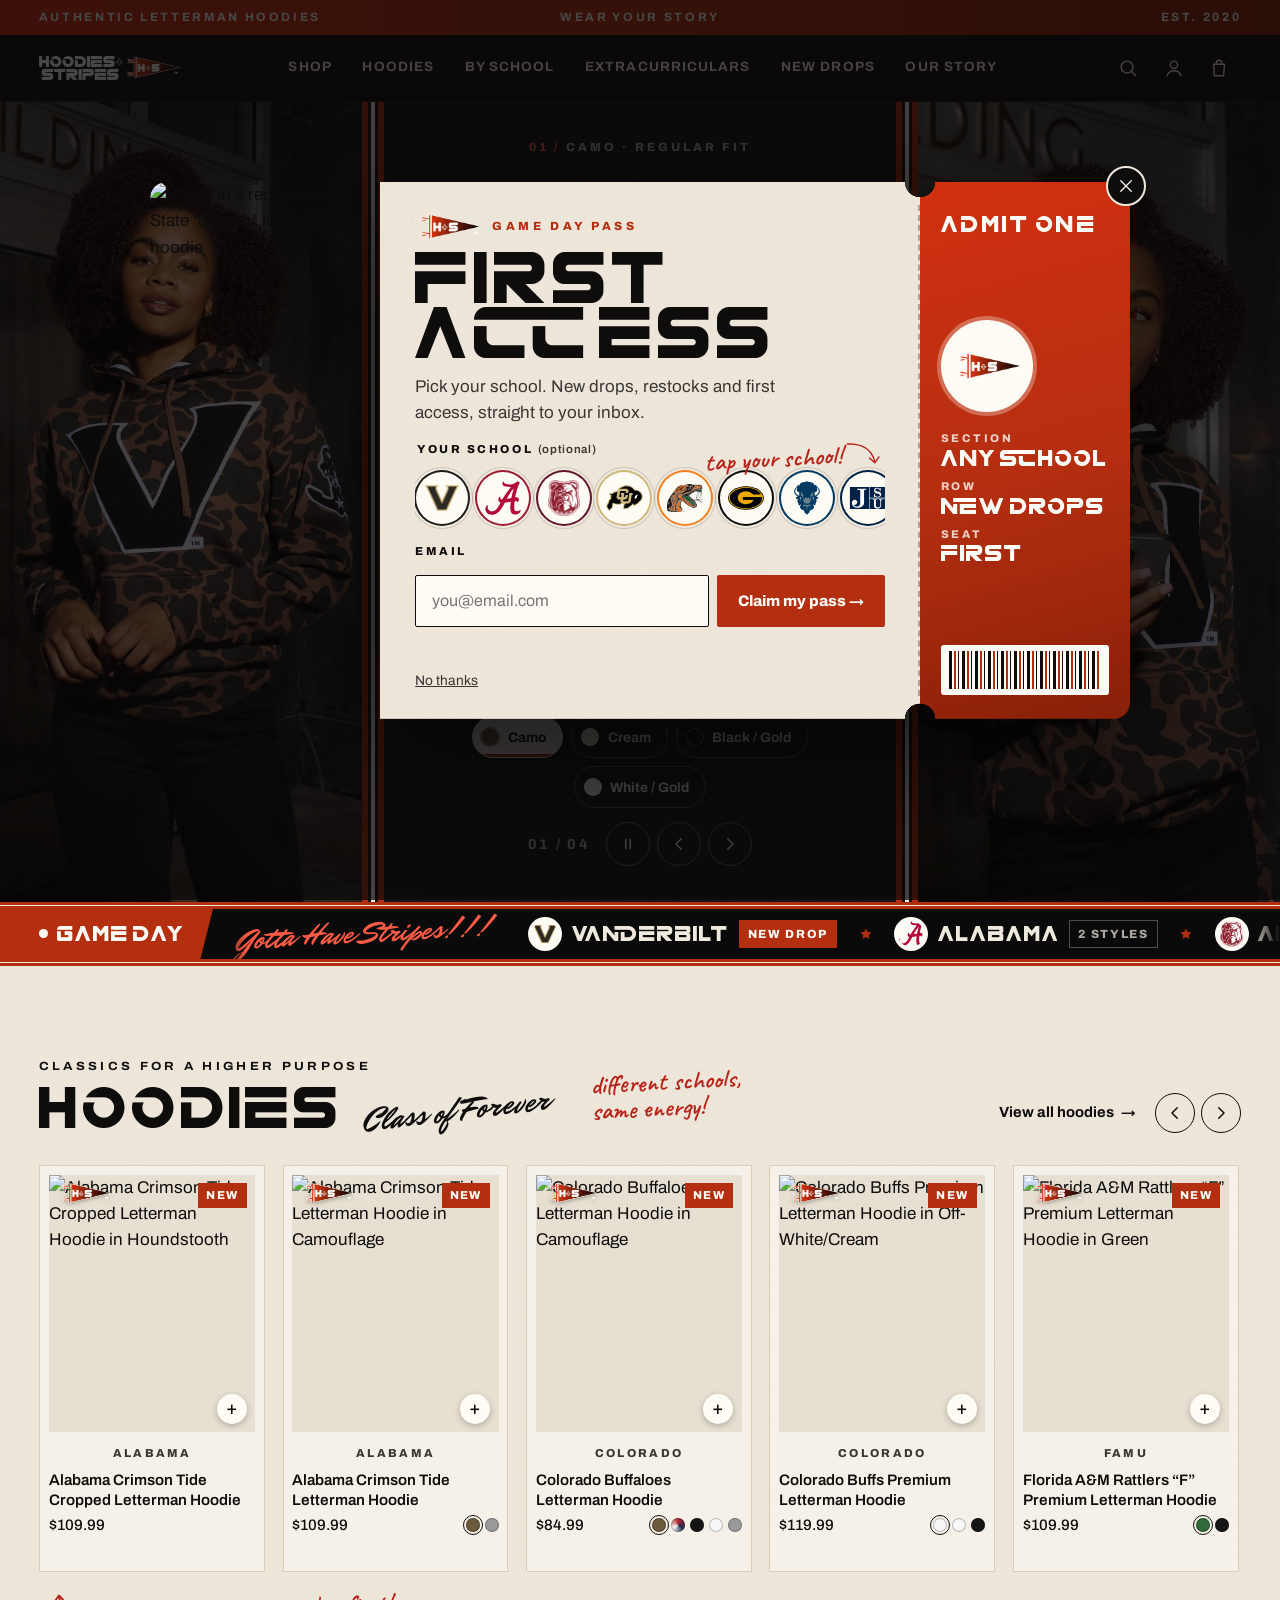
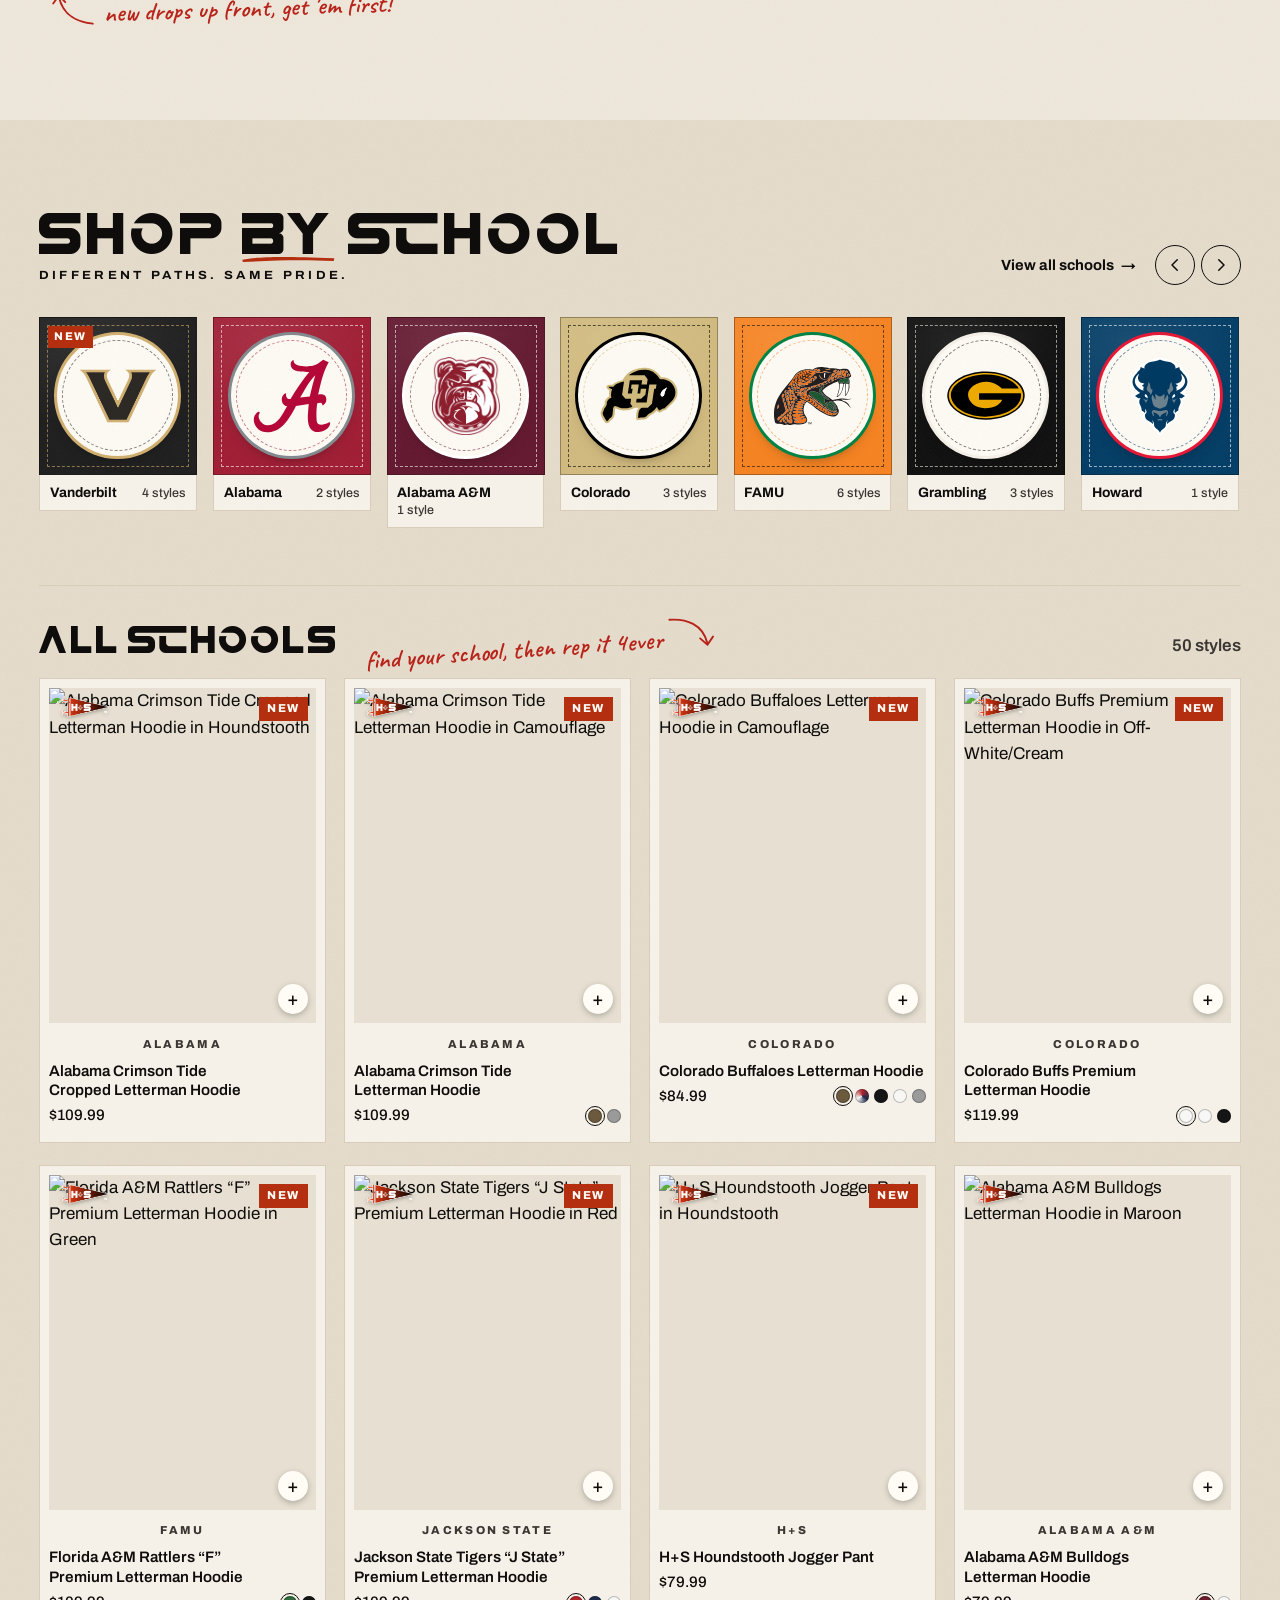
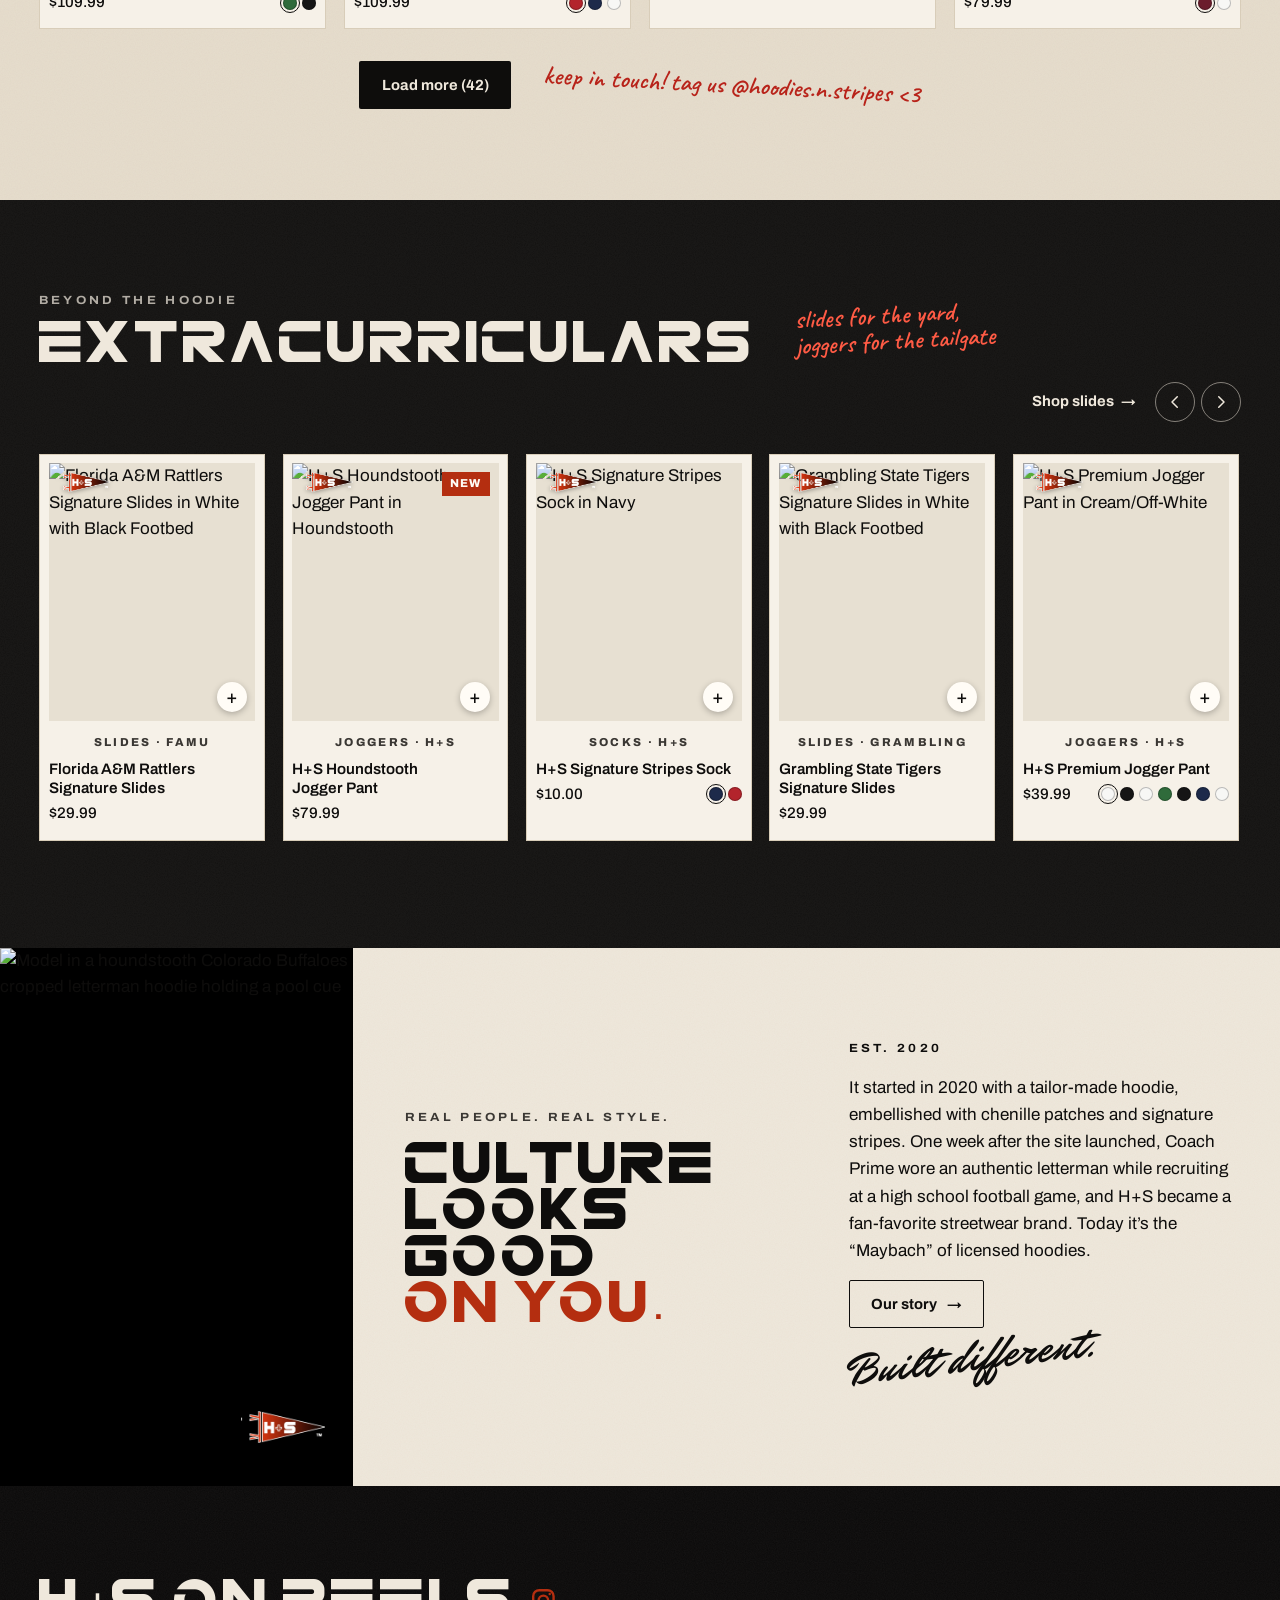
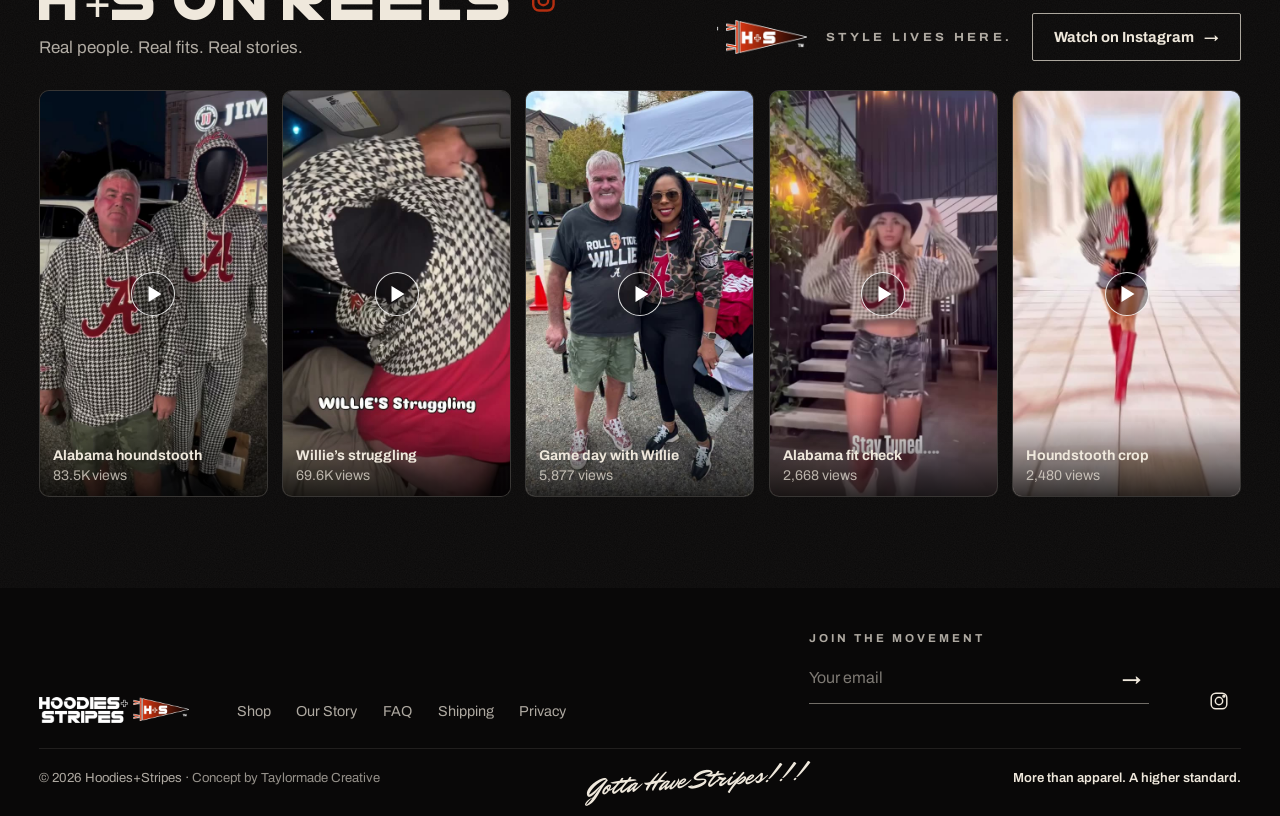
==== commit 0e292a74: "Game Day Pass popup, mixed extracurriculars Co-Authored-By: Claude Opus 5.5 <noreply@anthropic.com>" ====
--- a/index.html
+++ b/index.html
@@ -771,7 +771,7 @@
         </div>
         <div class="shop__more">
           <button class="btn btn--dark" type="button" data-load-more hidden>Load more</button>
-          <p class="note note--kit" aria-hidden="true" data-write>K.I.T.! tag us @hoodies.n.stripes &lt;3</p>
+          <p class="note note--kit" aria-hidden="true" data-write>keep in touch! tag us @hoodies.n.stripes &lt;3</p>
         </div>
       </div>
     </section>
@@ -797,23 +797,47 @@
 <article class="card" data-school="famu" data-category="slides">
   <a class="card__media" href="https://www.hoodiesnstripes.com/products/florida-a-m-rattlers-1" tabindex="-1" aria-hidden="true"><img class="card__img" src="https://cdn.shopify.com/s/files/1/0586/0042/3587/products/13F61866-C157-4F80-95DD-4A65DBA37ADB.jpg?v=1630653198&amp;width=600" srcset="https://cdn.shopify.com/s/files/1/0586/0042/3587/products/13F61866-C157-4F80-95DD-4A65DBA37ADB.jpg?v=1630653198&amp;width=400 400w, https://cdn.shopify.com/s/files/1/0586/0042/3587/products/13F61866-C157-4F80-95DD-4A65DBA37ADB.jpg?v=1630653198&amp;width=600 600w, https://cdn.shopify.com/s/files/1/0586/0042/3587/products/13F61866-C157-4F80-95DD-4A65DBA37ADB.jpg?v=1630653198&amp;width=900 900w" sizes="(min-width: 1100px) 22vw, (min-width: 700px) 30vw, 46vw" alt="Florida A&amp;M Rattlers Signature Slides in White with Black Footbed" loading="lazy" decoding="async" width="600" height="750"></a>
   <div class="card__body">
-    <p class="card__eyebrow">FAMU</p>
+    <p class="card__eyebrow">Slides · FAMU</p>
     <h3 class="card__title"><a href="https://www.hoodiesnstripes.com/products/florida-a-m-rattlers-1">Florida A&amp;M Rattlers Signature Slides</a></h3>
     <div class="card__meta"><span class="card__price">$29.99</span></div>
   </div>
 </article>
+<article class="card" data-school="hs" data-category="joggers" data-new>
+  <a class="card__media" href="https://www.hoodiesnstripes.com/products/h-s-houndstooth-jogger-pant" tabindex="-1" aria-hidden="true"><span class="badge">New</span><img class="card__img" src="https://cdn.shopify.com/s/files/1/0586/0042/3587/files/9E6F2ED8-A12C-4291-8846-78F973B3305F.jpg?v=1760404177&amp;width=600" srcset="https://cdn.shopify.com/s/files/1/0586/0042/3587/files/9E6F2ED8-A12C-4291-8846-78F973B3305F.jpg?v=1760404177&amp;width=400 400w, https://cdn.shopify.com/s/files/1/0586/0042/3587/files/9E6F2ED8-A12C-4291-8846-78F973B3305F.jpg?v=1760404177&amp;width=600 600w, https://cdn.shopify.com/s/files/1/0586/0042/3587/files/9E6F2ED8-A12C-4291-8846-78F973B3305F.jpg?v=1760404177&amp;width=900 900w" sizes="(min-width: 1100px) 22vw, (min-width: 700px) 30vw, 46vw" alt="H+S Houndstooth Jogger Pant in Houndstooth" loading="lazy" decoding="async" width="600" height="750"><img class="card__img card__img--alt" src="https://cdn.shopify.com/s/files/1/0586/0042/3587/files/IMG-4887.jpg?v=1760404169&amp;width=600" srcset="https://cdn.shopify.com/s/files/1/0586/0042/3587/files/IMG-4887.jpg?v=1760404169&amp;width=400 400w, https://cdn.shopify.com/s/files/1/0586/0042/3587/files/IMG-4887.jpg?v=1760404169&amp;width=600 600w, https://cdn.shopify.com/s/files/1/0586/0042/3587/files/IMG-4887.jpg?v=1760404169&amp;width=900 900w" sizes="(min-width: 1100px) 22vw, (min-width: 700px) 30vw, 46vw" alt="" loading="lazy" decoding="async" width="600" height="750"></a>
+  <div class="card__body">
+    <p class="card__eyebrow">Joggers · H+S</p>
+    <h3 class="card__title"><a href="https://www.hoodiesnstripes.com/products/h-s-houndstooth-jogger-pant">H+S Houndstooth Jogger Pant</a></h3>
+    <div class="card__meta"><span class="card__price">$79.99</span></div>
+  </div>
+</article>
+<article class="card" data-school="hs" data-category="socks">
+  <a class="card__media" href="https://www.hoodiesnstripes.com/products/h-s-signature-sock?variant=43209772499192" tabindex="-1" aria-hidden="true"><img class="card__img" src="https://cdn.shopify.com/s/files/1/0586/0042/3587/products/7412F99D-D2EC-48B9-9ADD-6FE7AB001C2C.jpg?v=1661926523&amp;width=600" srcset="https://cdn.shopify.com/s/files/1/0586/0042/3587/products/7412F99D-D2EC-48B9-9ADD-6FE7AB001C2C.jpg?v=1661926523&amp;width=400 400w, https://cdn.shopify.com/s/files/1/0586/0042/3587/products/7412F99D-D2EC-48B9-9ADD-6FE7AB001C2C.jpg?v=1661926523&amp;width=600 600w, https://cdn.shopify.com/s/files/1/0586/0042/3587/products/7412F99D-D2EC-48B9-9ADD-6FE7AB001C2C.jpg?v=1661926523&amp;width=900 900w" sizes="(min-width: 1100px) 22vw, (min-width: 700px) 30vw, 46vw" alt="H+S Signature Stripes Sock in Navy" loading="lazy" decoding="async" width="600" height="750"><img class="card__img card__img--alt" src="https://cdn.shopify.com/s/files/1/0586/0042/3587/products/D147E490-D5A1-41D7-9AA5-A0C5272A7495.jpg?v=1661926720&amp;width=600" srcset="https://cdn.shopify.com/s/files/1/0586/0042/3587/products/D147E490-D5A1-41D7-9AA5-A0C5272A7495.jpg?v=1661926720&amp;width=400 400w, https://cdn.shopify.com/s/files/1/0586/0042/3587/products/D147E490-D5A1-41D7-9AA5-A0C5272A7495.jpg?v=1661926720&amp;width=600 600w, https://cdn.shopify.com/s/files/1/0586/0042/3587/products/D147E490-D5A1-41D7-9AA5-A0C5272A7495.jpg?v=1661926720&amp;width=900 900w" sizes="(min-width: 1100px) 22vw, (min-width: 700px) 30vw, 46vw" alt="" loading="lazy" decoding="async" width="600" height="750"></a>
+  <div class="card__body">
+    <p class="card__eyebrow">Socks · H+S</p>
+    <h3 class="card__title"><a href="https://www.hoodiesnstripes.com/products/h-s-signature-sock?variant=43209772499192">H+S Signature Stripes Sock</a></h3>
+    <div class="card__meta"><span class="card__price">$10.00</span><ul class="card__dots" aria-label="Colors"><li><a class="dot" href="https://www.hoodiesnstripes.com/products/h-s-signature-sock?variant=43209772499192" data-img="https://cdn.shopify.com/s/files/1/0586/0042/3587/products/7412F99D-D2EC-48B9-9ADD-6FE7AB001C2C.jpg?v=1661926523&amp;width=600" style="--dot:#1d2a4a" aria-label="Navy" aria-current="true"></a></li><li><a class="dot" href="https://www.hoodiesnstripes.com/products/h-s-signature-sock?variant=43209898819832" data-img="https://cdn.shopify.com/s/files/1/0586/0042/3587/products/7412F99D-D2EC-48B9-9ADD-6FE7AB001C2C.jpg?v=1661926523&amp;width=600" style="--dot:#b3242c" aria-label="Red"></a></li></ul></div>
+  </div>
+</article>
 <article class="card" data-school="grambling" data-category="slides">
   <a class="card__media" href="https://www.hoodiesnstripes.com/products/grambling-state-tigers-2" tabindex="-1" aria-hidden="true"><img class="card__img" src="https://cdn.shopify.com/s/files/1/0586/0042/3587/products/B80DC5D5-CBB9-4E20-A77F-1794A1271DD4.jpg?v=1630653044&amp;width=600" srcset="https://cdn.shopify.com/s/files/1/0586/0042/3587/products/B80DC5D5-CBB9-4E20-A77F-1794A1271DD4.jpg?v=1630653044&amp;width=400 400w, https://cdn.shopify.com/s/files/1/0586/0042/3587/products/B80DC5D5-CBB9-4E20-A77F-1794A1271DD4.jpg?v=1630653044&amp;width=600 600w, https://cdn.shopify.com/s/files/1/0586/0042/3587/products/B80DC5D5-CBB9-4E20-A77F-1794A1271DD4.jpg?v=1630653044&amp;width=900 900w" sizes="(min-width: 1100px) 22vw, (min-width: 700px) 30vw, 46vw" alt="Grambling State Tigers Signature Slides in White with Black Footbed" loading="lazy" decoding="async" width="600" height="750"></a>
   <div class="card__body">
-    <p class="card__eyebrow">Grambling</p>
+    <p class="card__eyebrow">Slides · Grambling</p>
     <h3 class="card__title"><a href="https://www.hoodiesnstripes.com/products/grambling-state-tigers-2">Grambling State Tigers Signature Slides</a></h3>
     <div class="card__meta"><span class="card__price">$29.99</span></div>
   </div>
 </article>
+<article class="card" data-school="hs" data-category="joggers">
+  <a class="card__media" href="https://www.hoodiesnstripes.com/products/h-s-premium-jogger-pant-3" tabindex="-1" aria-hidden="true"><img class="card__img" src="https://cdn.shopify.com/s/files/1/0586/0042/3587/files/6C371E28-E225-4030-A99A-9CC22B4AE417.jpg?v=1726375287&amp;width=600" srcset="https://cdn.shopify.com/s/files/1/0586/0042/3587/files/6C371E28-E225-4030-A99A-9CC22B4AE417.jpg?v=1726375287&amp;width=400 400w, https://cdn.shopify.com/s/files/1/0586/0042/3587/files/6C371E28-E225-4030-A99A-9CC22B4AE417.jpg?v=1726375287&amp;width=600 600w, https://cdn.shopify.com/s/files/1/0586/0042/3587/files/6C371E28-E225-4030-A99A-9CC22B4AE417.jpg?v=1726375287&amp;width=900 900w" sizes="(min-width: 1100px) 22vw, (min-width: 700px) 30vw, 46vw" alt="H+S Premium Jogger Pant in Cream/Off-White" loading="lazy" decoding="async" width="600" height="750"></a>
+  <div class="card__body">
+    <p class="card__eyebrow">Joggers · H+S</p>
+    <h3 class="card__title"><a href="https://www.hoodiesnstripes.com/products/h-s-premium-jogger-pant-3">H+S Premium Jogger Pant</a></h3>
+    <div class="card__meta"><span class="card__price">$39.99</span><ul class="card__dots" aria-label="Colors"><li><a class="dot" href="https://www.hoodiesnstripes.com/products/h-s-premium-jogger-pant-3" data-img="https://cdn.shopify.com/s/files/1/0586/0042/3587/files/6C371E28-E225-4030-A99A-9CC22B4AE417.jpg?v=1726375287&amp;width=600" style="--dot:#f7f7f5" aria-label="Cream/Off-White" aria-current="true"></a></li><li><a class="dot" href="https://www.hoodiesnstripes.com/products/copy-of-h-s-premium-jogger-pant" data-img="https://cdn.shopify.com/s/files/1/0586/0042/3587/files/FullSizeRender_d9f647e8-b258-41cc-9466-aa0468211a1b.jpg?v=1694216487&amp;width=600" style="--dot:#151515" aria-label="Black"></a></li><li><a class="dot" href="https://www.hoodiesnstripes.com/products/h-s-premium-jogger-pant-2" data-img="https://cdn.shopify.com/s/files/1/0586/0042/3587/files/4716FED5-7238-4F6C-AA93-FE60579A13BD.jpg?v=1694314873&amp;width=600" style="--dot:#f7f7f5" aria-label="White"></a></li><li><a class="dot" href="https://www.hoodiesnstripes.com/products/h-s-premium-jogger-pant-1" data-img="https://cdn.shopify.com/s/files/1/0586/0042/3587/files/F89BE1EB-CAA4-4388-99AE-D2D5B794FAEB.jpg?v=1694196582&amp;width=600" style="--dot:#2f6b3b" aria-label="Dark Green"></a></li><li><a class="dot" href="https://www.hoodiesnstripes.com/products/h-s-premium-jogger-pant" data-img="https://cdn.shopify.com/s/files/1/0586/0042/3587/files/50A85FFB-7103-49E4-8206-AC2961BF1A6A.jpg?v=1694188150&amp;width=600" style="--dot:#151515" aria-label="Black"></a></li><li><a class="dot" href="https://www.hoodiesnstripes.com/products/h-s-premium-joggers" data-img="https://cdn.shopify.com/s/files/1/0586/0042/3587/products/A9D6D370-9778-475A-B6D0-EFE29C61A5BB.jpg?v=1661923743&amp;width=600" style="--dot:#1d2a4a" aria-label="Navy"></a></li><li><a class="dot" href="https://www.hoodiesnstripes.com/products/jackson-state-tigers-j-state-premium-joggers" data-img="https://cdn.shopify.com/s/files/1/0586/0042/3587/products/CE7EDB34-327E-41F3-9616-6BFCE431F5D2.jpg?v=1661923645&amp;width=600" style="--dot:#f7f7f5" aria-label="White"></a></li></ul></div>
+  </div>
+</article>
 <article class="card" data-school="jackson-state" data-category="slides">
   <a class="card__media" href="https://www.hoodiesnstripes.com/products/jackson-state-tigers-j-state-signature-slides" tabindex="-1" aria-hidden="true"><img class="card__img" src="https://cdn.shopify.com/s/files/1/0586/0042/3587/products/483622BB-58B2-48A2-B020-81BD02706650.jpg?v=1637859635&amp;width=600" srcset="https://cdn.shopify.com/s/files/1/0586/0042/3587/products/483622BB-58B2-48A2-B020-81BD02706650.jpg?v=1637859635&amp;width=400 400w, https://cdn.shopify.com/s/files/1/0586/0042/3587/products/483622BB-58B2-48A2-B020-81BD02706650.jpg?v=1637859635&amp;width=600 600w, https://cdn.shopify.com/s/files/1/0586/0042/3587/products/483622BB-58B2-48A2-B020-81BD02706650.jpg?v=1637859635&amp;width=900 900w" sizes="(min-width: 1100px) 22vw, (min-width: 700px) 30vw, 46vw" alt="Jackson State Tigers “J State” Signature Slides in White with Red Footbed" loading="lazy" decoding="async" width="600" height="750"></a>
   <div class="card__body">
-    <p class="card__eyebrow">Jackson State</p>
+    <p class="card__eyebrow">Slides · Jackson State</p>
     <h3 class="card__title"><a href="https://www.hoodiesnstripes.com/products/jackson-state-tigers-j-state-signature-slides">Jackson State Tigers “J State” Signature Slides</a></h3>
     <div class="card__meta"><span class="card__price">$29.99</span></div>
   </div>
@@ -821,33 +845,9 @@
 <article class="card" data-school="jackson-state" data-category="slides">
   <a class="card__media" href="https://www.hoodiesnstripes.com/products/jackson-state-tigers-3" tabindex="-1" aria-hidden="true"><img class="card__img" src="https://cdn.shopify.com/s/files/1/0586/0042/3587/products/776B6108-AB00-40FC-90EB-B4E404D1F960.jpg?v=1630653661&amp;width=600" srcset="https://cdn.shopify.com/s/files/1/0586/0042/3587/products/776B6108-AB00-40FC-90EB-B4E404D1F960.jpg?v=1630653661&amp;width=400 400w, https://cdn.shopify.com/s/files/1/0586/0042/3587/products/776B6108-AB00-40FC-90EB-B4E404D1F960.jpg?v=1630653661&amp;width=600 600w, https://cdn.shopify.com/s/files/1/0586/0042/3587/products/776B6108-AB00-40FC-90EB-B4E404D1F960.jpg?v=1630653661&amp;width=900 900w" sizes="(min-width: 1100px) 22vw, (min-width: 700px) 30vw, 46vw" alt="Jackson State Tigers Signature Slides in White with Red Footbed" loading="lazy" decoding="async" width="600" height="750"></a>
   <div class="card__body">
-    <p class="card__eyebrow">Jackson State</p>
+    <p class="card__eyebrow">Slides · Jackson State</p>
     <h3 class="card__title"><a href="https://www.hoodiesnstripes.com/products/jackson-state-tigers-3">Jackson State Tigers Signature Slides</a></h3>
     <div class="card__meta"><span class="card__price">$29.99</span></div>
-  </div>
-</article>
-<article class="card" data-school="hs" data-category="joggers" data-new>
-  <a class="card__media" href="https://www.hoodiesnstripes.com/products/h-s-houndstooth-jogger-pant" tabindex="-1" aria-hidden="true"><span class="badge">New</span><img class="card__img" src="https://cdn.shopify.com/s/files/1/0586/0042/3587/files/9E6F2ED8-A12C-4291-8846-78F973B3305F.jpg?v=1760404177&amp;width=600" srcset="https://cdn.shopify.com/s/files/1/0586/0042/3587/files/9E6F2ED8-A12C-4291-8846-78F973B3305F.jpg?v=1760404177&amp;width=400 400w, https://cdn.shopify.com/s/files/1/0586/0042/3587/files/9E6F2ED8-A12C-4291-8846-78F973B3305F.jpg?v=1760404177&amp;width=600 600w, https://cdn.shopify.com/s/files/1/0586/0042/3587/files/9E6F2ED8-A12C-4291-8846-78F973B3305F.jpg?v=1760404177&amp;width=900 900w" sizes="(min-width: 1100px) 22vw, (min-width: 700px) 30vw, 46vw" alt="H+S Houndstooth Jogger Pant in Houndstooth" loading="lazy" decoding="async" width="600" height="750"><img class="card__img card__img--alt" src="https://cdn.shopify.com/s/files/1/0586/0042/3587/files/IMG-4887.jpg?v=1760404169&amp;width=600" srcset="https://cdn.shopify.com/s/files/1/0586/0042/3587/files/IMG-4887.jpg?v=1760404169&amp;width=400 400w, https://cdn.shopify.com/s/files/1/0586/0042/3587/files/IMG-4887.jpg?v=1760404169&amp;width=600 600w, https://cdn.shopify.com/s/files/1/0586/0042/3587/files/IMG-4887.jpg?v=1760404169&amp;width=900 900w" sizes="(min-width: 1100px) 22vw, (min-width: 700px) 30vw, 46vw" alt="" loading="lazy" decoding="async" width="600" height="750"></a>
-  <div class="card__body">
-    <p class="card__eyebrow">H+S</p>
-    <h3 class="card__title"><a href="https://www.hoodiesnstripes.com/products/h-s-houndstooth-jogger-pant">H+S Houndstooth Jogger Pant</a></h3>
-    <div class="card__meta"><span class="card__price">$79.99</span></div>
-  </div>
-</article>
-<article class="card" data-school="hs" data-category="joggers">
-  <a class="card__media" href="https://www.hoodiesnstripes.com/products/h-s-premium-jogger-pant-3" tabindex="-1" aria-hidden="true"><img class="card__img" src="https://cdn.shopify.com/s/files/1/0586/0042/3587/files/6C371E28-E225-4030-A99A-9CC22B4AE417.jpg?v=1726375287&amp;width=600" srcset="https://cdn.shopify.com/s/files/1/0586/0042/3587/files/6C371E28-E225-4030-A99A-9CC22B4AE417.jpg?v=1726375287&amp;width=400 400w, https://cdn.shopify.com/s/files/1/0586/0042/3587/files/6C371E28-E225-4030-A99A-9CC22B4AE417.jpg?v=1726375287&amp;width=600 600w, https://cdn.shopify.com/s/files/1/0586/0042/3587/files/6C371E28-E225-4030-A99A-9CC22B4AE417.jpg?v=1726375287&amp;width=900 900w" sizes="(min-width: 1100px) 22vw, (min-width: 700px) 30vw, 46vw" alt="H+S Premium Jogger Pant in Cream/Off-White" loading="lazy" decoding="async" width="600" height="750"></a>
-  <div class="card__body">
-    <p class="card__eyebrow">H+S</p>
-    <h3 class="card__title"><a href="https://www.hoodiesnstripes.com/products/h-s-premium-jogger-pant-3">H+S Premium Jogger Pant</a></h3>
-    <div class="card__meta"><span class="card__price">$39.99</span><ul class="card__dots" aria-label="Colors"><li><a class="dot" href="https://www.hoodiesnstripes.com/products/h-s-premium-jogger-pant-3" data-img="https://cdn.shopify.com/s/files/1/0586/0042/3587/files/6C371E28-E225-4030-A99A-9CC22B4AE417.jpg?v=1726375287&amp;width=600" style="--dot:#f7f7f5" aria-label="Cream/Off-White" aria-current="true"></a></li><li><a class="dot" href="https://www.hoodiesnstripes.com/products/copy-of-h-s-premium-jogger-pant" data-img="https://cdn.shopify.com/s/files/1/0586/0042/3587/files/FullSizeRender_d9f647e8-b258-41cc-9466-aa0468211a1b.jpg?v=1694216487&amp;width=600" style="--dot:#151515" aria-label="Black"></a></li><li><a class="dot" href="https://www.hoodiesnstripes.com/products/h-s-premium-jogger-pant-2" data-img="https://cdn.shopify.com/s/files/1/0586/0042/3587/files/4716FED5-7238-4F6C-AA93-FE60579A13BD.jpg?v=1694314873&amp;width=600" style="--dot:#f7f7f5" aria-label="White"></a></li><li><a class="dot" href="https://www.hoodiesnstripes.com/products/h-s-premium-jogger-pant-1" data-img="https://cdn.shopify.com/s/files/1/0586/0042/3587/files/F89BE1EB-CAA4-4388-99AE-D2D5B794FAEB.jpg?v=1694196582&amp;width=600" style="--dot:#2f6b3b" aria-label="Dark Green"></a></li><li><a class="dot" href="https://www.hoodiesnstripes.com/products/h-s-premium-jogger-pant" data-img="https://cdn.shopify.com/s/files/1/0586/0042/3587/files/50A85FFB-7103-49E4-8206-AC2961BF1A6A.jpg?v=1694188150&amp;width=600" style="--dot:#151515" aria-label="Black"></a></li><li><a class="dot" href="https://www.hoodiesnstripes.com/products/h-s-premium-joggers" data-img="https://cdn.shopify.com/s/files/1/0586/0042/3587/products/A9D6D370-9778-475A-B6D0-EFE29C61A5BB.jpg?v=1661923743&amp;width=600" style="--dot:#1d2a4a" aria-label="Navy"></a></li><li><a class="dot" href="https://www.hoodiesnstripes.com/products/jackson-state-tigers-j-state-premium-joggers" data-img="https://cdn.shopify.com/s/files/1/0586/0042/3587/products/CE7EDB34-327E-41F3-9616-6BFCE431F5D2.jpg?v=1661923645&amp;width=600" style="--dot:#f7f7f5" aria-label="White"></a></li></ul></div>
-  </div>
-</article>
-<article class="card" data-school="hs" data-category="socks">
-  <a class="card__media" href="https://www.hoodiesnstripes.com/products/h-s-signature-sock?variant=43209772499192" tabindex="-1" aria-hidden="true"><img class="card__img" src="https://cdn.shopify.com/s/files/1/0586/0042/3587/products/7412F99D-D2EC-48B9-9ADD-6FE7AB001C2C.jpg?v=1661926523&amp;width=600" srcset="https://cdn.shopify.com/s/files/1/0586/0042/3587/products/7412F99D-D2EC-48B9-9ADD-6FE7AB001C2C.jpg?v=1661926523&amp;width=400 400w, https://cdn.shopify.com/s/files/1/0586/0042/3587/products/7412F99D-D2EC-48B9-9ADD-6FE7AB001C2C.jpg?v=1661926523&amp;width=600 600w, https://cdn.shopify.com/s/files/1/0586/0042/3587/products/7412F99D-D2EC-48B9-9ADD-6FE7AB001C2C.jpg?v=1661926523&amp;width=900 900w" sizes="(min-width: 1100px) 22vw, (min-width: 700px) 30vw, 46vw" alt="H+S Signature Stripes Sock in Navy" loading="lazy" decoding="async" width="600" height="750"><img class="card__img card__img--alt" src="https://cdn.shopify.com/s/files/1/0586/0042/3587/products/D147E490-D5A1-41D7-9AA5-A0C5272A7495.jpg?v=1661926720&amp;width=600" srcset="https://cdn.shopify.com/s/files/1/0586/0042/3587/products/D147E490-D5A1-41D7-9AA5-A0C5272A7495.jpg?v=1661926720&amp;width=400 400w, https://cdn.shopify.com/s/files/1/0586/0042/3587/products/D147E490-D5A1-41D7-9AA5-A0C5272A7495.jpg?v=1661926720&amp;width=600 600w, https://cdn.shopify.com/s/files/1/0586/0042/3587/products/D147E490-D5A1-41D7-9AA5-A0C5272A7495.jpg?v=1661926720&amp;width=900 900w" sizes="(min-width: 1100px) 22vw, (min-width: 700px) 30vw, 46vw" alt="" loading="lazy" decoding="async" width="600" height="750"></a>
-  <div class="card__body">
-    <p class="card__eyebrow">H+S</p>
-    <h3 class="card__title"><a href="https://www.hoodiesnstripes.com/products/h-s-signature-sock?variant=43209772499192">H+S Signature Stripes Sock</a></h3>
-    <div class="card__meta"><span class="card__price">$10.00</span><ul class="card__dots" aria-label="Colors"><li><a class="dot" href="https://www.hoodiesnstripes.com/products/h-s-signature-sock?variant=43209772499192" data-img="https://cdn.shopify.com/s/files/1/0586/0042/3587/products/7412F99D-D2EC-48B9-9ADD-6FE7AB001C2C.jpg?v=1661926523&amp;width=600" style="--dot:#1d2a4a" aria-label="Navy" aria-current="true"></a></li><li><a class="dot" href="https://www.hoodiesnstripes.com/products/h-s-signature-sock?variant=43209898819832" data-img="https://cdn.shopify.com/s/files/1/0586/0042/3587/products/7412F99D-D2EC-48B9-9ADD-6FE7AB001C2C.jpg?v=1661926523&amp;width=600" style="--dot:#b3242c" aria-label="Red"></a></li></ul></div>
   </div>
 </article>
 <!-- /build:extras-rail -->
@@ -962,47 +962,69 @@
     </div>
   </footer>
 
-  <dialog id="popup" class="modal" aria-labelledby="popup-title" tabindex="-1">
-    <!-- build:popup-image -->
-<figure class="modal__media"><img src="https://cdn.shopify.com/s/files/1/0586/0042/3587/products/18339F82-E495-47AC-A55A-E1AEC5049A02.jpg?v=1662245419&amp;width=900" srcset="https://cdn.shopify.com/s/files/1/0586/0042/3587/products/18339F82-E495-47AC-A55A-E1AEC5049A02.jpg?v=1662245419&amp;width=400 400w, https://cdn.shopify.com/s/files/1/0586/0042/3587/products/18339F82-E495-47AC-A55A-E1AEC5049A02.jpg?v=1662245419&amp;width=600 600w, https://cdn.shopify.com/s/files/1/0586/0042/3587/products/18339F82-E495-47AC-A55A-E1AEC5049A02.jpg?v=1662245419&amp;width=900 900w" sizes="(min-width: 700px) 300px, 0px" alt="Model in a red Jackson State “J State” letterman hoodie" width="900" height="1125" loading="lazy" decoding="async"></figure>
+  <dialog id="popup" class="modal modal--ticket" aria-labelledby="popup-title" tabindex="-1">
+    <div class="ticket">
+      <!-- build:popup-image -->
+<figure class="ticket__photo"><img src="https://cdn.shopify.com/s/files/1/0586/0042/3587/products/18339F82-E495-47AC-A55A-E1AEC5049A02.jpg?v=1662245419&amp;width=900" srcset="https://cdn.shopify.com/s/files/1/0586/0042/3587/products/18339F82-E495-47AC-A55A-E1AEC5049A02.jpg?v=1662245419&amp;width=400 400w, https://cdn.shopify.com/s/files/1/0586/0042/3587/products/18339F82-E495-47AC-A55A-E1AEC5049A02.jpg?v=1662245419&amp;width=600 600w, https://cdn.shopify.com/s/files/1/0586/0042/3587/products/18339F82-E495-47AC-A55A-E1AEC5049A02.jpg?v=1662245419&amp;width=900 900w" sizes="(min-width: 720px) 230px, 0px" alt="Model in a red Jackson State “J State” letterman hoodie" width="900" height="1125" loading="lazy" decoding="async"></figure>
 <!-- /build:popup-image -->
-    <div class="modal__body">
-      <button class="modal__close icon-btn" type="button" data-close aria-label="Close"><svg viewBox="0 0 24 24" aria-hidden="true"><path d="M5 5l14 14M19 5 5 19"/></svg></button>
-      <p class="eyebrow">Join the movement</p>
-      <h2 id="popup-title" class="display">Your school. <span>First.</span></h2>
-      <p>New drops, restocks and first access for your school.</p>
-      <form class="capture capture--stack" data-capture data-source="popup" data-success="You’re in. We’ll keep you first." novalidate>
-        <label class="visually-hidden" for="popup-school">Your school</label>
-        <select id="popup-school" name="school">
-          <option value="">Pick your school (optional)</option>
-          <!-- build:school-options -->
-<option value="vanderbilt">Vanderbilt University</option>
-<option value="alabama">University of Alabama</option>
-<option value="alabama-am">Alabama A&amp;M University</option>
-<option value="colorado">University of Colorado Boulder</option>
-<option value="famu">Florida A&amp;M University</option>
-<option value="grambling">Grambling State University</option>
-<option value="howard">Howard University</option>
-<option value="jackson-state">Jackson State University</option>
-<option value="morehouse">Morehouse College</option>
-<option value="mvsu">Mississippi Valley State University</option>
-<option value="ncat">North Carolina A&amp;T State University</option>
-<option value="norfolk-state">Norfolk State University</option>
-<option value="pvamu">Prairie View A&amp;M University</option>
-<option value="sc-state">South Carolina State University</option>
-<option value="southern">Southern University</option>
-<option value="tsu">Tennessee State University</option>
-<option value="tuskegee">Tuskegee University</option>
-<option value="xula">Xavier University of Louisiana</option>
-<!-- /build:school-options -->
-        </select>
-        <label class="visually-hidden" for="popup-email">Email address</label>
-        <input id="popup-email" type="email" name="email" autocomplete="email" inputmode="email" placeholder="Email address" required>
-        <button type="submit">Count me in</button>
-        <p class="capture__status" data-status aria-live="polite"></p>
-      </form>
-      <button class="modal__skip" type="button" data-close>No thanks</button>
+      <div class="ticket__main">
+        <div class="ticket__top">
+          <img class="ticket__mark" src="img/brand/hs-pennant.webp" alt="" width="400" height="152">
+          <p class="ticket__eyebrow">Game day pass</p>
+        </div>
+        <h2 id="popup-title" class="ticket__title">First<br>access</h2>
+        <p class="ticket__lede">Pick your school. New drops, restocks and first access, straight to your inbox.</p>
+        <form class="ticket__form" data-capture data-source="popup" data-success="You’re in. Your pass is on the way." novalidate>
+          <fieldset class="ticket__schools">
+            <legend class="ticket__label">Your school <span>(optional)</span></legend>
+            <p class="note ticket__note" aria-hidden="true">tap your school!<svg class="note__arrow" viewBox="0 0 60 44"><path d="M6 6 C 26 6, 44 14, 48 36"/><path d="M40 30 L 48 38 L 55 29"/></svg></p>
+            <div class="ticket__picks">
+              <!-- build:popup-schools -->
+<label class="pick" title="Vanderbilt" data-short="Vanderbilt" style="--tile:#1c1c1c;--tile-2:#cfae70"><input type="radio" name="school" value="vanderbilt"><span class="pick__patch"><img src="img/logos/vanderbilt.svg" alt="" width="512" height="384" loading="lazy" decoding="async"></span><span class="visually-hidden">Vanderbilt University</span></label>
+<label class="pick" title="Alabama" data-short="Alabama" style="--tile:#9e1b32;--tile-2:#828a8f"><input type="radio" name="school" value="alabama"><span class="pick__patch"><img src="img/logos/alabama.svg" alt="" width="250" height="240" loading="lazy" decoding="async"></span><span class="visually-hidden">University of Alabama</span></label>
+<label class="pick" title="Alabama A&amp;M" data-short="Alabama A&amp;M" style="--tile:#61162d;--tile-2:#ffffff"><input type="radio" name="school" value="alabama-am"><span class="pick__patch"><img src="img/logos/alabama-am.png" alt="" width="295" height="335" loading="lazy" decoding="async"></span><span class="visually-hidden">Alabama A&amp;M University</span></label>
+<label class="pick" title="Colorado" data-short="Colorado" style="--tile:#cfb87c;--tile-2:#000000"><input type="radio" name="school" value="colorado"><span class="pick__patch"><img src="img/logos/colorado.svg" alt="" width="137" height="101" loading="lazy" decoding="async"></span><span class="visually-hidden">University of Colorado Boulder</span></label>
+<label class="pick" title="FAMU" data-short="FAMU" style="--tile:#f4811f;--tile-2:#008344"><input type="radio" name="school" value="famu"><span class="pick__patch"><img src="img/logos/famu.svg" alt="" width="87" height="65" loading="lazy" decoding="async"></span><span class="visually-hidden">Florida A&amp;M University</span></label>
+<label class="pick" title="Grambling" data-short="Grambling" style="--tile:#0d0d0d;--tile-2:#f3efe6"><input type="radio" name="school" value="grambling"><span class="pick__patch"><img src="img/logos/grambling.svg" alt="" width="250" height="159" loading="lazy" decoding="async"></span><span class="visually-hidden">Grambling State University</span></label>
+<label class="pick" title="Howard" data-short="Howard" style="--tile:#003a63;--tile-2:#e51937"><input type="radio" name="school" value="howard"><span class="pick__patch"><img src="img/logos/howard.svg" alt="" width="194" height="250" loading="lazy" decoding="async"></span><span class="visually-hidden">Howard University</span></label>
+<label class="pick" title="Jackson State" data-short="Jackson State" style="--tile:#002147;--tile-2:#ffffff"><input type="radio" name="school" value="jackson-state"><span class="pick__patch"><img src="img/logos/jackson-state.svg" alt="" width="250" height="159" loading="lazy" decoding="async"></span><span class="visually-hidden">Jackson State University</span></label>
+<label class="pick" title="Morehouse" data-short="Morehouse" style="--tile:#840028;--tile-2:#ffffff"><input type="radio" name="school" value="morehouse"><span class="pick__patch"><img src="img/logos/morehouse.svg" alt="" width="240" height="240" loading="lazy" decoding="async"></span><span class="visually-hidden">Morehouse College</span></label>
+<label class="pick" title="MVSU" data-short="MVSU" style="--tile:#0d0d0d;--tile-2:#f3efe6"><input type="radio" name="school" value="mvsu"><span class="pick__patch"><img src="img/logos/mvsu.svg" alt="" width="300" height="224" loading="lazy" decoding="async"></span><span class="visually-hidden">Mississippi Valley State University</span></label>
+<label class="pick" title="NC A&amp;T" data-short="NC A&amp;T" style="--tile:#004684;--tile-2:#fdb927"><input type="radio" name="school" value="ncat"><span class="pick__patch"><img src="img/logos/ncat.svg" alt="" width="206" height="250" loading="lazy" decoding="async"></span><span class="visually-hidden">North Carolina A&amp;T State University</span></label>
+<label class="pick" title="Norfolk State" data-short="Norfolk State" style="--tile:#007a53;--tile-2:#f3d03e"><input type="radio" name="school" value="norfolk-state"><span class="pick__patch"><img src="img/logos/norfolk-state.svg" alt="" width="250" height="250" loading="lazy" decoding="async"></span><span class="visually-hidden">Norfolk State University</span></label>
+<label class="pick" title="Prairie View" data-short="Prairie View" style="--tile:#582c83;--tile-2:#eaaa00"><input type="radio" name="school" value="pvamu"><span class="pick__patch"><img src="img/logos/pvamu.png" alt="" width="590" height="574" loading="lazy" decoding="async"></span><span class="visually-hidden">Prairie View A&amp;M University</span></label>
+<label class="pick" title="SC State" data-short="SC State" style="--tile:#740000;--tile-2:#002f70"><input type="radio" name="school" value="sc-state"><span class="pick__patch"><img src="img/logos/sc-state.svg" alt="" width="202" height="246" loading="lazy" decoding="async"></span><span class="visually-hidden">South Carolina State University</span></label>
+<label class="pick" title="Southern" data-short="Southern" style="--tile:#0d0d0d;--tile-2:#f3efe6"><input type="radio" name="school" value="southern"><span class="pick__patch"><img src="img/logos/southern.svg" alt="" width="200" height="127" loading="lazy" decoding="async"></span><span class="visually-hidden">Southern University</span></label>
+<label class="pick" title="Tennessee State" data-short="Tennessee State" style="--tile:#00539f;--tile-2:#ffffff"><input type="radio" name="school" value="tsu"><span class="pick__patch"><img src="img/logos/tsu.svg" alt="" width="247" height="229" loading="lazy" decoding="async"></span><span class="visually-hidden">Tennessee State University</span></label>
+<label class="pick" title="Tuskegee" data-short="Tuskegee" style="--tile:#7b0707;--tile-2:#f2bd2c"><input type="radio" name="school" value="tuskegee"><span class="pick__patch"><img src="img/logos/tuskegee.svg" alt="" width="219" height="250" loading="lazy" decoding="async"></span><span class="visually-hidden">Tuskegee University</span></label>
+<label class="pick" title="Xavier" data-short="Xavier" style="--tile:#ffc530;--tile-2:#ffffff"><input type="radio" name="school" value="xula"><span class="pick__patch"><img src="img/logos/xula.svg" alt="" width="512" height="601" loading="lazy" decoding="async"></span><span class="visually-hidden">Xavier University of Louisiana</span></label>
+<!-- /build:popup-schools -->
+            </div>
+          </fieldset>
+          <label class="ticket__label" for="popup-email">Email</label>
+          <div class="ticket__row">
+            <input id="popup-email" type="email" name="email" autocomplete="email" inputmode="email" placeholder="you@email.com" required>
+            <button type="submit">Claim my pass <span aria-hidden="true">→</span></button>
+          </div>
+          <p class="capture__status" data-status aria-live="polite"></p>
+        </form>
+        <button class="ticket__skip" type="button" data-close>No thanks</button>
+      </div>
+      <div class="ticket__stub" aria-hidden="true">
+        <p class="ticket__admit">Admit one</p>
+        <div class="ticket__seat">
+          <span class="ticket__seat-patch"><img src="img/brand/hs-pennant.webp" alt="" width="400" height="152" data-stub-logo></span>
+          <dl>
+            <div><dt>Section</dt><dd data-stub-school>Any school</dd></div>
+            <div><dt>Row</dt><dd>New drops</dd></div>
+            <div><dt>Seat</dt><dd>First</dd></div>
+          </dl>
+        </div>
+        <div class="ticket__barcode"></div>
+        <p class="ticket__stamp">Admitted</p>
+      </div>
     </div>
+    <button class="ticket__close icon-btn" type="button" data-close aria-label="Close"><svg viewBox="0 0 24 24" aria-hidden="true"><path d="M5 5l14 14M19 5 5 19"/></svg></button>
   </dialog>
 
   <dialog id="restock" class="modal modal--small" aria-labelledby="restock-title" tabindex="-1">
--- a/css/store.css
+++ b/css/store.css
@@ -175,3 +175,90 @@
 @media (hover: hover) { .card:hover { transform: translateY(-4px); } }
 @media (prefers-reduced-motion: no-preference) { .wave { transform-origin: 8% 50%; animation: pennant-wave 3.6s ease-in-out infinite; } }
 @keyframes pennant-wave { 0%, 100% { transform: rotate(-3deg) skewY(-1deg); } 50% { transform: rotate(3deg) skewY(1.5deg); } }
+
+/* ---------- signup popup: a game-day pass ----------
+   Cream ticket with real cut-out notches at the perforation, a red stub in the pennant's sweep,
+   school logos to tap, and a stamp when you're in. */
+.modal--ticket { width: min(94vw, 980px); max-height: calc(100dvh - 1.5rem); padding: 0; overflow: visible; background: transparent; box-shadow: none; filter: drop-shadow(0 34px 60px rgba(0, 0, 0, .6)); }
+.modal--ticket[open] { display: block; }
+.modal--ticket::backdrop { background: rgba(9, 8, 8, .74); }
+.ticket {
+  --stub: 210px; --notch: 15px;
+  --cut-mask: radial-gradient(circle at calc(100% - var(--stub)) 0, #0000 var(--notch), #000 calc(var(--notch) + .5px)) top / 100% 51% no-repeat, radial-gradient(circle at calc(100% - var(--stub)) 100%, #0000 var(--notch), #000 calc(var(--notch) + .5px)) bottom / 100% 51% no-repeat;
+  position: relative; display: grid; grid-template-columns: 230px minmax(0, 1fr) var(--stub); min-height: 480px; overflow: hidden; border-radius: 16px; color: var(--ink);
+  -webkit-mask: var(--cut-mask); mask: var(--cut-mask);
+}
+@media (prefers-reduced-motion: no-preference) { .modal--ticket[open] .ticket { animation: ticket-in .8s var(--ease-out) both; } }
+@keyframes ticket-in { from { transform: translateY(28px) rotate(-2.5deg); } }
+.ticket__photo { position: relative; margin: 0; }
+.ticket__photo img { width: 100%; height: 100%; object-fit: cover; object-position: 50% 20%; }
+.ticket__main { position: relative; display: grid; align-content: center; gap: .8rem; padding: 2rem 2.2rem 1.5rem; background-color: var(--cream); background-image: var(--grain); }
+.ticket__main::after { content: ""; position: absolute; top: calc(var(--notch) + 8px); bottom: calc(var(--notch) + 8px); right: 0; border-right: 2px dashed rgba(14, 13, 12, .3); }
+.ticket__top { display: flex; align-items: center; gap: .7rem; }
+.ticket__mark { width: 66px; height: auto; }
+.ticket__eyebrow { font-size: .74rem; font-weight: 800; letter-spacing: .3em; text-transform: uppercase; color: var(--hs-red); }
+.ticket__title { font-family: var(--brand); font-weight: 400; font-synthesis: none; font-size: clamp(2.4rem, 1.6rem + 2.4vw, 3.5rem); line-height: .98; text-transform: uppercase; }
+.ticket__lede { max-width: 40ch; color: var(--ink-2); line-height: 1.5; }
+.ticket__form { display: grid; gap: .5rem; margin-top: .15rem; }
+.ticket__schools { position: relative; min-width: 0; margin: 0; padding: 0; border: 0; }
+.ticket__label { display: block; margin-bottom: .4rem; font-size: .72rem; font-weight: 800; letter-spacing: .22em; text-transform: uppercase; color: var(--ink); }
+.ticket__label span { font-weight: 600; letter-spacing: .06em; text-transform: none; color: var(--ink-2); }
+.ticket__note { position: absolute; z-index: 2; top: -1.35rem; right: .2rem; display: flex; align-items: flex-end; gap: .1rem; font-size: 1.35rem; transform: rotate(-4deg); }
+.ticket__note .note__arrow { width: 38px; height: 28px; }
+.ticket__picks { display: flex; gap: .55rem; overflow-x: auto; padding: .45rem .3rem .7rem; scroll-snap-type: x proximity; scrollbar-width: thin; }
+.pick { position: relative; flex: none; cursor: pointer; scroll-snap-align: start; }
+.pick input { position: absolute; inset: 0; z-index: 1; margin: 0; opacity: 0; cursor: pointer; }
+.pick__patch { display: grid; place-items: center; width: 52px; height: 52px; border-radius: 50%; background: var(--white); box-shadow: 0 0 0 2px var(--tile), 0 0 0 4px var(--cream), 0 0 0 5px rgba(14, 13, 12, .14); transition: transform .2s var(--ease-out), box-shadow .2s; }
+.pick__patch img { width: 70%; height: 70%; object-fit: contain; }
+.pick__patch b { font-family: var(--brand); font-weight: 400; font-size: .6rem; }
+@media (hover: hover) { .pick:hover .pick__patch { transform: translateY(-2px); } }
+.pick input:checked + .pick__patch { transform: scale(1.1); box-shadow: 0 0 0 3px var(--tile), 0 0 0 5px var(--cream), 0 0 0 8px var(--hs-red); }
+.pick input:focus-visible + .pick__patch { outline: 3px solid var(--hs-red); outline-offset: 6px; }
+.ticket__row { display: grid; grid-template-columns: minmax(0, 1fr) auto; gap: .5rem; }
+.ticket__row input { min-width: 0; min-height: 52px; padding: 0 1rem; border: 1.5px solid var(--ink); border-radius: 2px; background: var(--white); color: var(--ink); font-size: 16px; }
+.ticket__row button { min-height: 52px; padding: 0 1.3rem; border: 0; border-radius: 2px; background: var(--hs-red); color: var(--white); font-weight: 800; font-size: .95rem; white-space: nowrap; cursor: pointer; transition: background-color .2s, transform .15s var(--ease-out); }
+.ticket__row button:hover { background: #8a2008; }
+.ticket__row button:active { transform: scale(.98); }
+.ticket__form .capture__status { min-height: 1.3em; font-size: .9rem; font-weight: 700; }
+.ticket__form[data-state="error"] input[type="email"] { border-color: var(--hs-red); }
+.ticket__form[data-state="error"] .capture__status { color: var(--hs-red); }
+.ticket__form[data-state="done"] .ticket__schools, .ticket__form[data-state="done"] .ticket__row, .ticket__form[data-state="done"] > .ticket__label { display: none; }
+.ticket__skip { justify-self: start; padding: .2rem 0; border: 0; background: none; color: var(--ink-2); font-size: .86rem; text-decoration: underline; cursor: pointer; }
+.ticket__stub { position: relative; display: grid; grid-template-rows: auto 1fr auto; gap: 1rem; padding: 1.8rem 1.3rem 1.5rem; background: linear-gradient(165deg, #d03010 0%, #b42e10 55%, #882008 100%); color: var(--white); }
+.ticket__admit { font-family: var(--brand); font-size: 1.15rem; letter-spacing: .08em; text-transform: uppercase; }
+.ticket__seat { display: grid; align-content: center; gap: 1.1rem; }
+.ticket__seat-patch { display: grid; place-items: center; width: 92px; height: 92px; border-radius: 50%; background: var(--white); box-shadow: 0 0 0 4px rgba(255, 252, 246, .3); }
+.ticket__seat-patch img { width: 74%; height: 74%; object-fit: contain; }
+.ticket__seat dl { display: grid; gap: .6rem; margin: 0; }
+.ticket__seat dl div { display: grid; gap: .1rem; }
+.ticket__seat dt { font-size: .7rem; font-weight: 800; letter-spacing: .24em; text-transform: uppercase; color: rgba(255, 252, 246, .78); }
+.ticket__seat dd { margin: 0; font-family: var(--brand); font-size: 1.1rem; line-height: 1.1; text-transform: uppercase; overflow-wrap: anywhere; }
+.ticket__barcode { height: 50px; padding: 6px 8px; border-radius: 3px; background: repeating-linear-gradient(90deg, var(--stub-1, var(--ink)) 0 3px, transparent 3px 5px, var(--stub-2, var(--hs-red)) 5px 7px, transparent 7px 9px, var(--stub-1, var(--ink)) 9px 10px, transparent 10px 13px) content-box, var(--white); }
+.ticket__stamp { position: absolute; z-index: 3; top: 22%; left: -140px; padding: .3rem .9rem; border: 4px solid var(--hs-red); border-radius: 6px; background: rgba(255, 252, 246, .92); color: var(--hs-red); font-family: var(--brand); font-size: 1.9rem; letter-spacing: .06em; text-transform: uppercase; opacity: 0; transform: rotate(-14deg) scale(1.7); pointer-events: none; transition: opacity .2s, transform .5s var(--ease-out); }
+.ticket:has(form[data-state="done"]) .ticket__stamp { opacity: 1; transform: rotate(-14deg) scale(1); }
+.ticket__close { position: absolute; z-index: 5; top: -16px; right: -16px; width: 40px; height: 40px; border: 2px solid var(--cream); border-radius: 50%; background: var(--ink); color: var(--white); }
+.ticket__close svg { width: 18px; height: 18px; }
+@media (max-width: 720px) {
+  .modal--ticket { width: calc(100vw - 1.5rem); }
+  .ticket {
+    --stubh: 118px;
+    --cut-mask: radial-gradient(circle at 0 calc(100% - var(--stubh)), #0000 var(--notch), #000 calc(var(--notch) + .5px)) left / 51% 100% no-repeat, radial-gradient(circle at 100% calc(100% - var(--stubh)), #0000 var(--notch), #000 calc(var(--notch) + .5px)) right / 51% 100% no-repeat;
+    grid-template-columns: 1fr; grid-template-rows: auto var(--stubh); min-height: 0; max-height: calc(100dvh - 1.5rem); overflow-y: auto;
+  }
+  .ticket__photo, .ticket__admit, .ticket__barcode { display: none; }
+  .ticket__main { padding: 1.5rem 1.15rem 1.2rem; gap: .65rem; }
+  .ticket__main::after { top: auto; bottom: 0; left: calc(var(--notch) + 8px); right: calc(var(--notch) + 8px); border-right: 0; border-bottom: 2px dashed rgba(14, 13, 12, .3); }
+  .ticket__title { font-size: 2.3rem; }
+  .ticket__row { grid-template-columns: 1fr; }
+  .ticket__stub { grid-template-rows: none; align-content: center; padding: .9rem 1.2rem; }
+  .ticket__seat { grid-auto-flow: column; justify-content: start; align-items: center; gap: 1rem; }
+  .ticket__seat-patch { width: 62px; height: 62px; }
+  .ticket__seat dl { gap: .15rem; }
+  .ticket__seat dl div { display: flex; align-items: baseline; gap: .7rem; }
+  .ticket__seat dt { width: 4.4rem; flex: none; }
+  .ticket__seat dd { font-size: .86rem; white-space: nowrap; overflow-wrap: normal; }
+  .ticket__note { top: -.45rem; font-size: 1.1rem; }
+  .ticket__note .note__arrow { width: 30px; height: 22px; }
+  .ticket__close { top: .3rem; right: .3rem; width: 44px; height: 44px; border: 0; background: transparent; color: var(--ink); }
+  .ticket__stamp { top: auto; bottom: 26px; left: auto; right: .9rem; font-size: 1.45rem; }
+}
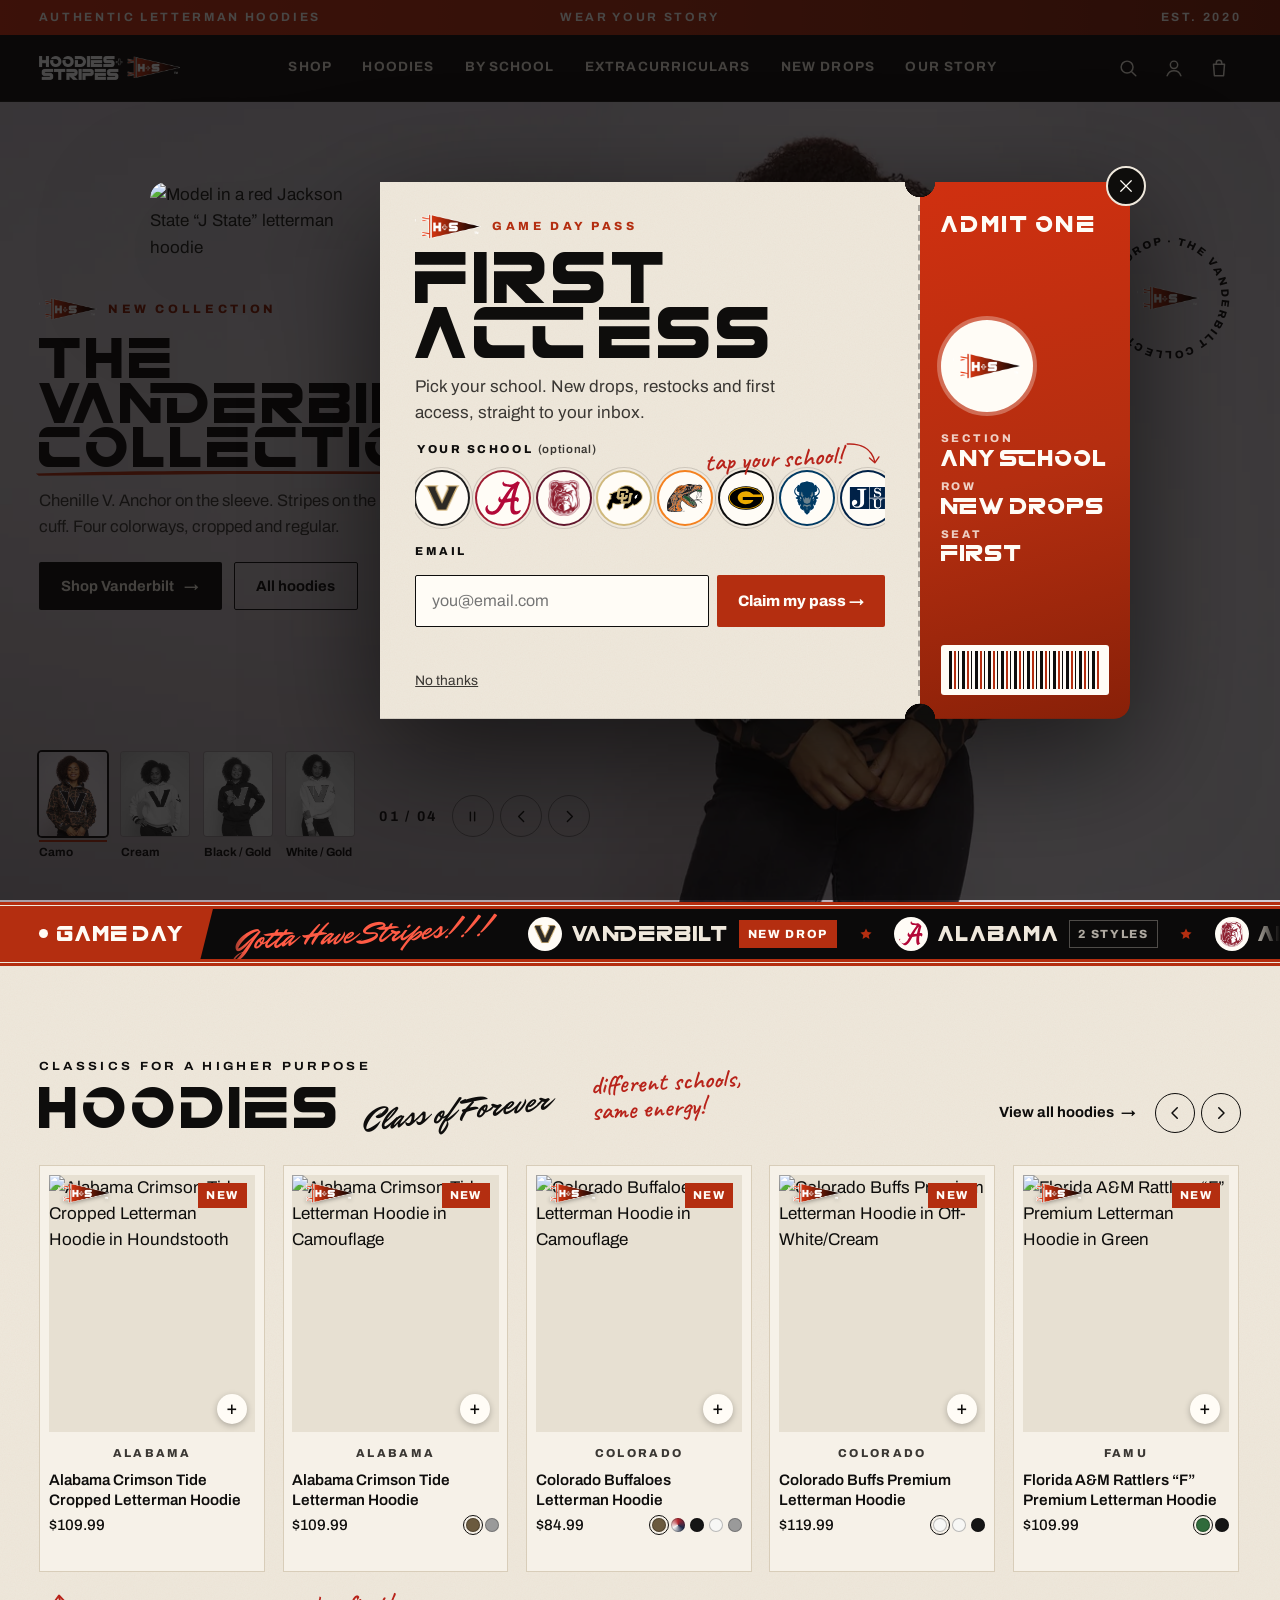
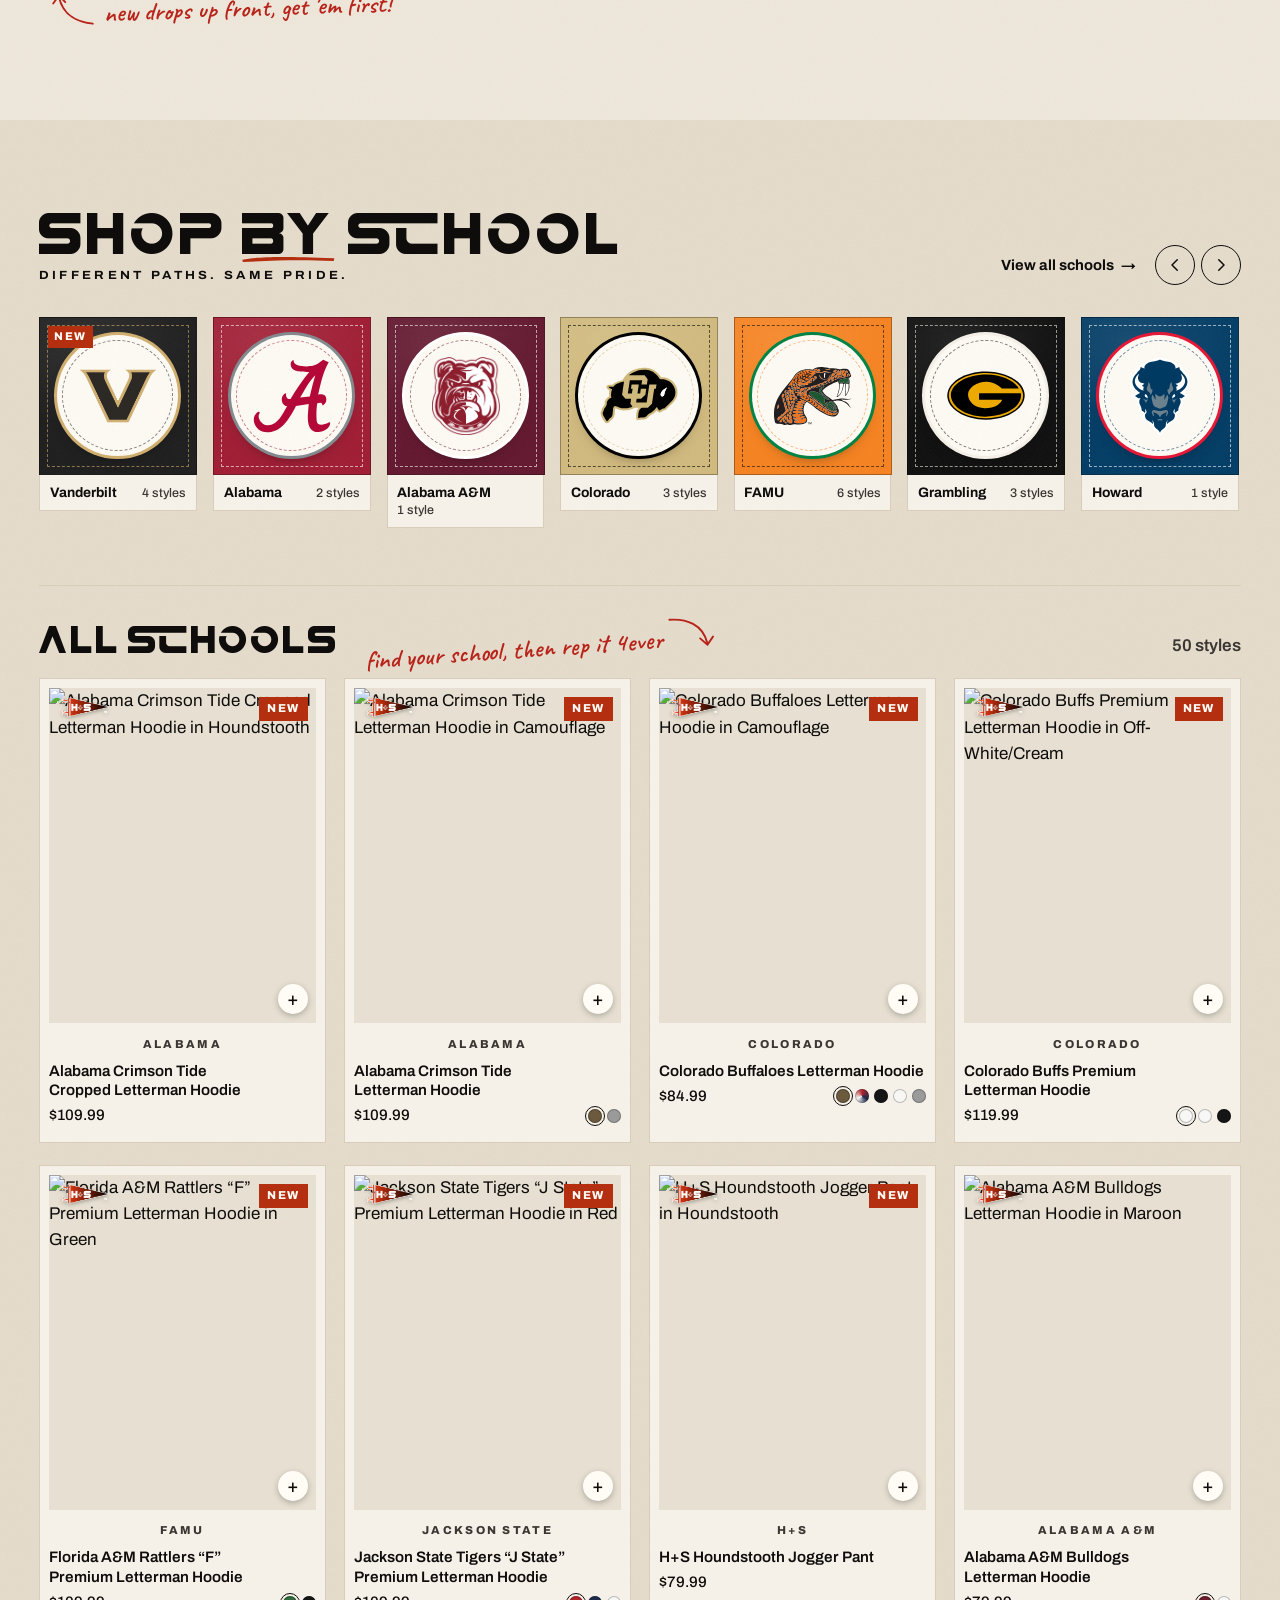
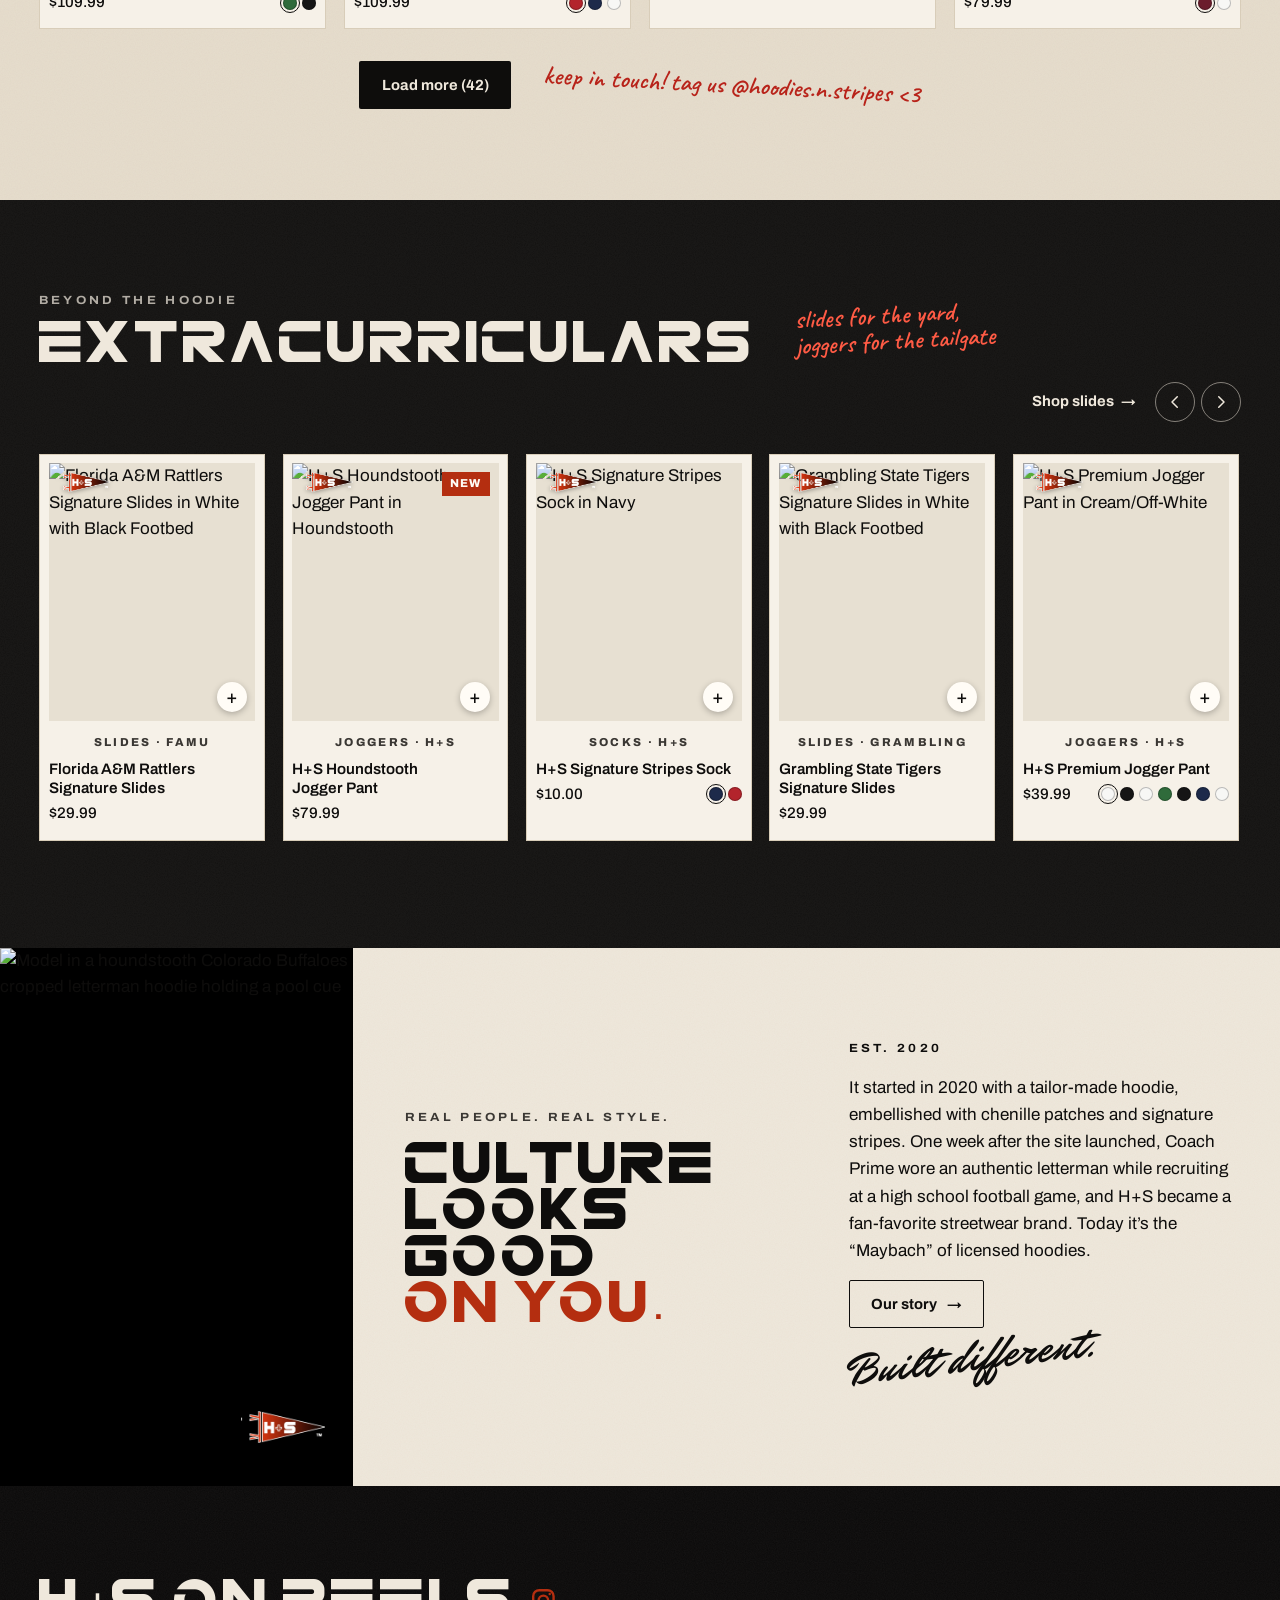
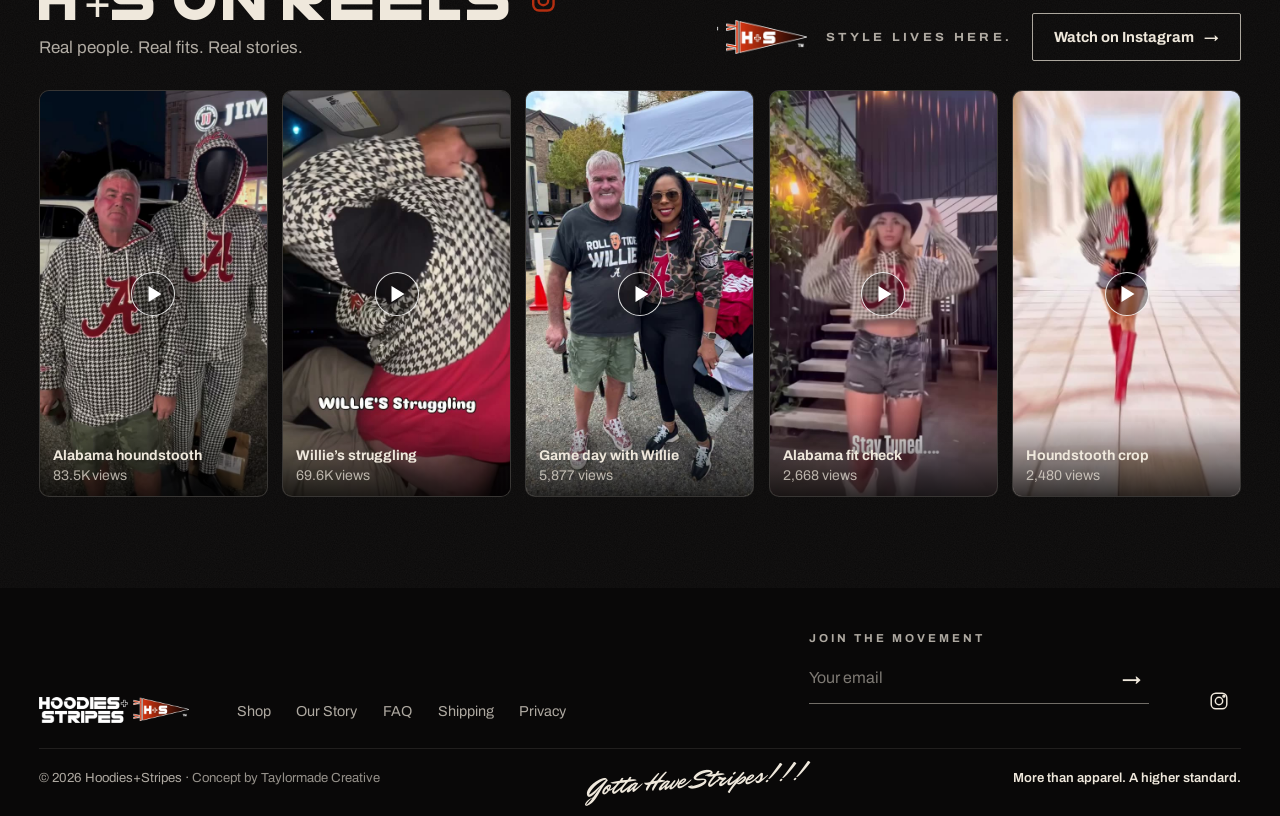
==== commit 27add899: "One big hero image per colorway Co-Authored-By: Claude Opus 5.5 <noreply@anthropic.com>" ====
--- a/index.html
+++ b/index.html
@@ -86,57 +86,71 @@
         <div class="vu-slides" data-slides>
           <!-- build:vu-slides -->
 <figure class="vu-slide" id="vu-camo" role="group" aria-roledescription="slide" aria-label="1 of 4: Camo" data-colorway="camo" data-active>
-  <span class="vu-slide__frame"><img class="vu-slide__main" src="img/shoot/vu-dsc06519-1080.webp" srcset="img/shoot/vu-dsc06519-480.webp 480w, img/shoot/vu-dsc06519-800.webp 800w, img/shoot/vu-dsc06519-1080.webp 1080w" sizes="(min-width: 1000px) 50vw, 100vw" alt="Model in the camo Vanderbilt V hoodie at night, anchor patch on the sleeve" width="1080" height="1620" fetchpriority="high" decoding="async"></span>
-  <span class="vu-slide__frame vu-slide__frame--second"><img class="vu-slide__detail" src="img/shoot/vu-dsc06498-1080.webp" srcset="img/shoot/vu-dsc06498-480.webp 480w, img/shoot/vu-dsc06498-800.webp 800w, img/shoot/vu-dsc06498-1080.webp 1080w" sizes="(min-width: 1000px) 50vw, 1px" alt="Model outside a stone building in the camo Vanderbilt V hoodie, phone in hand" width="1080" height="1620" loading="lazy" decoding="async"></span>
-  <figcaption class="vu-slide__cap" data-n="01">Camo · Regular fit</figcaption>
+  <picture>
+    <source media="(min-width: 1000px)" srcset="img/hero/vu-6201-wide-1440.webp 1440w, img/hero/vu-6201-wide-2880.webp 2880w" sizes="100vw">
+    <img class="vu-slide__img" src="img/shoot/vu-6201-1080.webp" srcset="img/shoot/vu-6201-480.webp 480w, img/shoot/vu-6201-800.webp 800w, img/shoot/vu-6201-1080.webp 1080w" sizes="100vw" alt="Smiling model in the camo Vanderbilt V hoodie" width="1080" height="1620" fetchpriority="high" decoding="async">
+  </picture>
+  <figcaption class="visually-hidden">Camo · Regular fit</figcaption>
 </figure>
 <figure class="vu-slide" id="vu-cream" role="group" aria-roledescription="slide" aria-label="2 of 4: Cream" data-colorway="cream">
-  <span class="vu-slide__frame"><img class="vu-slide__main" src="img/shoot/vu-6272-1080.webp" srcset="img/shoot/vu-6272-480.webp 480w, img/shoot/vu-6272-800.webp 800w, img/shoot/vu-6272-1080.webp 1080w" sizes="(min-width: 1000px) 50vw, 100vw" alt="Model in the cream Vanderbilt V hoodie, hands on hips" width="1080" height="1620" loading="lazy" decoding="async"></span>
-  <span class="vu-slide__frame vu-slide__frame--second"><img class="vu-slide__detail" src="img/shoot/vu-6275-1080.webp" srcset="img/shoot/vu-6275-480.webp 480w, img/shoot/vu-6275-800.webp 800w, img/shoot/vu-6275-1080.webp 1080w" sizes="(min-width: 1000px) 50vw, 1px" alt="Model pulling up the hood of the cream Vanderbilt hoodie" width="1080" height="1620" loading="lazy" decoding="async"></span>
-  <figcaption class="vu-slide__cap" data-n="02">Cream · Regular fit</figcaption>
+  <picture>
+    <source media="(min-width: 1000px)" srcset="img/hero/vu-6272-wide-1440.webp 1440w, img/hero/vu-6272-wide-2880.webp 2880w" sizes="100vw">
+    <img class="vu-slide__img" src="img/shoot/vu-6272-1080.webp" srcset="img/shoot/vu-6272-480.webp 480w, img/shoot/vu-6272-800.webp 800w, img/shoot/vu-6272-1080.webp 1080w" sizes="100vw" alt="Model in the cream Vanderbilt V hoodie, hands on hips" width="1080" height="1620" loading="lazy" decoding="async">
+  </picture>
+  <figcaption class="visually-hidden">Cream · Regular fit</figcaption>
 </figure>
 <figure class="vu-slide" id="vu-black" role="group" aria-roledescription="slide" aria-label="3 of 4: Black / Gold" data-colorway="black">
-  <span class="vu-slide__frame"><img class="vu-slide__main" src="img/shoot/vu-6374-1080.webp" srcset="img/shoot/vu-6374-480.webp 480w, img/shoot/vu-6374-800.webp 800w, img/shoot/vu-6374-1080.webp 1080w" sizes="(min-width: 1000px) 50vw, 100vw" alt="Smiling model in the black and gold Vanderbilt V hoodie" width="1080" height="1620" loading="lazy" decoding="async"></span>
-  <span class="vu-slide__frame vu-slide__frame--second"><img class="vu-slide__detail" src="img/shoot/vu-6352-1080.webp" srcset="img/shoot/vu-6352-480.webp 480w, img/shoot/vu-6352-800.webp 800w, img/shoot/vu-6352-1080.webp 1080w" sizes="(min-width: 1000px) 50vw, 1px" alt="Smiling model in the black and gold cropped Vanderbilt V hoodie" width="1080" height="1620" loading="lazy" decoding="async"></span>
-  <figcaption class="vu-slide__cap" data-n="03">Black / Gold · Regular + cropped</figcaption>
+  <picture>
+    <source media="(min-width: 1000px)" srcset="img/hero/vu-6374-wide-1440.webp 1440w, img/hero/vu-6374-wide-2880.webp 2880w" sizes="100vw">
+    <img class="vu-slide__img" src="img/shoot/vu-6374-1080.webp" srcset="img/shoot/vu-6374-480.webp 480w, img/shoot/vu-6374-800.webp 800w, img/shoot/vu-6374-1080.webp 1080w" sizes="100vw" alt="Smiling model in the black and gold Vanderbilt V hoodie" width="1080" height="1620" loading="lazy" decoding="async">
+  </picture>
+  <figcaption class="visually-hidden">Black / Gold · Regular + cropped</figcaption>
 </figure>
 <figure class="vu-slide" id="vu-white" role="group" aria-roledescription="slide" aria-label="4 of 4: White / Gold" data-colorway="white">
-  <span class="vu-slide__frame"><img class="vu-slide__main" src="img/shoot/vu-6407-1080.webp" srcset="img/shoot/vu-6407-480.webp 480w, img/shoot/vu-6407-800.webp 800w, img/shoot/vu-6407-1080.webp 1080w" sizes="(min-width: 1000px) 50vw, 100vw" alt="Model in the white Vanderbilt V hoodie, arms crossed" width="1080" height="1620" loading="lazy" decoding="async"></span>
-  <span class="vu-slide__frame vu-slide__frame--second"><img class="vu-slide__detail" src="img/shoot/vu-6417-1080.webp" srcset="img/shoot/vu-6417-480.webp 480w, img/shoot/vu-6417-800.webp 800w, img/shoot/vu-6417-1080.webp 1080w" sizes="(min-width: 1000px) 50vw, 1px" alt="Back of the white hoodie with Vanderbilt across the hood" width="1080" height="1620" loading="lazy" decoding="async"></span>
-  <figcaption class="vu-slide__cap" data-n="04">White / Gold · Regular + cropped</figcaption>
+  <picture>
+    <source media="(min-width: 1000px)" srcset="img/hero/vu-6407-wide-1440.webp 1440w, img/hero/vu-6407-wide-2880.webp 2880w" sizes="100vw">
+    <img class="vu-slide__img" src="img/shoot/vu-6407-1080.webp" srcset="img/shoot/vu-6407-480.webp 480w, img/shoot/vu-6407-800.webp 800w, img/shoot/vu-6407-1080.webp 1080w" sizes="100vw" alt="Model in the white Vanderbilt V hoodie, arms crossed" width="1080" height="1620" loading="lazy" decoding="async">
+  </picture>
+  <figcaption class="visually-hidden">White / Gold · Regular + cropped</figcaption>
 </figure>
 <!-- /build:vu-slides -->
         </div>
       </div>
       <div class="vu__shade" aria-hidden="true"></div>
+      <div class="vu__wipe" aria-hidden="true"><i></i><i></i><i></i></div>
+      <div class="vu__badge" aria-hidden="true">
+        <svg viewBox="0 0 120 120"><defs><path id="vu-ring" d="M60,60 m-47,0 a47,47 0 1,1 94,0 a47,47 0 1,1 -94,0"/></defs><text><textPath href="#vu-ring" textLength="294" lengthAdjust="spacing">New drop · The Vanderbilt collection · </textPath></text></svg>
+        <img src="img/brand/hs-pennant.webp" alt="" width="400" height="152">
+      </div>
       <div class="vu__copy">
-        <p class="eyebrow eyebrow--light" data-reveal>New collection</p>
+        <p class="vu__eyebrow" data-reveal><img class="wave" src="img/brand/hs-pennant.webp" alt="" width="400" height="152">New collection</p>
         <h1 id="vu-title" class="vu__title" data-reveal style="--d:.08s">The Vanderbilt <span class="vu__u">Collection<svg class="brush" viewBox="0 0 300 24" preserveAspectRatio="none" aria-hidden="true"><path d="M4 15 C 60 7, 120 6, 296 11 L 294 18 C 190 14, 110 16, 6 21 Z"/></svg></span></h1>
-        <div class="vu__ctas" data-reveal style="--d:.18s">
-          <a class="btn btn--light" href="#shop" data-pick="vanderbilt">Shop Vanderbilt <span class="btn__arrow" aria-hidden="true">→</span></a>
-          <a class="btn btn--outline-light" href="#hoodies">All hoodies</a>
-        </div>
-      </div>
-      <div class="vu__nav" data-reveal style="--d:.26s">
+        <p class="vu__lede" data-reveal style="--d:.14s">Chenille V. Anchor on the sleeve. Stripes on the cuff. Four colorways, cropped and regular.</p>
+        <div class="vu__ctas" data-reveal style="--d:.2s">
+          <a class="btn btn--dark" href="#shop" data-pick="vanderbilt">Shop Vanderbilt <span class="btn__arrow" aria-hidden="true">→</span></a>
+          <a class="btn btn--outline-dark" href="#hoodies">All hoodies</a>
+        </div>
+      </div>
+      <div class="vu__nav" data-reveal style="--d:.28s">
         <div class="vu-tabs" role="tablist" aria-label="Colorways">
           <!-- build:vu-tabs -->
-<button class="vu-tab" type="button" role="tab" id="vu-tab-camo" aria-controls="vu-camo" aria-selected="true" data-slide-to="0" style="--dot:#6b5a3e"><span class="vu-tab__dot" aria-hidden="true"></span>Camo<span class="vu-tab__bar" aria-hidden="true"></span></button>
-<button class="vu-tab" type="button" role="tab" id="vu-tab-cream" aria-controls="vu-cream" aria-selected="false" data-slide-to="1" style="--dot:#efe8d2"><span class="vu-tab__dot" aria-hidden="true"></span>Cream<span class="vu-tab__bar" aria-hidden="true"></span></button>
-<button class="vu-tab" type="button" role="tab" id="vu-tab-black" aria-controls="vu-black" aria-selected="false" data-slide-to="2" style="--dot:#141414"><span class="vu-tab__dot" aria-hidden="true"></span>Black / Gold<span class="vu-tab__bar" aria-hidden="true"></span></button>
-<button class="vu-tab" type="button" role="tab" id="vu-tab-white" aria-controls="vu-white" aria-selected="false" data-slide-to="3" style="--dot:#f7f7f5"><span class="vu-tab__dot" aria-hidden="true"></span>White / Gold<span class="vu-tab__bar" aria-hidden="true"></span></button>
+<button class="vu-thumb" type="button" role="tab" id="vu-tab-camo" aria-controls="vu-camo" aria-selected="true" data-slide-to="0"><img src="img/shoot/vu-6201-480.webp" alt="" width="480" height="720" loading="lazy" decoding="async"><span class="vu-thumb__label">Camo</span><span class="vu-tab__bar" aria-hidden="true"></span></button>
+<button class="vu-thumb" type="button" role="tab" id="vu-tab-cream" aria-controls="vu-cream" aria-selected="false" data-slide-to="1"><img src="img/shoot/vu-6272-480.webp" alt="" width="480" height="720" loading="lazy" decoding="async"><span class="vu-thumb__label">Cream</span><span class="vu-tab__bar" aria-hidden="true"></span></button>
+<button class="vu-thumb" type="button" role="tab" id="vu-tab-black" aria-controls="vu-black" aria-selected="false" data-slide-to="2"><img src="img/shoot/vu-6374-480.webp" alt="" width="480" height="720" loading="lazy" decoding="async"><span class="vu-thumb__label">Black / Gold</span><span class="vu-tab__bar" aria-hidden="true"></span></button>
+<button class="vu-thumb" type="button" role="tab" id="vu-tab-white" aria-controls="vu-white" aria-selected="false" data-slide-to="3"><img src="img/shoot/vu-6407-480.webp" alt="" width="480" height="720" loading="lazy" decoding="async"><span class="vu-thumb__label">White / Gold</span><span class="vu-tab__bar" aria-hidden="true"></span></button>
 <!-- /build:vu-tabs -->
         </div>
-      </div>
-      <div class="vu__controls">
-        <span class="vu__count" data-slide-count>01 / 04</span>
-        <span class="vu__btns">
-          <button class="vu__btn" type="button" data-slide-pause aria-pressed="false" aria-label="Pause slideshow">
-            <svg class="vu__pause" viewBox="0 0 24 24" aria-hidden="true"><path d="M9 6v12M15 6v12"/></svg>
-            <svg class="vu__play" viewBox="0 0 24 24" aria-hidden="true"><path d="M8 5.5v13l10-6.5z"/></svg>
-          </button>
-          <button class="vu__btn" type="button" data-slide-prev aria-label="Previous colorway"><svg viewBox="0 0 24 24" aria-hidden="true"><path d="M15 5l-7 7 7 7"/></svg></button>
-          <button class="vu__btn" type="button" data-slide-next aria-label="Next colorway"><svg viewBox="0 0 24 24" aria-hidden="true"><path d="M9 5l7 7-7 7"/></svg></button>
-        </span>
+        <div class="vu__controls">
+          <span class="vu__count" data-slide-count>01 / 04</span>
+          <span class="vu__btns">
+            <button class="vu__btn" type="button" data-slide-pause aria-pressed="false" aria-label="Pause slideshow">
+              <svg class="vu__pause" viewBox="0 0 24 24" aria-hidden="true"><path d="M9 6v12M15 6v12"/></svg>
+              <svg class="vu__play" viewBox="0 0 24 24" aria-hidden="true"><path d="M8 5.5v13l10-6.5z"/></svg>
+            </button>
+            <button class="vu__btn" type="button" data-slide-prev aria-label="Previous colorway"><svg viewBox="0 0 24 24" aria-hidden="true"><path d="M15 5l-7 7 7 7"/></svg></button>
+            <button class="vu__btn" type="button" data-slide-next aria-label="Next colorway"><svg viewBox="0 0 24 24" aria-hidden="true"><path d="M9 5l7 7-7 7"/></svg></button>
+          </span>
+        </div>
       </div>
     </section>
 
--- a/css/home.css
+++ b/css/home.css
@@ -2,64 +2,93 @@
    Hoodies+Stripes homepage sections. Shared pieces live in store.css.
    ========================================================================== */
 
-/* ---------- Vanderbilt hero: a full-height photo each side, the type between them ----------
-   Portrait photos stay whole (scaled to the hero's height), so no type ever lands on the chenille V. */
-.vu { position: relative; isolation: isolate; height: clamp(600px, calc(100svh - 100px), 980px); overflow: hidden; background-color: var(--night); background-image: var(--grain-dark), radial-gradient(60% 55% at 50% 45%, rgba(180, 46, 16, .16), transparent 70%); color: var(--on-dark); }
+/* ---------- Vanderbilt hero: one big studio image per colorway ----------
+   Desktop: the studio backdrop is extended to widescreen (tools/hero/extend.py) so the model sits right of
+   centre and the type has clean backdrop to the left; it never sits on her. Phones: the original portrait.
+   Slide changes ride a red / cream / red broadcast wipe; a ring badge turns slowly in the open backdrop. */
+.vu { position: relative; isolation: isolate; height: clamp(600px, calc(100svh - 100px), 980px); overflow: hidden; background: #d9d4db; color: var(--ink); }
 .vu__slider, .vu-slides { position: absolute; inset: 0; }
 .vu__slider { touch-action: pan-y; }
-.vu-slide { position: absolute; inset: 0; display: grid; grid-template-columns: 30% 40% 30%; margin: 0; opacity: 0; visibility: hidden; transition: opacity 1.1s var(--ease-out), visibility 0s linear 1.1s; }
-.vu-slide[data-active] { opacity: 1; visibility: visible; transition: opacity 1.1s var(--ease-out), visibility 0s; }
-.vu-slide__frame { position: relative; display: block; min-height: 0; overflow: hidden; }
-.vu-slide__frame--second { grid-column: 3; }
-.vu-slide__frame img { width: 100%; height: 100%; object-fit: cover; object-position: 50% 0%; }
-html.motion .vu-slide img { transition: transform 7s linear; transform-origin: 50% 30%; }
-html.motion .vu-slide[data-active] img { transform: scale(1.05); } /* slow push-in on the colorway you're looking at */
-/* varsity cuff stripes on the inner edge of each photo */
-.vu-slide__frame::after { content: ""; position: absolute; top: 0; bottom: 0; right: 0; width: 22px; background: linear-gradient(90deg, var(--hs-red) 0 6px, var(--night) 6px 9px, var(--cream) 9px 13px, var(--night) 13px 16px, var(--hs-red) 16px 22px); }
-.vu-slide__frame--second::after { right: auto; left: 0; }
-.vu-slide__cap { grid-column: 2; grid-row: 1; align-self: start; justify-self: center; margin-top: clamp(1.4rem, 4vh, 2.6rem); font-size: .74rem; font-weight: 800; letter-spacing: .26em; text-transform: uppercase; color: var(--on-dark-2); }
-.vu-slide__cap::before { content: attr(data-n) " / "; color: var(--gel); }
+.vu-slide { position: absolute; inset: 0; margin: 0; opacity: 0; visibility: hidden; }
+.vu-slide[data-active] { opacity: 1; visibility: visible; }
+/* the incoming colorway is uncovered along a diagonal that rides just behind the varsity bars */
+.vu-slide.is-leaving { z-index: 1; }
+.vu-slide.is-entering { z-index: 2; animation: vu-reveal .95s cubic-bezier(.65, 0, .35, 1) .1s both; }
+@keyframes vu-reveal { from { clip-path: polygon(0 0, 0 0, -30% 100%, -30% 100%); } to { clip-path: polygon(0 0, 130% 0, 100% 100%, -30% 100%); } }
+.vu-slide picture, .vu-slide img { display: block; width: 100%; height: 100%; }
+.vu-slide img { object-fit: cover; object-position: 66% 0%; }
+html.motion .vu-slide img { transition: transform 8s linear; transform-origin: 66% 28%; }
+html.motion .vu-slide[data-active] img { transform: scale(1.045); } /* slow push-in on the colorway you're looking at */
 .vu__shade { display: none; }
-.vu__copy { position: absolute; z-index: 2; left: 30%; width: 40%; top: 0; bottom: 0; display: grid; align-content: center; justify-items: center; gap: 1.1rem; padding: 0 clamp(1.4rem, 3vw, 3rem) 6.5rem; text-align: center; }
-.vu__title { font-family: var(--brand); font-weight: 400; font-synthesis: none; font-size: calc((100vw - 2 * var(--gutter)) / 10.2); line-height: 1.02; text-transform: uppercase; }
-@media (min-width: 1000px) { .vu__title { font-size: min(4.4rem, calc(40vw / 11.4)); } } /* "VANDERBILT" (9.6em) fits the middle column */
+
+.vu__copy { position: absolute; z-index: 3; left: var(--gutter); top: 44%; width: min(38vw, 620px); display: grid; justify-items: start; gap: 1.05rem; transform: translateY(-50%); }
+.vu__eyebrow { display: flex; align-items: center; gap: .7rem; font-size: .76rem; font-weight: 800; letter-spacing: .3em; text-transform: uppercase; color: #8a2008; } /* deep pennant red: 6.5:1 on the studio backdrop */
+.vu__eyebrow img { width: 58px; height: auto; }
+.vu__title { font-family: var(--brand); font-weight: 400; font-synthesis: none; font-size: clamp(2.4rem, 3.5vw, 4.2rem); line-height: 1; text-transform: uppercase; color: var(--ink); }
 .vu__u { position: relative; display: inline-block; }
-.vu__ctas { display: flex; flex-wrap: wrap; justify-content: center; gap: .75rem; margin-top: .4rem; }
-.vu__nav { position: absolute; z-index: 2; left: 30%; width: 40%; bottom: calc(clamp(1.4rem, 4vh, 2.4rem) + 3.6rem); display: flex; justify-content: center; padding: 0 1.4rem; }
-.vu__controls { position: absolute; z-index: 2; left: 30%; width: 40%; bottom: clamp(1.4rem, 4vh, 2.4rem); display: flex; align-items: center; justify-content: center; gap: 1rem; }
-.vu-tabs { display: flex; flex-wrap: wrap; justify-content: center; gap: .5rem; }
-.vu-tab { position: relative; display: inline-flex; align-items: center; gap: .55rem; min-height: 42px; padding: 0 1rem 0 .55rem; overflow: hidden; border: 1px solid rgba(239, 232, 220, .3); border-radius: 999px; background: transparent; color: var(--on-dark); font-weight: 700; font-size: .86rem; cursor: pointer; transition: background-color .2s, color .2s, border-color .2s; }
-.vu-tab:hover { border-color: var(--on-dark); }
-.vu-tab__dot { width: 18px; height: 18px; border-radius: 50%; background: var(--dot); box-shadow: inset 0 0 0 1px rgba(255, 255, 255, .35), 0 0 0 1px rgba(0, 0, 0, .4); }
-.vu-tab[aria-selected="true"] { background: var(--on-dark); border-color: var(--on-dark); color: var(--ink); }
-.vu-tab__bar { position: absolute; left: 0; right: 0; bottom: 0; height: 3px; background: var(--hs-red); transform: scaleX(0); transform-origin: left; }
-.vu.is-playing .vu-tab[aria-selected="true"] .vu-tab__bar { animation: vu-progress var(--vu-interval, 6s) linear forwards; }
+.vu__lede { max-width: 34ch; color: var(--ink-2); font-size: 1.04rem; line-height: 1.55; }
+.vu__ctas { display: flex; flex-wrap: wrap; gap: .75rem; margin-top: .35rem; }
+
+.vu__nav { position: absolute; z-index: 3; left: var(--gutter); bottom: clamp(1.4rem, 4.5vh, 2.6rem); display: flex; align-items: flex-end; gap: 1.6rem; }
+.vu-tabs { display: flex; gap: .9rem; }
+.vu-thumb { position: relative; display: grid; justify-items: start; gap: .45rem; padding: 0; border: 0; background: none; color: var(--ink); font: inherit; text-align: left; cursor: pointer; }
+.vu-thumb img { width: 68px; height: 84px; object-fit: cover; object-position: 50% 12%; border-radius: 3px; filter: grayscale(1) contrast(.92); box-shadow: 0 0 0 1px rgba(14, 13, 12, .16); transition: filter .3s, transform .3s var(--ease-out), box-shadow .25s; }
+.vu-thumb__label { font-size: .74rem; font-weight: 700; white-space: nowrap; }
+@media (hover: hover) { .vu-thumb:hover img { filter: none; transform: translateY(-3px); } }
+.vu-thumb[aria-selected="true"] img { filter: none; box-shadow: 0 0 0 2px var(--ink); } /* active colorway in color, the rest in grey */
+.vu-tab__bar { position: absolute; left: 0; width: 68px; top: 88px; height: 2px; background: var(--hs-red); transform: scaleX(0); transform-origin: left; }
+.vu.is-playing .vu-thumb[aria-selected="true"] .vu-tab__bar { animation: vu-progress var(--vu-interval, 6s) linear forwards; }
 @keyframes vu-progress { to { transform: scaleX(1); } }
-.vu__count { font-size: .9rem; font-weight: 700; letter-spacing: .16em; font-variant-numeric: tabular-nums; color: var(--on-dark-2); }
-.vu__btns { display: flex; gap: .45rem; }
-.vu__btn { display: grid; place-items: center; width: 44px; height: 44px; padding: 0; border: 1px solid rgba(239, 232, 220, .35); border-radius: 50%; background: transparent; color: var(--on-dark); cursor: pointer; transition: background-color .2s, color .2s; }
-.vu__btn:hover { background: var(--on-dark); color: var(--ink); }
-.vu__btn svg { width: 18px; height: 18px; fill: none; stroke: currentColor; stroke-width: 2; stroke-linecap: round; stroke-linejoin: round; }
+.vu__controls { display: flex; align-items: center; gap: .9rem; padding-bottom: 1.5rem; }
+.vu__count { font-size: .88rem; font-weight: 700; letter-spacing: .16em; font-variant-numeric: tabular-nums; color: var(--ink); }
+.vu__btns { display: flex; gap: .4rem; }
+.vu__btn { display: grid; place-items: center; width: 42px; height: 42px; padding: 0; border: 1px solid rgba(14, 13, 12, .4); border-radius: 50%; background: transparent; color: var(--ink); cursor: pointer; transition: background-color .2s, color .2s; }
+.vu__btn:hover { background: var(--ink); color: var(--on-dark); }
+.vu__btn svg { width: 17px; height: 17px; fill: none; stroke: currentColor; stroke-width: 2; stroke-linecap: round; stroke-linejoin: round; }
 .vu__btn .vu__play { display: none; fill: currentColor; stroke: none; }
 .vu__btn[aria-pressed="true"] .vu__play { display: block; }
 .vu__btn[aria-pressed="true"] .vu__pause { display: none; }
 html:not(.js) .vu__btns { display: none; }
+
+/* ring badge: turns slowly in the open backdrop to the right of the model */
+.vu__badge { position: absolute; z-index: 2; right: clamp(1.5rem, 3.4vw, 4rem); top: 16%; display: grid; place-items: center; width: 136px; height: 136px; }
+.vu__badge svg { position: absolute; inset: 0; width: 100%; height: 100%; overflow: visible; }
+.vu__badge text { font-family: var(--font); font-size: 9.6px; font-weight: 800; letter-spacing: .26em; text-transform: uppercase; fill: var(--ink); }
+.vu__badge img { position: relative; width: 62px; height: auto; }
+@media (prefers-reduced-motion: no-preference) { .vu__badge svg { animation: badge-spin 24s linear infinite; } }
+@keyframes badge-spin { to { transform: rotate(360deg); } }
+@media (max-width: 1199px) { .vu__badge { display: none; } }
+
+/* broadcast wipe: three varsity bars sweep across on every colorway change */
+.vu__wipe { position: absolute; inset: 0; z-index: 4; overflow: hidden; pointer-events: none; }
+.vu__wipe i { position: absolute; top: -12%; bottom: -12%; left: 0; width: 26vw; background: var(--hs-red); transform: translateX(-60vw) skewX(-14deg); }
+.vu__wipe i:nth-child(2) { width: 5vw; background: var(--cream); }
+.vu__wipe i:nth-child(3) { width: 16vw; background: #882008; }
+.vu.is-wiping .vu__wipe i { animation: vu-wipe .95s cubic-bezier(.65, 0, .35, 1) both; }
+.vu.is-wiping .vu__wipe i:nth-child(2) { animation-delay: .07s; }
+.vu.is-wiping .vu__wipe i:nth-child(3) { animation-delay: .14s; }
+@keyframes vu-wipe { from { transform: translateX(-60vw) skewX(-14deg); } to { transform: translateX(140vw) skewX(-14deg); } }
+
 @media (max-width: 999px) {
-  /* phone/tablet: one full-height photo; type in the open space below the chest lettering */
-  .vu { height: clamp(560px, calc(100svh - 92px), 880px); }
-  .vu-slide { grid-template-columns: 1fr; }
-  .vu-slide__frame--second, .vu-slide__cap, .vu-slide__frame::after { display: none; }
-  .vu__shade { display: block; position: absolute; z-index: 1; inset: auto 0 0 0; height: 46%; pointer-events: none; background: linear-gradient(0deg, rgba(10, 9, 9, .94) 0%, rgba(10, 9, 9, .7) 45%, rgba(10, 9, 9, 0) 100%); }
-  .vu__copy { top: auto; left: var(--gutter); right: var(--gutter); width: auto; bottom: 4.6rem; align-content: end; justify-items: start; gap: .7rem; padding: 0; text-align: left; }
-  .vu__title { font-size: calc((100vw - 2 * var(--gutter)) / 12.5); }
-  .vu__copy > .eyebrow { display: none; } /* the headline already says it; keeps the type clear of the V */
-  .vu__ctas { justify-content: flex-start; margin-top: .2rem; }
-  .vu__nav { left: var(--gutter); right: calc(var(--gutter) + 9.6rem); width: auto; bottom: 1rem; justify-content: flex-start; padding: 0; }
-  .vu-tabs { flex-wrap: nowrap; justify-content: flex-start; overflow-x: auto; scrollbar-width: none; }
-  .vu-tabs::-webkit-scrollbar { display: none; }
-  .vu-tab { flex: none; }
-  .vu__controls { left: auto; right: var(--gutter); width: auto; bottom: 1rem; }
+  /* phones: the original portrait, dark and full height; type sits below the chest lettering */
+  .vu { height: clamp(560px, calc(100svh - 92px), 880px); background: var(--night); color: var(--on-dark); }
+  .vu-slide img { object-position: 50% 0%; }
+  .vu__shade { display: block; position: absolute; z-index: 2; inset: auto 0 0 0; height: 50%; pointer-events: none; background: linear-gradient(0deg, rgba(10, 9, 9, .94) 0%, rgba(10, 9, 9, .66) 46%, rgba(10, 9, 9, 0) 100%); }
+  .vu__copy { top: auto; right: var(--gutter); bottom: 5.3rem; width: auto; gap: .7rem; transform: none; }
+  .vu__eyebrow, .vu__lede { display: none; }
+  .vu__title { font-size: calc((100vw - 2 * var(--gutter)) / 12.5); color: var(--on-dark); }
+  .vu__ctas { margin-top: .1rem; }
+  .vu__ctas .btn--dark { background: var(--on-dark); color: var(--ink); }
+  .vu__ctas .btn--outline-dark { border-color: rgba(239, 232, 220, .75); color: var(--on-dark); }
+  .vu__nav { right: var(--gutter); bottom: .9rem; justify-content: space-between; align-items: center; gap: .8rem; }
+  .vu-tabs { gap: .5rem; }
+  .vu-thumb img { width: 40px; height: 50px; box-shadow: 0 0 0 1px rgba(239, 232, 220, .35); }
+  .vu-thumb[aria-selected="true"] img { box-shadow: 0 0 0 2px var(--on-dark); }
+  .vu-thumb__label { position: absolute !important; width: 1px; height: 1px; overflow: hidden; clip: rect(0 0 0 0); white-space: nowrap; }
+  .vu-tab__bar { width: 40px; top: auto; bottom: -5px; }
+  .vu__controls { padding: 0; }
   .vu__count { display: none; }
+  .vu__btn { width: 40px; height: 40px; border-color: rgba(239, 232, 220, .45); color: var(--on-dark); }
 }
 
 /* ---------- yearbook notes: ballpoint on cream, gel pen on dark ---------- */
